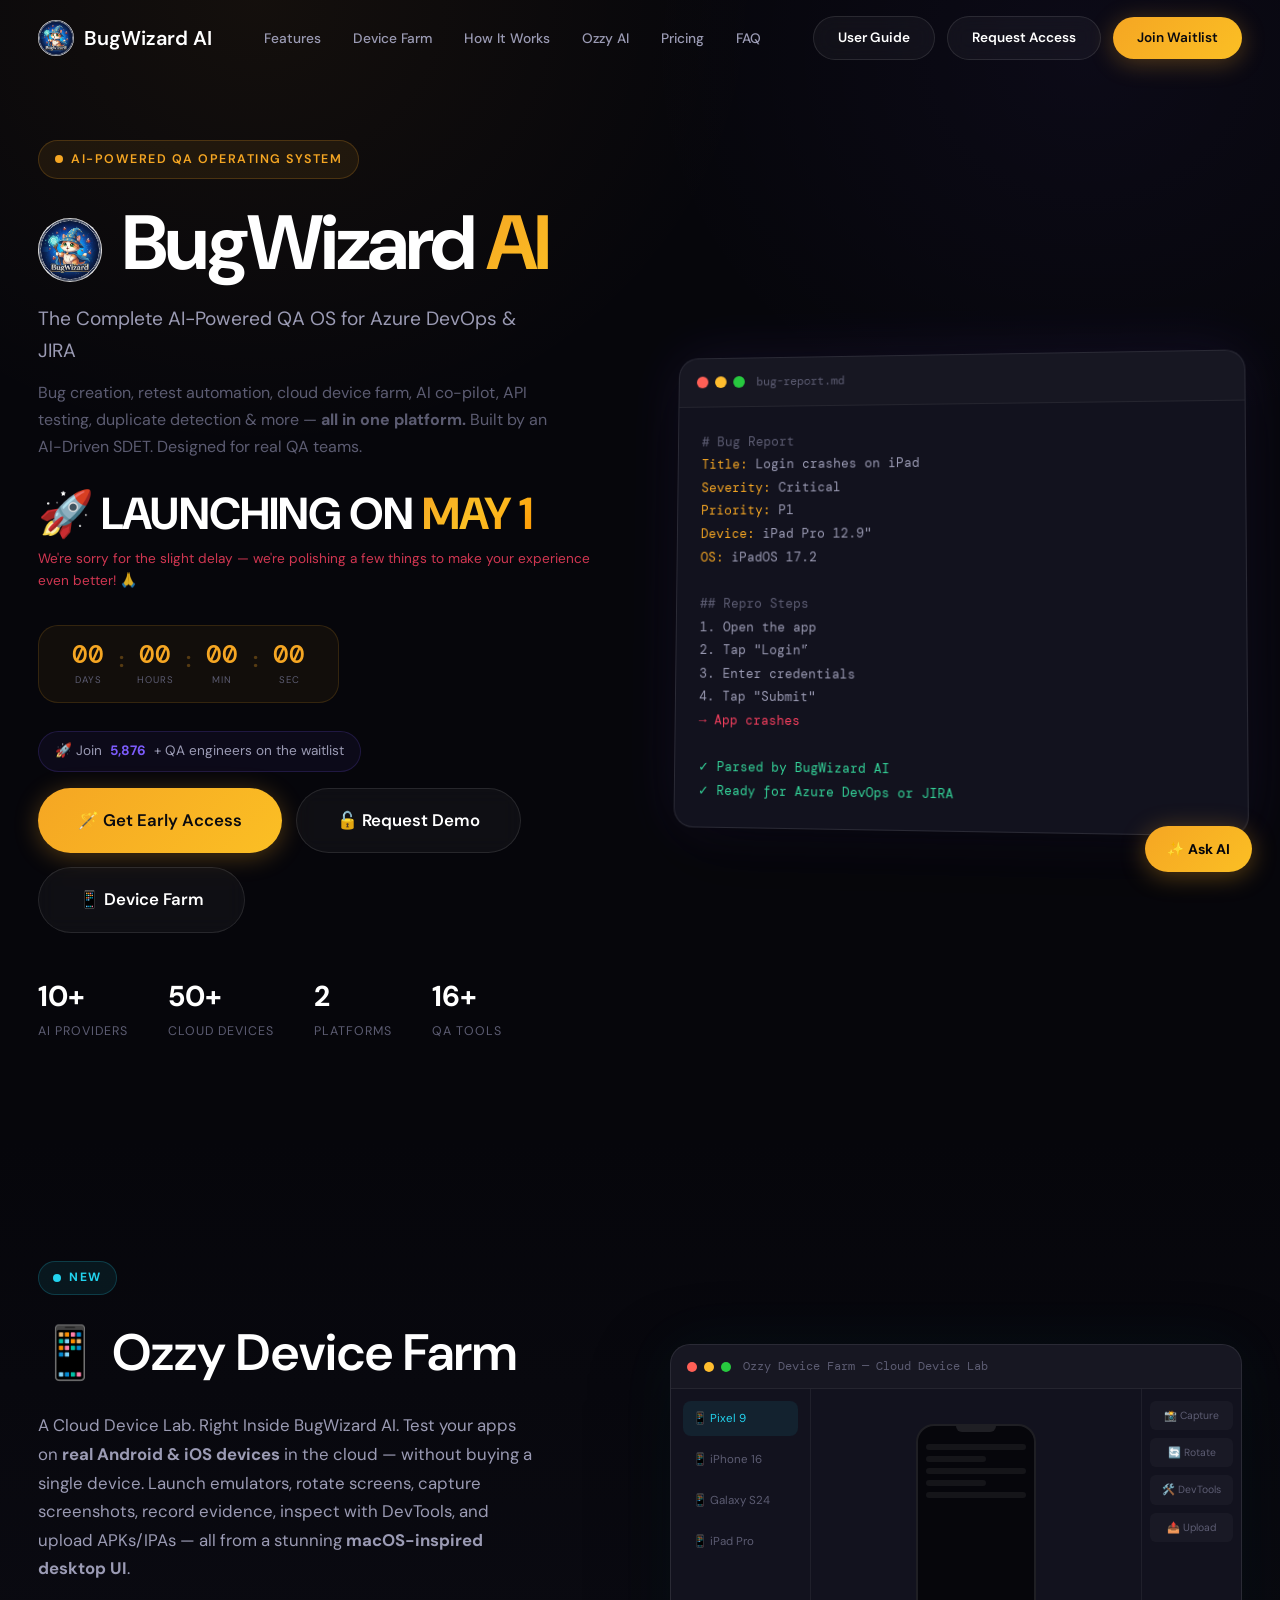
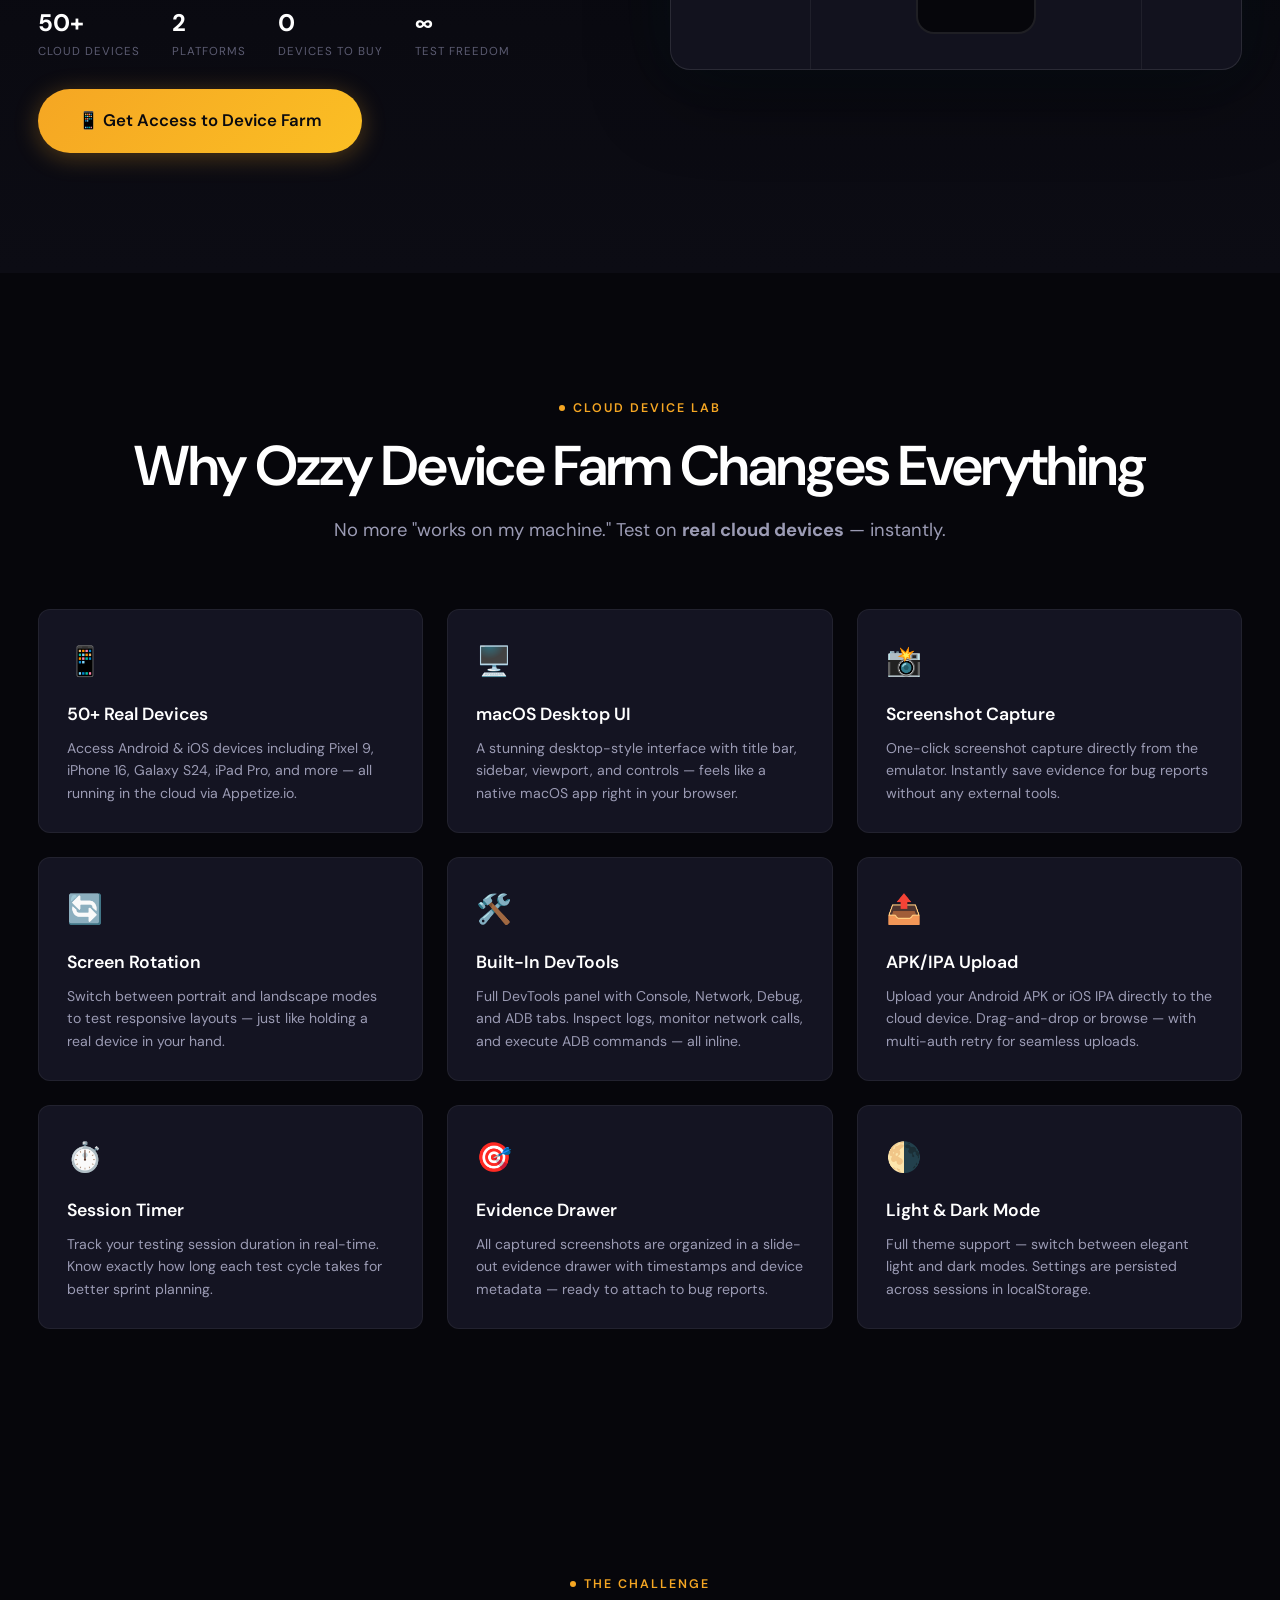
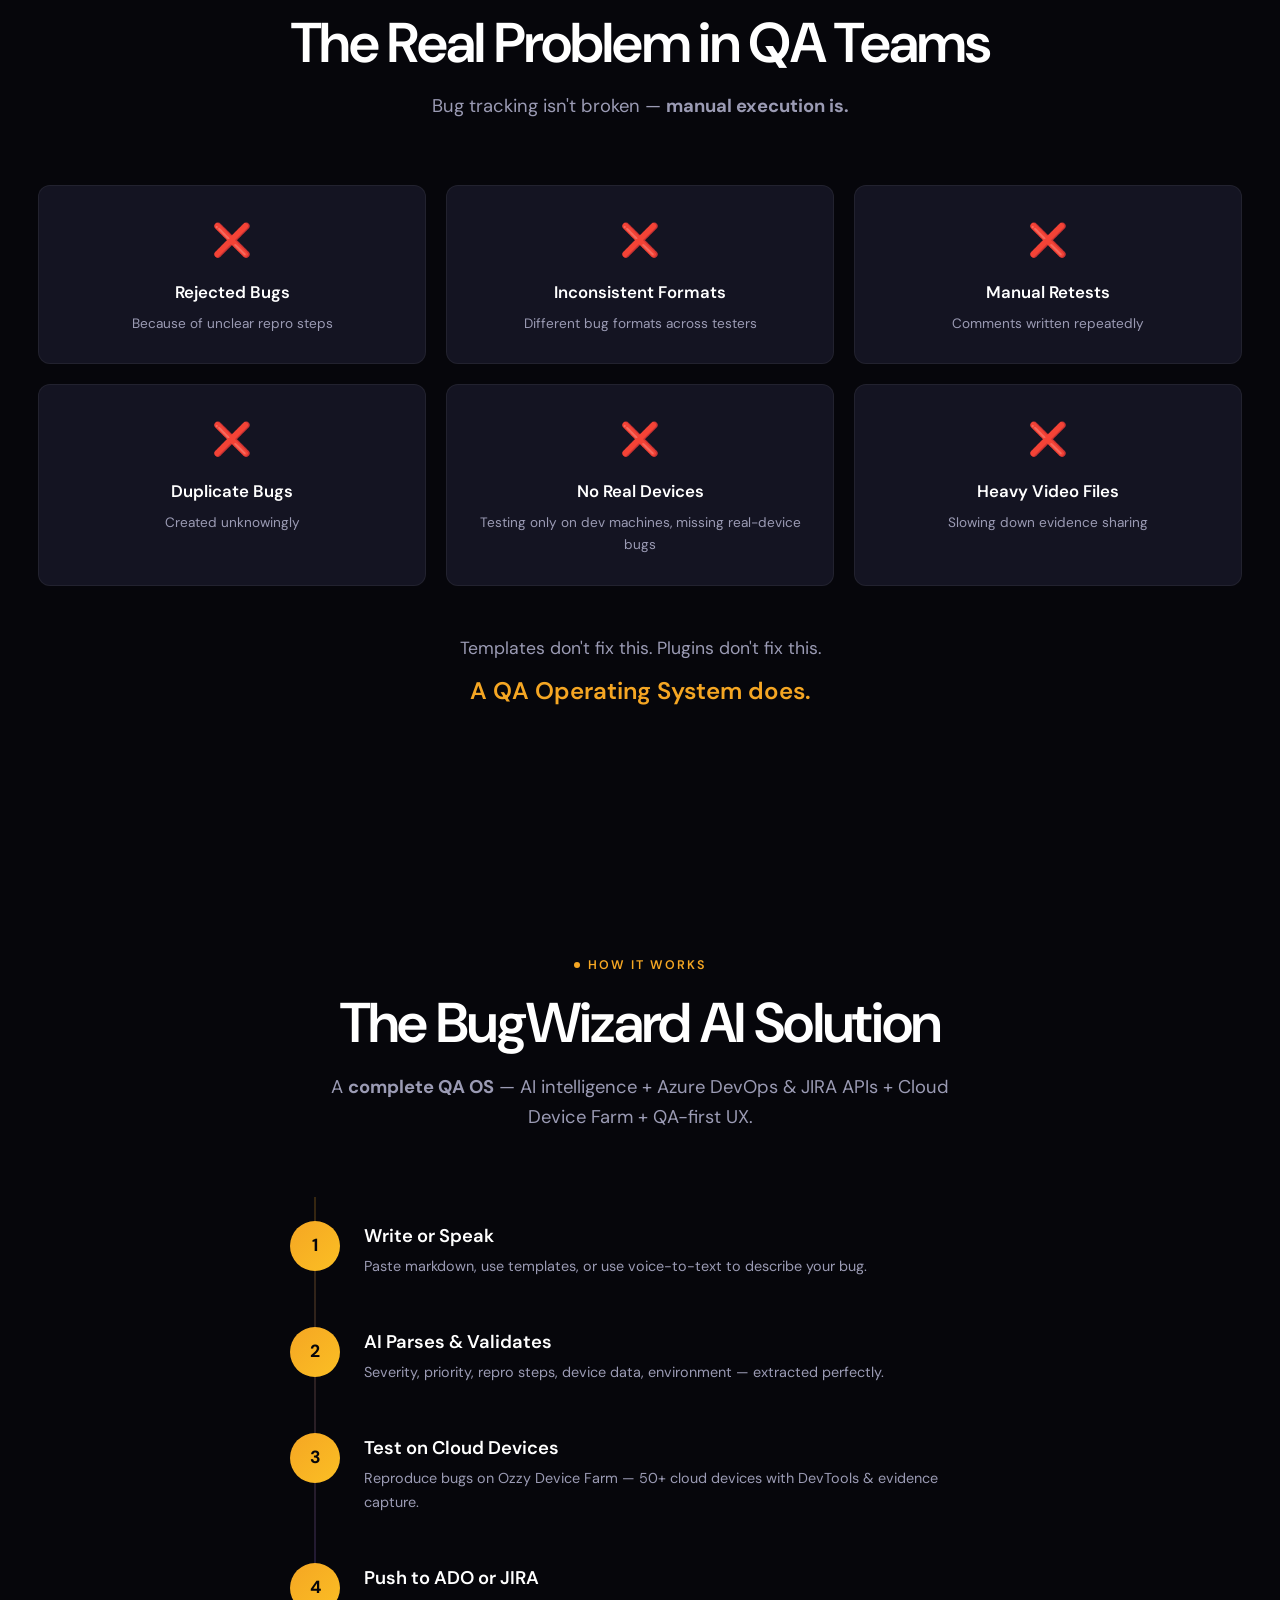
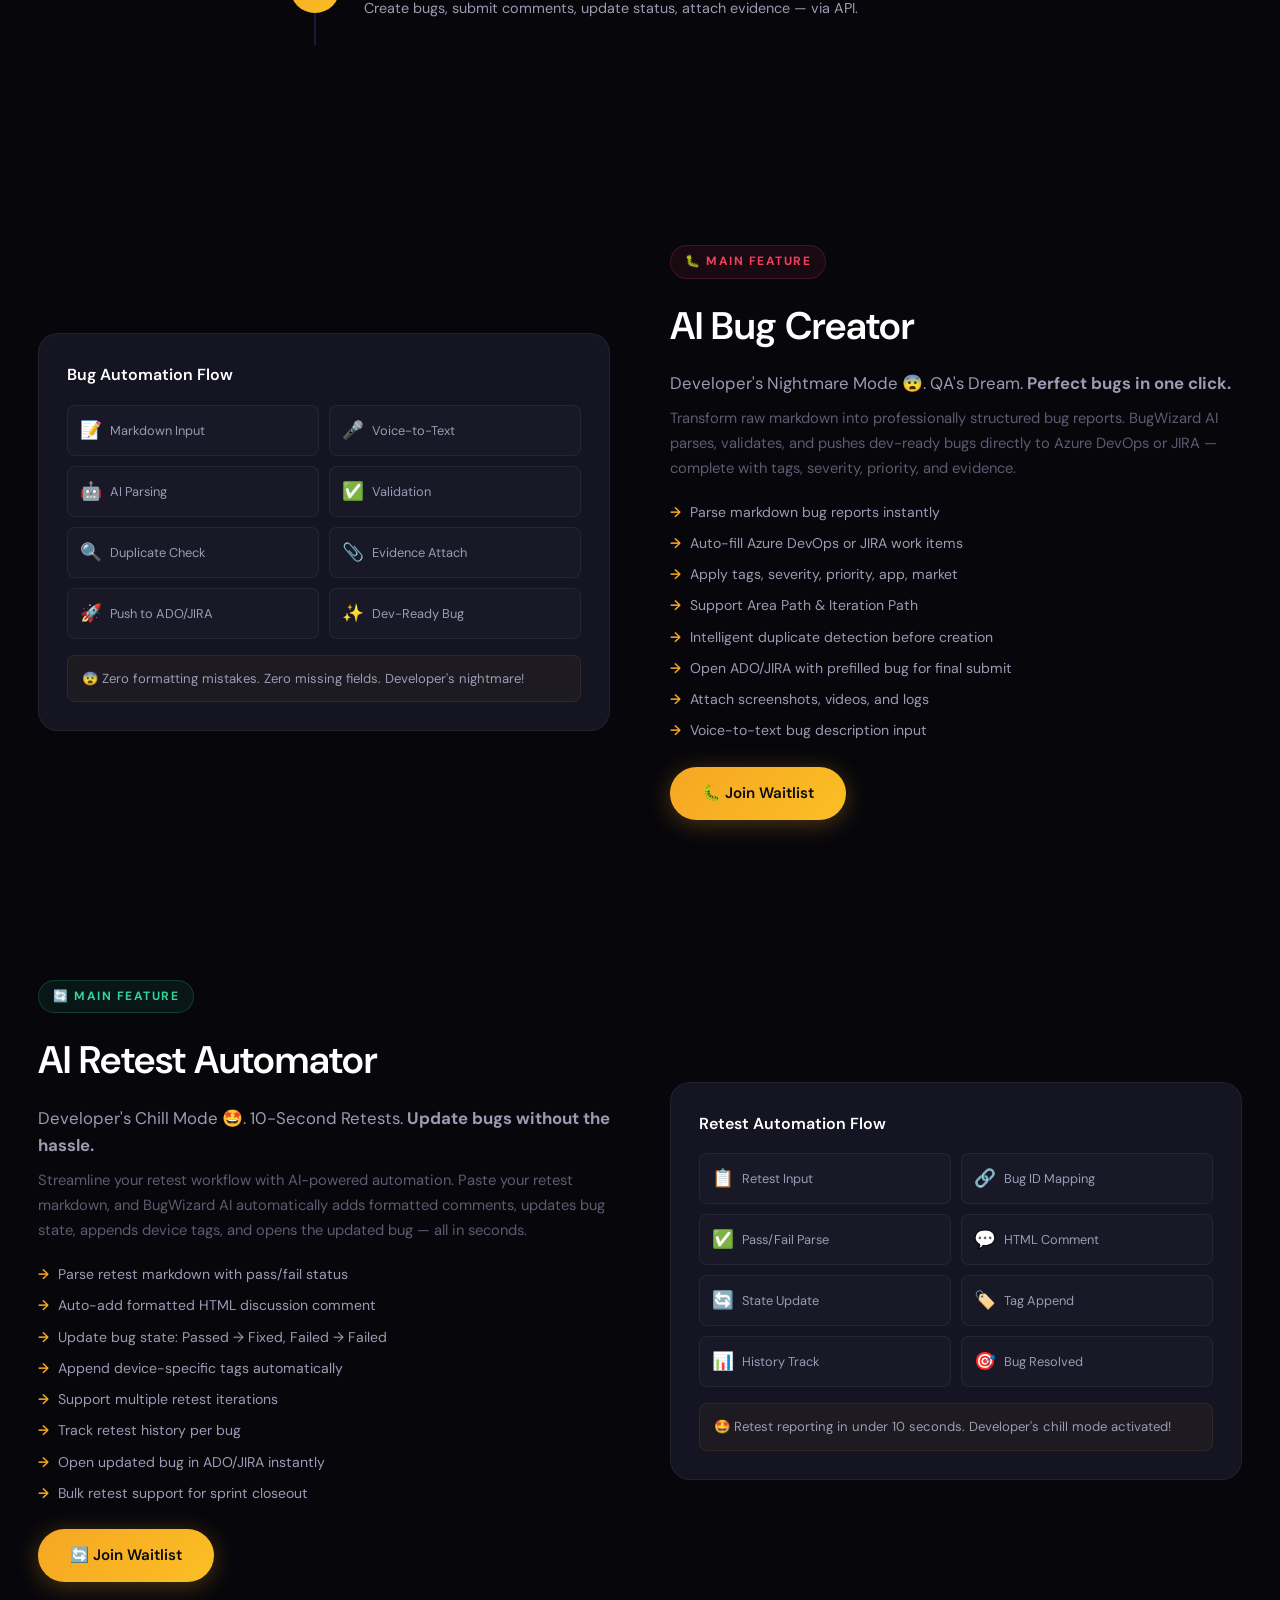
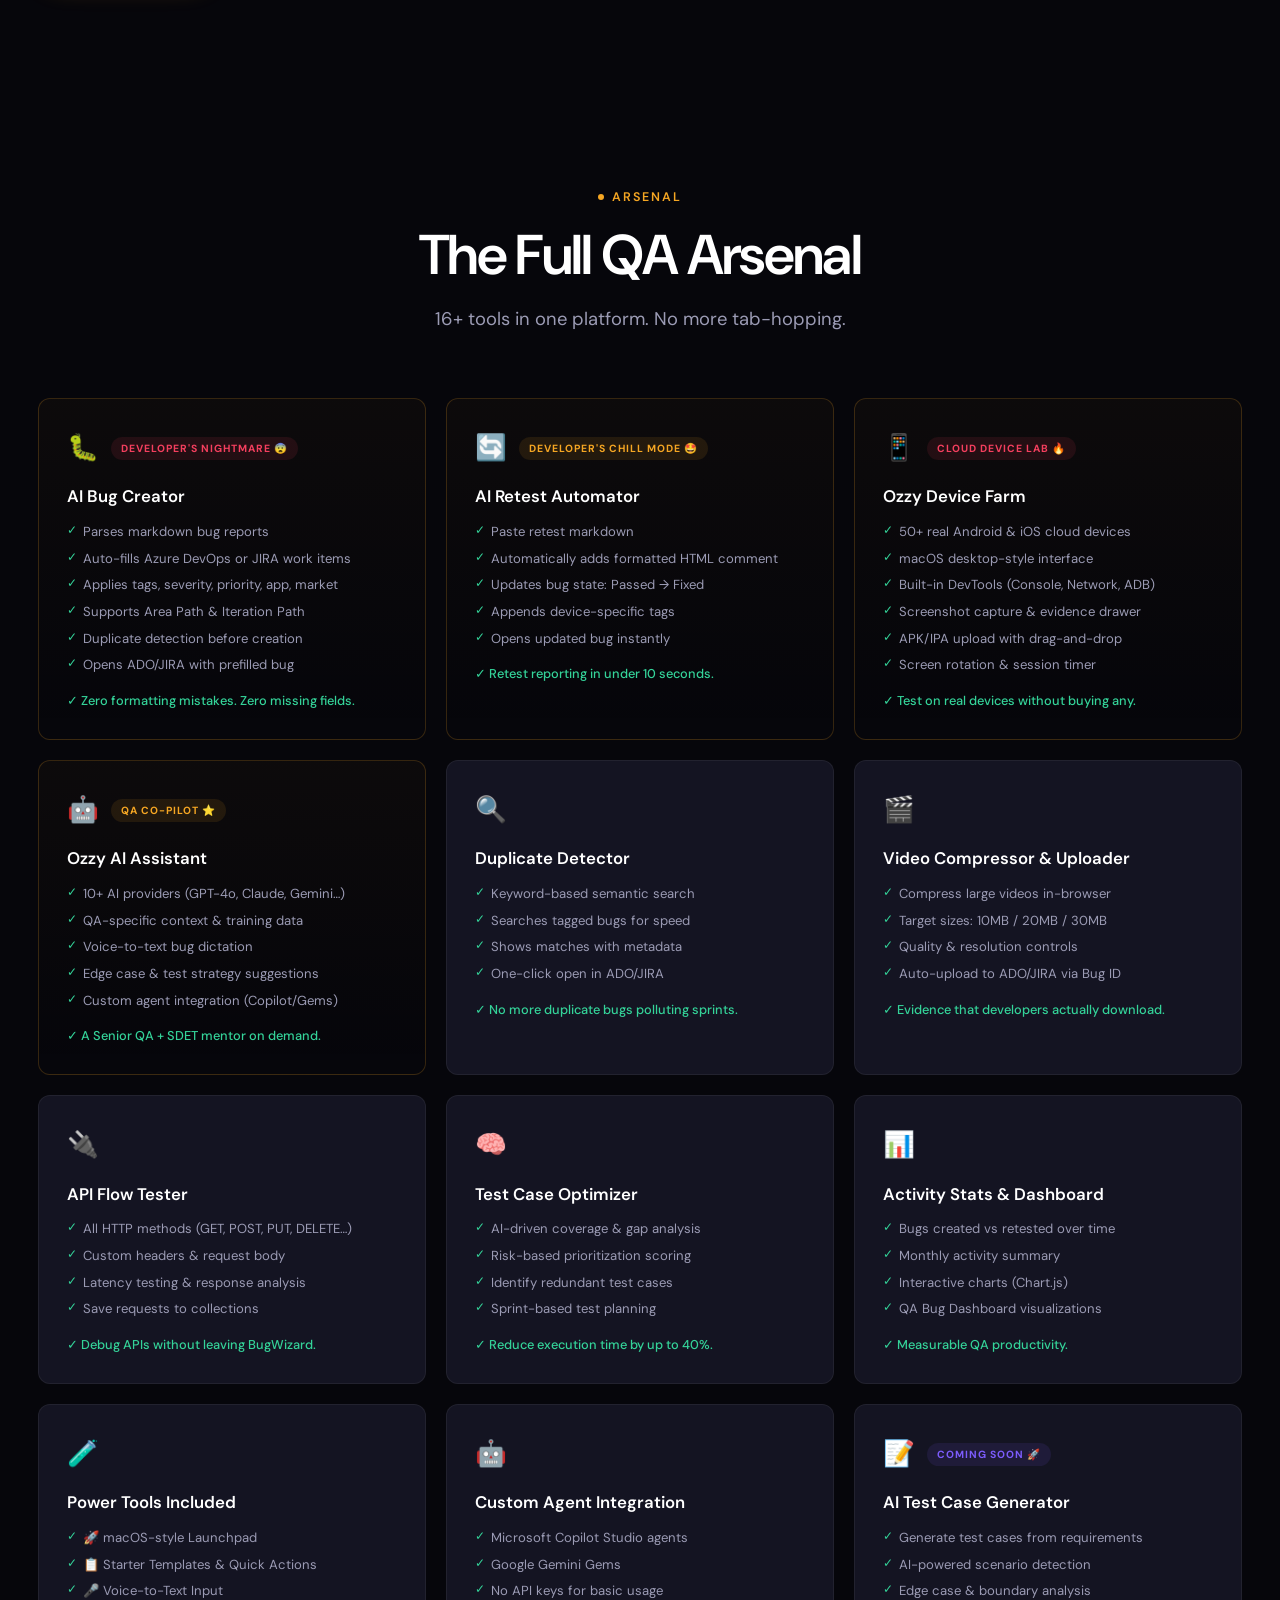
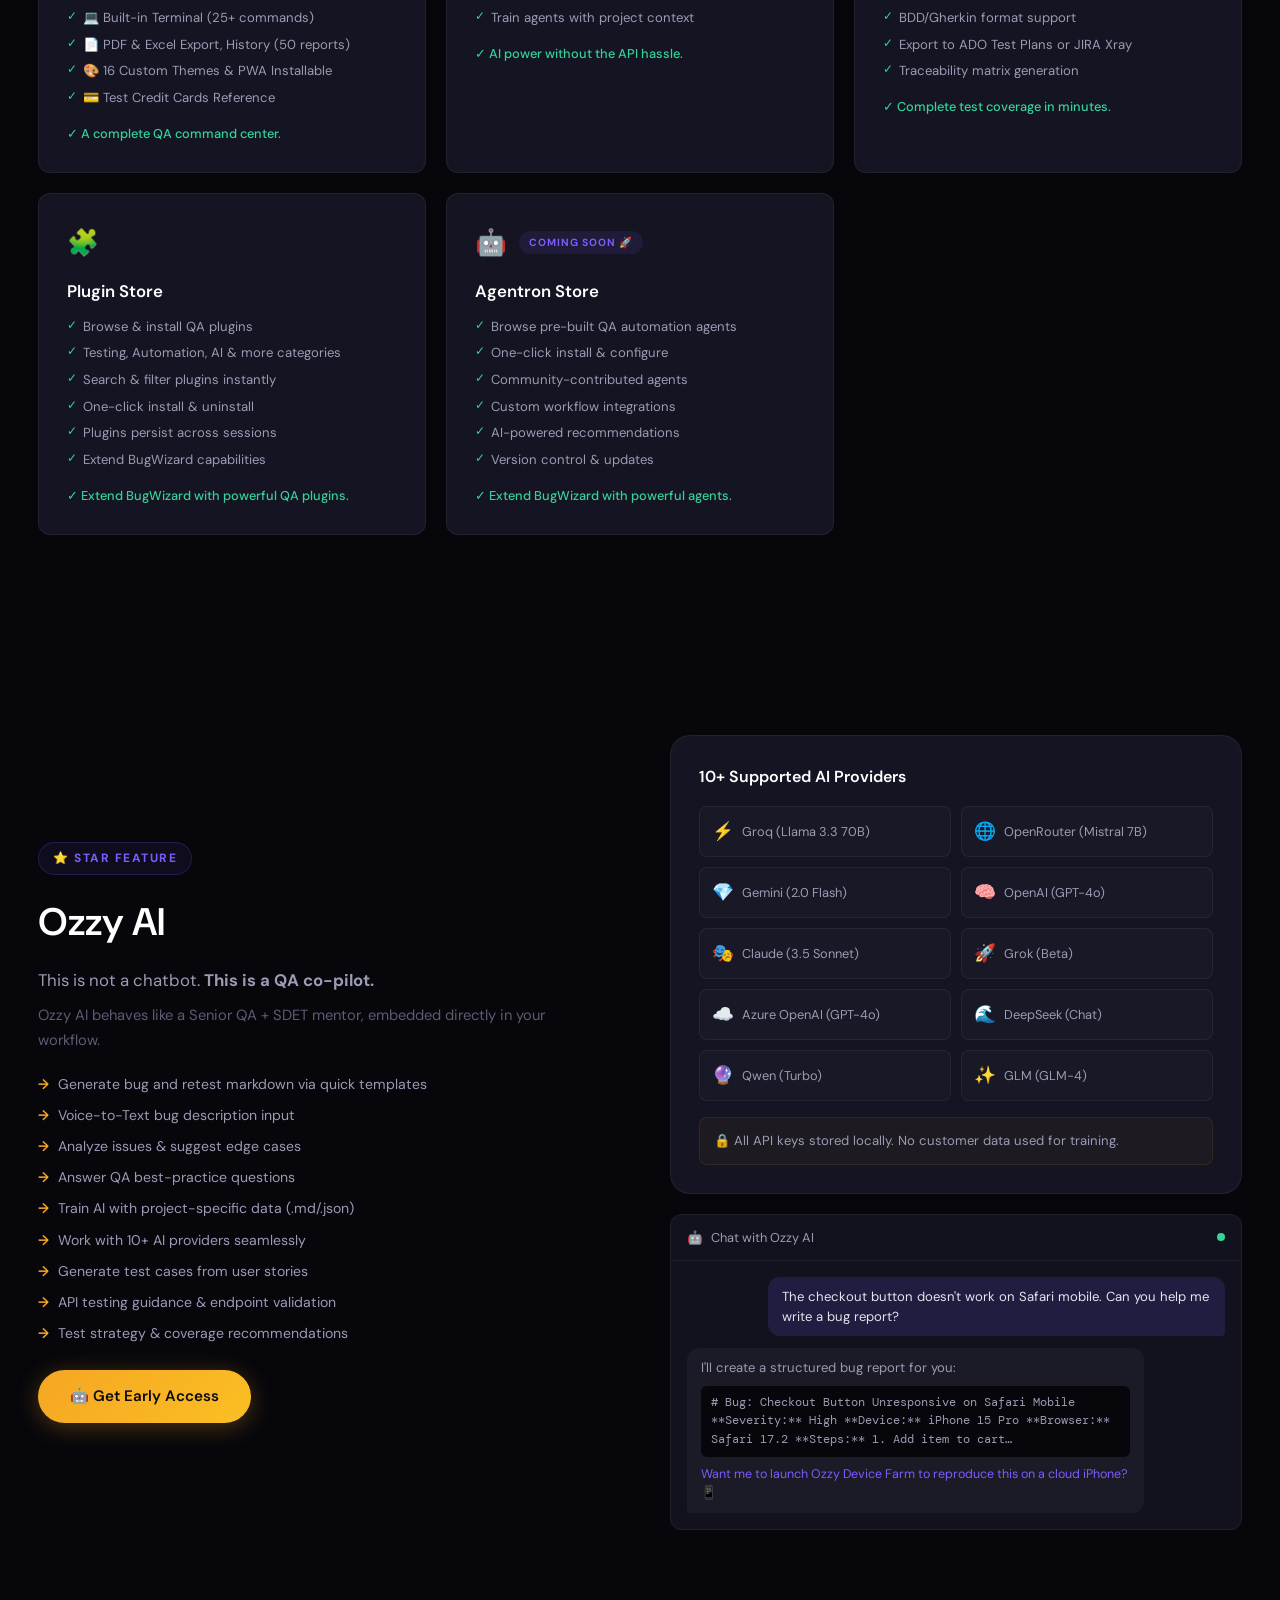
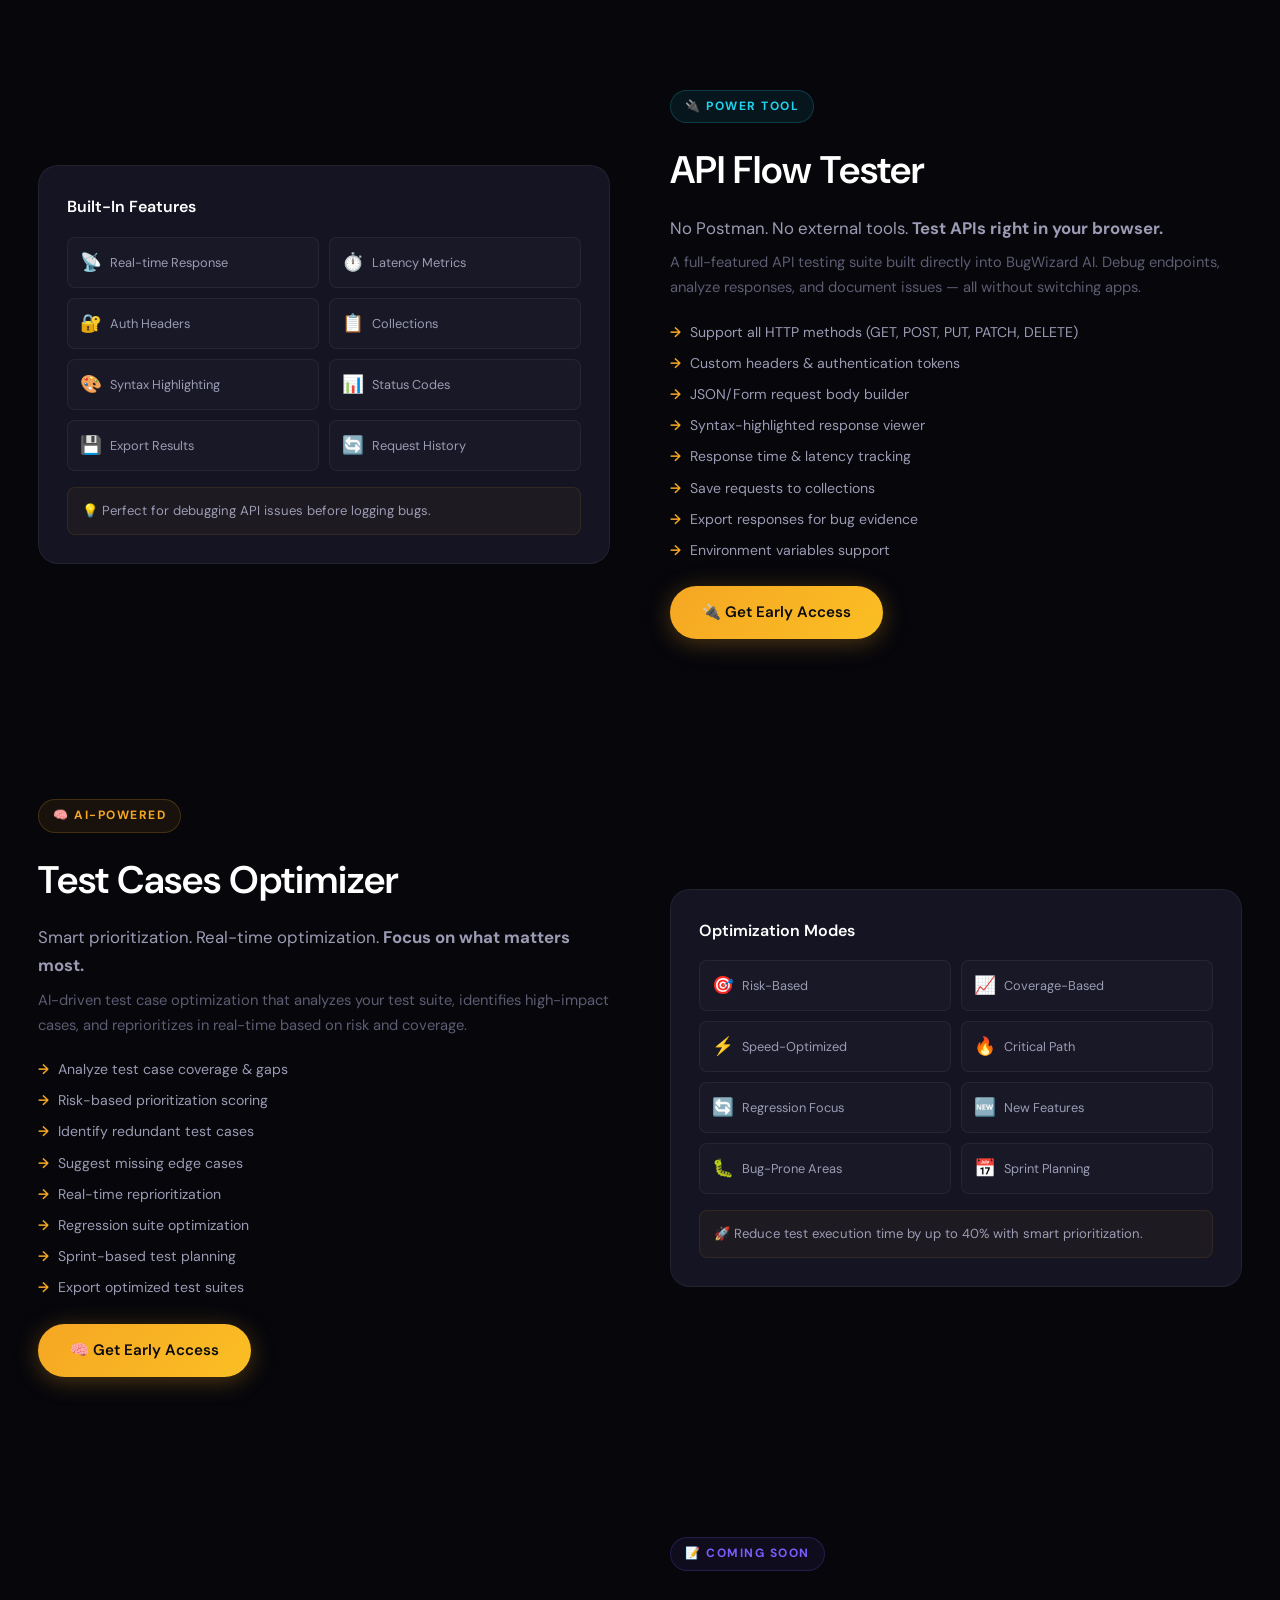
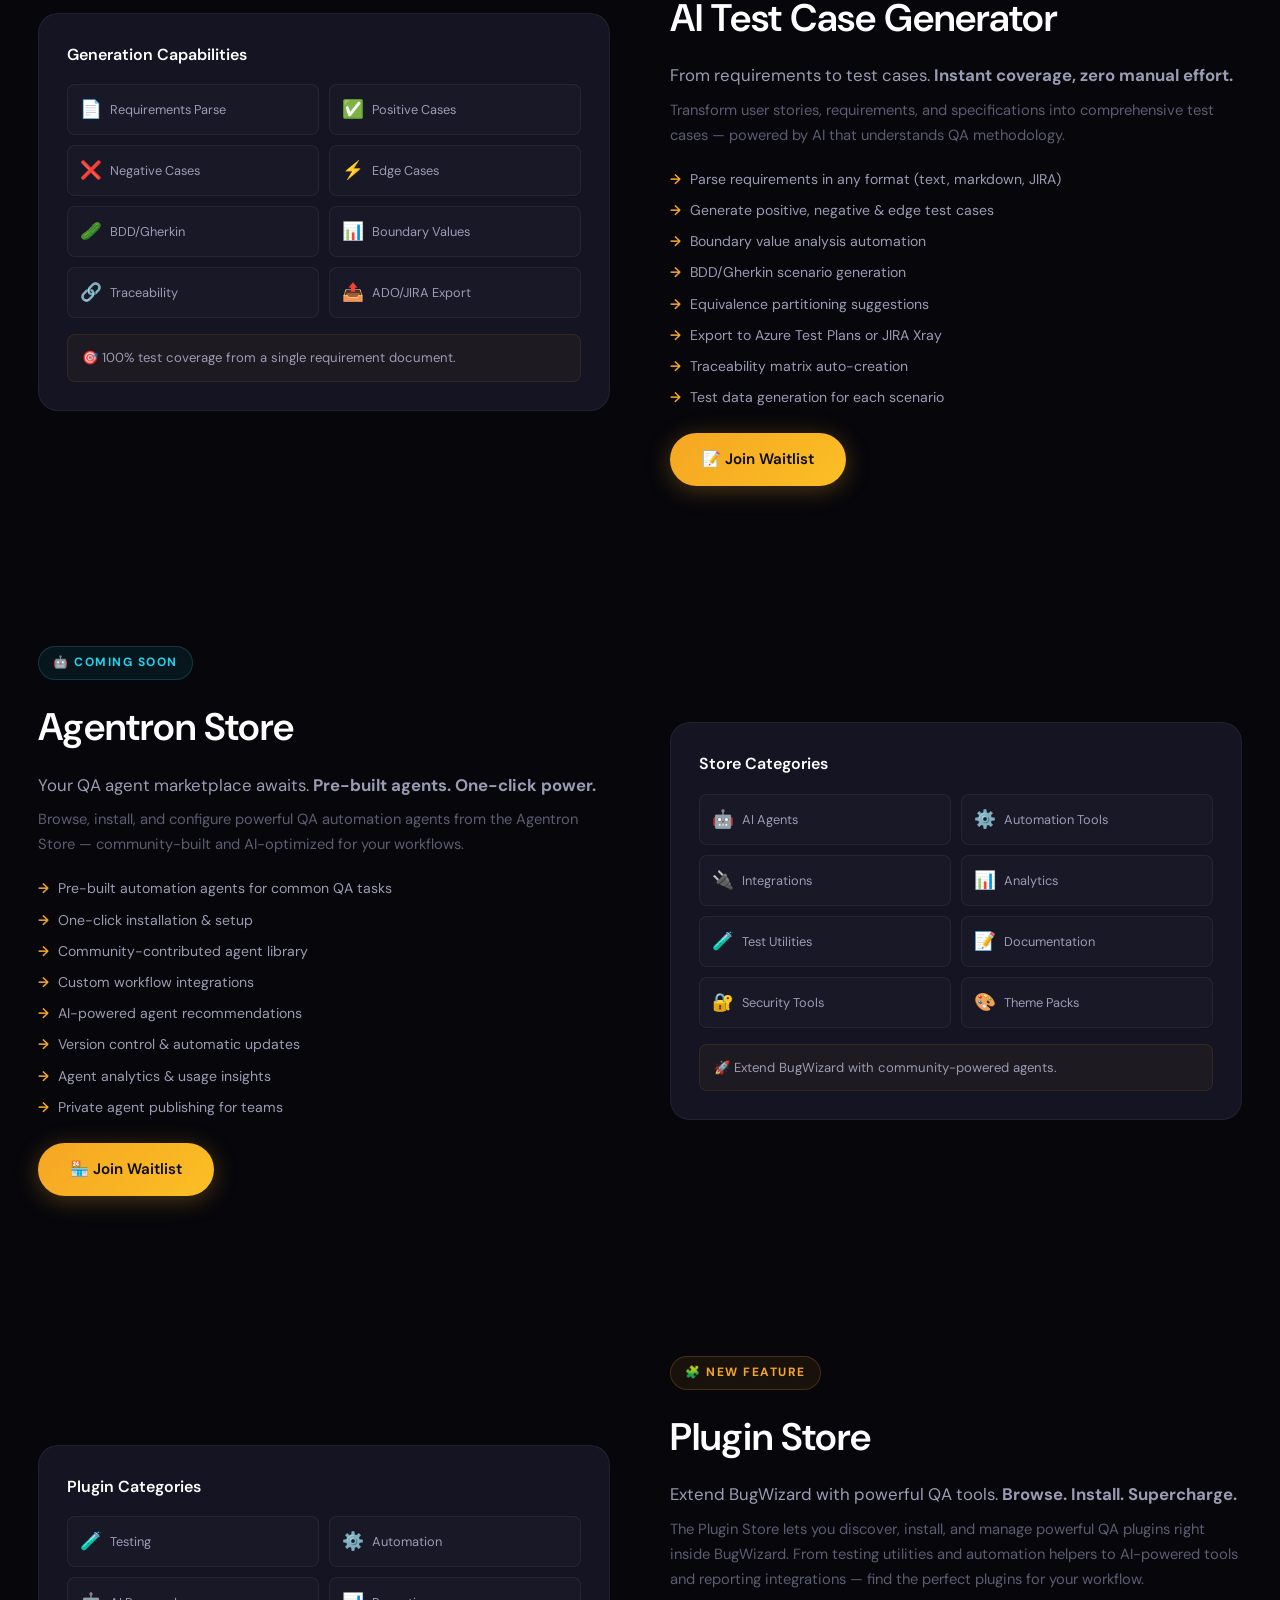
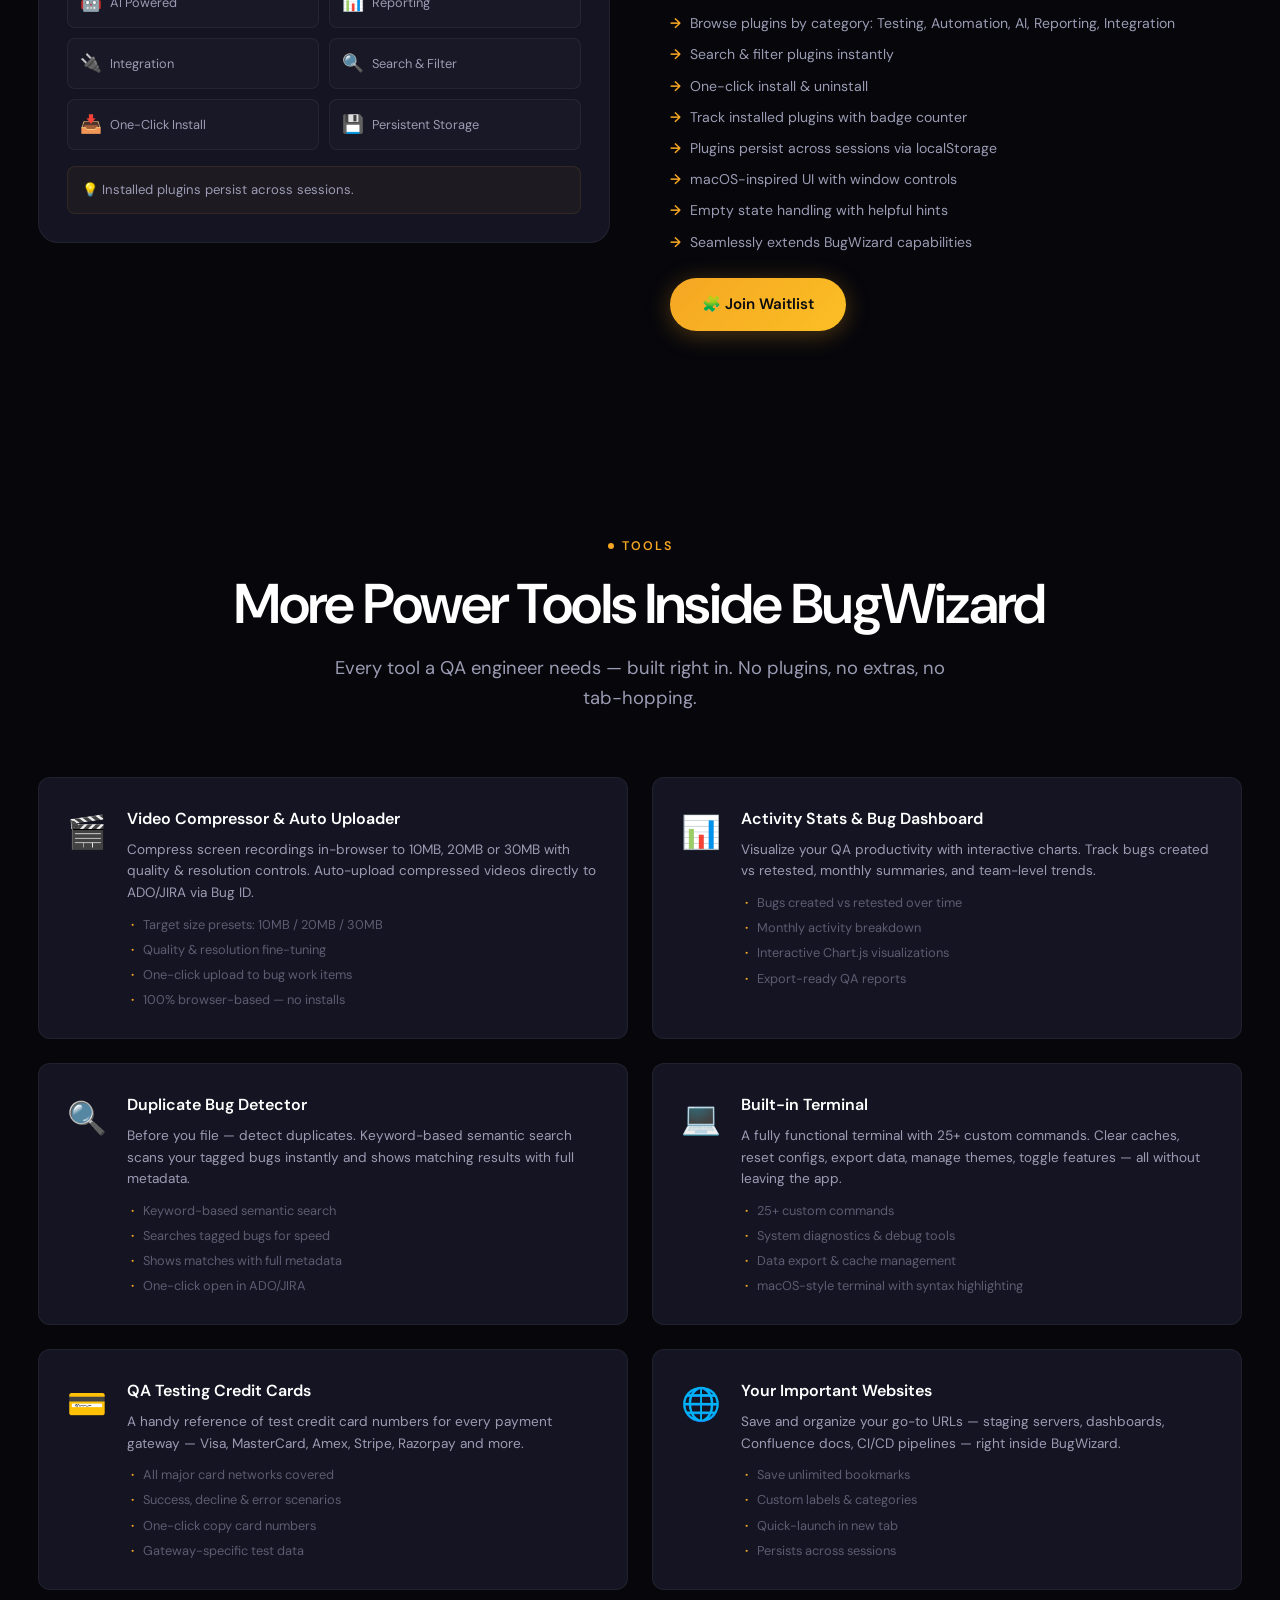
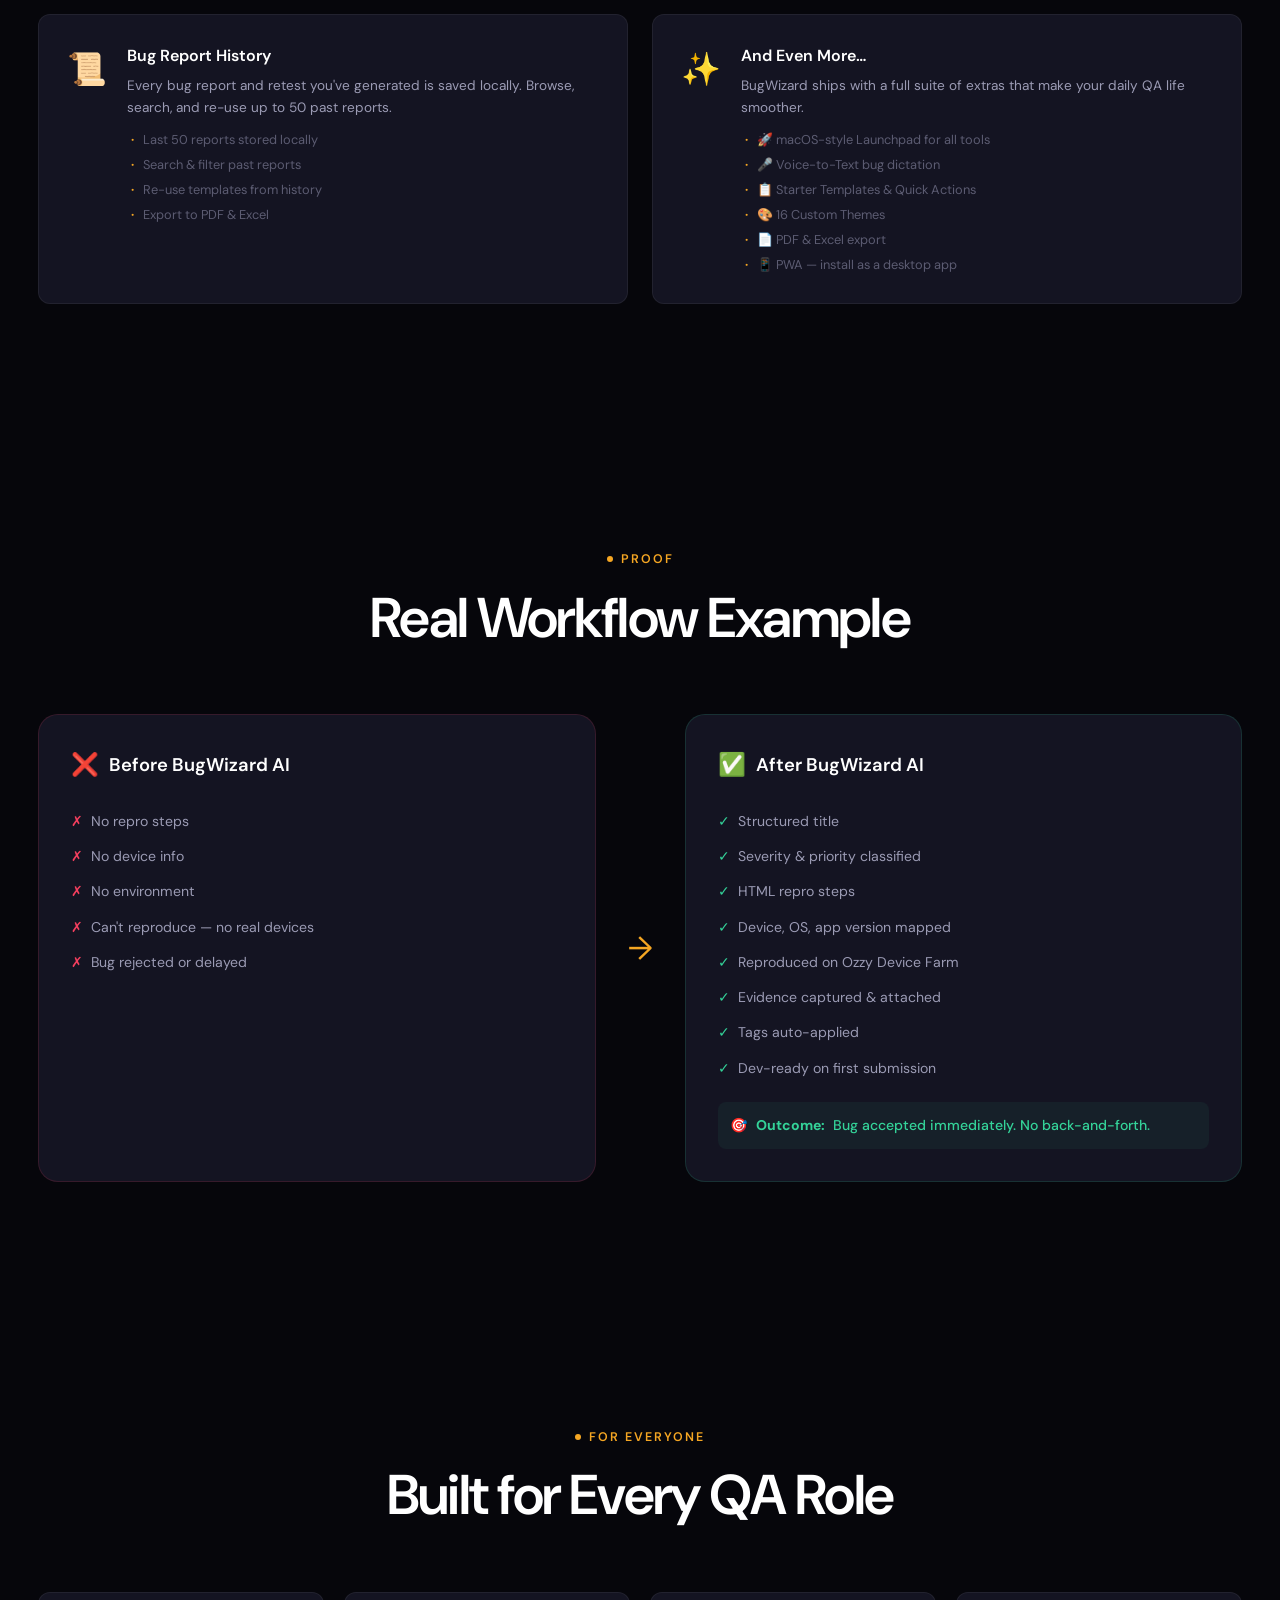
==== index.html @ 826ee20d "BugWizard - Landing Page - UI Changes BugWizard - Landing Page - UI Changes" ====
﻿<!DOCTYPE html>
<html lang="en">
<head>
    <meta charset="UTF-8">
    <meta name="viewport" content="width=device-width, initial-scale=1.0">
    <title>BugWizard AI - AI-Powered QA Operating System for Azure DevOps &amp; JIRA</title>
    <meta name="description" content="The ultimate AI-powered QA OS. Bug creation, retest automation, cloud device farm, duplicate detection, AI assistant, API testing &amp; more — all inside Azure DevOps &amp; JIRA.">
    <meta name="keywords" content="BugWizard, AI, Azure DevOps, JIRA, Bug Tracking, QA, Quality Assurance, Automation, Testing, Cloud Device Farm, Simulators, Emulators, Ozzy AI">
    <meta name="author" content="BugWizard AI">
    <meta property="og:title" content="BugWizard AI - AI-Powered QA Operating System">
    <meta property="og:description" content="The complete QA command center. Bug automation, cloud device farm, AI assistant, API tester &amp; more for Azure DevOps &amp; JIRA.">
    <meta property="og:type" content="website">
    <link rel="icon" type="image/png" href="favicon.png">
    <link rel="apple-touch-icon" href="favicon.png">
    <link rel="preconnect" href="https://fonts.googleapis.com">
    <link rel="preconnect" href="https://fonts.gstatic.com" crossorigin>
    <link rel="stylesheet" href="styles.css">
</head>
<body>
<!-- ═══════════ NAVBAR ═══════════ -->
<nav class="navbar" id="navbar">
    <div class="nav-inner">
        <a href="#" class="nav-brand">
            <img src="Logo.png" alt="BugWizard AI">
            <span>BugWizard AI</span>
        </a>
        <div class="nav-links">
            <a href="#features">Features</a>
            <a href="#device-farm">Device Farm</a>
            <a href="#how-it-works">How It Works</a>
            <a href="#ai-assistant">Ozzy AI</a>
            <a href="#pricing">Pricing</a>
            <a href="#faq">FAQ</a>
        </div>
        <div class="nav-cta">
            <a href="../USER_GUIDE_MANUAL.html" class="btn btn-ghost">User Guide</a>
            <a href="../request-access.html" class="btn btn-ghost">Request Access</a>
            <a href="#waitlist" class="btn btn-primary">Join Waitlist</a>
        </div>
        <div class="mobile-toggle" id="mobileToggle">
            <span></span><span></span><span></span>
        </div>
    </div>
</nav>

<!-- Mobile Menu -->
<div class="mobile-menu" id="mobileMenu">
    <a href="#features">Features</a>
    <a href="#device-farm">Device Farm</a>
    <a href="#how-it-works">How It Works</a>
    <a href="#ai-assistant">Ozzy AI</a>
    <a href="#pricing">Pricing</a>
    <a href="#faq">FAQ</a>
    <a href="../USER_GUIDE_MANUAL.html">User Guide</a>
    <a href="../request-access.html">Request Access</a>
    <a href="#waitlist" class="btn btn-primary">Join Waitlist</a>
</div>

<!-- ═══════════ HERO ═══════════ -->
<header class="hero" id="hero">
    <div class="container">
        <div class="hero-grid">
            <div class="hero-content">
                <div class="hero-eyebrow">
                    <span class="pulse"></span>
                    AI-Powered QA Operating System
                </div>

                <h1 class="hero-title">
                    <img src="Logo.png" alt="" class="logo-inline">
                    BugWizard <span class="highlight">AI</span>
                </h1>

                <p class="hero-sub">The Complete AI-Powered QA OS for Azure DevOps &amp; JIRA</p>
                <p class="hero-tagline">
                    Bug creation, retest automation, cloud device farm, AI co-pilot, API testing,
                    duplicate detection &amp; more — <strong>all in one platform.</strong>
                    Built by an AI-Driven SDET. Designed for real QA teams.
                </p>

                <!-- ★ LAUNCH BANNER ★ -->
                <div class="launch-banner">
                    <div class="launch-date-text">
                        🚀 LAUNCHING ON <span class="may1">MAY 1</span>
                    </div>
                    <p class="launch-apology">We're sorry for the slight delay — we're polishing a few things to make your experience even better! 🙏</p>
                </div>

                <!-- Countdown -->
                <div class="countdown" id="launch-countdown">
                    <div class="countdown-item">
                        <span class="countdown-val" id="lc-days">00</span>
                        <span class="countdown-label">Days</span>
                    </div>
                    <span class="countdown-sep">:</span>
                    <div class="countdown-item">
                        <span class="countdown-val" id="lc-hours">00</span>
                        <span class="countdown-label">Hours</span>
                    </div>
                    <span class="countdown-sep">:</span>
                    <div class="countdown-item">
                        <span class="countdown-val" id="lc-minutes">00</span>
                        <span class="countdown-label">Min</span>
                    </div>
                    <span class="countdown-sep">:</span>
                    <div class="countdown-item">
                        <span class="countdown-val" id="lc-seconds">00</span>
                        <span class="countdown-label">Sec</span>
                    </div>
                </div>

                <!-- Waitlist pill -->
                <div class="waitlist-pill">
                    🚀 Join <strong id="waitlist-count">4859</strong>+ QA engineers on the waitlist
                </div>

                <div class="hero-cta">
                    <a href="#waitlist" class="btn btn-primary btn-lg">🪄 Get Early Access</a>
                    <a href="../request-access.html" class="btn btn-ghost btn-lg">🔓 Request Demo</a>
                    <a href="#device-farm" class="btn btn-ghost btn-lg">📱 Device Farm</a>
                </div>

                <div class="hero-stats">
                    <div class="hero-stat">
                        <span class="hero-stat-val">10+</span>
                        <span class="hero-stat-label">AI Providers</span>
                    </div>
                    <div class="hero-stat">
                        <span class="hero-stat-val">50+</span>
                        <span class="hero-stat-label">Cloud Devices</span>
                    </div>
                    <div class="hero-stat">
                        <span class="hero-stat-val">2</span>
                        <span class="hero-stat-label">Platforms</span>
                    </div>
                    <div class="hero-stat">
                        <span class="hero-stat-val">16+</span>
                        <span class="hero-stat-label">QA Tools</span>
                    </div>
                </div>
            </div>

            <!-- Hero Visual -->
            <div class="hero-visual">
                <div class="code-window">
                    <div class="code-header">
                        <div class="code-dots">
                            <span class="red"></span>
                            <span class="yellow"></span>
                            <span class="green"></span>
                        </div>
                        <span class="code-title">bug-report.md</span>
                    </div>
                    <div class="code-body">
                        <span class="ck"># Bug Report</span><br>
                        <span class="cv">Title:</span> Login crashes on iPad<br>
                        <span class="cv">Severity:</span> Critical<br>
                        <span class="cv">Priority:</span> P1<br>
                        <span class="cv">Device:</span> iPad Pro 12.9"<br>
                        <span class="cv">OS:</span> iPadOS 17.2<br><br>
                        <span class="ck">## Repro Steps</span><br>
                        1. Open the app<br>
                        2. Tap "Login"<br>
                        3. Enter credentials<br>
                        4. Tap "Submit"<br>
                        <span class="ce">→ App crashes</span><br><br>
                        <span class="cs">✓ Parsed by BugWizard AI</span><br>
                        <span class="cs">✓ Ready for Azure DevOps or JIRA</span>
                    </div>
                </div>
            </div>
        </div>
    </div>
</header>

<!-- ═══════════ OZZY DEVICE FARM HERO ═══════════ -->
<section class="df-hero section" id="device-farm">
    <div class="container">
        <div class="df-hero-grid reveal">
            <div>
                <div class="df-new-badge"><span class="pulse"></span> NEW</div>
                <h2 class="df-title">📱 Ozzy Device Farm</h2>
                <p class="df-desc">
                    A Cloud Device Lab. Right Inside BugWizard AI.
                    Test your apps on <strong>real Android &amp; iOS devices</strong> in the cloud — without buying a single device.
                    Launch emulators, rotate screens, capture screenshots, record evidence, inspect with DevTools,
                    and upload APKs/IPAs — all from a stunning <strong>macOS-inspired desktop UI</strong>.
                </p>
                <div class="df-stats">
                    <div class="df-stat"><span class="df-stat-val">50+</span><span class="df-stat-label">Cloud Devices</span></div>
                    <div class="df-stat"><span class="df-stat-val">2</span><span class="df-stat-label">Platforms</span></div>
                    <div class="df-stat"><span class="df-stat-val">0</span><span class="df-stat-label">Devices to Buy</span></div>
                    <div class="df-stat"><span class="df-stat-val">∞</span><span class="df-stat-label">Test Freedom</span></div>
                </div>
                <a href="#waitlist" class="btn btn-primary btn-lg">📱 Get Access to Device Farm</a>
            </div>

            <!-- Preview -->
            <div class="df-preview">
                <div class="df-preview-bar">
                    <div class="code-dots"><span class="red"></span><span class="yellow"></span><span class="green"></span></div>
                    <span class="df-bar-title">Ozzy Device Farm — Cloud Device Lab</span>
                </div>
                <div class="df-preview-body">
                    <div class="df-sidebar">
                        <div class="df-sidebar-item active">📱 Pixel 9</div>
                        <div class="df-sidebar-item">📱 iPhone 16</div>
                        <div class="df-sidebar-item">📱 Galaxy S24</div>
                        <div class="df-sidebar-item">📱 iPad Pro</div>
                    </div>
                    <div class="df-viewport">
                        <div class="df-phone">
                            <div class="df-phone-notch"></div>
                            <div class="df-phone-body">
                                <div class="line"></div>
                                <div class="line short"></div>
                                <div class="line"></div>
                                <div class="line short"></div>
                                <div class="line"></div>
                            </div>
                        </div>
                    </div>
                    <div class="df-controls">
                        <div class="df-ctrl-btn">📸 Capture</div>
                        <div class="df-ctrl-btn">🔄 Rotate</div>
                        <div class="df-ctrl-btn">🛠️ DevTools</div>
                        <div class="df-ctrl-btn">📤 Upload</div>
                    </div>
                </div>
            </div>
        </div>
    </div>
</section>

<!-- ═══════════ DEVICE FARM FEATURES ═══════════ -->
<section class="section">
    <div class="container">
        <div class="section-header reveal">
            <div class="section-eyebrow"><span class="dot"></span> Cloud Device Lab</div>
            <h2 class="section-title">Why Ozzy Device Farm Changes Everything</h2>
            <p class="section-sub">No more "works on my machine." Test on <strong>real cloud devices</strong> — instantly.</p>
        </div>
        <div class="df-features-grid">
            <div class="df-fcard reveal"><div class="df-fcard-icon">📱</div><h3>50+ Real Devices</h3><p>Access Android &amp; iOS devices including Pixel 9, iPhone 16, Galaxy S24, iPad Pro, and more — all running in the cloud via Appetize.io.</p></div>
            <div class="df-fcard reveal"><div class="df-fcard-icon">🖥️</div><h3>macOS Desktop UI</h3><p>A stunning desktop-style interface with title bar, sidebar, viewport, and controls — feels like a native macOS app right in your browser.</p></div>
            <div class="df-fcard reveal"><div class="df-fcard-icon">📸</div><h3>Screenshot Capture</h3><p>One-click screenshot capture directly from the emulator. Instantly save evidence for bug reports without any external tools.</p></div>
            <div class="df-fcard reveal"><div class="df-fcard-icon">🔄</div><h3>Screen Rotation</h3><p>Switch between portrait and landscape modes to test responsive layouts — just like holding a real device in your hand.</p></div>
            <div class="df-fcard reveal"><div class="df-fcard-icon">🛠️</div><h3>Built-In DevTools</h3><p>Full DevTools panel with Console, Network, Debug, and ADB tabs. Inspect logs, monitor network calls, and execute ADB commands — all inline.</p></div>
            <div class="df-fcard reveal"><div class="df-fcard-icon">📤</div><h3>APK/IPA Upload</h3><p>Upload your Android APK or iOS IPA directly to the cloud device. Drag-and-drop or browse — with multi-auth retry for seamless uploads.</p></div>
            <div class="df-fcard reveal"><div class="df-fcard-icon">⏱️</div><h3>Session Timer</h3><p>Track your testing session duration in real-time. Know exactly how long each test cycle takes for better sprint planning.</p></div>
            <div class="df-fcard reveal"><div class="df-fcard-icon">🎯</div><h3>Evidence Drawer</h3><p>All captured screenshots are organized in a slide-out evidence drawer with timestamps and device metadata — ready to attach to bug reports.</p></div>
            <div class="df-fcard reveal"><div class="df-fcard-icon">🌗</div><h3>Light &amp; Dark Mode</h3><p>Full theme support — switch between elegant light and dark modes. Settings are persisted across sessions in localStorage.</p></div>
        </div>
    </div>
</section>

<!-- ═══════════ PROBLEM ═══════════ -->
<section class="section">
    <div class="container">
        <div class="section-header reveal">
            <div class="section-eyebrow"><span class="dot"></span> The Challenge</div>
            <h2 class="section-title">The Real Problem in QA Teams</h2>
            <p class="section-sub">Bug tracking isn't broken — <strong>manual execution is.</strong></p>
        </div>
        <div class="problem-grid">
            <div class="problem-card reveal"><div class="icon">❌</div><h3>Rejected Bugs</h3><p>Because of unclear repro steps</p></div>
            <div class="problem-card reveal"><div class="icon">❌</div><h3>Inconsistent Formats</h3><p>Different bug formats across testers</p></div>
            <div class="problem-card reveal"><div class="icon">❌</div><h3>Manual Retests</h3><p>Comments written repeatedly</p></div>
            <div class="problem-card reveal"><div class="icon">❌</div><h3>Duplicate Bugs</h3><p>Created unknowingly</p></div>
            <div class="problem-card reveal"><div class="icon">❌</div><h3>No Real Devices</h3><p>Testing only on dev machines, missing real-device bugs</p></div>
            <div class="problem-card reveal"><div class="icon">❌</div><h3>Heavy Video Files</h3><p>Slowing down evidence sharing</p></div>
        </div>
        <div class="problem-conclusion reveal">
            <p>Templates don't fix this. Plugins don't fix this.</p>
            <p class="highlight">A QA Operating System does.</p>
        </div>
    </div>
</section>

<!-- ═══════════ SOLUTION STEPS ═══════════ -->
<section class="section" id="how-it-works">
    <div class="container">
        <div class="section-header reveal">
            <div class="section-eyebrow"><span class="dot"></span> How It Works</div>
            <h2 class="section-title">The BugWizard AI Solution</h2>
            <p class="section-sub">A <strong>complete QA OS</strong> — AI intelligence + Azure DevOps &amp; JIRA APIs + Cloud Device Farm + QA-first UX.</p>
        </div>
        <div class="steps reveal">
            <div class="step">
                <div class="step-num">1</div>
                <div class="step-body"><h3>Write or Speak</h3><p>Paste markdown, use templates, or use voice-to-text to describe your bug.</p></div>
            </div>
            <div class="step">
                <div class="step-num">2</div>
                <div class="step-body"><h3>AI Parses &amp; Validates</h3><p>Severity, priority, repro steps, device data, environment — extracted perfectly.</p></div>
            </div>
            <div class="step">
                <div class="step-num">3</div>
                <div class="step-body"><h3>Test on Cloud Devices</h3><p>Reproduce bugs on Ozzy Device Farm — 50+ cloud devices with DevTools &amp; evidence capture.</p></div>
            </div>
            <div class="step">
                <div class="step-num">4</div>
                <div class="step-body"><h3>Push to ADO or JIRA</h3><p>Create bugs, submit comments, update status, attach evidence — via API.</p></div>
            </div>
        </div>
    </div>
</section>

<!-- ═══════════ BUG CREATOR ═══════════ -->
<div class="feat-section" id="bug-creation">
    <div class="container">
        <div class="feat-grid reveal">
            <div>
                <div class="feat-badge bug">🐛 Main Feature</div>
                <h2 class="feat-title">AI Bug Creator</h2>
                <p class="feat-intro">Developer's Nightmare Mode 😨. QA's Dream. <strong>Perfect bugs in one click.</strong></p>
                <p class="feat-desc">Transform raw markdown into professionally structured bug reports. BugWizard AI parses, validates, and pushes dev-ready bugs directly to Azure DevOps or JIRA — complete with tags, severity, priority, and evidence.</p>
                <ul class="feat-list">
                    <li>Parse markdown bug reports instantly</li>
                    <li>Auto-fill Azure DevOps or JIRA work items</li>
                    <li>Apply tags, severity, priority, app, market</li>
                    <li>Support Area Path &amp; Iteration Path</li>
                    <li>Intelligent duplicate detection before creation</li>
                    <li>Open ADO/JIRA with prefilled bug for final submit</li>
                    <li>Attach screenshots, videos, and logs</li>
                    <li>Voice-to-text bug description input</li>
                </ul>
                <a href="#waitlist" class="btn btn-primary">🐛 Join Waitlist</a>
            </div>
            <div class="feat-panel">
                <h4>Bug Automation Flow</h4>
                <div class="provider-grid">
                    <div class="provider-item"><span>📝</span> Markdown Input</div>
                    <div class="provider-item"><span>🎤</span> Voice-to-Text</div>
                    <div class="provider-item"><span>🤖</span> AI Parsing</div>
                    <div class="provider-item"><span>✅</span> Validation</div>
                    <div class="provider-item"><span>🔍</span> Duplicate Check</div>
                    <div class="provider-item"><span>📎</span> Evidence Attach</div>
                    <div class="provider-item"><span>🚀</span> Push to ADO/JIRA</div>
                    <div class="provider-item"><span>✨</span> Dev-Ready Bug</div>
                </div>
                <div class="feat-note">😨 Zero formatting mistakes. Zero missing fields. Developer's nightmare!</div>
            </div>
        </div>
    </div>
</div>

<!-- ═══════════ RETEST AUTOMATOR ═══════════ -->
<div class="feat-section" id="bug-retest">
    <div class="container">
        <div class="feat-grid reveal">
            <div>
                <div class="feat-badge retest">🔄 Main Feature</div>
                <h2 class="feat-title">AI Retest Automator</h2>
                <p class="feat-intro">Developer's Chill Mode 🤩. 10-Second Retests. <strong>Update bugs without the hassle.</strong></p>
                <p class="feat-desc">Streamline your retest workflow with AI-powered automation. Paste your retest markdown, and BugWizard AI automatically adds formatted comments, updates bug state, appends device tags, and opens the updated bug — all in seconds.</p>
                <ul class="feat-list">
                    <li>Parse retest markdown with pass/fail status</li>
                    <li>Auto-add formatted HTML discussion comment</li>
                    <li>Update bug state: Passed → Fixed, Failed → Failed</li>
                    <li>Append device-specific tags automatically</li>
                    <li>Support multiple retest iterations</li>
                    <li>Track retest history per bug</li>
                    <li>Open updated bug in ADO/JIRA instantly</li>
                    <li>Bulk retest support for sprint closeout</li>
                </ul>
                <a href="#waitlist" class="btn btn-primary">🔄 Join Waitlist</a>
            </div>
            <div class="feat-panel">
                <h4>Retest Automation Flow</h4>
                <div class="provider-grid">
                    <div class="provider-item"><span>📋</span> Retest Input</div>
                    <div class="provider-item"><span>🔗</span> Bug ID Mapping</div>
                    <div class="provider-item"><span>✅</span> Pass/Fail Parse</div>
                    <div class="provider-item"><span>💬</span> HTML Comment</div>
                    <div class="provider-item"><span>🔄</span> State Update</div>
                    <div class="provider-item"><span>🏷️</span> Tag Append</div>
                    <div class="provider-item"><span>📊</span> History Track</div>
                    <div class="provider-item"><span>🎯</span> Bug Resolved</div>
                </div>
                <div class="feat-note">🤩 Retest reporting in under 10 seconds. Developer's chill mode activated!</div>
            </div>
        </div>
    </div>
</div>

<!-- ═══════════ FULL QA ARSENAL ═══════════ -->
<section class="section" id="features">
    <div class="container">
        <div class="section-header reveal">
            <div class="section-eyebrow"><span class="dot"></span> Arsenal</div>
            <h2 class="section-title">The Full QA Arsenal</h2>
            <p class="section-sub">16+ tools in one platform. No more tab-hopping.</p>
        </div>
        <div class="arsenal-grid">
            <!-- Bug Creator -->
            <div class="arsenal-card featured reveal">
                <div class="arsenal-card-header"><span class="icon">🐛</span><span class="badge hot">Developer's Nightmare 😨</span></div>
                <h3>AI Bug Creator</h3>
                <ul>
                    <li>Parses markdown bug reports</li>
                    <li>Auto-fills Azure DevOps or JIRA work items</li>
                    <li>Applies tags, severity, priority, app, market</li>
                    <li>Supports Area Path &amp; Iteration Path</li>
                    <li>Duplicate detection before creation</li>
                    <li>Opens ADO/JIRA with prefilled bug</li>
                </ul>
                <div class="result">✓ Zero formatting mistakes. Zero missing fields.</div>
            </div>
            <!-- Retest Automator -->
            <div class="arsenal-card featured reveal">
                <div class="arsenal-card-header"><span class="icon">🔄</span><span class="badge new">Developer's Chill Mode 🤩</span></div>
                <h3>AI Retest Automator</h3>
                <ul>
                    <li>Paste retest markdown</li>
                    <li>Automatically adds formatted HTML comment</li>
                    <li>Updates bug state: Passed → Fixed</li>
                    <li>Appends device-specific tags</li>
                    <li>Opens updated bug instantly</li>
                </ul>
                <div class="result">✓ Retest reporting in under 10 seconds.</div>
            </div>
            <!-- Device Farm -->
            <div class="arsenal-card featured reveal">
                <div class="arsenal-card-header"><span class="icon">📱</span><span class="badge hot">Cloud Device Lab 🔥</span></div>
                <h3>Ozzy Device Farm</h3>
                <ul>
                    <li>50+ real Android &amp; iOS cloud devices</li>
                    <li>macOS desktop-style interface</li>
                    <li>Built-in DevTools (Console, Network, ADB)</li>
                    <li>Screenshot capture &amp; evidence drawer</li>
                    <li>APK/IPA upload with drag-and-drop</li>
                    <li>Screen rotation &amp; session timer</li>
                </ul>
                <div class="result">✓ Test on real devices without buying any.</div>
            </div>
            <!-- Ozzy AI -->
            <div class="arsenal-card featured reveal">
                <div class="arsenal-card-header"><span class="icon">🤖</span><span class="badge new">QA Co-Pilot ⭐</span></div>
                <h3>Ozzy AI Assistant</h3>
                <ul>
                    <li>10+ AI providers (GPT-4o, Claude, Gemini…)</li>
                    <li>QA-specific context &amp; training data</li>
                    <li>Voice-to-text bug dictation</li>
                    <li>Edge case &amp; test strategy suggestions</li>
                    <li>Custom agent integration (Copilot/Gems)</li>
                </ul>
                <div class="result">✓ A Senior QA + SDET mentor on demand.</div>
            </div>
            <!-- Duplicate Detector -->
            <div class="arsenal-card reveal">
                <div class="arsenal-card-header"><span class="icon">🔍</span></div>
                <h3>Duplicate Detector</h3>
                <ul>
                    <li>Keyword-based semantic search</li>
                    <li>Searches tagged bugs for speed</li>
                    <li>Shows matches with metadata</li>
                    <li>One-click open in ADO/JIRA</li>
                </ul>
                <div class="result">✓ No more duplicate bugs polluting sprints.</div>
            </div>
            <!-- Video Compressor -->
            <div class="arsenal-card reveal">
                <div class="arsenal-card-header"><span class="icon">🎬</span></div>
                <h3>Video Compressor &amp; Uploader</h3>
                <ul>
                    <li>Compress large videos in-browser</li>
                    <li>Target sizes: 10MB / 20MB / 30MB</li>
                    <li>Quality &amp; resolution controls</li>
                    <li>Auto-upload to ADO/JIRA via Bug ID</li>
                </ul>
                <div class="result">✓ Evidence that developers actually download.</div>
            </div>
            <!-- API Flow Tester -->
            <div class="arsenal-card reveal">
                <div class="arsenal-card-header"><span class="icon">🔌</span></div>
                <h3>API Flow Tester</h3>
                <ul>
                    <li>All HTTP methods (GET, POST, PUT, DELETE…)</li>
                    <li>Custom headers &amp; request body</li>
                    <li>Latency testing &amp; response analysis</li>
                    <li>Save requests to collections</li>
                </ul>
                <div class="result">✓ Debug APIs without leaving BugWizard.</div>
            </div>
            <!-- Test Case Optimizer -->
            <div class="arsenal-card reveal">
                <div class="arsenal-card-header"><span class="icon">🧠</span></div>
                <h3>Test Case Optimizer</h3>
                <ul>
                    <li>AI-driven coverage &amp; gap analysis</li>
                    <li>Risk-based prioritization scoring</li>
                    <li>Identify redundant test cases</li>
                    <li>Sprint-based test planning</li>
                </ul>
                <div class="result">✓ Reduce execution time by up to 40%.</div>
            </div>
            <!-- Activity Stats -->
            <div class="arsenal-card reveal">
                <div class="arsenal-card-header"><span class="icon">📊</span></div>
                <h3>Activity Stats &amp; Dashboard</h3>
                <ul>
                    <li>Bugs created vs retested over time</li>
                    <li>Monthly activity summary</li>
                    <li>Interactive charts (Chart.js)</li>
                    <li>QA Bug Dashboard visualizations</li>
                </ul>
                <div class="result">✓ Measurable QA productivity.</div>
            </div>
            <!-- Power Tools -->
            <div class="arsenal-card reveal">
                <div class="arsenal-card-header"><span class="icon">🧪</span></div>
                <h3>Power Tools Included</h3>
                <ul>
                    <li>🚀 macOS-style Launchpad</li>
                    <li>📋 Starter Templates &amp; Quick Actions</li>
                    <li>🎤 Voice-to-Text Input</li>
                    <li>💻 Built-in Terminal (25+ commands)</li>
                    <li>📄 PDF &amp; Excel Export, History (50 reports)</li>
                    <li>🎨 16 Custom Themes &amp; PWA Installable</li>
                    <li>💳 Test Credit Cards Reference</li>
                </ul>
                <div class="result">✓ A complete QA command center.</div>
            </div>
            <!-- Custom Agent -->
            <div class="arsenal-card reveal">
                <div class="arsenal-card-header"><span class="icon">🤖</span></div>
                <h3>Custom Agent Integration</h3>
                <ul>
                    <li>Microsoft Copilot Studio agents</li>
                    <li>Google Gemini Gems</li>
                    <li>No API keys for basic usage</li>
                    <li>Train agents with project context</li>
                </ul>
                <div class="result">✓ AI power without the API hassle.</div>
            </div>
            <!-- Test Case Generator -->
            <div class="arsenal-card reveal">
                <div class="arsenal-card-header"><span class="icon">📝</span><span class="badge soon">Coming Soon 🚀</span></div>
                <h3>AI Test Case Generator</h3>
                <ul>
                    <li>Generate test cases from requirements</li>
                    <li>AI-powered scenario detection</li>
                    <li>Edge case &amp; boundary analysis</li>
                    <li>BDD/Gherkin format support</li>
                    <li>Export to ADO Test Plans or JIRA Xray</li>
                    <li>Traceability matrix generation</li>
                </ul>
                <div class="result">✓ Complete test coverage in minutes.</div>
            </div>
            <!-- Plugin Store -->
            <div class="arsenal-card reveal">
                <div class="arsenal-card-header"><span class="icon">🧩</span></div>
                <h3>Plugin Store</h3>
                <ul>
                    <li>Browse &amp; install QA plugins</li>
                    <li>Testing, Automation, AI &amp; more categories</li>
                    <li>Search &amp; filter plugins instantly</li>
                    <li>One-click install &amp; uninstall</li>
                    <li>Plugins persist across sessions</li>
                    <li>Extend BugWizard capabilities</li>
                </ul>
                <div class="result">✓ Extend BugWizard with powerful QA plugins.</div>
            </div>
            <!-- Agentron Store -->
            <div class="arsenal-card reveal">
                <div class="arsenal-card-header"><span class="icon">🤖</span><span class="badge soon">Coming Soon 🚀</span></div>
                <h3>Agentron Store</h3>
                <ul>
                    <li>Browse pre-built QA automation agents</li>
                    <li>One-click install &amp; configure</li>
                    <li>Community-contributed agents</li>
                    <li>Custom workflow integrations</li>
                    <li>AI-powered recommendations</li>
                    <li>Version control &amp; updates</li>
                </ul>
                <div class="result">✓ Extend BugWizard with powerful agents.</div>
            </div>
        </div>
    </div>
</section>

<!-- ═══════════ OZZY AI ═══════════ -->
<div class="feat-section" id="ai-assistant">
    <div class="container">
        <div class="feat-grid reveal">
            <div>
                <div class="feat-badge ai">⭐ Star Feature</div>
                <h2 class="feat-title">Ozzy AI</h2>
                <p class="feat-intro">This is not a chatbot. <strong>This is a QA co-pilot.</strong></p>
                <p class="feat-desc">Ozzy AI behaves like a Senior QA + SDET mentor, embedded directly in your workflow.</p>
                <ul class="feat-list">
                    <li>Generate bug and retest markdown via quick templates</li>
                    <li>Voice-to-Text bug description input</li>
                    <li>Analyze issues &amp; suggest edge cases</li>
                    <li>Answer QA best-practice questions</li>
                    <li>Train AI with project-specific data (.md/.json)</li>
                    <li>Work with 10+ AI providers seamlessly</li>
                    <li>Generate test cases from user stories</li>
                    <li>API testing guidance &amp; endpoint validation</li>
                    <li>Test strategy &amp; coverage recommendations</li>
                </ul>
                <a href="#waitlist" class="btn btn-primary">🤖 Get Early Access</a>
            </div>
            <div>
                <div class="feat-panel">
                    <h4>10+ Supported AI Providers</h4>
                    <div class="provider-grid">
                        <div class="provider-item"><span>⚡</span> Groq (Llama 3.3 70B)</div>
                        <div class="provider-item"><span>🌐</span> OpenRouter (Mistral 7B)</div>
                        <div class="provider-item"><span>💎</span> Gemini (2.0 Flash)</div>
                        <div class="provider-item"><span>🧠</span> OpenAI (GPT-4o)</div>
                        <div class="provider-item"><span>🎭</span> Claude (3.5 Sonnet)</div>
                        <div class="provider-item"><span>🚀</span> Grok (Beta)</div>
                        <div class="provider-item"><span>☁️</span> Azure OpenAI (GPT-4o)</div>
                        <div class="provider-item"><span>🌊</span> DeepSeek (Chat)</div>
                        <div class="provider-item"><span>🔮</span> Qwen (Turbo)</div>
                        <div class="provider-item"><span>✨</span> GLM (GLM-4)</div>
                    </div>
                    <div class="feat-note">🔒 All API keys stored locally. No customer data used for training.</div>
                </div>
                <!-- Chat demo -->
                <div class="chat-demo">
                    <div class="chat-demo-header">
                        <span>🤖</span> Chat with Ozzy AI <span class="status"></span>
                    </div>
                    <div class="chat-msgs">
                        <div class="chat-msg user">
                            <div class="bubble">The checkout button doesn't work on Safari mobile. Can you help me write a bug report?</div>
                        </div>
                        <div class="chat-msg bot">
                            <div class="bubble">
                                I'll create a structured bug report for you:
                                <div class="code-block">
# Bug: Checkout Button Unresponsive on Safari Mobile
**Severity:** High
**Device:** iPhone 15 Pro
**Browser:** Safari 17.2
**Steps:** 1. Add item to cart…
                                </div>
                                <div class="followup">Want me to launch Ozzy Device Farm to reproduce this on a cloud iPhone? 📱</div>
                            </div>
                        </div>
                    </div>
                </div>
            </div>
        </div>
    </div>
</div>

<!-- ═══════════ API TESTER ═══════════ -->
<div class="feat-section" id="api-tester">
    <div class="container">
        <div class="feat-grid reveal">
            <div>
                <div class="feat-badge api">🔌 Power Tool</div>
                <h2 class="feat-title">API Flow Tester</h2>
                <p class="feat-intro">No Postman. No external tools. <strong>Test APIs right in your browser.</strong></p>
                <p class="feat-desc">A full-featured API testing suite built directly into BugWizard AI. Debug endpoints, analyze responses, and document issues — all without switching apps.</p>
                <ul class="feat-list">
                    <li>Support all HTTP methods (GET, POST, PUT, PATCH, DELETE)</li>
                    <li>Custom headers &amp; authentication tokens</li>
                    <li>JSON/Form request body builder</li>
                    <li>Syntax-highlighted response viewer</li>
                    <li>Response time &amp; latency tracking</li>
                    <li>Save requests to collections</li>
                    <li>Export responses for bug evidence</li>
                    <li>Environment variables support</li>
                </ul>
                <a href="#waitlist" class="btn btn-primary">🔌 Get Early Access</a>
            </div>
            <div class="feat-panel">
                <h4>Built-In Features</h4>
                <div class="provider-grid">
                    <div class="provider-item"><span>📡</span> Real-time Response</div>
                    <div class="provider-item"><span>⏱️</span> Latency Metrics</div>
                    <div class="provider-item"><span>🔐</span> Auth Headers</div>
                    <div class="provider-item"><span>📋</span> Collections</div>
                    <div class="provider-item"><span>🎨</span> Syntax Highlighting</div>
                    <div class="provider-item"><span>📊</span> Status Codes</div>
                    <div class="provider-item"><span>💾</span> Export Results</div>
                    <div class="provider-item"><span>🔄</span> Request History</div>
                </div>
                <div class="feat-note">💡 Perfect for debugging API issues before logging bugs.</div>
            </div>
        </div>
    </div>
</div>

<!-- ═══════════ TEST OPTIMIZER ═══════════ -->
<div class="feat-section" id="test-optimizer">
    <div class="container">
        <div class="feat-grid reveal">
            <div>
                <div class="feat-badge optimizer">🧠 AI-Powered</div>
                <h2 class="feat-title">Test Cases Optimizer</h2>
                <p class="feat-intro">Smart prioritization. Real-time optimization. <strong>Focus on what matters most.</strong></p>
                <p class="feat-desc">AI-driven test case optimization that analyzes your test suite, identifies high-impact cases, and reprioritizes in real-time based on risk and coverage.</p>
                <ul class="feat-list">
                    <li>Analyze test case coverage &amp; gaps</li>
                    <li>Risk-based prioritization scoring</li>
                    <li>Identify redundant test cases</li>
                    <li>Suggest missing edge cases</li>
                    <li>Real-time reprioritization</li>
                    <li>Regression suite optimization</li>
                    <li>Sprint-based test planning</li>
                    <li>Export optimized test suites</li>
                </ul>
                <a href="#waitlist" class="btn btn-primary">🧠 Get Early Access</a>
            </div>
            <div class="feat-panel">
                <h4>Optimization Modes</h4>
                <div class="provider-grid">
                    <div class="provider-item"><span>🎯</span> Risk-Based</div>
                    <div class="provider-item"><span>📈</span> Coverage-Based</div>
                    <div class="provider-item"><span>⚡</span> Speed-Optimized</div>
                    <div class="provider-item"><span>🔥</span> Critical Path</div>
                    <div class="provider-item"><span>🔄</span> Regression Focus</div>
                    <div class="provider-item"><span>🆕</span> New Features</div>
                    <div class="provider-item"><span>🐛</span> Bug-Prone Areas</div>
                    <div class="provider-item"><span>📅</span> Sprint Planning</div>
                </div>
                <div class="feat-note">🚀 Reduce test execution time by up to 40% with smart prioritization.</div>
            </div>
        </div>
    </div>
</div>

<!-- ═══════════ TEST CASE GENERATOR ═══════════ -->
<div class="feat-section" id="testcase-generator">
    <div class="container">
        <div class="feat-grid reveal">
            <div>
                <div class="feat-badge generator">📝 Coming Soon</div>
                <h2 class="feat-title">AI Test Case Generator</h2>
                <p class="feat-intro">From requirements to test cases. <strong>Instant coverage, zero manual effort.</strong></p>
                <p class="feat-desc">Transform user stories, requirements, and specifications into comprehensive test cases — powered by AI that understands QA methodology.</p>
                <ul class="feat-list">
                    <li>Parse requirements in any format (text, markdown, JIRA)</li>
                    <li>Generate positive, negative &amp; edge test cases</li>
                    <li>Boundary value analysis automation</li>
                    <li>BDD/Gherkin scenario generation</li>
                    <li>Equivalence partitioning suggestions</li>
                    <li>Export to Azure Test Plans or JIRA Xray</li>
                    <li>Traceability matrix auto-creation</li>
                    <li>Test data generation for each scenario</li>
                </ul>
                <a href="#waitlist" class="btn btn-primary">📝 Join Waitlist</a>
            </div>
            <div class="feat-panel">
                <h4>Generation Capabilities</h4>
                <div class="provider-grid">
                    <div class="provider-item"><span>📄</span> Requirements Parse</div>
                    <div class="provider-item"><span>✅</span> Positive Cases</div>
                    <div class="provider-item"><span>❌</span> Negative Cases</div>
                    <div class="provider-item"><span>⚡</span> Edge Cases</div>
                    <div class="provider-item"><span>🥒</span> BDD/Gherkin</div>
                    <div class="provider-item"><span>📊</span> Boundary Values</div>
                    <div class="provider-item"><span>🔗</span> Traceability</div>
                    <div class="provider-item"><span>📤</span> ADO/JIRA Export</div>
                </div>
                <div class="feat-note">🎯 100% test coverage from a single requirement document.</div>
            </div>
        </div>
    </div>
</div>

<!-- ═══════════ AGENTRON STORE ═══════════ -->
<div class="feat-section" id="agentron-store">
    <div class="container">
        <div class="feat-grid reveal">
            <div>
                <div class="feat-badge store">🤖 Coming Soon</div>
                <h2 class="feat-title">Agentron Store</h2>
                <p class="feat-intro">Your QA agent marketplace awaits. <strong>Pre-built agents. One-click power.</strong></p>
                <p class="feat-desc">Browse, install, and configure powerful QA automation agents from the Agentron Store — community-built and AI-optimized for your workflows.</p>
                <ul class="feat-list">
                    <li>Pre-built automation agents for common QA tasks</li>
                    <li>One-click installation &amp; setup</li>
                    <li>Community-contributed agent library</li>
                    <li>Custom workflow integrations</li>
                    <li>AI-powered agent recommendations</li>
                    <li>Version control &amp; automatic updates</li>
                    <li>Agent analytics &amp; usage insights</li>
                    <li>Private agent publishing for teams</li>
                </ul>
                <a href="#waitlist" class="btn btn-primary">🏪 Join Waitlist</a>
            </div>
            <div class="feat-panel">
                <h4>Store Categories</h4>
                <div class="provider-grid">
                    <div class="provider-item"><span>🤖</span> AI Agents</div>
                    <div class="provider-item"><span>⚙️</span> Automation Tools</div>
                    <div class="provider-item"><span>🔌</span> Integrations</div>
                    <div class="provider-item"><span>📊</span> Analytics</div>
                    <div class="provider-item"><span>🧪</span> Test Utilities</div>
                    <div class="provider-item"><span>📝</span> Documentation</div>
                    <div class="provider-item"><span>🔐</span> Security Tools</div>
                    <div class="provider-item"><span>🎨</span> Theme Packs</div>
                </div>
                <div class="feat-note">🚀 Extend BugWizard with community-powered agents.</div>
            </div>
        </div>
    </div>
</div>

<!-- ═══════════ PLUGIN STORE ═══════════ -->
<div class="feat-section" id="plugin-store">
    <div class="container">
        <div class="feat-grid reveal">
            <div>
                <div class="feat-badge plugin">🧩 New Feature</div>
                <h2 class="feat-title">Plugin Store</h2>
                <p class="feat-intro">Extend BugWizard with powerful QA tools. <strong>Browse. Install. Supercharge.</strong></p>
                <p class="feat-desc">The Plugin Store lets you discover, install, and manage powerful QA plugins right inside BugWizard. From testing utilities and automation helpers to AI-powered tools and reporting integrations — find the perfect plugins for your workflow.</p>
                <ul class="feat-list">
                    <li>Browse plugins by category: Testing, Automation, AI, Reporting, Integration</li>
                    <li>Search &amp; filter plugins instantly</li>
                    <li>One-click install &amp; uninstall</li>
                    <li>Track installed plugins with badge counter</li>
                    <li>Plugins persist across sessions via localStorage</li>
                    <li>macOS-inspired UI with window controls</li>
                    <li>Empty state handling with helpful hints</li>
                    <li>Seamlessly extends BugWizard capabilities</li>
                </ul>
                <a href="#waitlist" class="btn btn-primary">🧩 Join Waitlist</a>
            </div>
            <div class="feat-panel">
                <h4>Plugin Categories</h4>
                <div class="provider-grid">
                    <div class="provider-item"><span>🧪</span> Testing</div>
                    <div class="provider-item"><span>⚙️</span> Automation</div>
                    <div class="provider-item"><span>🤖</span> AI Powered</div>
                    <div class="provider-item"><span>📊</span> Reporting</div>
                    <div class="provider-item"><span>🔌</span> Integration</div>
                    <div class="provider-item"><span>🔍</span> Search &amp; Filter</div>
                    <div class="provider-item"><span>📥</span> One-Click Install</div>
                    <div class="provider-item"><span>💾</span> Persistent Storage</div>
                </div>
                <div class="feat-note">💡 Installed plugins persist across sessions.</div>
            </div>
        </div>
    </div>
</div>

<!-- ═══════════ POWER TOOLS ═══════════ -->
<section class="section" id="power-tools">
    <div class="container">
        <div class="section-header reveal">
            <div class="section-eyebrow"><span class="dot"></span> Tools</div>
            <h2 class="section-title">More Power Tools Inside BugWizard</h2>
            <p class="section-sub">Every tool a QA engineer needs — built right in. No plugins, no extras, no tab-hopping.</p>
        </div>
        <div class="power-grid">
            <div class="power-card reveal">
                <div class="p-icon">🎬</div>
                <div>
                    <h3>Video Compressor &amp; Auto Uploader</h3>
                    <p>Compress screen recordings in-browser to 10MB, 20MB or 30MB with quality &amp; resolution controls. Auto-upload compressed videos directly to ADO/JIRA via Bug ID.</p>
                    <ul><li>Target size presets: 10MB / 20MB / 30MB</li><li>Quality &amp; resolution fine-tuning</li><li>One-click upload to bug work items</li><li>100% browser-based — no installs</li></ul>
                </div>
            </div>
            <div class="power-card reveal">
                <div class="p-icon">📊</div>
                <div>
                    <h3>Activity Stats &amp; Bug Dashboard</h3>
                    <p>Visualize your QA productivity with interactive charts. Track bugs created vs retested, monthly summaries, and team-level trends.</p>
                    <ul><li>Bugs created vs retested over time</li><li>Monthly activity breakdown</li><li>Interactive Chart.js visualizations</li><li>Export-ready QA reports</li></ul>
                </div>
            </div>
            <div class="power-card reveal">
                <div class="p-icon">🔍</div>
                <div>
                    <h3>Duplicate Bug Detector</h3>
                    <p>Before you file — detect duplicates. Keyword-based semantic search scans your tagged bugs instantly and shows matching results with full metadata.</p>
                    <ul><li>Keyword-based semantic search</li><li>Searches tagged bugs for speed</li><li>Shows matches with full metadata</li><li>One-click open in ADO/JIRA</li></ul>
                </div>
            </div>
            <div class="power-card reveal">
                <div class="p-icon">💻</div>
                <div>
                    <h3>Built-in Terminal</h3>
                    <p>A fully functional terminal with 25+ custom commands. Clear caches, reset configs, export data, manage themes, toggle features — all without leaving the app.</p>
                    <ul><li>25+ custom commands</li><li>System diagnostics &amp; debug tools</li><li>Data export &amp; cache management</li><li>macOS-style terminal with syntax highlighting</li></ul>
                </div>
            </div>
            <div class="power-card reveal">
                <div class="p-icon">💳</div>
                <div>
                    <h3>QA Testing Credit Cards</h3>
                    <p>A handy reference of test credit card numbers for every payment gateway — Visa, MasterCard, Amex, Stripe, Razorpay and more.</p>
                    <ul><li>All major card networks covered</li><li>Success, decline &amp; error scenarios</li><li>One-click copy card numbers</li><li>Gateway-specific test data</li></ul>
                </div>
            </div>
            <div class="power-card reveal">
                <div class="p-icon">🌐</div>
                <div>
                    <h3>Your Important Websites</h3>
                    <p>Save and organize your go-to URLs — staging servers, dashboards, Confluence docs, CI/CD pipelines — right inside BugWizard.</p>
                    <ul><li>Save unlimited bookmarks</li><li>Custom labels &amp; categories</li><li>Quick-launch in new tab</li><li>Persists across sessions</li></ul>
                </div>
            </div>
            <div class="power-card reveal">
                <div class="p-icon">📜</div>
                <div>
                    <h3>Bug Report History</h3>
                    <p>Every bug report and retest you've generated is saved locally. Browse, search, and re-use up to 50 past reports.</p>
                    <ul><li>Last 50 reports stored locally</li><li>Search &amp; filter past reports</li><li>Re-use templates from history</li><li>Export to PDF &amp; Excel</li></ul>
                </div>
            </div>
            <div class="power-card reveal">
                <div class="p-icon">✨</div>
                <div>
                    <h3>And Even More…</h3>
                    <p>BugWizard ships with a full suite of extras that make your daily QA life smoother.</p>
                    <ul><li>🚀 macOS-style Launchpad for all tools</li><li>🎤 Voice-to-Text bug dictation</li><li>📋 Starter Templates &amp; Quick Actions</li><li>🎨 16 Custom Themes</li><li>📄 PDF &amp; Excel export</li><li>📱 PWA — install as a desktop app</li></ul>
                </div>
            </div>
        </div>
    </div>
</section>

<!-- ═══════════ BEFORE/AFTER ═══════════ -->
<section class="section">
    <div class="container">
        <div class="section-header reveal">
            <div class="section-eyebrow"><span class="dot"></span> Proof</div>
            <h2 class="section-title">Real Workflow Example</h2>
        </div>
        <div class="comparison reveal">
            <div class="comp-card before">
                <div class="comp-header"><span class="icon">❌</span><h3>Before BugWizard AI</h3></div>
                <ul class="comp-list fail">
                    <li>No repro steps</li>
                    <li>No device info</li>
                    <li>No environment</li>
                    <li>Can't reproduce — no real devices</li>
                    <li>Bug rejected or delayed</li>
                </ul>
            </div>
            <div class="comp-arrow">→</div>
            <div class="comp-card after">
                <div class="comp-header"><span class="icon">✅</span><h3>After BugWizard AI</h3></div>
                <ul class="comp-list pass">
                    <li>Structured title</li>
                    <li>Severity &amp; priority classified</li>
                    <li>HTML repro steps</li>
                    <li>Device, OS, app version mapped</li>
                    <li>Reproduced on Ozzy Device Farm</li>
                    <li>Evidence captured &amp; attached</li>
                    <li>Tags auto-applied</li>
                    <li>Dev-ready on first submission</li>
                </ul>
                <div class="comp-outcome">🎯 <strong>Outcome:</strong> Bug accepted immediately. No back-and-forth.</div>
            </div>
        </div>
    </div>
</section>

<!-- ═══════════ ROLES ═══════════ -->
<section class="section">
    <div class="container">
        <div class="section-header reveal">
            <div class="section-eyebrow"><span class="dot"></span> For Everyone</div>
            <h2 class="section-title">Built for Every QA Role</h2>
        </div>
        <div class="roles-grid">
            <div class="role-card reveal">
                <span class="r-icon">🧪</span>
                <h3>Manual Testers</h3>
                <ul><li>Write bugs like a senior</li><li>Test on Ozzy Device Farm</li><li>No formatting anxiety</li></ul>
            </div>
            <div class="role-card reveal">
                <span class="r-icon">🤖</span>
                <h3>Automation Engineers</h3>
                <ul><li>Clean, consistent bug data</li><li>API Flow Tester included</li><li>DevTools &amp; ADB on demand</li></ul>
            </div>
            <div class="role-card reveal">
                <span class="r-icon">🧠</span>
                <h3>QA Leads</h3>
                <ul><li>Standardized reporting</li><li>Fewer reviews &amp; rewrites</li><li>Activity dashboards</li></ul>
            </div>
            <div class="role-card reveal">
                <span class="r-icon">📦</span>
                <h3>Product &amp; Engineering</h3>
                <ul><li>Clear bugs in ADO/JIRA</li><li>Faster fixes</li><li>Less noise in your boards</li></ul>
            </div>
        </div>
    </div>
</section>

<!-- ═══════════ INTEGRATION ═══════════ -->
<section class="section">
    <div class="container">
        <div class="section-header reveal">
            <div class="section-eyebrow"><span class="dot"></span> Integration</div>
            <h2 class="section-title">Deep Azure DevOps &amp; JIRA Integration</h2>
        </div>
        <div class="integ-grid reveal">
            <div>
                <ul class="integ-list">
                    <li><span class="api-icon">📝</span> Create work items in ADO or JIRA</li>
                    <li><span class="api-icon">💬</span> Submit discussion comments</li>
                    <li><span class="api-icon">🔄</span> Update bug state</li>
                    <li><span class="api-icon">📎</span> Upload attachments &amp; evidence</li>
                    <li><span class="api-icon">🔍</span> Fetch duplicates</li>
                    <li><span class="api-icon">📊</span> Build QA dashboards</li>
                </ul>
                <div class="integ-badges">
                    <span>No plugins</span>
                    <span>No extensions</span>
                    <span>No vendor lock-in</span>
                    <span>Switch platforms anytime</span>
                </div>
            </div>
            <div class="integ-visual">
                <div class="integ-logo">
                    <svg viewBox="0 0 24 24" fill="currentColor"><path d="M0 8.877L2.247 5.91l8.405-3.416V.022l7.37 5.393L2.966 8.338v8.225L0 15.707zm24-4.45v14.651l-5.753 4.9-9.303-3.057v3.056l-5.978-7.416 15.057 1.798V5.415z"/></svg>
                    <span>Azure DevOps</span>
                </div>
                <div class="integ-ampersand">&amp;</div>
                <div class="integ-logo">
                    <svg viewBox="0 0 256 256" fill="#2684FF"><path d="M244.658 0H121.707a55.502 55.502 0 0 0 55.502 55.502h22.649V77.37c.02 30.625 24.841 55.447 55.466 55.502V10.666C255.324 4.777 250.55 0 244.658 0z"/><path d="M183.822 61.262H60.872c.019 30.625 24.84 55.447 55.466 55.502h22.649v21.868c.02 30.597 24.798 55.408 55.39 55.502V71.928c0-5.891-4.776-10.666-10.555-10.666z"/><path d="M122.951 122.489H0c0 30.653 24.85 55.502 55.502 55.502h22.72v21.868c.02 30.597 24.798 55.408 55.39 55.502V133.156c0-5.891-4.776-10.667-10.661-10.667z"/></svg>
                    <span>Atlassian JIRA</span>
                </div>
            </div>
        </div>
    </div>
</section>

<!-- ═══════════ SECURITY ═══════════ -->
<section class="section" id="security">
    <div class="container">
        <div class="section-header reveal">
            <div class="section-eyebrow"><span class="dot"></span> Security</div>
            <h2 class="section-title">Enterprise-Grade Security &amp; Control</h2>
            <p class="section-sub">Your data stays yours. Period.</p>
        </div>
        <div class="security-grid">
            <div class="sec-card reveal"><span class="s-icon">🔐</span><h4>SHA-256 Protected</h4><p>Access codes are hashed using SHA-256 before storage — never stored in plain text</p></div>
            <div class="sec-card reveal"><span class="s-icon">💻</span><h4>Local-Only Storage</h4><p>Your PAT, API keys, and bug data are stored exclusively in browser localStorage</p></div>
            <div class="sec-card reveal"><span class="s-icon">🔒</span><h4>Zero Server Calls</h4><p>BugWizard never sends your credentials to any server — all calls go directly to ADO/JIRA</p></div>
            <div class="sec-card reveal"><span class="s-icon">🛡️</span><h4>No Cloud Storage</h4><p>No database, no backend, no third-party storage — your bugs stay with you</p></div>
            <div class="sec-card reveal"><span class="s-icon">✅</span><h4>GDPR Compliant</h4><p>Cookie consent included. Easy data export &amp; deletion anytime</p></div>
        </div>
        <div class="security-detail reveal">
            <h4>How Authentication Works</h4>
            <p>When you enter your Azure DevOps PAT or JIRA API token, it's stored only in your browser's localStorage. API calls are made directly from your browser to Microsoft/Atlassian servers using HTTPS. BugWizard acts purely as a client-side interface — no middleware, no proxies, no data interception.</p>
        </div>
        <div class="security-note reveal">
            <span class="hl">Your data never leaves your browser.</span>
            <a href="../USER_GUIDE_MANUAL.html">Read the User Guide →</a>
        </div>
    </div>
</section>

<!-- ═══════════ TESTIMONIALS ═══════════ -->
<section class="section" id="testimonials">
    <div class="container">
        <div class="section-header reveal">
            <div class="section-eyebrow"><span class="dot"></span> Voices</div>
            <h2 class="section-title">What QA Engineers Say</h2>
            <p class="section-sub">Early feedback from beta testers around the world</p>
        </div>
        <div class="testimonials-wrap reveal">
            <button class="t-nav prev" id="testimonialPrev" aria-label="Previous">‹</button>
            <div class="testimonials-track" id="testimonialsTrack">
                <div class="t-card">
                    <div class="stars">★★★★★</div>
                    <p class="quote">BugWizard cut my bug creation time in half. The markdown parser is incredibly accurate — it understands QA terminology better than any tool I've used.</p>
                    <div class="author"><span class="author-avatar">👨‍💻</span><div><div class="author-name">Rahul M.</div><div class="author-role">Senior QA Engineer, FinTech Startup</div></div></div>
                </div>
                <div class="t-card">
                    <div class="stars">★★★★★</div>
                    <p class="quote">Ozzy Device Farm is insane. I tested our app on 5 different Android phones in one sitting — without owning any of them. The DevTools panel is a game-changer.</p>
                    <div class="author"><span class="author-avatar">👩‍💻</span><div><div class="author-name">Priya S.</div><div class="author-role">QA Lead, Enterprise SaaS</div></div></div>
                </div>
                <div class="t-card">
                    <div class="stars">★★★★★</div>
                    <p class="quote">Finally, a tool that understands the pain of manual testers. The duplicate detection alone has saved us from countless embarrassing moments in sprint reviews.</p>
                    <div class="author"><span class="author-avatar">👨‍🔬</span><div><div class="author-name">Amit K.</div><div class="author-role">SDET, Healthcare Tech</div></div></div>
                </div>
                <div class="t-card">
                    <div class="stars">★★★★★</div>
                    <p class="quote">The Vibe Mode feature is brilliant! I just describe the bug naturally, and BugWizard structures it perfectly for Azure DevOps. My team thinks I've become a documentation wizard.</p>
                    <div class="author"><span class="author-avatar">👩‍🔧</span><div><div class="author-name">Sarah L.</div><div class="author-role">Test Automation Lead, E-Commerce</div></div></div>
                </div>
                <div class="t-card">
                    <div class="stars">★★★★★</div>
                    <p class="quote">The API Flow Tester replaced Postman for our quick smoke tests. Being able to test APIs and log bugs from the same tool is exactly what QA needed.</p>
                    <div class="author"><span class="author-avatar">🧑‍💻</span><div><div class="author-name">James W.</div><div class="author-role">QA Architect, Banking Platform</div></div></div>
                </div>
                <div class="t-card">
                    <div class="stars">★★★★★</div>
                    <p class="quote">I retested 23 bugs in under 15 minutes using Developer's Chill Mode. Before BugWizard, that would've taken me half a day. Absolute productivity beast.</p>
                    <div class="author"><span class="author-avatar">👨‍💼</span><div><div class="author-name">Carlos R.</div><div class="author-role">QA Manager, Logistics SaaS</div></div></div>
                </div>
                <div class="t-card">
                    <div class="stars">★★★★★</div>
                    <p class="quote">Ozzy AI is like having a senior QA engineer on call 24/7. It suggested edge cases I never would've thought of. The voice-to-text input is cherry on top.</p>
                    <div class="author"><span class="author-avatar">👩‍🎓</span><div><div class="author-name">Fatima N.</div><div class="author-role">Junior QA Engineer, EdTech</div></div></div>
                </div>
                <div class="t-card">
                    <div class="stars">★★★★★</div>
                    <p class="quote">The Plugin Store is a game-changer. We installed 4 plugins that perfectly fit our workflow. It's like an app store but for QA — exactly what was missing in the industry.</p>
                    <div class="author"><span class="author-avatar">🧑‍🔬</span><div><div class="author-name">David K.</div><div class="author-role">Test Lead, Automotive Software</div></div></div>
                </div>
                <div class="t-card">
                    <div class="stars">★★★★★</div>
                    <p class="quote">We switched our entire QA team to BugWizard. The video compressor + auto-upload feature alone justified the switch. No more Slack threads full of screen recordings.</p>
                    <div class="author"><span class="author-avatar">👩‍💼</span><div><div class="author-name">Ananya P.</div><div class="author-role">Head of QA, Travel Tech</div></div></div>
                </div>
                <div class="t-card">
                    <div class="stars">★★★★★</div>
                    <p class="quote">The macOS-inspired UI makes this feel premium. The dock, launchpad, themes — it doesn't feel like a testing tool, it feels like an operating system. Absolutely love it.</p>
                    <div class="author"><span class="author-avatar">👨‍🎨</span><div><div class="author-name">Tomás G.</div><div class="author-role">UX-Focused QA, Design Agency</div></div></div>
                </div>
                <div class="t-card">
                    <div class="stars">★★★★★</div>
                    <p class="quote">Test Case Optimizer helped us reduce our regression suite by 35% while maintaining full coverage. The AI risk analysis is shockingly accurate.</p>
                    <div class="author"><span class="author-avatar">👩‍🏫</span><div><div class="author-name">Elena V.</div><div class="author-role">Senior SDET, Insurance Platform</div></div></div>
                </div>
                <div class="t-card">
                    <div class="stars">★★★★★</div>
                    <p class="quote">Being able to connect 10+ AI providers means I'm never locked in. I use Claude for bug reports, GPT for test cases, and Gemini for analysis — all in one place.</p>
                    <div class="author"><span class="author-avatar">🧑‍🚀</span><div><div class="author-name">Marcus T.</div><div class="author-role">Staff QA Engineer, AI Startup</div></div></div>
                </div>
            </div>
            <button class="t-nav next" id="testimonialNext" aria-label="Next">›</button>
        </div>
        <div class="t-dots" id="testimonialDots"></div>
        <p class="t-review-count">⭐ Based on feedback from 50+ early beta testers worldwide</p>
    </div>
</section>

<!-- ═══════════ FAQ ═══════════ -->
<section class="section" id="faq">
    <div class="container">
        <div class="section-header reveal">
            <div class="section-eyebrow"><span class="dot"></span> FAQ</div>
            <h2 class="section-title">Frequently Asked Questions</h2>
            <p class="section-sub">Everything you need to know</p>
        </div>
        <div class="faq-grid">
            <div class="faq-item reveal">
                <div class="faq-q"><span class="icon">📱</span><h4>What is Ozzy Device Farm?</h4><span class="chevron">▼</span></div>
                <div class="faq-a"><p>Ozzy Device Farm is a cloud device lab built into BugWizard AI. It lets you test your apps on 50+ real Android &amp; iOS devices in the cloud — with DevTools, screenshot capture, APK/IPA upload, and more. No physical devices needed.</p></div>
            </div>
            <div class="faq-item reveal">
                <div class="faq-q"><span class="icon">❓</span><h4>Does it work with self-hosted JIRA?</h4><span class="chevron">▼</span></div>
                <div class="faq-a"><p>Yes! BugWizard AI supports both JIRA Cloud and self-hosted JIRA Server/Data Center. Just enter your instance URL and API token in settings.</p></div>
            </div>
            <div class="faq-item reveal">
                <div class="faq-q"><span class="icon">🔐</span><h4>Is my PAT/API token safe?</h4><span class="chevron">▼</span></div>
                <div class="faq-a"><p>Absolutely. Your credentials are stored only in your browser's localStorage — never sent to any BugWizard server. All API calls go directly from your browser to Azure DevOps or JIRA.</p></div>
            </div>
            <div class="faq-item reveal">
                <div class="faq-q"><span class="icon">🔑</span><h4>Can I use my own AI API key?</h4><span class="chevron">▼</span></div>
                <div class="faq-a"><p>Yes! BugWizard supports 10+ AI providers. Bring your own OpenAI, Claude, Gemini, Groq, or any other supported API key. You can also use free tiers from providers like Groq and OpenRouter.</p></div>
            </div>
            <div class="faq-item reveal">
                <div class="faq-q"><span class="icon">💰</span><h4>What's included in the free trial?</h4><span class="chevron">▼</span></div>
                <div class="faq-a"><p>Everything. Full access to all features including AI Bug Creator, Retest Automator, Ozzy Device Farm, Ozzy AI, Video Compressor, API Tester, and all 10+ AI providers. No credit card required.</p></div>
            </div>
            <div class="faq-item reveal">
                <div class="faq-q"><span class="icon">🌐</span><h4>Does it work offline?</h4><span class="chevron">▼</span></div>
                <div class="faq-a"><p>Partially. BugWizard is a PWA that caches core functionality. You can draft bugs offline, but pushing to Azure DevOps/JIRA and using cloud devices requires an internet connection.</p></div>
            </div>
        </div>
    </div>
</section>

<!-- ═══════════ FOUNDER ═══════════ -->
<section class="section" id="founder">
    <div class="container">
        <div class="section-header reveal">
            <div class="section-eyebrow"><span class="dot"></span> Creator</div>
            <h2 class="section-title">Built by an AI-Driven SDET, for QA Engineers</h2>
        </div>
        <div class="founder-grid reveal">
            <div class="founder-avatar">👨‍💻</div>
            <div>
                <p class="founder-name">Syed Abdul Talib</p>
                <p class="founder-role">AI-Driven SDET &amp; Creator of BugWizard AI</p>
                <p class="founder-bio">After years of writing bugs manually, fighting with inconsistent formats, and watching junior testers struggle with ADO/JIRA, I built the tool I wished existed. BugWizard AI isn't just another side project — it's the culmination of real pain points from real QA workflows. From bug automation to Ozzy Device Farm — every feature exists because I needed it myself.</p>
                <div class="founder-social">
                    <a href="https://www.linkedin.com/in/abdultalib751/" target="_blank" rel="noopener noreferrer">💼 Connect on LinkedIn</a>
                </div>
            </div>
        </div>
    </div>
</section>

<!-- ═══════════ PRICING ═══════════ -->
<section class="section" id="pricing">
    <div class="container">
        <div class="section-header reveal">
            <div class="section-eyebrow"><span class="dot"></span> Pricing</div>
            <h2 class="section-title">Simple, Transparent Pricing</h2>
            <p class="section-sub">Choose the plan that works best for you</p>
            <div class="currency-toggle">
                <button class="currency-btn active" data-currency="inr">🇮🇳 INR</button>
                <button class="currency-btn" data-currency="usd">🇺🇸 USD</button>
            </div>
        </div>

        <!-- Free Trial Banner -->
        <div class="free-trial-banner reveal">
            <div class="free-trial-left">
                <span class="icon">🎁</span>
                <div>
                    <h3>Free Trial <span class="price" data-inr="₹0" data-usd="$0">₹0</span> / 7 days</h3>
                    <p>Try before you commit — full access to all features for 7 days, no credit card required.</p>
                </div>
            </div>
            <div class="free-trial-features">
                <span><span class="check">✓</span> AI Bug Creator &amp; Retest</span>
                <span><span class="check">✓</span> Ozzy Device Farm</span>
                <span><span class="check">✓</span> Ozzy AI Assistant</span>
                <span><span class="check">✓</span> API Tester &amp; Video Compressor</span>
            </div>
        </div>

        <div class="pricing-grid">
            <!-- Monthly -->
            <div class="pricing-card featured reveal">
                <div class="pricing-badge popular">Most Popular</div>
                <span class="pricing-icon">⚡</span>
                <h3>Monthly</h3>
                <p class="pricing-tagline">Perfect for individuals</p>
                <div><span class="pricing-amount" data-inr="₹849" data-usd="$9.99">₹849</span><span class="pricing-period">/ month</span></div>
                <ul>
                    <li><strong class="license-tip">1 Premium License<span class="tip">Each license allows 1 user to access BugWizard AI on unlimited devices</span></strong></li>
                    <li>Unlimited bug creation</li>
                    <li>Unlimited retest automation</li>
                    <li>Unlimited cloud device sessions</li>
                    <li>All 10+ AI providers</li>
                    <li>Ozzy AI Assistant</li>
                    <li>API Flow Tester</li>
                    <li>Video Compressor</li>
                    <li>Duplicate Bug Detector</li>
                    <li>Test Case Generator</li>
                    <li>Email support</li>
                </ul>
                <a href="#waitlist" class="btn btn-primary">Join Waitlist</a>
            </div>
            <!-- Yearly -->
            <div class="pricing-card reveal">
                <div class="pricing-badge save">Save 17%</div>
                <span class="pricing-icon">💎</span>
                <h3>Yearly</h3>
                <p class="pricing-tagline">Best value for teams</p>
                <div><span class="pricing-amount" data-inr="₹8,499" data-usd="$99.99">₹8,499</span><span class="pricing-period">/ year</span></div>
                <p class="pricing-equiv" data-inr="≈ ₹708/mo" data-usd="≈ $8.33/mo">≈ ₹708/mo</p>
                <ul>
                    <li>Everything in Monthly</li>
                    <li><strong class="license-tip">10 Premium Licenses<span class="tip">Each license allows 1 user to access BugWizard AI on unlimited devices</span></strong></li>
                    <li>Early access to new features</li>
                    <li>Priority support</li>
                    <li>Custom AI training data</li>
                    <li>Team onboarding session</li>
                    <li>Plugin Store access</li>
                    <li>Agentron Store access</li>
                    <li>Activity Stats &amp; Reports</li>
                </ul>
                <a href="#waitlist" class="btn btn-ghost">Join Waitlist</a>
            </div>
            <!-- Unlimited -->
            <div class="pricing-card reveal">
                <div class="pricing-badge save">Best Deal</div>
                <span class="pricing-icon">👑</span>
                <h3>Unlimited</h3>
                <p class="pricing-tagline">One-time payment, unlimited access</p>
                <div><span class="pricing-amount" data-inr="₹1,20,000" data-usd="$1,299.99">₹1,20,000</span><span class="pricing-period">one-time</span></div>
                <ul>
                    <li>Everything in Yearly</li>
                    <li><strong class="license-tip">Unlimited Licenses<span class="tip">No seat limit — your entire org gets access</span></strong></li>
                    <li>Lifetime updates &amp; new features</li>
                    <li>Priority support forever</li>
                    <li>Custom AI training data</li>
                    <li>Dedicated onboarding &amp; setup</li>
                    <li>White-label option available</li>
                    <li>Advanced analytics dashboard</li>
                </ul>
                <a href="#waitlist" class="btn btn-ghost">Join Waitlist</a>
            </div>
            <!-- Enterprise -->
            <div class="pricing-card reveal">
                <span class="pricing-icon">🏢</span>
                <h3>Enterprise</h3>
                <p class="pricing-tagline">Custom plans for large teams</p>
                <div><span class="pricing-amount">Custom</span><span class="pricing-period">contact us</span></div>
                <ul>
                    <li>Everything in Unlimited</li>
                    <li><strong class="license-tip">Custom license volume<span class="tip">Flexible seat count tailored to your organization's needs</span></strong></li>
                    <li>Dedicated account manager</li>
                    <li>SLA &amp; enterprise support</li>
                    <li>Custom integrations</li>
                    <li>Org-wide onboarding &amp; training</li>
                    <li>SSO &amp; role-based access control</li>
                    <li>On-premise deployment option</li>
                </ul>
                <a href="mailto:sales@bugwizard.in" class="btn btn-ghost">Contact Sales</a>
            </div>
        </div>
        <p class="pricing-note">🔒 Secure payments. Cancel anytime. No hidden fees.</p>
    </div>
</section>

<!-- ═══════════ WAITLIST ═══════════ -->
<section class="waitlist-section" id="waitlist">
    <div class="container">
        <div class="waitlist-content reveal">
            <h2>Join the Waitlist</h2>
            <p class="section-sub">Be among the first to experience BugWizard AI &amp; Ozzy Device Farm</p>
            <div class="waitlist-counter-large">
                <span class="num" id="waitlist-count-large">7500</span>
                <span class="lbl">QA engineers already waiting</span>
            </div>
            <form class="waitlist-form" id="waitlist-form">
                <div class="form-row">
                    <input type="email" id="waitlist-email" placeholder="Enter your work email" required>
                    <button type="submit" class="btn btn-primary">🚀 Get Early Access</button>
                </div>
                <p class="form-note">🔒 No spam, ever. Unsubscribe anytime.</p>
            </form>
            <div class="waitlist-success" id="waitlist-success">
                ✅ You're on the list! We'll notify you when BugWizard AI launches.
            </div>
        </div>
    </div>
</section>

<!-- ═══════════ REFERRAL ═══════════ -->
<section class="referral">
    <div class="container reveal">
        <h3>🎁 Know a QA friend who'd love this?</h3>
        <p>Refer them to BugWizard AI and you'll both get 1 month free when we launch!</p>
        <button class="btn btn-ghost" onclick="shareWaitlist()">📤 Share the Waitlist</button>
    </div>
</section>

<!-- ═══════════ FINAL CTA ═══════════ -->
<section class="final-cta">
    <div class="container reveal">
        <h2>Stop wasting time writing bugs.</h2>
        <p class="sub">Start shipping better software faster — with a complete QA OS.</p>
        <div class="cta-btns">
            <a href="../request-access.html" class="btn btn-ghost btn-lg">🔓 Request Demo Access</a>
            <a href="#waitlist" class="btn btn-primary btn-xl">🪄 Get Early Access</a>
        </div>
        <p class="tagline">Create perfect ADO/JIRA bugs. Retest in seconds. Test on 50+ cloud devices. Think like a senior QA.</p>
    </div>
</section>

<!-- ═══════════ FOOTER ═══════════ -->
<footer class="footer">
    <div class="container">
        <div class="footer-inner">
            <div class="footer-brand">
                <img src="Logo.png" alt="BugWizard AI">
                <span>BugWizard AI</span>
            </div>
            <div class="footer-links">
                <a href="../USER_GUIDE_MANUAL.html">User Guide</a>
                <a href="#features">Features</a>
                <a href="#device-farm">Device Farm</a>
                <a href="#faq">FAQ</a>
                <a href="#security">Security</a>
                <a href="#waitlist">Join Waitlist</a>
            </div>
            <div class="footer-legal">
                <a href="privacy-policy.html">Privacy Policy</a>
                <a href="terms.html">Terms of Service</a>
            </div>
            <p class="footer-copy">
                &copy; 2026 BugWizard AI. Built with ❤️ for QA teams by <a href="https://www.linkedin.com/in/abdultalib751/" target="_blank" rel="noopener noreferrer">Syed Abdul Talib</a>.
            </p>
        </div>
    </div>
</footer>

<!-- ═══════════ ASK AI WIDGET ═══════════ -->
<button class="ask-ai-fab" id="askAIBtn" title="Ask AI about BugWizard">
    ✨ Ask AI
</button>

<div class="ask-ai-panel hidden" id="askAIChatPanel">
    <div class="ask-ai-header">
        <div class="ask-ai-header-left">
            <button class="mac-close-btn" id="askAIChatClose" title="Close"></button>
            <button class="ask-ai-clear-btn" id="askAIChatClear" title="Clear chat">🗑️</button>
        </div>
        <div class="title">✨ BugWizard AI Guide</div>
    </div>
    <div class="ask-ai-messages" id="askAIChatMessages">
        <div class="ask-ai-msg bot">
            <div class="ask-ai-msg-avatar">🧙‍♂️</div>
            <div class="ask-ai-msg-bubble">Hi! I'm the BugWizard Guide. Ask me anything about BugWizard — features, pricing, device farm, setup, and more!</div>
        </div>
    </div>
    <div class="ask-ai-suggestions" id="askAIChatSuggestions">
        <button class="ask-ai-suggestion" data-q="What is BugWizard AI?">🪄 What is BugWizard?</button>
        <button class="ask-ai-suggestion" data-q="What features does BugWizard have?">🚀 Features</button>
        <button class="ask-ai-suggestion" data-q="How does Ozzy Device Farm work?">📱 Device Farm</button>
        <button class="ask-ai-suggestion" data-q="What are the pricing plans?">💰 Pricing</button>
    </div>
    <div class="ask-ai-input-area">
        <input type="text" id="askAIChatInput" class="ask-ai-input" placeholder="Ask anything about BugWizard..." autocomplete="off">
        <button id="askAIChatSend" class="ask-ai-send" title="Send">➤</button>
    </div>
</div>

<!-- ═══════════ EXIT POPUP ═══════════ -->
<div class="exit-popup" id="exit-popup">
    <div class="exit-popup-box">
        <button class="exit-popup-close" onclick="closeExitPopup()">&times;</button>
        <img src="Logo.png" alt="BugWizard AI" class="logo-img">
        <h3>Wait! Don't leave empty-handed</h3>
        <p>Join 7500+ QA engineers on the waitlist and get exclusive early access to BugWizard AI + Ozzy Device Farm.</p>
        <form id="exit-popup-form">
            <input type="email" id="exit-email" placeholder="Your email" required>
            <button type="submit" class="btn btn-primary">Get Early Access</button>
        </form>
        <p class="note">No spam. Unsubscribe anytime.</p>
    </div>
</div>

<!-- ═══════════ SOCIAL PROOF NOTIFIER ═══════════ -->
<div class="sp-notifier" id="sp-notifier">
    <div class="sp-notifier-inner">
        <div class="sp-notifier-close" id="sp-notifier-close">&times;</div>
        <div class="sp-notifier-icon">🎉</div>
        <div>
            <span class="sp-notifier-msg" id="sp-notifier-msg">Someone from <strong>India</strong> just joined the waitlist</span>
            <span class="sp-notifier-time" id="sp-notifier-time">2 minutes ago</span>
        </div>
    </div>
</div>

<!-- Offline Banner -->
<div class="offline-banner" id="offline-banner">You are currently offline. Some features may be unavailable.</div>

<script src="script.js"></script>
</body>
</html>
---- styles.css ----
/* ================================================
   BugWizard AI — Landing Page (Redesign April 2026)
   Aesthetic: Cinematic Dark · Warm Gold · Editorial
   Fonts: Clash Display + DM Sans
   ================================================ */
@import url('https://fonts.googleapis.com/css2?family=DM+Sans:ital,opsz,wght@0,9..40,300;0,9..40,400;0,9..40,500;0,9..40,600;0,9..40,700;1,9..40,400&family=DM+Mono:wght@400;500&display=swap');
@import url('https://api.fontshare.com/v2/css?f[]=clash-display@400,500,600,700&display=swap');

:root {
    --font-display: 'Clash Display', 'DM Sans', sans-serif;
    --font-body: 'DM Sans', sans-serif;
    --font-mono: 'DM Mono', monospace;
    --gold: #f5a623; --gold-bright: #fbbf24; --gold-dim: #b87a10;
    --violet: #7c5cfc; --violet-dim: #5b3fd4;
    --cyan: #22d3ee; --red: #f43f5e; --green: #34d399;
    --bg-0: #06060b; --bg-1: #0c0c14; --bg-2: #12121e;
    --bg-card: #141422; --bg-card-hover: #1a1a30;
    --bg-glass: rgba(12,12,20,0.85);
    --text-0: #fff; --text-1: #e4e4ed; --text-2: #9b9bb4; --text-3: #5c5c72;
    --border: rgba(255,255,255,0.06); --border-light: rgba(255,255,255,0.1);
    --glow-gold: 0 0 60px rgba(245,166,35,0.12);
    --glow-violet: 0 0 60px rgba(124,92,252,0.12);
    --radius: 12px; --radius-lg: 20px; --radius-xl: 28px;
    --max-w: 1260px; --section-py: 120px;
    --ease: cubic-bezier(0.16,1,0.3,1);
}

*,*::before,*::after{box-sizing:border-box;margin:0;padding:0}
html{scroll-behavior:smooth;scroll-padding-top:80px;overflow-x:hidden;-webkit-font-smoothing:antialiased}
body{font-family:var(--font-body);background:var(--bg-0);color:var(--text-1);line-height:1.65;overflow-x:hidden}
img{max-width:100%;display:block;height:auto}a{color:inherit;text-decoration:none}ul,ol{list-style:none}
button{font-family:inherit;cursor:pointer;border:none;background:none}

.container{max-width:var(--max-w);margin:0 auto;padding:0 28px}
.section{padding:var(--section-py) 0;position:relative}

/* ── Section Header ── */
.section-header{text-align:center;margin-bottom:64px}
.section-eyebrow{display:inline-flex;align-items:center;gap:8px;font-size:.78rem;font-weight:600;text-transform:uppercase;letter-spacing:2px;color:var(--gold);margin-bottom:16px}
.section-eyebrow .dot{width:6px;height:6px;border-radius:50%;background:var(--gold);animation:pulse-dot 2s ease infinite}
.section-title{font-family:var(--font-display);font-size:clamp(2rem,4.5vw,3.5rem);font-weight:600;color:var(--text-0);letter-spacing:-.03em;line-height:1.15;margin-bottom:16px}
.section-sub{font-size:1.15rem;color:var(--text-2);max-width:620px;margin:0 auto}

/* ── Buttons ── */
.btn{display:inline-flex;align-items:center;justify-content:center;gap:10px;padding:14px 32px;font-size:.95rem;font-weight:600;border-radius:50px;transition:all .35s var(--ease);position:relative;overflow:hidden}
.btn-primary{background:linear-gradient(135deg,var(--gold),var(--gold-bright));color:#0a0a0f;box-shadow:0 4px 24px rgba(245,166,35,.3)}
.btn-primary:hover{transform:translateY(-2px);box-shadow:0 8px 40px rgba(245,166,35,.45)}
.btn-ghost{background:rgba(255,255,255,.04);color:var(--text-0);border:1px solid var(--border-light);backdrop-filter:blur(10px);-webkit-backdrop-filter:blur(10px)}
.btn-ghost:hover{background:rgba(255,255,255,.08);border-color:rgba(255,255,255,.2)}
.btn-lg{padding:18px 40px;font-size:1.05rem}
.btn-xl{padding:22px 48px;font-size:1.15rem}

/* ── Navbar ── */
.navbar{position:fixed;top:0;left:0;right:0;z-index:1000;padding:16px 0;transition:all .4s var(--ease)}
.navbar.scrolled{background:rgba(6,6,11,.92);backdrop-filter:blur(20px);-webkit-backdrop-filter:blur(20px);border-bottom:1px solid var(--border);padding:10px 0}
.nav-inner{display:flex;align-items:center;justify-content:space-between;max-width:var(--max-w);margin:0 auto;padding:0 28px}
.nav-brand{display:flex;align-items:center;gap:10px;font-family:var(--font-display);font-size:1.25rem;font-weight:600;color:var(--text-0)}
.nav-brand img{width:36px;height:36px;min-width:36px;max-width:36px;max-height:36px;object-fit:contain;display:inline-block !important;border-radius:50%}
.nav-links{display:flex;align-items:center;gap:32px}
.nav-links a{font-size:.86rem;font-weight:500;color:var(--text-2);transition:color .2s}
.nav-links a:hover{color:var(--text-0)}
.nav-cta{display:flex;align-items:center;gap:12px}
.nav-cta .btn{padding:10px 24px;font-size:.85rem}

.mobile-toggle{display:none;width:28px;height:20px;flex-direction:column;justify-content:space-between;cursor:pointer}
.mobile-toggle span{display:block;height:2px;background:var(--text-0);border-radius:2px;transition:all .3s}
.mobile-toggle.active span:nth-child(1){transform:translateY(9px) rotate(45deg)}
.mobile-toggle.active span:nth-child(2){opacity:0}
.mobile-toggle.active span:nth-child(3){transform:translateY(-9px) rotate(-45deg)}
.mobile-menu{position:fixed;inset:0;background:rgba(6,6,11,.97);backdrop-filter:blur(30px);-webkit-backdrop-filter:blur(30px);z-index:999;display:flex;flex-direction:column;align-items:center;justify-content:center;gap:28px;opacity:0;pointer-events:none;transition:opacity .4s}
.mobile-menu.active{opacity:1;pointer-events:auto}
.mobile-menu a{font-family:var(--font-display);font-size:1.5rem;font-weight:500;color:var(--text-1)}
.mobile-menu a:hover{color:var(--gold)}

/* ── Hero ── */
.hero{min-height:100vh;display:flex;align-items:center;position:relative;padding:140px 0 100px;overflow:hidden}
.hero::before{content:'';position:absolute;top:-40%;left:-20%;width:80%;height:80%;background:radial-gradient(ellipse,rgba(245,166,35,.06) 0%,transparent 70%);pointer-events:none}
.hero::after{content:'';position:absolute;top:-30%;right:-20%;width:70%;height:70%;background:radial-gradient(ellipse,rgba(124,92,252,.05) 0%,transparent 70%);pointer-events:none}
.hero .container{position:relative;z-index:2}
.hero-grid{display:grid;grid-template-columns:1fr 1fr;gap:60px;align-items:center}

.hero-eyebrow{display:inline-flex;align-items:center;gap:8px;padding:8px 16px;background:rgba(245,166,35,.08);border:1px solid rgba(245,166,35,.2);border-radius:50px;font-size:.78rem;font-weight:600;color:var(--gold);margin-bottom:24px;text-transform:uppercase;letter-spacing:1.5px}
.hero-eyebrow .pulse{width:8px;height:8px;border-radius:50%;background:var(--gold);animation:pulse-dot 2s ease infinite}
.hero-title{font-family:var(--font-display);font-size:clamp(3rem,6vw,5rem);font-weight:700;line-height:1.05;letter-spacing:-.04em;color:var(--text-0);margin-bottom:20px}
.hero-title .logo-inline{width:64px;height:64px;min-width:64px;max-width:64px;max-height:64px;vertical-align:middle;display:inline-block !important;margin-right:8px;object-fit:contain;border-radius:50%}
.hero-title .highlight{background:linear-gradient(135deg,var(--gold),var(--gold-bright));-webkit-background-clip:text;-webkit-text-fill-color:transparent;background-clip:text}
.hero-sub{font-size:1.2rem;color:var(--text-2);margin-bottom:12px;max-width:520px}
.hero-tagline{font-size:1rem;color:var(--text-3);margin-bottom:28px;max-width:520px;line-height:1.7}
.hero-cta{display:flex;flex-wrap:wrap;gap:14px;margin-bottom:40px}

/* Launch Banner */
.launch-banner{margin-bottom:32px}
.launch-date-text{font-family:var(--font-display);font-size:clamp(1.8rem,3.5vw,2.8rem);font-weight:700;color:var(--text-0);letter-spacing:-.02em;line-height:1.2}
.launch-date-text .may1{background:linear-gradient(135deg,var(--gold),var(--gold-bright),#ff9500);-webkit-background-clip:text;-webkit-text-fill-color:transparent;background-clip:text}
.launch-apology{font-size:.85rem;color:var(--red);opacity:.85;margin-top:6px}

/* Countdown */
.countdown{display:inline-flex;align-items:center;gap:6px;padding:14px 24px;background:rgba(245,166,35,.05);border:1px solid rgba(245,166,35,.15);border-radius:var(--radius-lg);margin-bottom:28px}
.countdown-item{display:flex;flex-direction:column;align-items:center;min-width:50px}
.countdown-val{font-family:var(--font-mono);font-size:1.6rem;font-weight:500;color:var(--gold);line-height:1.2}
.countdown-label{font-size:.6rem;color:var(--text-3);text-transform:uppercase;letter-spacing:1px;margin-top:2px}
.countdown-sep{font-size:1.3rem;font-weight:700;color:rgba(245,166,35,.3);margin-top:-8px}

/* Waitlist pill */
.waitlist-pill{display:inline-flex;align-items:center;gap:8px;padding:8px 16px;background:rgba(124,92,252,.06);border:1px solid rgba(124,92,252,.18);border-radius:50px;font-size:.85rem;color:var(--text-2);margin-bottom:16px}
.waitlist-pill strong{color:var(--violet)}

/* Stats Row */
.hero-stats{display:flex;gap:40px}
.hero-stat{display:flex;flex-direction:column}
.hero-stat-val{font-family:var(--font-display);font-size:1.8rem;font-weight:700;color:var(--text-0)}
.hero-stat-label{font-size:.78rem;color:var(--text-3);text-transform:uppercase;letter-spacing:1px}

/* Hero Visual — Code Window */
.hero-visual{position:relative}
.code-window{background:var(--bg-2);border:1px solid var(--border-light);border-radius:var(--radius-lg);overflow:hidden;box-shadow:0 24px 80px rgba(0,0,0,.5),var(--glow-violet);transform:perspective(1000px) rotateY(-4deg) rotateX(2deg);transition:transform .5s var(--ease)}
.code-window:hover{transform:perspective(1000px) rotateY(0) rotateX(0)}
.code-header{display:flex;align-items:center;gap:12px;padding:14px 18px;background:rgba(255,255,255,.02);border-bottom:1px solid var(--border)}
.code-dots{display:flex;gap:7px}
.code-dots span{width:12px;height:12px;border-radius:50%}
.code-dots .red{background:#ff5f56}.code-dots .yellow{background:#ffbd2e}.code-dots .green{background:#27c93f}
.code-title{font-size:.78rem;color:var(--text-3);font-family:var(--font-mono)}
.code-body{padding:24px;font-family:var(--font-mono);font-size:.82rem;line-height:1.8;color:var(--text-2)}
.code-body .ck{color:var(--text-3)}.code-body .cv{color:var(--gold)}.code-body .ce{color:var(--red)}.code-body .cs{color:var(--green)}.code-body .ch{color:var(--violet);font-weight:600}

/* ── Device Farm Hero ── */
.df-hero{padding:var(--section-py) 0;background:linear-gradient(180deg,var(--bg-0),var(--bg-1))}
.df-hero-grid{display:grid;grid-template-columns:1fr 1fr;gap:60px;align-items:center}
.df-new-badge{display:inline-flex;align-items:center;gap:8px;padding:6px 14px;background:rgba(34,211,238,.08);border:1px solid rgba(34,211,238,.2);border-radius:50px;font-size:.75rem;font-weight:700;color:var(--cyan);text-transform:uppercase;letter-spacing:1.5px;margin-bottom:16px}
.df-new-badge .pulse{width:8px;height:8px;border-radius:50%;background:var(--cyan);animation:pulse-dot 2s ease infinite}
.df-title{font-family:var(--font-display);font-size:clamp(2rem,4vw,3.2rem);font-weight:600;color:var(--text-0);margin-bottom:16px}
.df-desc{font-size:1.05rem;color:var(--text-2);margin-bottom:20px;max-width:500px;line-height:1.7}
.df-stats{display:flex;gap:32px;margin-bottom:28px}
.df-stat{display:flex;flex-direction:column}
.df-stat-val{font-family:var(--font-display);font-size:1.5rem;font-weight:700;color:var(--text-0)}
.df-stat-label{font-size:.72rem;color:var(--text-3);text-transform:uppercase;letter-spacing:1px}

/* Device Farm Preview */
.df-preview{background:var(--bg-2);border:1px solid var(--border-light);border-radius:var(--radius-lg);overflow:hidden;box-shadow:0 24px 80px rgba(0,0,0,.4),0 0 60px rgba(34,211,238,.05)}
.df-preview-bar{display:flex;align-items:center;gap:12px;padding:12px 16px;background:rgba(255,255,255,.02);border-bottom:1px solid var(--border)}
.df-preview-bar .code-dots span{width:10px;height:10px}
.df-bar-title{font-size:.72rem;color:var(--text-3);font-family:var(--font-mono)}
.df-preview-body{display:flex;min-height:280px}
.df-sidebar{width:140px;border-right:1px solid var(--border);padding:12px;display:flex;flex-direction:column;gap:6px}
.df-sidebar-item{display:flex;align-items:center;gap:6px;padding:8px 10px;border-radius:8px;font-size:.72rem;color:var(--text-3);cursor:default;transition:background .2s}
.df-sidebar-item.active{background:rgba(34,211,238,.08);color:var(--cyan)}
.df-viewport{flex:1;display:flex;align-items:center;justify-content:center;padding:20px}
.df-phone{width:120px;height:210px;background:var(--bg-0);border:2px solid var(--border-light);border-radius:18px;overflow:hidden}
.df-phone-notch{width:40px;height:6px;background:var(--border-light);border-radius:0 0 6px 6px;margin:0 auto}
.df-phone-body{padding:12px 8px;display:flex;flex-direction:column;gap:6px}
.df-phone-body .line{height:6px;border-radius:3px;background:rgba(255,255,255,.06)}
.df-phone-body .line.short{width:60%}
.df-controls{width:100px;border-left:1px solid var(--border);padding:12px 8px;display:flex;flex-direction:column;gap:8px}
.df-ctrl-btn{font-size:.65rem;color:var(--text-3);padding:6px 8px;background:rgba(255,255,255,.03);border-radius:6px;text-align:center}

/* ── DF Features Grid ── */
.df-features-grid{display:grid;grid-template-columns:repeat(3,1fr);gap:24px}
.df-fcard{background:var(--bg-card);border:1px solid var(--border);border-radius:var(--radius);padding:28px;transition:all .35s var(--ease)}
.df-fcard:hover{background:var(--bg-card-hover);border-color:rgba(34,211,238,.15);transform:translateY(-4px)}
.df-fcard-icon{font-size:1.8rem;margin-bottom:14px}
.df-fcard h3{font-family:var(--font-display);font-size:1.1rem;font-weight:600;color:var(--text-0);margin-bottom:8px}
.df-fcard p{font-size:.88rem;color:var(--text-2);line-height:1.6}

/* ── Problem ── */
.problem-grid{display:grid;grid-template-columns:repeat(3,1fr);gap:20px;margin-bottom:48px}
.problem-card{background:var(--bg-card);border:1px solid var(--border);border-radius:var(--radius);padding:28px;text-align:center;transition:all .35s var(--ease)}
.problem-card:hover{border-color:rgba(244,63,94,.2);background:var(--bg-card-hover)}
.problem-card .icon{font-size:2rem;margin-bottom:12px}
.problem-card h3{font-family:var(--font-display);font-size:1.05rem;font-weight:600;color:var(--text-0);margin-bottom:6px}
.problem-card p{font-size:.85rem;color:var(--text-2)}
.problem-conclusion{text-align:center}
.problem-conclusion p{color:var(--text-2);font-size:1.1rem}
.problem-conclusion .highlight{font-family:var(--font-display);font-size:1.5rem;font-weight:600;color:var(--gold);margin-top:8px}

/* ── Steps ── */
.steps{display:flex;flex-direction:column;max-width:700px;margin:0 auto;position:relative}
.steps::before{content:'';position:absolute;left:24px;top:0;bottom:0;width:2px;background:linear-gradient(180deg,var(--gold),var(--violet));opacity:.2}
.step{display:flex;gap:24px;padding:24px 0;position:relative}
.step-num{width:50px;height:50px;border-radius:50%;background:linear-gradient(135deg,var(--gold),var(--gold-bright));color:var(--bg-0);font-family:var(--font-display);font-weight:700;font-size:1.1rem;display:flex;align-items:center;justify-content:center;flex-shrink:0;z-index:1}
.step-body h3{font-family:var(--font-display);font-size:1.15rem;font-weight:600;color:var(--text-0);margin-bottom:4px}
.step-body p{font-size:.9rem;color:var(--text-2)}

/* ── Feature Sections ── */
.feat-section{padding:80px 0}
.feat-section:nth-child(even) .feat-grid{direction:rtl}
.feat-section:nth-child(even) .feat-grid>*{direction:ltr}
.feat-grid{display:grid;grid-template-columns:1fr 1fr;gap:60px;align-items:center}
.feat-badge{display:inline-flex;align-items:center;gap:8px;padding:6px 14px;border-radius:50px;font-size:.75rem;font-weight:700;text-transform:uppercase;letter-spacing:1.5px;margin-bottom:16px}
.feat-badge.bug{background:rgba(244,63,94,.08);border:1px solid rgba(244,63,94,.2);color:var(--red)}
.feat-badge.retest{background:rgba(52,211,153,.08);border:1px solid rgba(52,211,153,.2);color:var(--green)}
.feat-badge.ai{background:rgba(124,92,252,.08);border:1px solid rgba(124,92,252,.2);color:var(--violet)}
.feat-badge.api{background:rgba(34,211,238,.08);border:1px solid rgba(34,211,238,.2);color:var(--cyan)}
.feat-badge.optimizer{background:rgba(245,166,35,.08);border:1px solid rgba(245,166,35,.2);color:var(--gold)}
.feat-badge.generator{background:rgba(124,92,252,.08);border:1px solid rgba(124,92,252,.2);color:var(--violet)}
.feat-badge.store{background:rgba(34,211,238,.08);border:1px solid rgba(34,211,238,.2);color:var(--cyan)}
.feat-badge.plugin{background:rgba(245,166,35,.08);border:1px solid rgba(245,166,35,.2);color:var(--gold)}
.feat-title{font-family:var(--font-display);font-size:clamp(1.8rem,3vw,2.5rem);font-weight:600;color:var(--text-0);margin-bottom:12px}
.feat-intro{font-size:1.05rem;color:var(--text-2);margin-bottom:8px}
.feat-desc{font-size:.92rem;color:var(--text-3);margin-bottom:20px;line-height:1.7}
.feat-list{display:flex;flex-direction:column;gap:8px;margin-bottom:24px}
.feat-list li{font-size:.88rem;color:var(--text-2);padding-left:20px;position:relative}
.feat-list li::before{content:'→';position:absolute;left:0;color:var(--gold);font-weight:600}

.feat-panel{background:var(--bg-card);border:1px solid var(--border);border-radius:var(--radius-lg);padding:28px}
.feat-panel h4{font-family:var(--font-display);font-size:1rem;font-weight:600;color:var(--text-0);margin-bottom:16px}
.provider-grid{display:grid;grid-template-columns:1fr 1fr;gap:10px;margin-bottom:16px}
.provider-item{display:flex;align-items:center;gap:8px;padding:10px 12px;background:rgba(255,255,255,.02);border:1px solid var(--border);border-radius:8px;font-size:.8rem;color:var(--text-2)}
.provider-item span:first-child{font-size:1.1rem}
.feat-note{display:flex;align-items:center;gap:8px;padding:12px 14px;background:rgba(245,166,35,.04);border:1px solid rgba(245,166,35,.1);border-radius:8px;font-size:.82rem;color:var(--text-2)}

/* Chat demo */
.chat-demo{margin-top:20px;background:var(--bg-2);border:1px solid var(--border);border-radius:var(--radius);overflow:hidden}
.chat-demo-header{display:flex;align-items:center;gap:8px;padding:12px 16px;border-bottom:1px solid var(--border);font-size:.8rem;color:var(--text-2)}
.chat-demo-header .status{width:8px;height:8px;border-radius:50%;background:var(--green);margin-left:auto}
.chat-msgs{padding:16px;display:flex;flex-direction:column;gap:12px}
.chat-msg{max-width:85%}
.chat-msg.user{align-self:flex-end}
.chat-msg .bubble{padding:10px 14px;border-radius:12px;font-size:.82rem;line-height:1.5}
.chat-msg.user .bubble{background:rgba(124,92,252,.15);color:var(--text-1);border-bottom-right-radius:4px}
.chat-msg.bot .bubble{background:rgba(255,255,255,.04);color:var(--text-2);border-bottom-left-radius:4px}
.chat-msg .code-block{background:var(--bg-0);border-radius:6px;padding:8px 10px;margin:8px 0;font-family:var(--font-mono);font-size:.72rem;color:var(--text-2);line-height:1.6}
.chat-msg .followup{font-size:.78rem;color:var(--violet);margin-top:4px}

/* ── Arsenal Grid ── */
.arsenal-grid{display:grid;grid-template-columns:repeat(auto-fill,minmax(300px,1fr));gap:20px}
.arsenal-card{background:var(--bg-card);border:1px solid var(--border);border-radius:var(--radius);padding:28px;transition:all .35s var(--ease)}
.arsenal-card:hover{background:var(--bg-card-hover);border-color:rgba(245,166,35,.15);transform:translateY(-4px)}
.arsenal-card.featured{border-color:rgba(245,166,35,.2);background:linear-gradient(180deg,rgba(245,166,35,.03),transparent)}
.arsenal-card-header{display:flex;align-items:center;gap:12px;margin-bottom:14px}
.arsenal-card-header .icon{font-size:1.6rem}
.arsenal-card-header .badge{font-size:.65rem;font-weight:700;padding:3px 10px;border-radius:50px;text-transform:uppercase;letter-spacing:1px}
.arsenal-card-header .badge.hot{background:rgba(244,63,94,.1);color:var(--red)}
.arsenal-card-header .badge.new{background:rgba(245,166,35,.1);color:var(--gold)}
.arsenal-card-header .badge.soon{background:rgba(124,92,252,.1);color:var(--violet)}
.arsenal-card h3{font-family:var(--font-display);font-size:1.05rem;font-weight:600;color:var(--text-0);margin-bottom:10px}
.arsenal-card ul{display:flex;flex-direction:column;gap:5px;margin-bottom:14px}
.arsenal-card li{font-size:.82rem;color:var(--text-2);padding-left:16px;position:relative}
.arsenal-card li::before{content:'✓';position:absolute;left:0;color:var(--green);font-size:.75rem}
.arsenal-card .result{display:flex;align-items:center;gap:6px;font-size:.8rem;color:var(--green);font-weight:500}

/* ── Power Tools ── */
.power-grid{display:grid;grid-template-columns:repeat(2,1fr);gap:24px}
.power-card{display:flex;gap:20px;background:var(--bg-card);border:1px solid var(--border);border-radius:var(--radius);padding:28px;transition:all .35s var(--ease)}
.power-card:hover{background:var(--bg-card-hover);border-color:rgba(245,166,35,.12)}
.power-card .p-icon{font-size:2rem;flex-shrink:0}
.power-card h3{font-family:var(--font-display);font-size:1rem;font-weight:600;color:var(--text-0);margin-bottom:6px}
.power-card p{font-size:.85rem;color:var(--text-2);line-height:1.6;margin-bottom:10px}
.power-card ul{display:flex;flex-direction:column;gap:4px}
.power-card li{font-size:.8rem;color:var(--text-3);padding-left:16px;position:relative}
.power-card li::before{content:'·';position:absolute;left:4px;color:var(--gold);font-weight:bold}

/* ── Comparison ── */
.comparison{display:grid;grid-template-columns:1fr auto 1fr;gap:32px;align-items:stretch}
.comp-card{background:var(--bg-card);border:1px solid var(--border);border-radius:var(--radius-lg);padding:32px}
.comp-card.before{border-color:rgba(244,63,94,.15)}
.comp-card.after{border-color:rgba(52,211,153,.15)}
.comp-header{display:flex;align-items:center;gap:10px;margin-bottom:20px}
.comp-header .icon{font-size:1.4rem}
.comp-header h3{font-family:var(--font-display);font-size:1.15rem;font-weight:600;color:var(--text-0)}
.comp-list li{font-size:.88rem;padding:6px 0;padding-left:20px;position:relative}
.comp-list.fail li{color:var(--text-2)}
.comp-list.fail li::before{content:'✗';position:absolute;left:0;color:var(--red)}
.comp-list.pass li{color:var(--text-2)}
.comp-list.pass li::before{content:'✓';position:absolute;left:0;color:var(--green)}
.comp-arrow{display:flex;align-items:center;font-size:2rem;color:var(--gold)}
.comp-outcome{display:flex;align-items:center;gap:8px;margin-top:16px;padding:12px;background:rgba(52,211,153,.06);border-radius:8px;font-size:.88rem;color:var(--green);font-weight:500}

/* ── Roles ── */
.roles-grid{display:grid;grid-template-columns:repeat(4,1fr);gap:20px}
.role-card{background:var(--bg-card);border:1px solid var(--border);border-radius:var(--radius);padding:28px;text-align:center;transition:all .35s var(--ease)}
.role-card:hover{border-color:rgba(245,166,35,.15);transform:translateY(-4px)}
.role-card .r-icon{font-size:2.5rem;margin-bottom:14px;display:block}
.role-card h3{font-family:var(--font-display);font-size:1rem;font-weight:600;color:var(--text-0);margin-bottom:10px}
.role-card li{font-size:.82rem;color:var(--text-2);padding:3px 0}

/* ── Integration ── */
.integ-grid{display:grid;grid-template-columns:1fr 1fr;gap:60px;align-items:center}
.integ-list li{display:flex;align-items:center;gap:10px;font-size:.92rem;color:var(--text-2);padding:8px 0}
.integ-badges{display:flex;flex-wrap:wrap;gap:10px;margin-top:20px}
.integ-badges span{padding:6px 14px;background:rgba(245,166,35,.06);border:1px solid rgba(245,166,35,.15);border-radius:50px;font-size:.75rem;color:var(--gold);font-weight:500}
.integ-visual{display:flex;align-items:center;justify-content:center;gap:40px}
.integ-logo{display:flex;flex-direction:column;align-items:center;gap:8px}
.integ-logo svg{width:64px;height:64px;color:var(--text-1)}
.integ-logo span{font-size:.85rem;color:var(--text-2)}
.integ-ampersand{font-family:var(--font-display);font-size:2rem;color:var(--gold);font-weight:600}

/* ── Security ── */
.security-grid{display:grid;grid-template-columns:repeat(auto-fit,minmax(220px,1fr));gap:20px;margin-bottom:40px}
.sec-card{background:var(--bg-card);border:1px solid var(--border);border-radius:var(--radius);padding:24px;text-align:center;transition:all .35s var(--ease)}
.sec-card:hover{border-color:rgba(245,166,35,.12)}
.sec-card .s-icon{font-size:2rem;margin-bottom:10px;display:block}
.sec-card h4{font-family:var(--font-display);font-size:.95rem;font-weight:600;color:var(--text-0);margin-bottom:6px}
.sec-card p{font-size:.82rem;color:var(--text-2);line-height:1.6}
.security-detail{background:var(--bg-card);border:1px solid var(--border);border-radius:var(--radius);padding:28px;margin-bottom:20px}
.security-detail h4{font-family:var(--font-display);font-size:1rem;font-weight:600;color:var(--text-0);margin-bottom:8px}
.security-detail p{font-size:.88rem;color:var(--text-2);line-height:1.7}
.security-note{text-align:center;font-size:.9rem}
.security-note .hl{color:var(--gold);font-weight:600}
.security-note a{color:var(--violet);margin-left:8px}

/* ── Testimonials ── */
.testimonials-wrap{position:relative;overflow:hidden}
.testimonials-track{display:flex;transition:transform .5s var(--ease)}
.t-card{flex-shrink:0;background:var(--bg-card);border:1px solid var(--border);border-radius:var(--radius);padding:28px;margin:0 12px}
.t-card .stars{color:var(--gold);font-size:.9rem;margin-bottom:12px;letter-spacing:2px}
.t-card .quote{font-size:.9rem;color:var(--text-2);line-height:1.7;margin-bottom:16px;font-style:italic}
.t-card .author{display:flex;align-items:center;gap:10px}
.t-card .author-avatar{font-size:1.6rem}
.t-card .author-name{font-size:.85rem;font-weight:600;color:var(--text-0)}
.t-card .author-role{font-size:.75rem;color:var(--text-3)}
.t-nav{position:absolute;top:50%;transform:translateY(-50%);width:40px;height:40px;border-radius:50%;background:rgba(255,255,255,.06);border:1px solid var(--border);color:var(--text-1);font-size:1.2rem;display:flex;align-items:center;justify-content:center;cursor:pointer;transition:all .2s;z-index:5}
.t-nav:hover{background:rgba(255,255,255,.1)}
.t-nav.prev{left:0}.t-nav.next{right:0}
.t-dots{display:flex;justify-content:center;gap:8px;margin-top:24px}
.t-dot{width:8px;height:8px;border-radius:50%;background:var(--border-light);cursor:pointer;transition:all .2s}
.t-dot.active{background:var(--gold);width:24px;border-radius:4px}
.t-review-count{text-align:center;margin-top:16px;font-size:.82rem;color:var(--text-3)}

/* ── FAQ ── */
.faq-grid{max-width:760px;margin:0 auto;display:flex;flex-direction:column;gap:12px}
.faq-item{background:var(--bg-card);border:1px solid var(--border);border-radius:var(--radius);overflow:hidden;transition:border-color .3s}
.faq-item:hover{border-color:rgba(245,166,35,.12)}
.faq-q{display:flex;align-items:center;gap:12px;padding:20px 24px;cursor:pointer}
.faq-q .icon{font-size:1.3rem}
.faq-q h4{font-family:var(--font-display);font-size:1rem;font-weight:600;color:var(--text-0);flex:1}
.faq-q .chevron{font-size:.9rem;color:var(--text-3);transition:transform .3s}
.faq-item.open .faq-q .chevron{transform:rotate(180deg)}
.faq-a{padding:0 24px;max-height:0;overflow:hidden;transition:max-height .4s var(--ease),padding .4s}
.faq-item.open .faq-a{max-height:300px;padding:0 24px 20px}
.faq-a p{font-size:.88rem;color:var(--text-2);line-height:1.7}

/* ── Founder ── */
.founder-grid{display:grid;grid-template-columns:auto 1fr;gap:48px;align-items:center}
.founder-avatar{width:140px;height:140px;border-radius:50%;background:linear-gradient(135deg,var(--gold),var(--violet));display:flex;align-items:center;justify-content:center;font-size:3.5rem;box-shadow:var(--glow-gold)}
.founder-name{font-family:var(--font-display);font-size:1.1rem;font-weight:600;color:var(--gold);margin-bottom:4px}
.founder-role{font-size:.88rem;color:var(--text-2);margin-bottom:16px}
.founder-bio{font-size:.92rem;color:var(--text-2);line-height:1.7;margin-bottom:16px}
.founder-social a{display:inline-flex;align-items:center;gap:8px;color:var(--violet);font-size:.88rem;font-weight:500}

/* ── Pricing ── */
.currency-toggle{display:flex;gap:8px;justify-content:center;margin-top:16px}
.currency-btn{padding:8px 18px;border-radius:50px;font-size:.82rem;font-weight:600;color:var(--text-2);background:rgba(255,255,255,.04);border:1px solid var(--border);transition:all .2s}
.currency-btn.active{background:var(--gold);color:var(--bg-0);border-color:var(--gold)}

.free-trial-banner{display:flex;align-items:center;justify-content:space-between;gap:28px;background:linear-gradient(135deg,rgba(245,166,35,.04),rgba(124,92,252,.04));border:1px solid rgba(245,166,35,.12);border-radius:var(--radius-lg);padding:24px 32px;margin-bottom:32px;flex-wrap:wrap}
.free-trial-left{display:flex;align-items:center;gap:16px}
.free-trial-left .icon{font-size:2rem}
.free-trial-left h3{font-family:var(--font-display);font-size:1.15rem;font-weight:600;color:var(--text-0)}
.free-trial-left h3 .price{color:var(--gold)}
.free-trial-left p{font-size:.85rem;color:var(--text-2)}
.free-trial-features{display:flex;flex-wrap:wrap;gap:16px;font-size:.82rem;color:var(--text-2)}
.free-trial-features .check{color:var(--green);margin-right:4px}

.pricing-grid{display:grid;grid-template-columns:repeat(4,1fr);gap:20px;margin-bottom:24px}
.pricing-card{background:var(--bg-card);border:1px solid var(--border);border-radius:var(--radius-lg);padding:32px 24px;position:relative;transition:all .35s var(--ease);display:flex;flex-direction:column}
.pricing-card:hover{border-color:rgba(245,166,35,.15);transform:translateY(-4px)}
.pricing-card.featured{border-color:rgba(245,166,35,.3);background:linear-gradient(180deg,rgba(245,166,35,.04),transparent)}
.pricing-badge{position:absolute;top:-12px;left:50%;transform:translateX(-50%);padding:4px 16px;border-radius:50px;font-size:.68rem;font-weight:700;text-transform:uppercase;letter-spacing:1px;white-space:nowrap}
.pricing-badge.popular{background:var(--gold);color:var(--bg-0)}
.pricing-badge.save{background:rgba(52,211,153,.15);color:var(--green);border:1px solid rgba(52,211,153,.2)}
.pricing-icon{font-size:1.8rem;margin-bottom:10px;display:block}
.pricing-card h3{font-family:var(--font-display);font-size:1.2rem;font-weight:600;color:var(--text-0);margin-bottom:4px}
.pricing-tagline{font-size:.78rem;color:var(--text-3);margin-bottom:16px}
.pricing-amount{font-family:var(--font-display);font-size:2rem;font-weight:700;color:var(--text-0)}
.pricing-period{font-size:.82rem;color:var(--text-3);margin-left:4px}
.pricing-equiv{font-size:.78rem;color:var(--text-3);margin-top:4px}
.pricing-card ul{margin:20px 0;display:flex;flex-direction:column;gap:8px;flex:1}
.pricing-card li{font-size:.82rem;color:var(--text-2);padding-left:18px;position:relative}
.pricing-card li::before{content:'✓';position:absolute;left:0;color:var(--green);font-size:.75rem}
.pricing-card .btn{width:100%;margin-top:auto}
.pricing-note{text-align:center;font-size:.82rem;color:var(--text-3);display:flex;align-items:center;justify-content:center;gap:6px}
.license-tip{position:relative;border-bottom:1px dashed var(--text-3);cursor:help}
.license-tip .tip{display:none;position:absolute;bottom:100%;left:50%;transform:translateX(-50%);background:var(--bg-2);border:1px solid var(--border-light);border-radius:8px;padding:8px 12px;font-size:.72rem;color:var(--text-2);white-space:nowrap;z-index:10;font-weight:400}
.license-tip:hover .tip{display:block}

/* ── Waitlist ── */
.waitlist-section{padding:var(--section-py) 0;background:linear-gradient(180deg,var(--bg-0),var(--bg-1))}
.waitlist-content{text-align:center;max-width:600px;margin:0 auto}
.waitlist-content h2{font-family:var(--font-display);font-size:clamp(2rem,4vw,3rem);font-weight:600;color:var(--text-0);margin-bottom:12px}
.waitlist-counter-large{margin:20px 0}
.waitlist-counter-large .num{font-family:var(--font-display);font-size:2.5rem;font-weight:700;color:var(--gold)}
.waitlist-counter-large .lbl{display:block;font-size:.85rem;color:var(--text-3)}
.waitlist-form{margin-top:28px}
.waitlist-form .form-row{display:flex;gap:10px;max-width:480px;margin:0 auto}
.waitlist-form input[type="email"]{flex:1;padding:14px 20px;background:rgba(255,255,255,.04);border:1px solid var(--border-light);border-radius:50px;color:var(--text-0);font-size:.92rem;outline:none;transition:border-color .2s}
.waitlist-form input[type="email"]:focus{border-color:var(--gold)}
.waitlist-form input[type="email"]::placeholder{color:var(--text-3)}
.waitlist-form .form-note{font-size:.78rem;color:var(--text-3);margin-top:10px}
.waitlist-success{display:none;align-items:center;justify-content:center;gap:8px;padding:14px;background:rgba(52,211,153,.08);border:1px solid rgba(52,211,153,.2);border-radius:var(--radius);margin-top:14px;font-size:.88rem;color:var(--green)}
.waitlist-success.active{display:flex}

/* ── Referral ── */
.referral{text-align:center;padding:60px 0}
.referral h3{font-family:var(--font-display);font-size:1.3rem;font-weight:600;color:var(--text-0);margin-bottom:8px}
.referral p{font-size:.92rem;color:var(--text-2);margin-bottom:20px}

/* ── Final CTA ── */
.final-cta{padding:var(--section-py) 0;text-align:center;position:relative}
.final-cta::before{content:'';position:absolute;top:0;left:50%;transform:translateX(-50%);width:600px;height:400px;background:radial-gradient(ellipse,rgba(245,166,35,.06) 0%,transparent 70%);pointer-events:none}
.final-cta h2{font-family:var(--font-display);font-size:clamp(2rem,4.5vw,3.5rem);font-weight:600;color:var(--text-0);margin-bottom:12px;position:relative;z-index:2}
.final-cta .sub{font-size:1.1rem;color:var(--text-2);margin-bottom:28px;position:relative;z-index:2}
.final-cta .cta-btns{display:flex;justify-content:center;gap:14px;flex-wrap:wrap;position:relative;z-index:2;margin-bottom:20px}
.final-cta .tagline{font-size:.88rem;color:var(--text-3);position:relative;z-index:2;max-width:600px;margin:0 auto}

/* ── Footer ── */
.footer{padding:48px 0;border-top:1px solid var(--border)}
.footer-inner{display:flex;flex-direction:column;align-items:center;gap:20px}
.footer-brand{display:flex;align-items:center;gap:10px;font-family:var(--font-display);font-size:1.1rem;font-weight:600;color:var(--text-0)}
.footer-brand img{width:28px;height:28px}
.footer-links{display:flex;flex-wrap:wrap;gap:24px;justify-content:center}
.footer-links a{font-size:.82rem;color:var(--text-2);transition:color .2s}
.footer-links a:hover{color:var(--text-0)}
.footer-legal{display:flex;gap:16px;font-size:.78rem;color:var(--text-3)}
.footer-copy{font-size:.78rem;color:var(--text-3);text-align:center}
.footer-copy a{color:var(--violet)}

/* ── Exit Popup ── */
.exit-popup{position:fixed;inset:0;z-index:100001;background:rgba(0,0,0,.7);display:flex;align-items:center;justify-content:center;opacity:0;pointer-events:none;transition:opacity .3s}
.exit-popup.active{opacity:1;pointer-events:auto}
.exit-popup-box{background:var(--bg-2);border:1px solid var(--border-light);border-radius:var(--radius-xl);padding:40px;text-align:center;max-width:420px;width:90%;position:relative}
.exit-popup-close{position:absolute;top:14px;right:14px;font-size:1.3rem;color:var(--text-3);cursor:pointer;background:none;border:none}
.exit-popup-box .logo-img{width:60px;height:60px;margin:0 auto 16px}
.exit-popup-box h3{font-family:var(--font-display);font-size:1.3rem;font-weight:600;color:var(--text-0);margin-bottom:8px}
.exit-popup-box>p{font-size:.88rem;color:var(--text-2);margin-bottom:20px}
.exit-popup-box form{display:flex;gap:8px}
.exit-popup-box input{flex:1;padding:12px 16px;background:rgba(255,255,255,.04);border:1px solid var(--border-light);border-radius:50px;color:var(--text-0);font-size:.88rem;outline:none}
.exit-popup-box .note{font-size:.72rem;color:var(--text-3);margin-top:10px}

/* ── Social Proof Notifier ── */
.sp-notifier{position:fixed;bottom:24px;left:24px;z-index:99998;opacity:0;transform:translateX(-120%);transition:all .5s var(--ease);pointer-events:none}
.sp-notifier.sp-show{opacity:1;transform:translateX(0);pointer-events:auto}
.sp-notifier-inner{display:flex;align-items:center;gap:12px;background:var(--bg-glass);border:1px solid var(--border-light);backdrop-filter:blur(20px);-webkit-backdrop-filter:blur(20px);border-radius:14px;padding:14px 18px;box-shadow:0 8px 32px rgba(0,0,0,.3);max-width:340px;position:relative}
.sp-notifier-close{position:absolute;top:6px;right:10px;color:var(--text-3);cursor:pointer;font-size:14px}
.sp-notifier-icon{font-size:28px;flex-shrink:0}
.sp-notifier-msg{color:var(--text-1);font-size:.82rem;font-weight:500}
.sp-notifier-msg strong{color:var(--gold)}
.sp-notifier-time{color:var(--text-3);font-size:.7rem;display:block;margin-top:2px}

/* ── Ask AI Widget ── */
.ask-ai-fab{position:fixed;bottom:28px;right:28px;z-index:99999;display:flex;align-items:center;gap:8px;background:linear-gradient(135deg,var(--gold),var(--gold-bright));color:var(--bg-0);border:none;border-radius:50px;padding:14px 22px;font-size:.88rem;font-weight:700;box-shadow:0 4px 24px rgba(245,166,35,.35);transition:all .3s var(--ease);animation:fab-pulse 2.5s ease infinite;cursor:pointer}
.ask-ai-fab:hover{transform:translateY(-2px) scale(1.05);box-shadow:0 6px 32px rgba(245,166,35,.5)}
@keyframes fab-pulse{0%,100%{box-shadow:0 4px 24px rgba(245,166,35,.35)}50%{box-shadow:0 4px 40px rgba(245,166,35,.55)}}

.ask-ai-panel{position:fixed;bottom:90px;right:28px;width:380px;max-height:500px;background:var(--bg-glass);border:1px solid var(--border-light);border-radius:var(--radius-xl);z-index:100000;display:flex;flex-direction:column;box-shadow:0 12px 48px rgba(0,0,0,.5);backdrop-filter:blur(20px);-webkit-backdrop-filter:blur(20px);overflow:hidden;transition:opacity .3s,transform .3s}
.ask-ai-panel.hidden{opacity:0;transform:translateY(20px) scale(.95);pointer-events:none;visibility:hidden}
.ask-ai-header{display:flex;align-items:center;justify-content:space-between;padding:14px 16px;border-bottom:1px solid var(--border);background:rgba(245,166,35,.04)}
.ask-ai-header-left{display:flex;align-items:center;gap:8px}
.ask-ai-header .title{font-size:.85rem;font-weight:600;color:var(--text-0);display:flex;align-items:center;gap:6px}
.mac-close-btn{width:12px;height:12px;border-radius:50%;background:#ff5f56;border:none;cursor:pointer}
.ask-ai-clear-btn{background:none;border:none;font-size:.9rem;cursor:pointer;color:var(--text-3)}
.ask-ai-messages{flex:1;overflow-y:auto;padding:16px;display:flex;flex-direction:column;gap:12px}
.ask-ai-msg{max-width:85%}
.ask-ai-msg.bot{align-self:flex-start}
.ask-ai-msg.user{align-self:flex-end}
.ask-ai-msg-bubble{padding:10px 14px;border-radius:12px;font-size:.82rem;line-height:1.5}
.ask-ai-msg.bot .ask-ai-msg-bubble{background:rgba(255,255,255,.04);color:var(--text-2)}
.ask-ai-msg.user .ask-ai-msg-bubble{background:rgba(245,166,35,.12);color:var(--text-1)}
.ask-ai-msg-avatar{font-size:1.2rem;margin-bottom:4px}
.ask-ai-suggestions{display:flex;flex-wrap:wrap;gap:6px;padding:8px 16px;border-top:1px solid var(--border)}
.ask-ai-suggestion{padding:6px 12px;background:rgba(255,255,255,.03);border:1px solid var(--border);border-radius:50px;font-size:.72rem;color:var(--text-2);cursor:pointer;transition:all .2s}
.ask-ai-suggestion:hover{background:rgba(245,166,35,.06);border-color:rgba(245,166,35,.2)}
.ask-ai-input-area{display:flex;gap:8px;padding:12px 16px;border-top:1px solid var(--border)}
.ask-ai-input{flex:1;padding:10px 14px;background:rgba(255,255,255,.04);border:1px solid var(--border);border-radius:50px;color:var(--text-0);font-size:.82rem;outline:none}
.ask-ai-input:focus{border-color:var(--gold)}
.ask-ai-send{width:36px;height:36px;border-radius:50%;background:var(--gold);color:var(--bg-0);display:flex;align-items:center;justify-content:center;font-size:.9rem;border:none;cursor:pointer;transition:all .2s}
.ask-ai-send:hover{background:var(--gold-bright)}

/* ── Animations ── */
@keyframes pulse-dot{0%,100%{opacity:1;transform:scale(1)}50%{opacity:.5;transform:scale(1.5)}}
.reveal{opacity:0;transform:translateY(40px);transition:opacity .7s var(--ease),transform .7s var(--ease)}
.reveal.visible{opacity:1;transform:translateY(0)}
.offline-banner{display:none;position:fixed;bottom:0;left:0;right:0;z-index:9999;background:var(--red);color:#fff;text-align:center;padding:10px 16px;font-size:.82rem;font-weight:600}

/* ── Responsive ── */
@media(max-width:1024px){
    .hero-grid,.df-hero-grid,.feat-grid,.integ-grid{grid-template-columns:1fr;gap:40px}
    .feat-section:nth-child(even) .feat-grid{direction:ltr}
    .pricing-grid{grid-template-columns:repeat(2,1fr)}
    .comparison{grid-template-columns:1fr}.comp-arrow{justify-content:center;transform:rotate(90deg)}
    .roles-grid{grid-template-columns:repeat(2,1fr)}
    .power-grid{grid-template-columns:1fr}
    .founder-grid{grid-template-columns:1fr;text-align:center;justify-items:center}
    .nav-links,.nav-cta{display:none}.mobile-toggle{display:flex}
}
@media(max-width:768px){
    :root{--section-py:80px}
    .hero{padding:120px 0 60px}
    .hero-stats{flex-wrap:wrap;gap:24px}.df-stats{flex-wrap:wrap;gap:20px}
    .df-features-grid,.problem-grid,.pricing-grid,.arsenal-grid,.roles-grid{grid-template-columns:1fr}
    .free-trial-banner{flex-direction:column;align-items:flex-start}.free-trial-features{flex-direction:column}
    .hero-visual,.df-preview{display:none}
    .ask-ai-panel{width:calc(100% - 32px);right:16px;bottom:80px}
}
@media(max-width:480px){
    .countdown{padding:10px 16px;gap:4px}.countdown-val{font-size:1.3rem}.countdown-item{min-width:40px}
    .hero-title{font-size:2.2rem}.launch-date-text{font-size:1.5rem}
}
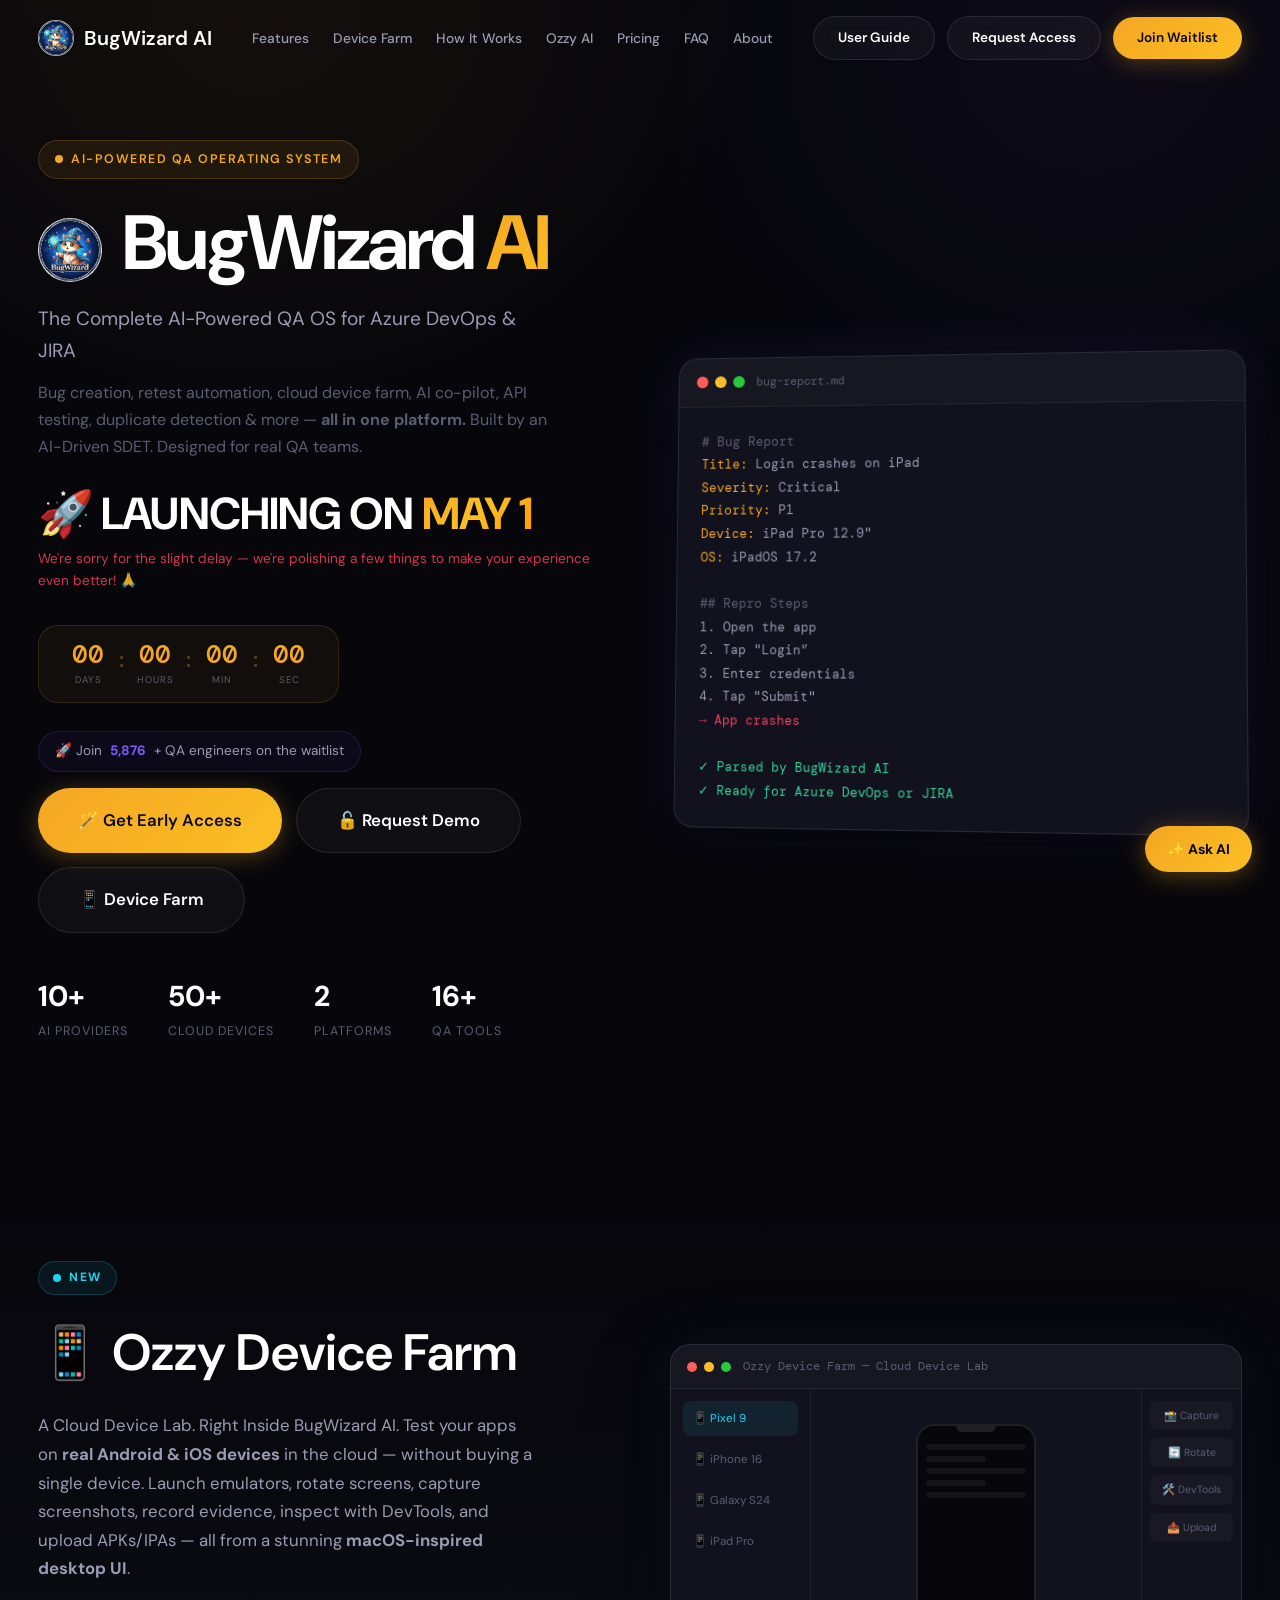
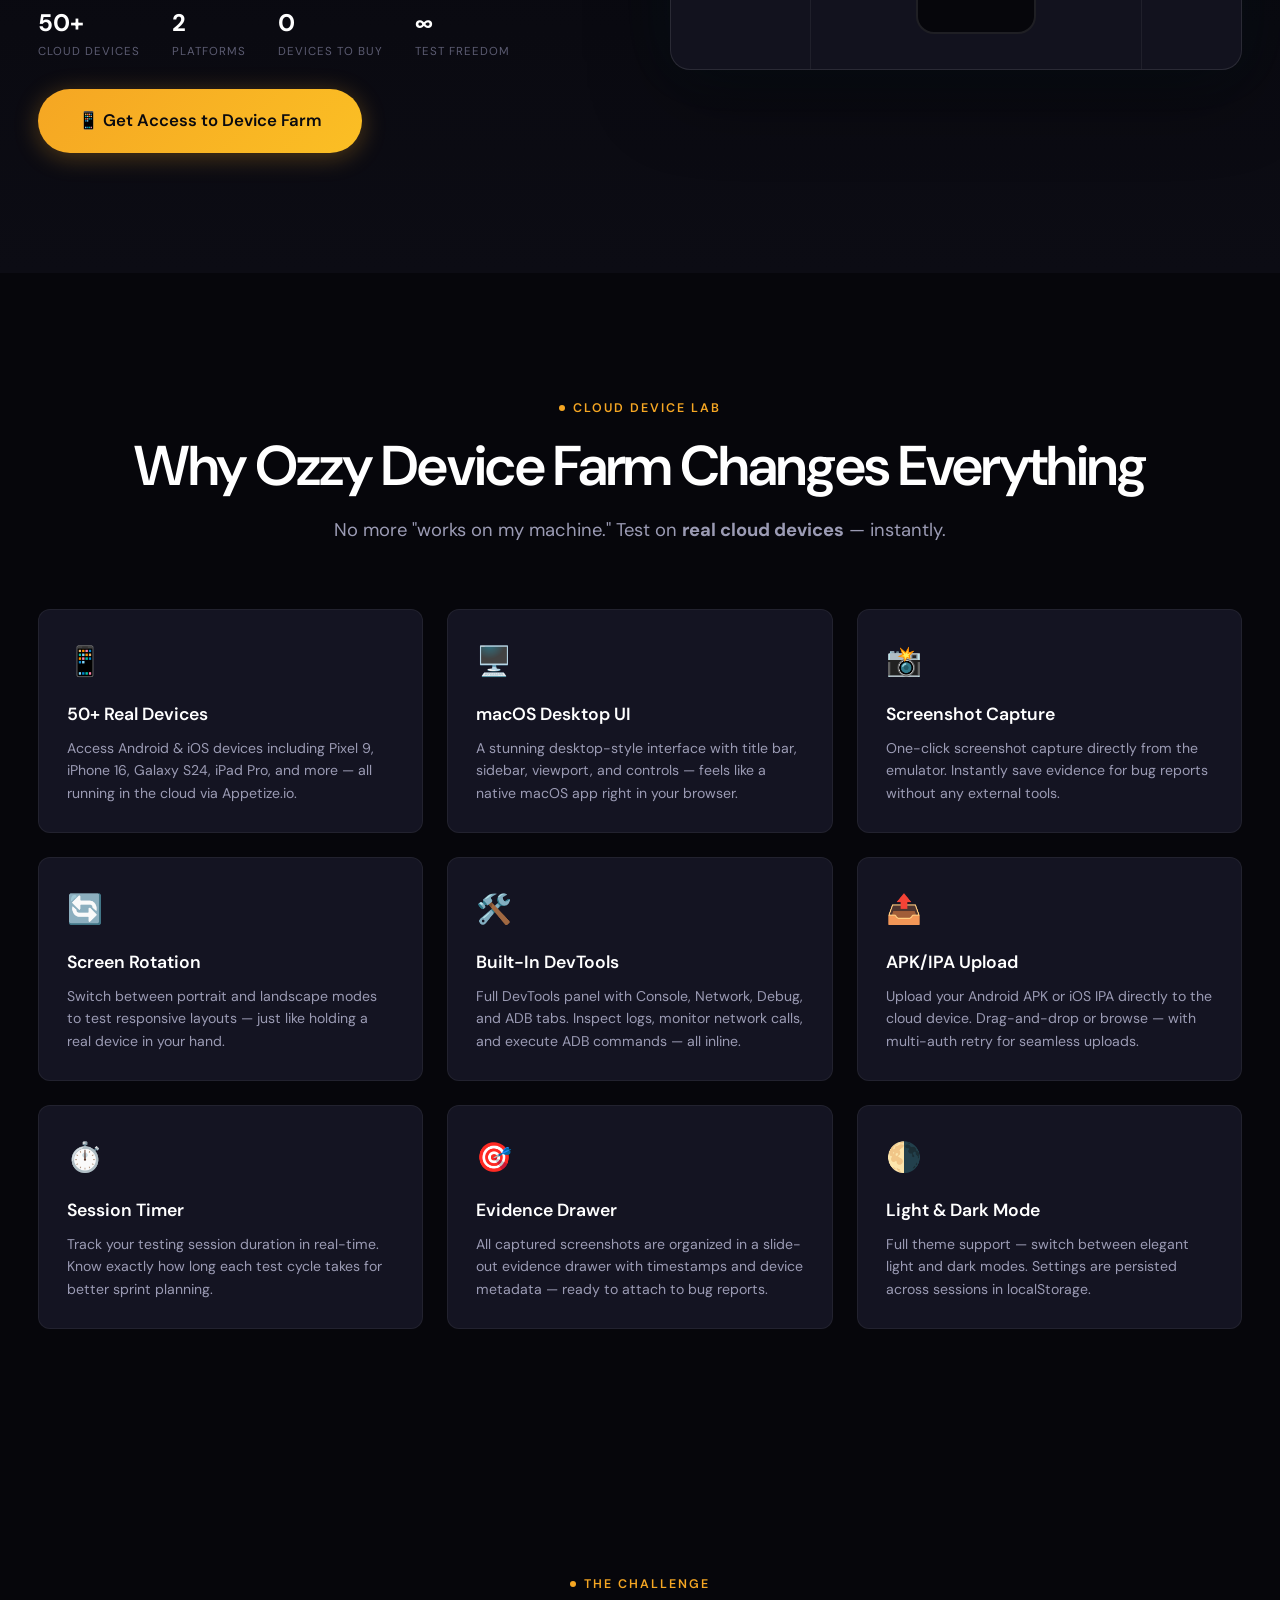
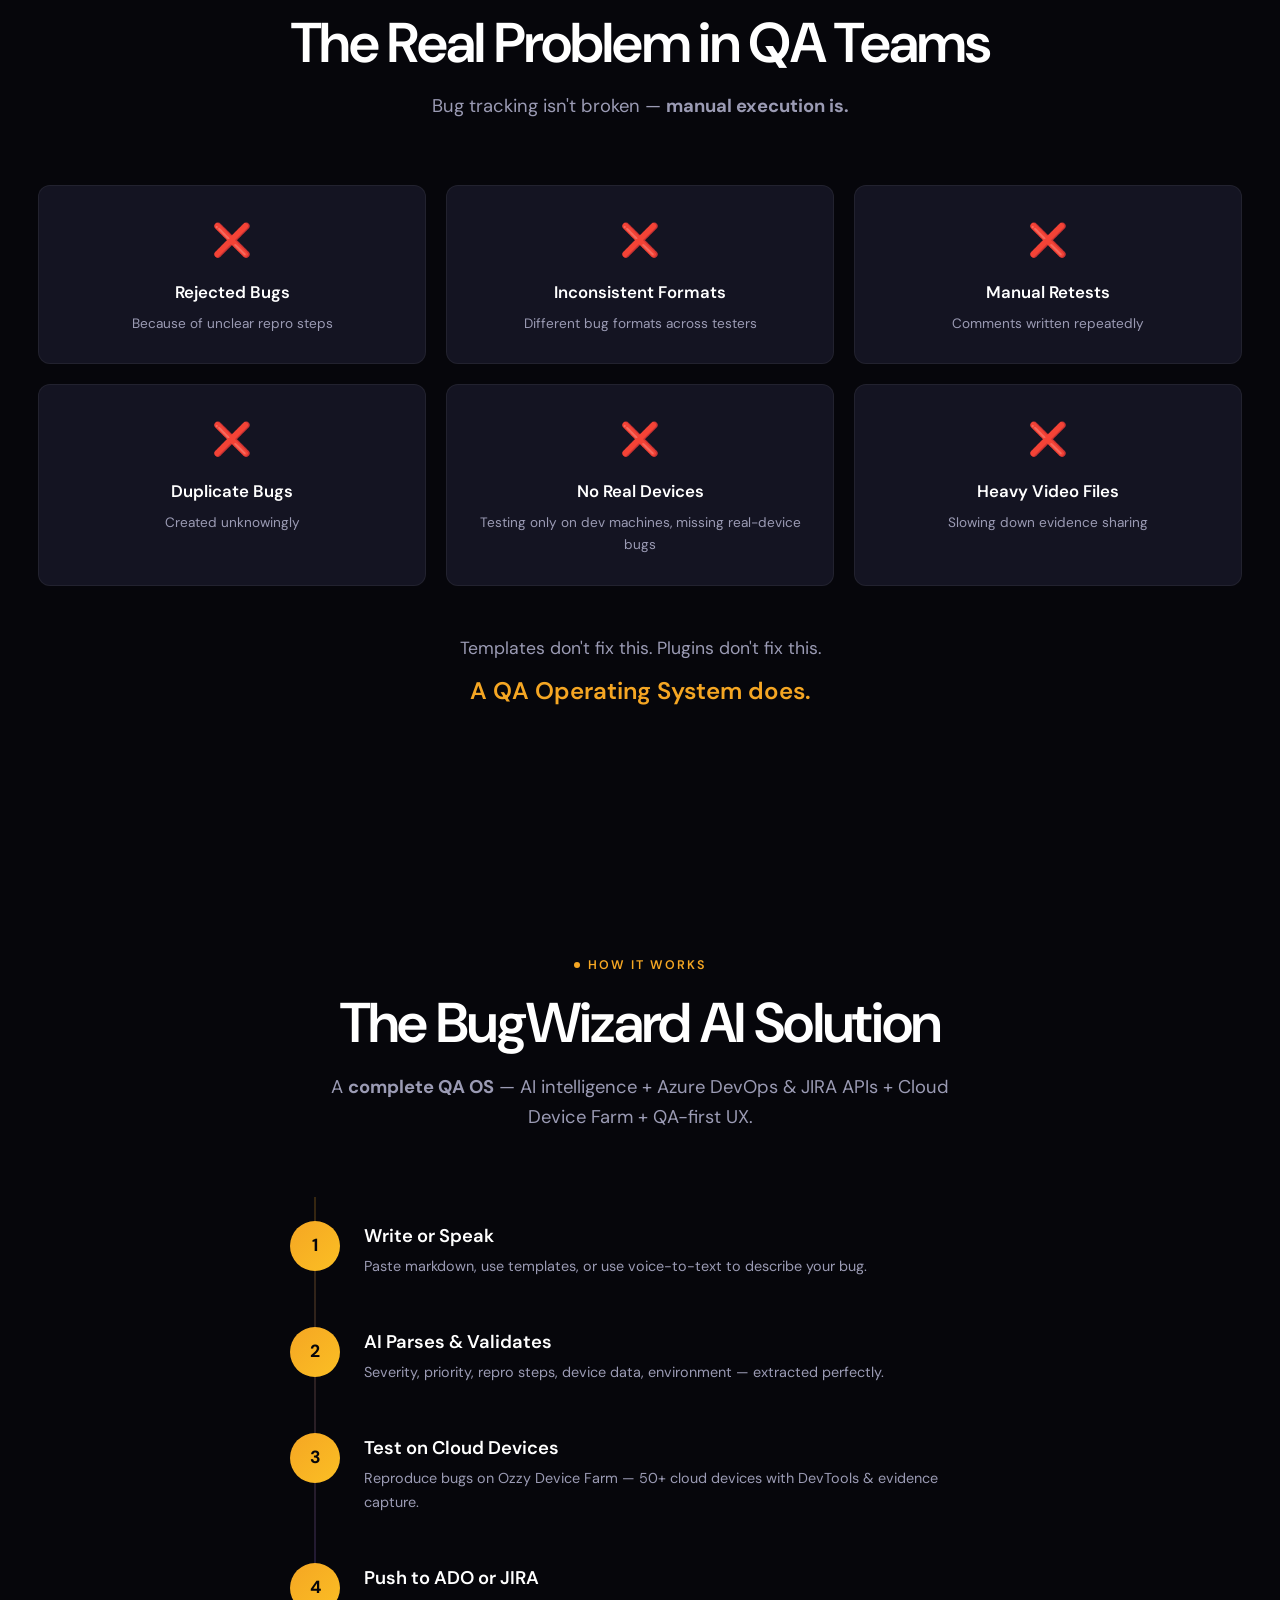
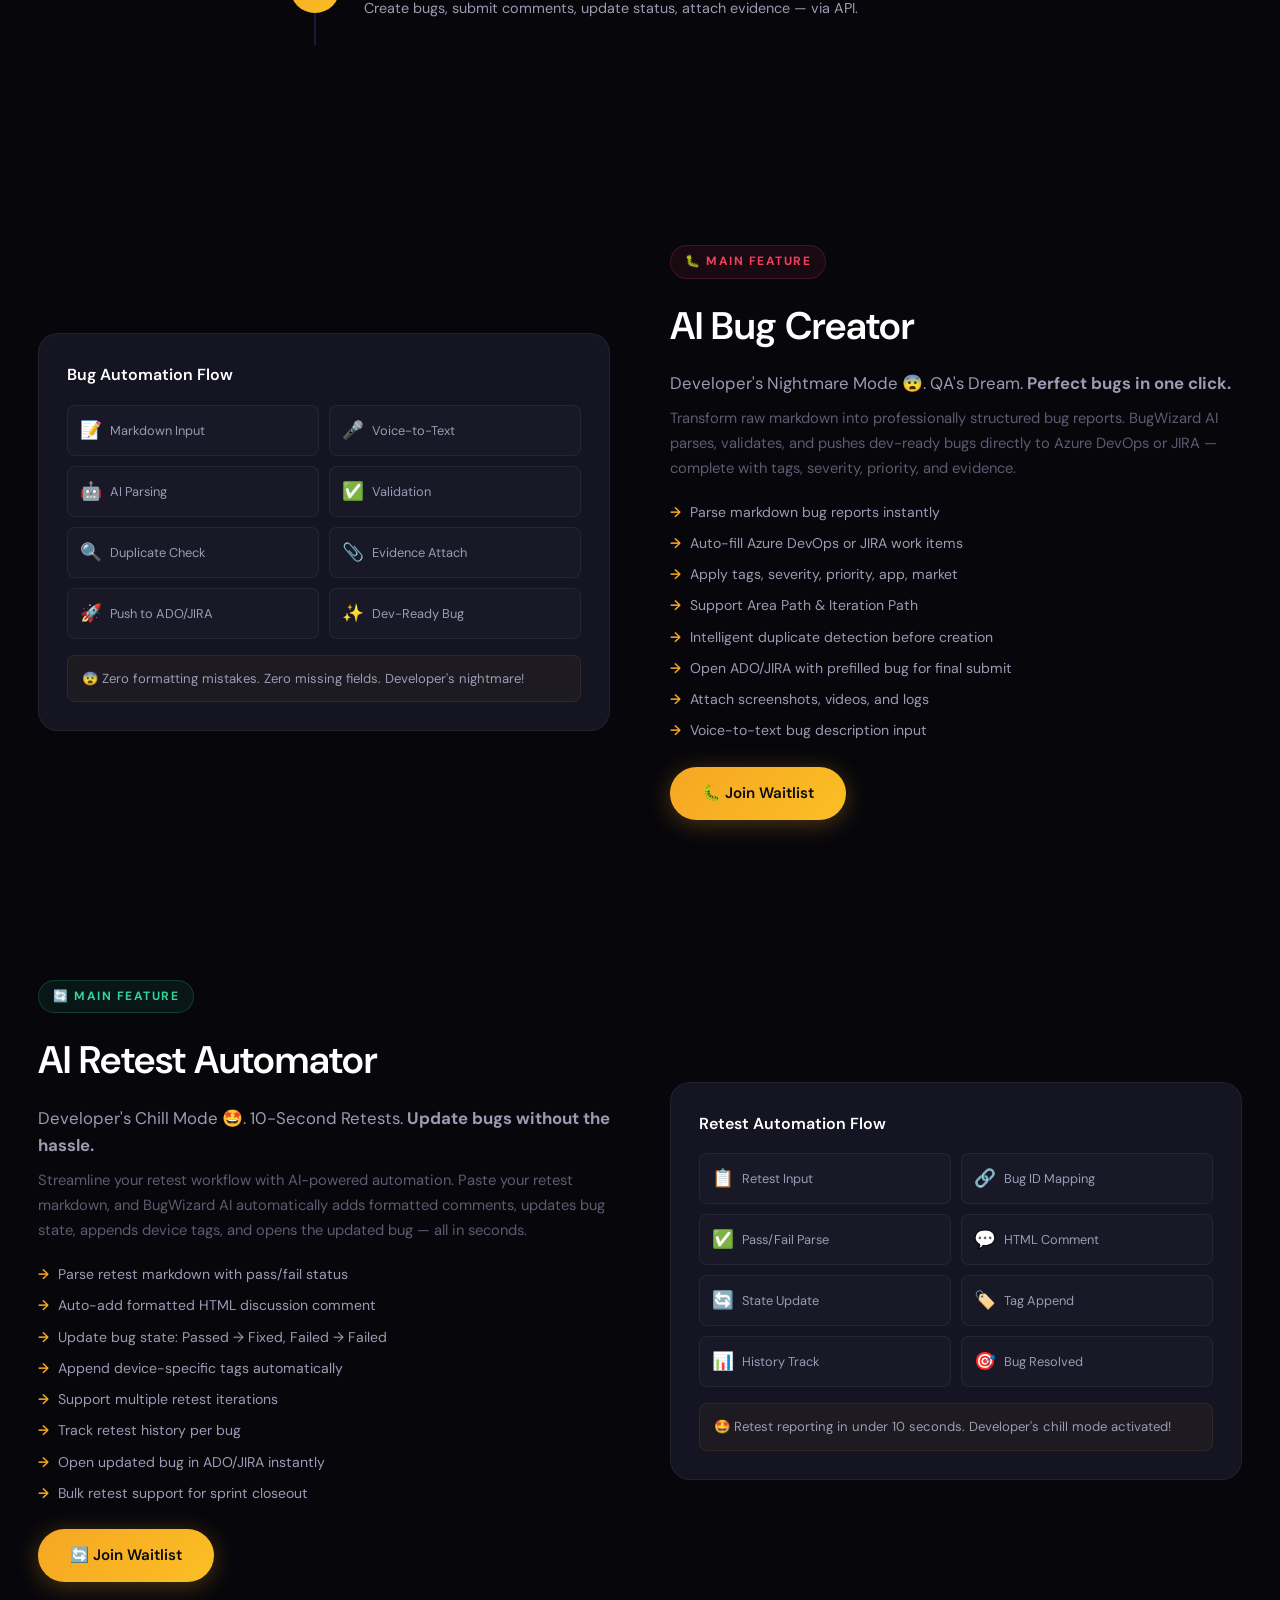
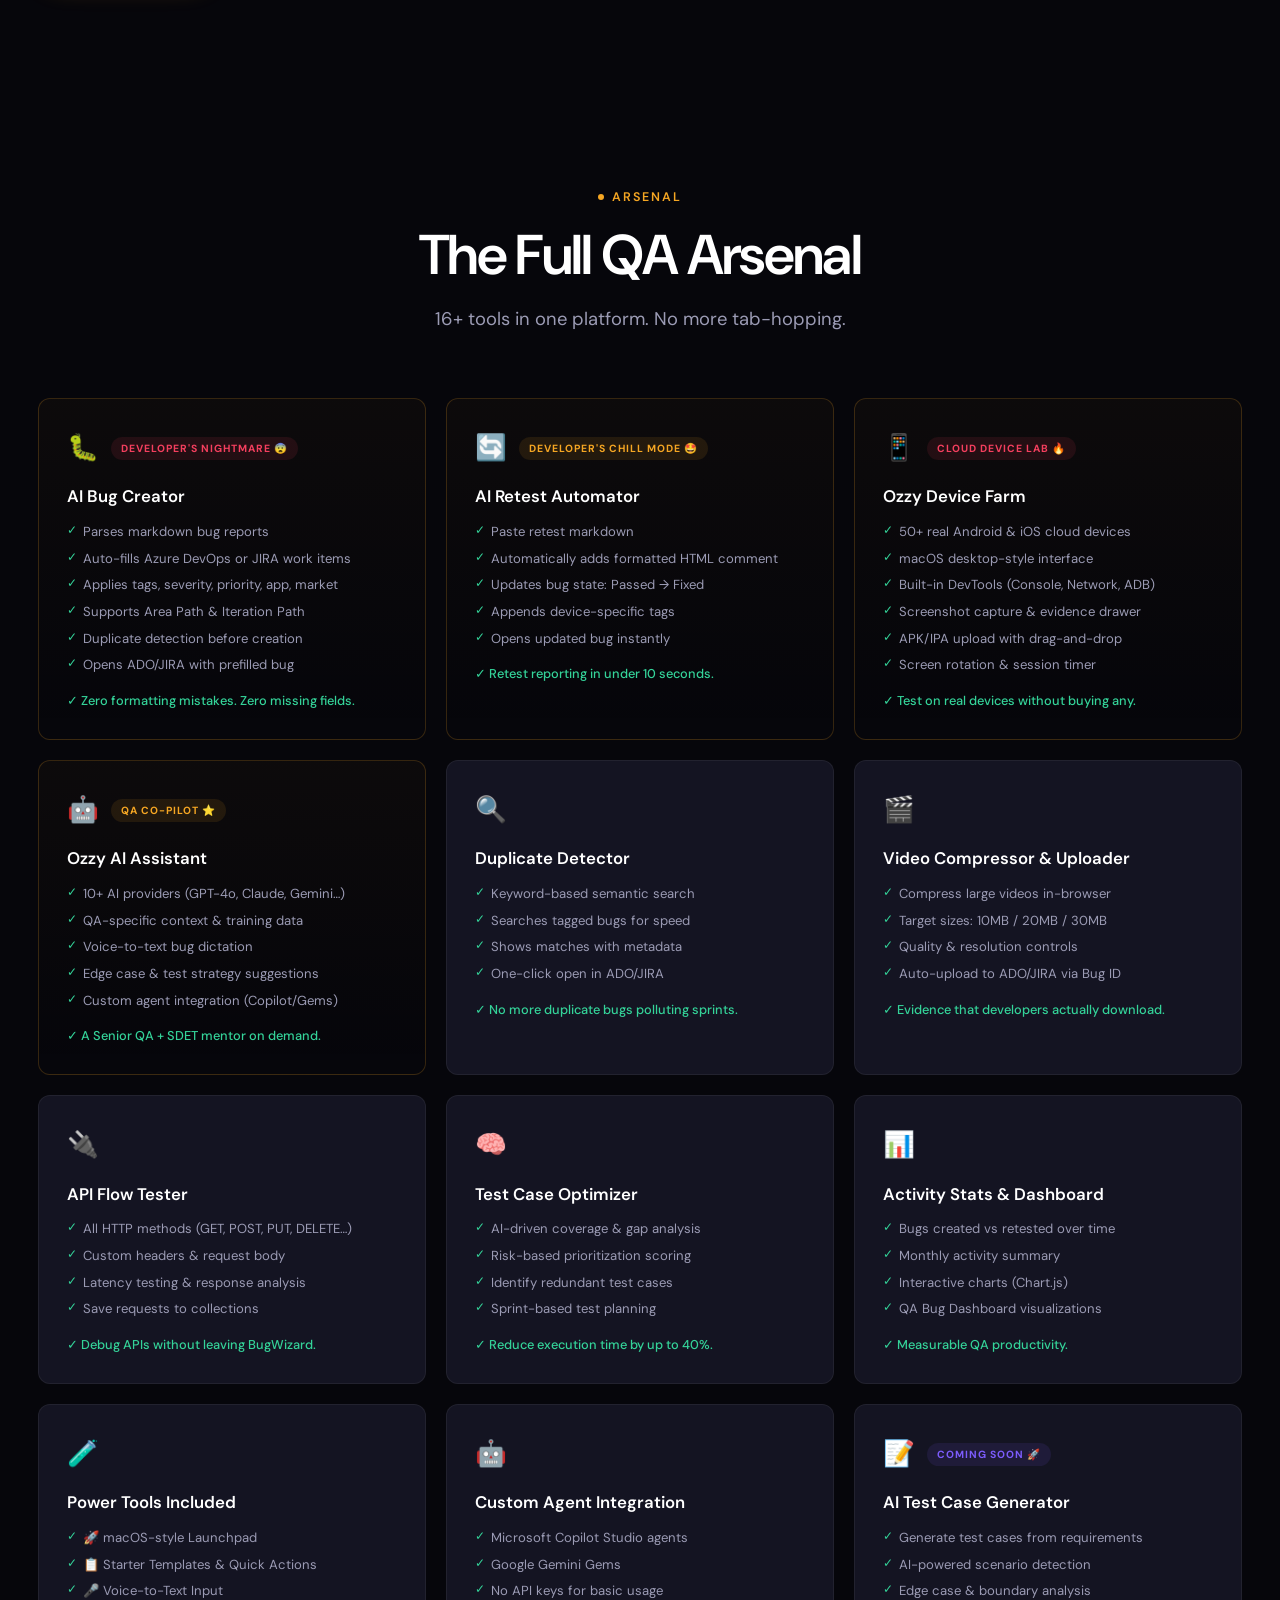
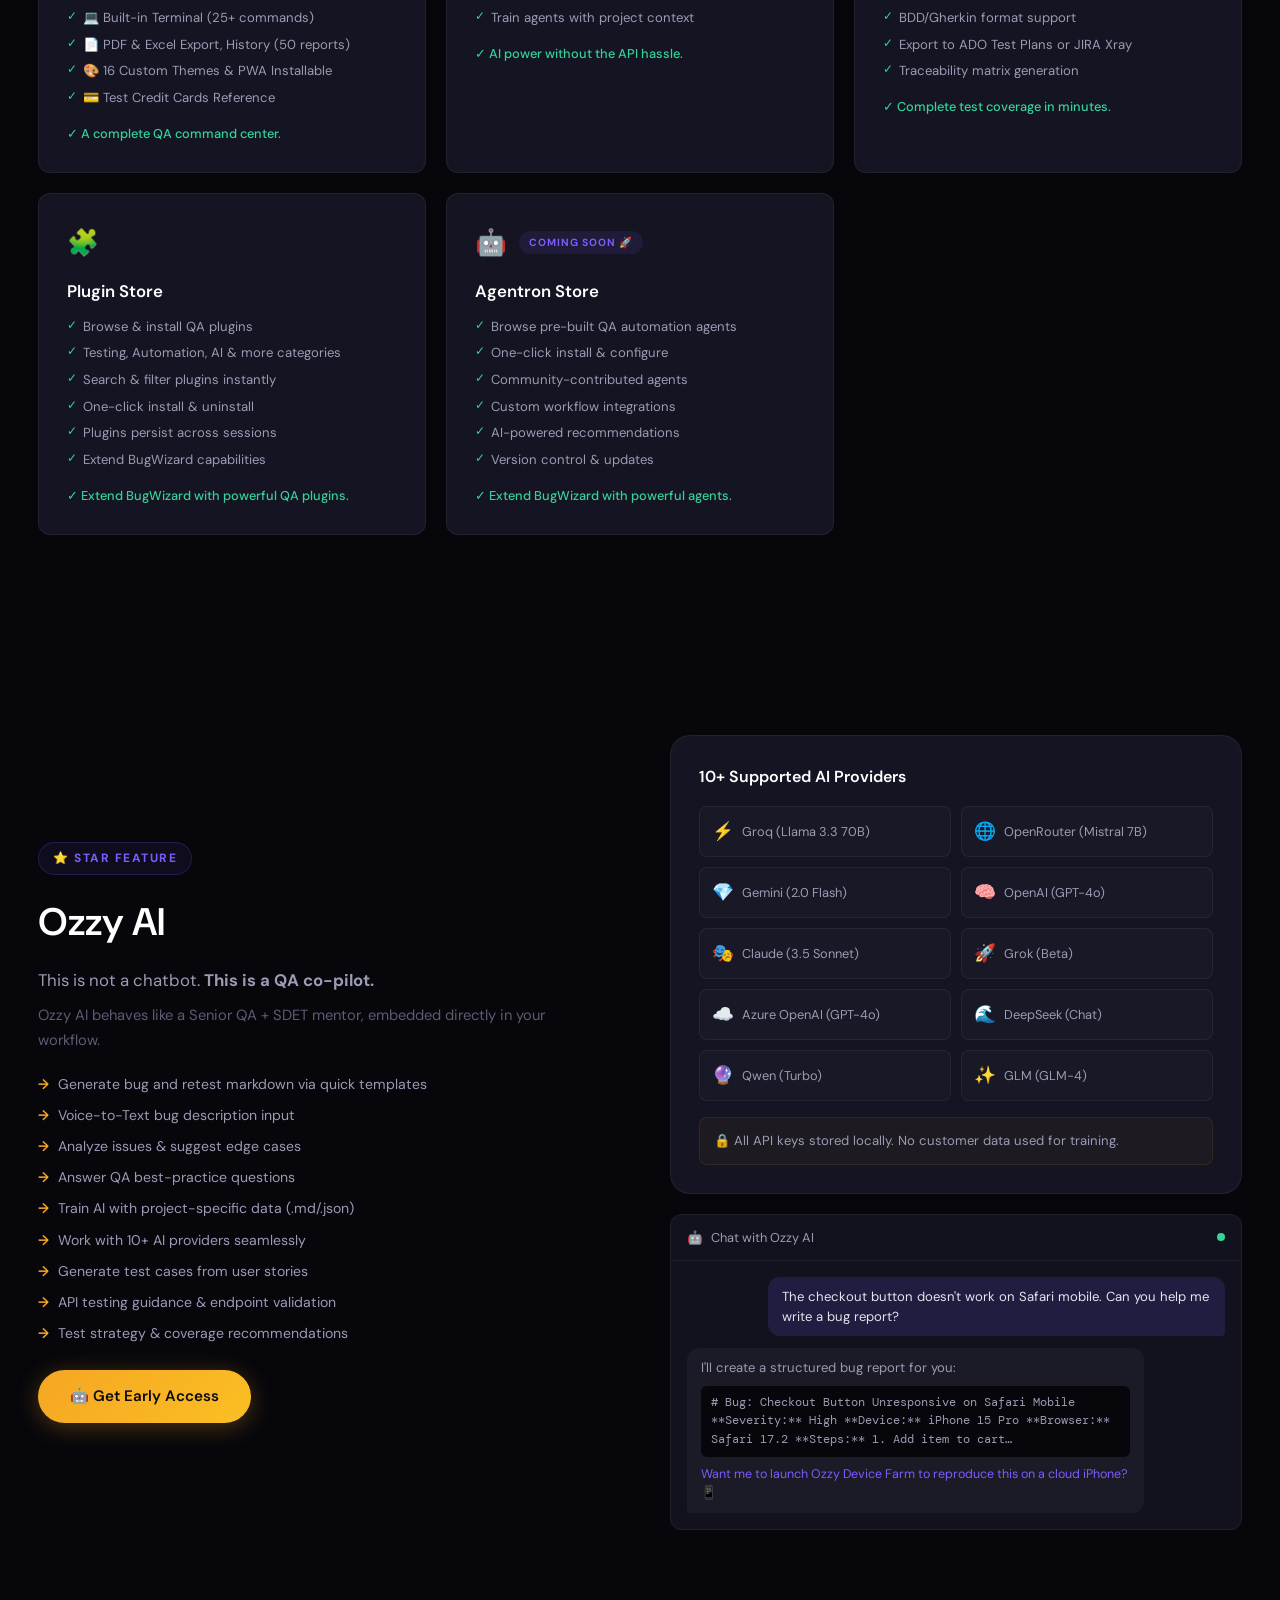
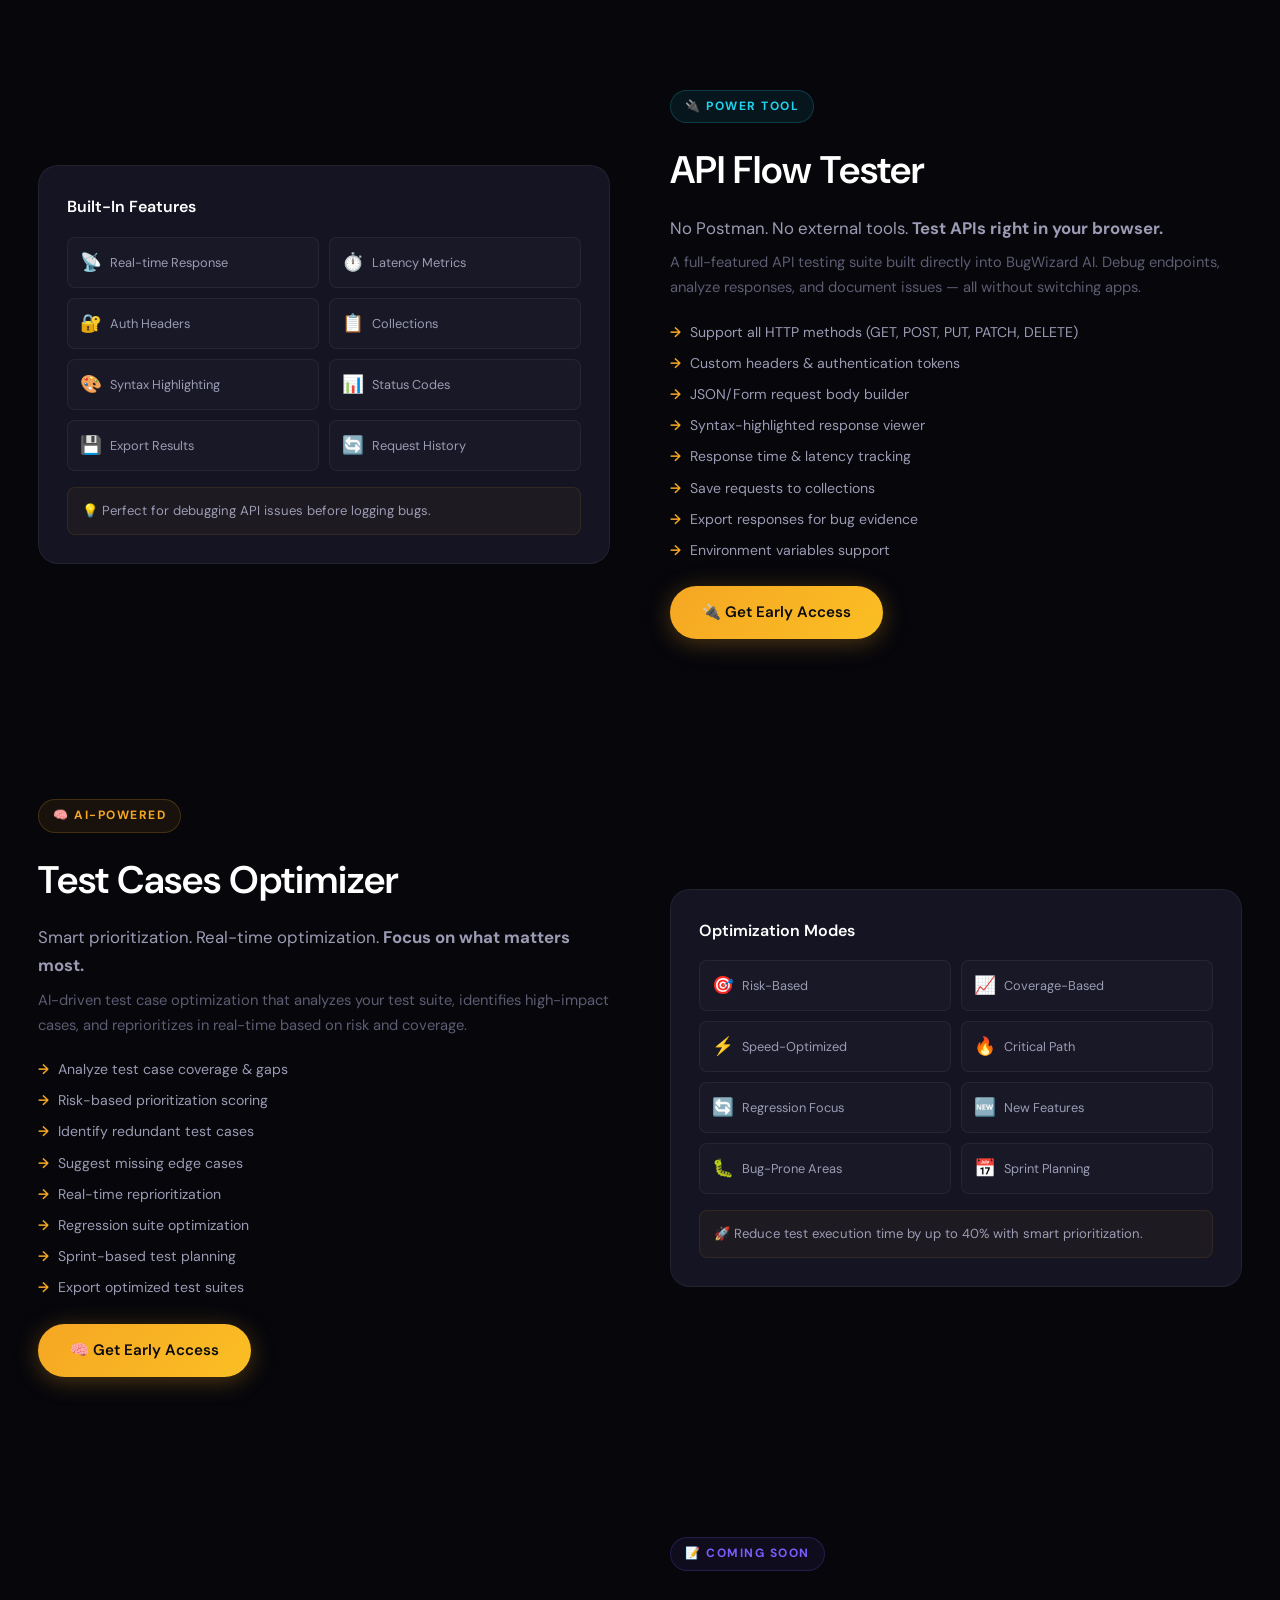
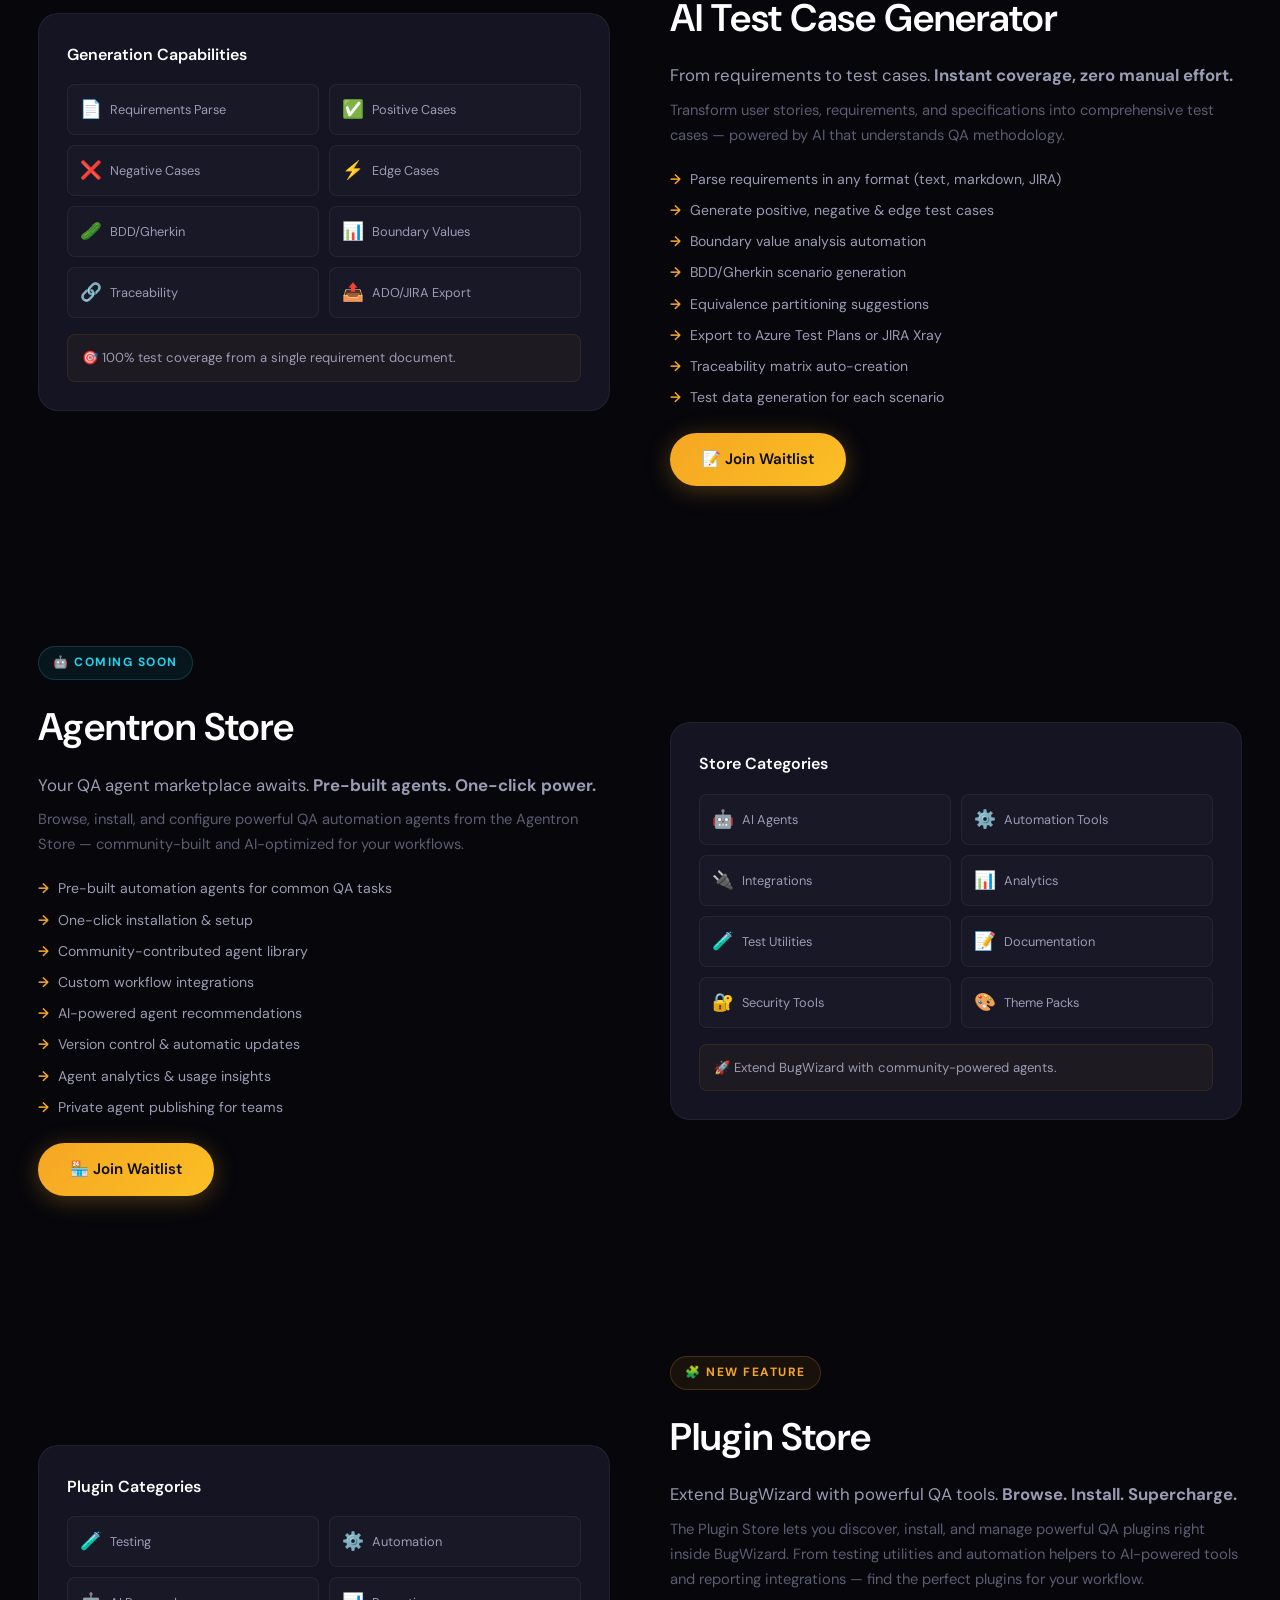
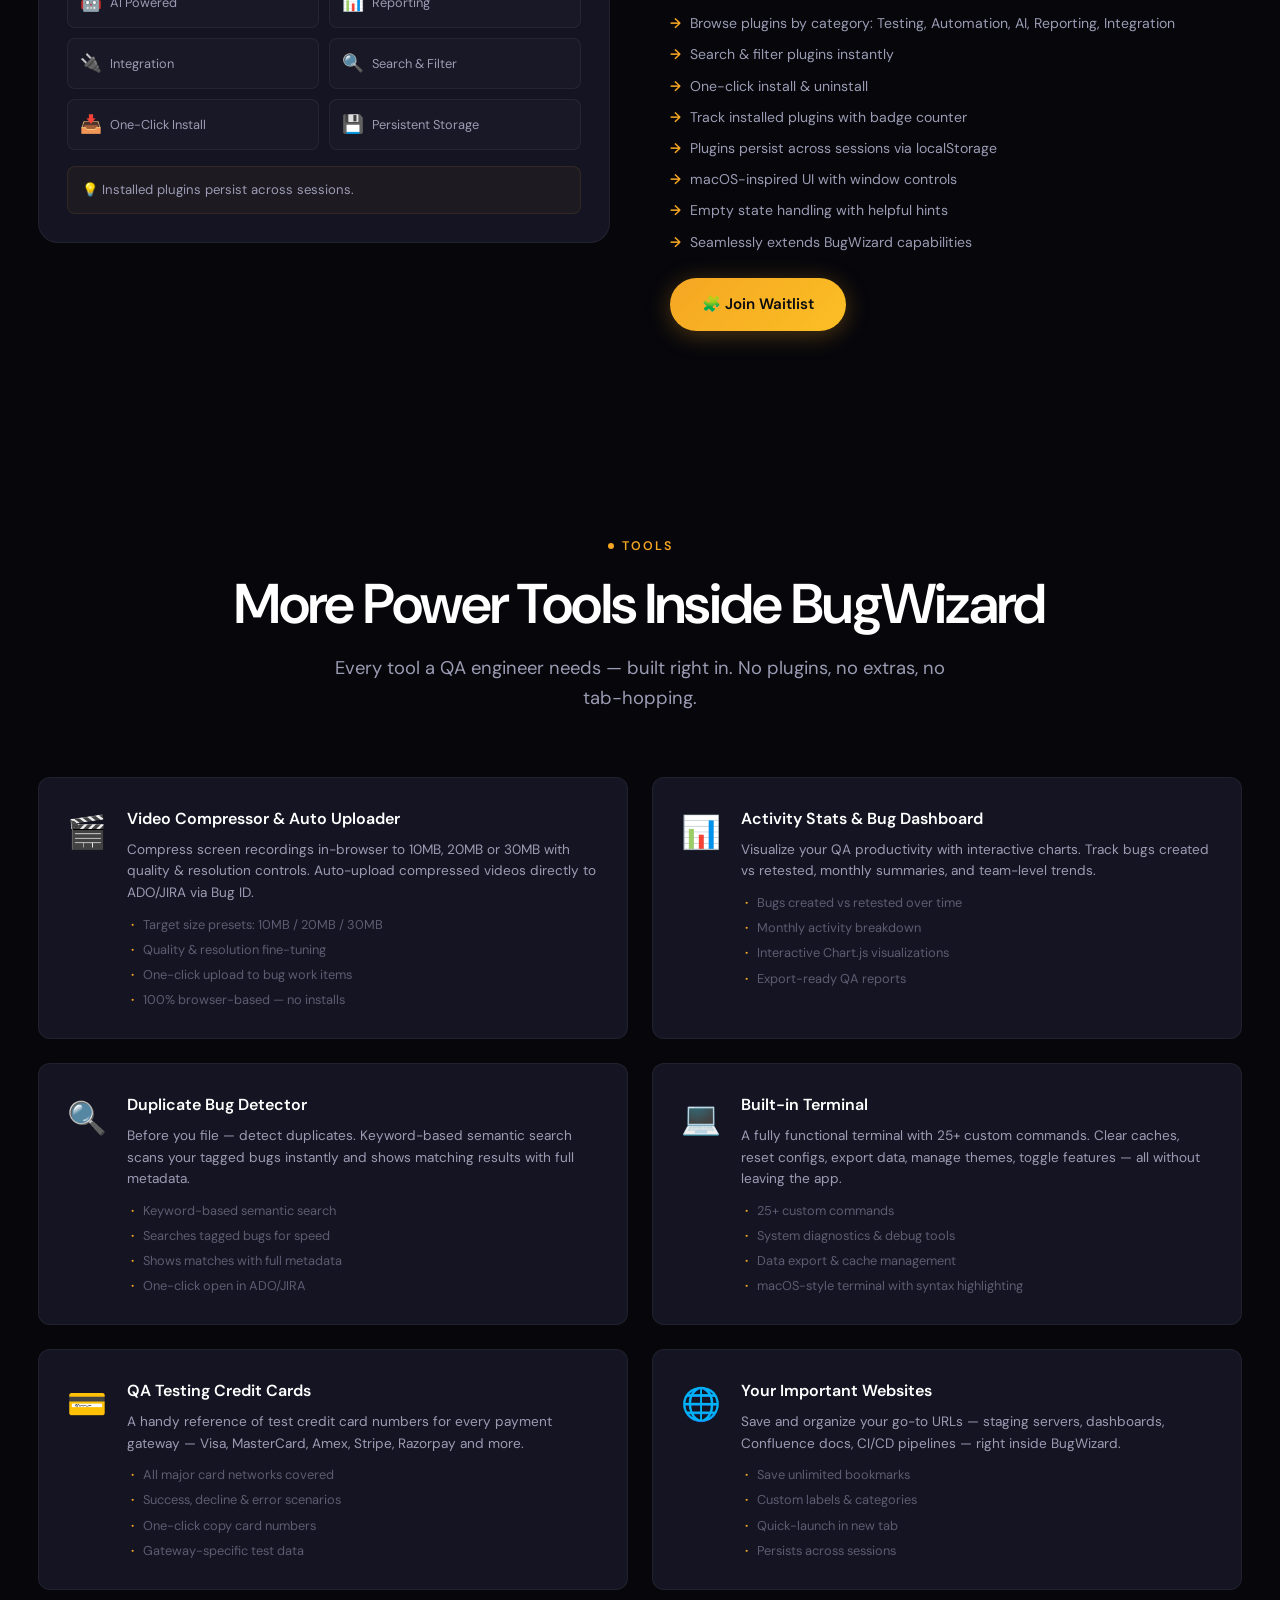
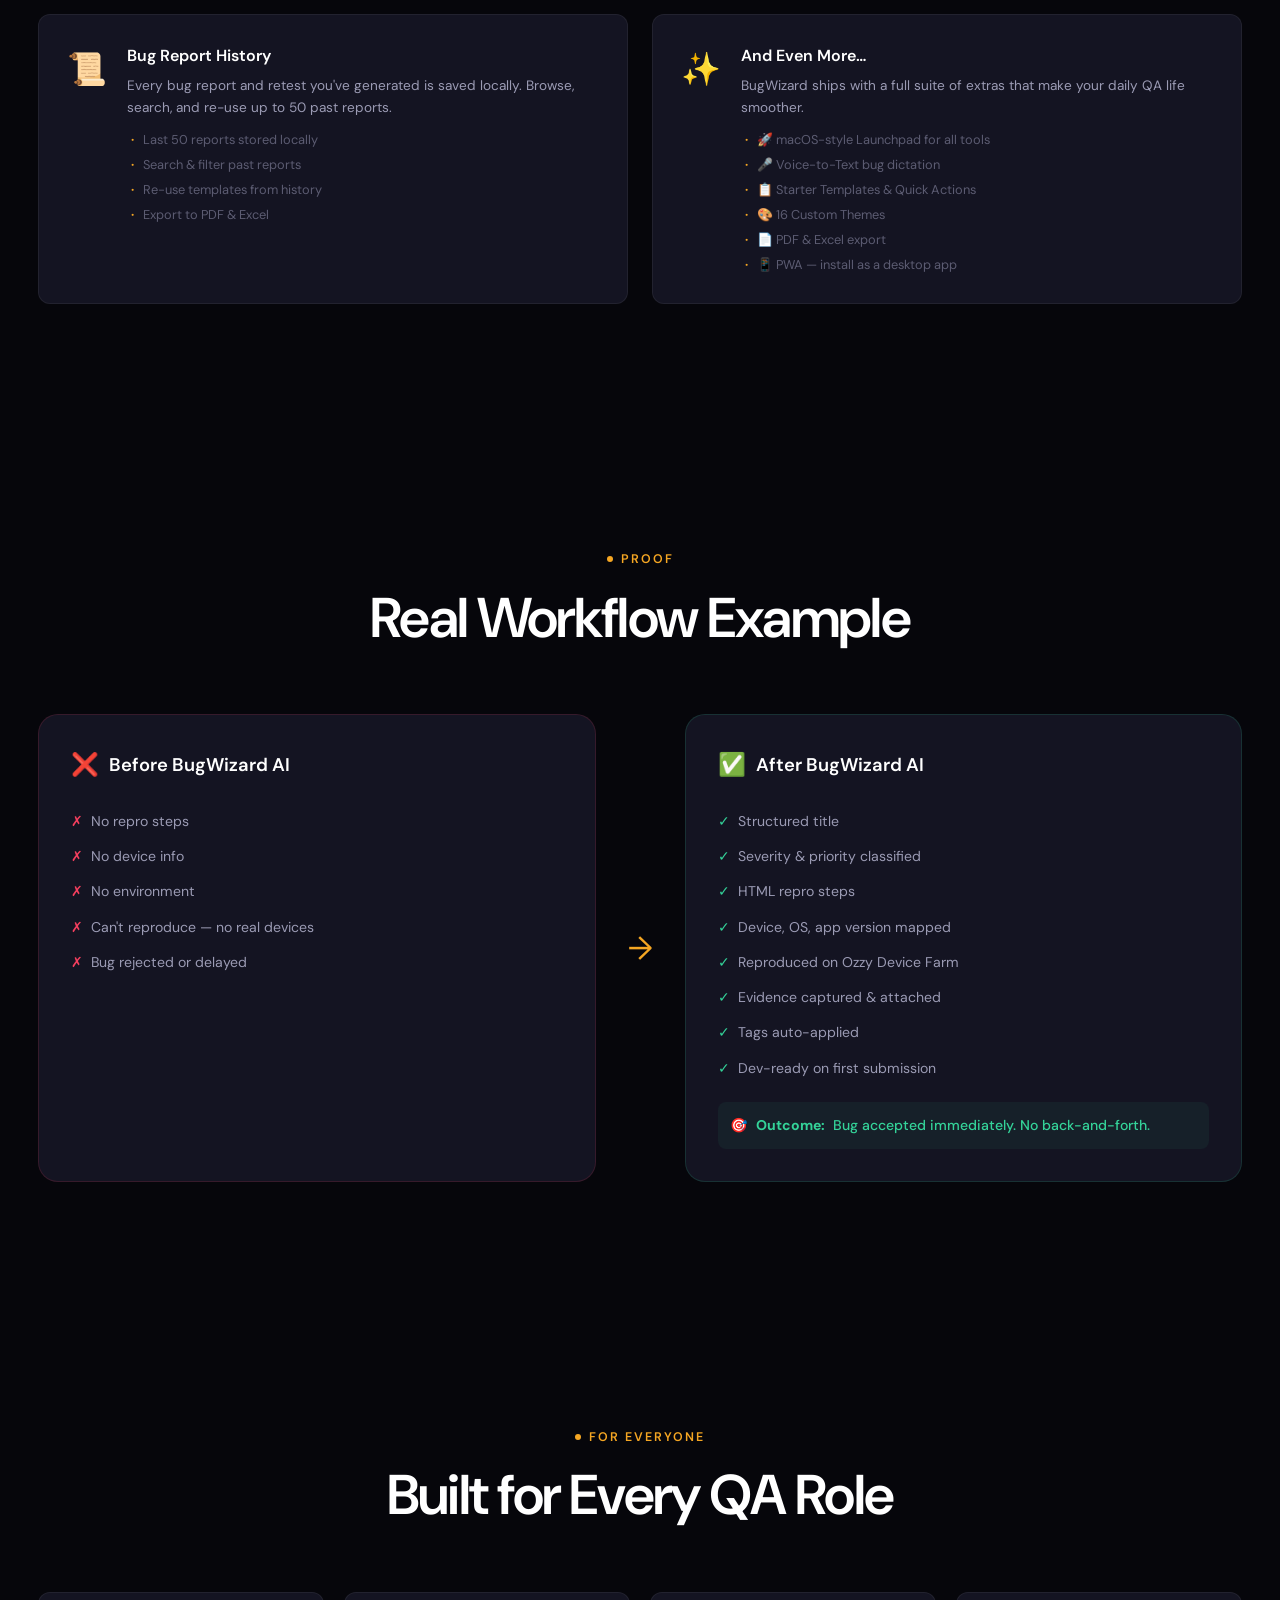
==== commit 86c1bfef: "LandingPage-Updated- aboutus.html" ====
--- a/index.html
+++ b/index.html
@@ -4,6 +4,16 @@
     <meta charset="UTF-8">
     <meta name="viewport" content="width=device-width, initial-scale=1.0">
     <title>BugWizard AI - AI-Powered QA Operating System for Azure DevOps &amp; JIRA</title>
+
+    <!-- Google tag (gtag.js) -->
+    <script async src="https://www.googletagmanager.com/gtag/js?id=G-EWHE7KC6EQ"></script>
+    <script>
+        window.dataLayer = window.dataLayer || [];
+        function gtag(){dataLayer.push(arguments);}
+        gtag('js', new Date());
+        gtag('config', 'G-EWHE7KC6EQ');
+    </script>
+
     <meta name="description" content="The ultimate AI-powered QA OS. Bug creation, retest automation, cloud device farm, duplicate detection, AI assistant, API testing &amp; more — all inside Azure DevOps &amp; JIRA.">
     <meta name="keywords" content="BugWizard, AI, Azure DevOps, JIRA, Bug Tracking, QA, Quality Assurance, Automation, Testing, Cloud Device Farm, Simulators, Emulators, Ozzy AI">
     <meta name="author" content="BugWizard AI">
@@ -31,6 +41,7 @@
             <a href="#ai-assistant">Ozzy AI</a>
             <a href="#pricing">Pricing</a>
             <a href="#faq">FAQ</a>
+            <a href="about.html">About</a>
         </div>
         <div class="nav-cta">
             <a href="../USER_GUIDE_MANUAL.html" class="btn btn-ghost">User Guide</a>
@@ -51,6 +62,7 @@
     <a href="#ai-assistant">Ozzy AI</a>
     <a href="#pricing">Pricing</a>
     <a href="#faq">FAQ</a>
+    <a href="about.html">About</a>
     <a href="../USER_GUIDE_MANUAL.html">User Guide</a>
     <a href="../request-access.html">Request Access</a>
     <a href="#waitlist" class="btn btn-primary">Join Waitlist</a>
@@ -1367,7 +1379,22 @@
                 <a href="#device-farm">Device Farm</a>
                 <a href="#faq">FAQ</a>
                 <a href="#security">Security</a>
+                <a href="about.html">About</a>
                 <a href="#waitlist">Join Waitlist</a>
+            </div>
+            <div class="footer-social">
+                <a href="https://www.instagram.com/bugwizardai/" target="_blank" rel="noopener noreferrer" title="Instagram" class="social-icon">
+                    <svg viewBox="0 0 24 24" width="20" height="20" fill="currentColor"><path d="M7.8 2h8.4C19.4 2 22 4.6 22 7.8v8.4a5.8 5.8 0 0 1-5.8 5.8H7.8C4.6 22 2 19.4 2 16.2V7.8A5.8 5.8 0 0 1 7.8 2m-.2 2A3.6 3.6 0 0 0 4 7.6v8.8C4 18.39 5.61 20 7.6 20h8.8a3.6 3.6 0 0 0 3.6-3.6V7.6C20 5.61 18.39 4 16.4 4H7.6m9.65 1.5a1.25 1.25 0 1 1 0 2.5 1.25 1.25 0 0 1 0-2.5M12 7a5 5 0 1 1 0 10 5 5 0 0 1 0-10m0 2a3 3 0 1 0 0 6 3 3 0 0 0 0-6z"/></svg>
+                </a>
+                <a href="https://x.com/bugwizardai" target="_blank" rel="noopener noreferrer" title="X (Twitter)" class="social-icon">
+                    <svg viewBox="0 0 24 24" width="18" height="18" fill="currentColor"><path d="M18.244 2.25h3.308l-7.227 8.26 8.502 11.24H16.17l-5.214-6.817L4.99 21.75H1.68l7.73-8.835L1.254 2.25H8.08l4.713 6.231zm-1.161 17.52h1.833L7.084 4.126H5.117z"/></svg>
+                </a>
+                <a href="https://www.producthunt.com/@bugwizardai" target="_blank" rel="noopener noreferrer" title="Product Hunt" class="social-icon">
+                    <svg viewBox="0 0 24 24" width="20" height="20" fill="currentColor"><path d="M13.604 8.4h-3.405V12h3.405a1.8 1.8 0 0 0 0-3.6zM12 2C6.477 2 2 6.477 2 12s4.477 10 10 10 10-4.477 10-10S17.523 2 12 2zm1.604 12h-3.405v3.6H8.2V6.4h5.404a3.8 3.8 0 0 1 0 7.6z"/></svg>
+                </a>
+                <a href="https://www.linkedin.com/company/bugwizard-ai/" target="_blank" rel="noopener noreferrer" title="LinkedIn" class="social-icon">
+                    <svg viewBox="0 0 24 24" width="20" height="20" fill="currentColor"><path d="M20.447 20.452h-3.554v-5.569c0-1.328-.027-3.037-1.852-3.037-1.853 0-2.136 1.445-2.136 2.939v5.667H9.351V9h3.414v1.561h.046c.477-.9 1.637-1.85 3.37-1.85 3.601 0 4.267 2.37 4.267 5.455v6.286zM5.337 7.433a2.062 2.062 0 1 1 0-4.124 2.062 2.062 0 0 1 0 4.124zM6.89 20.452H3.58V9h3.31v11.452z"/></svg>
+                </a>
             </div>
             <div class="footer-legal">
                 <a href="privacy-policy.html">Privacy Policy</a>
--- a/styles.css
+++ b/styles.css
@@ -56,7 +56,7 @@
 .nav-inner{display:flex;align-items:center;justify-content:space-between;max-width:var(--max-w);margin:0 auto;padding:0 28px}
 .nav-brand{display:flex;align-items:center;gap:10px;font-family:var(--font-display);font-size:1.25rem;font-weight:600;color:var(--text-0)}
 .nav-brand img{width:36px;height:36px;min-width:36px;max-width:36px;max-height:36px;object-fit:contain;display:inline-block !important;border-radius:50%}
-.nav-links{display:flex;align-items:center;gap:32px}
+.nav-links{display:flex;align-items:center;gap:24px}
 .nav-links a{font-size:.86rem;font-weight:500;color:var(--text-2);transition:color .2s}
 .nav-links a:hover{color:var(--text-0)}
 .nav-cta{display:flex;align-items:center;gap:12px}
@@ -410,6 +410,9 @@
 .footer-links{display:flex;flex-wrap:wrap;gap:24px;justify-content:center}
 .footer-links a{font-size:.82rem;color:var(--text-2);transition:color .2s}
 .footer-links a:hover{color:var(--text-0)}
+.footer-social{display:flex;gap:16px;align-items:center}
+.social-icon{display:flex;align-items:center;justify-content:center;width:36px;height:36px;border-radius:50%;border:1px solid var(--border-light);color:var(--text-2);transition:all .25s var(--ease)}
+.social-icon:hover{color:var(--gold);border-color:var(--gold);background:rgba(245,166,35,.08);transform:translateY(-2px)}
 .footer-legal{display:flex;gap:16px;font-size:.78rem;color:var(--text-3)}
 .footer-copy{font-size:.78rem;color:var(--text-3);text-align:center}
 .footer-copy a{color:var(--violet)}
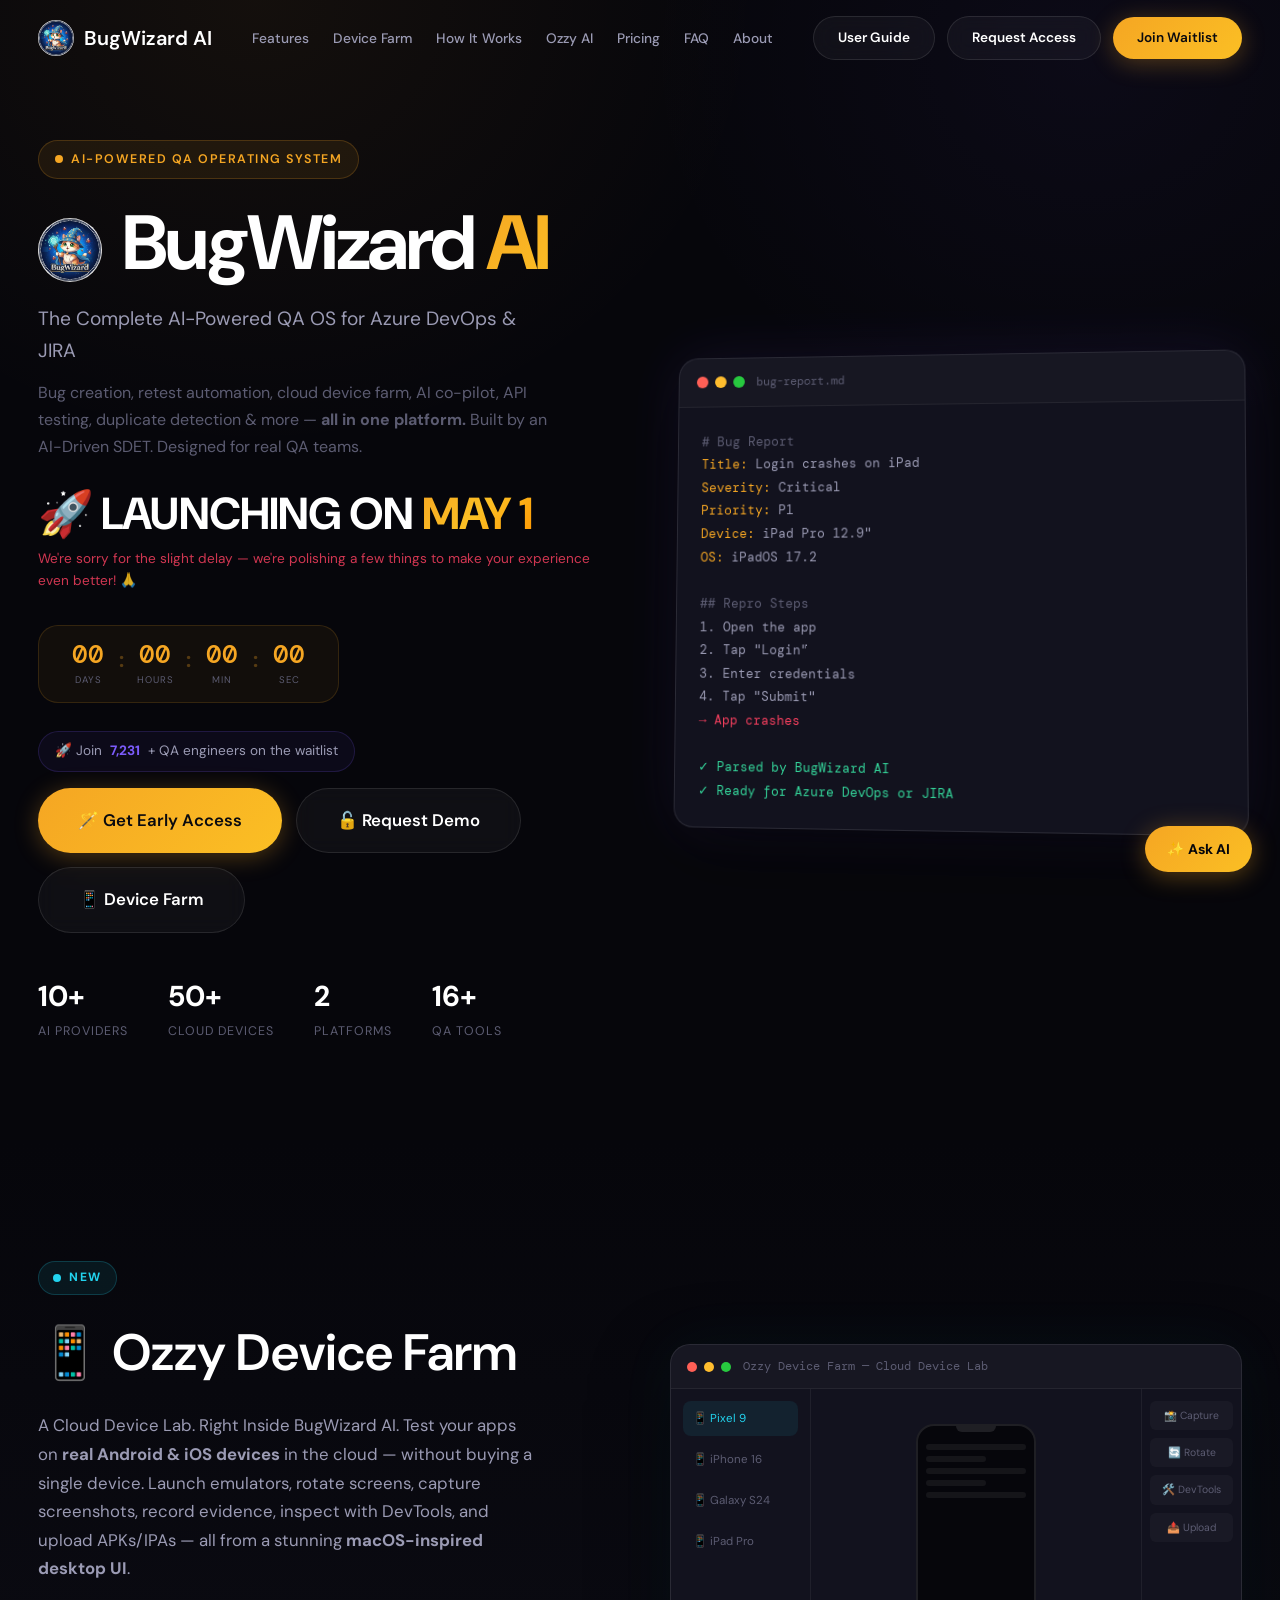
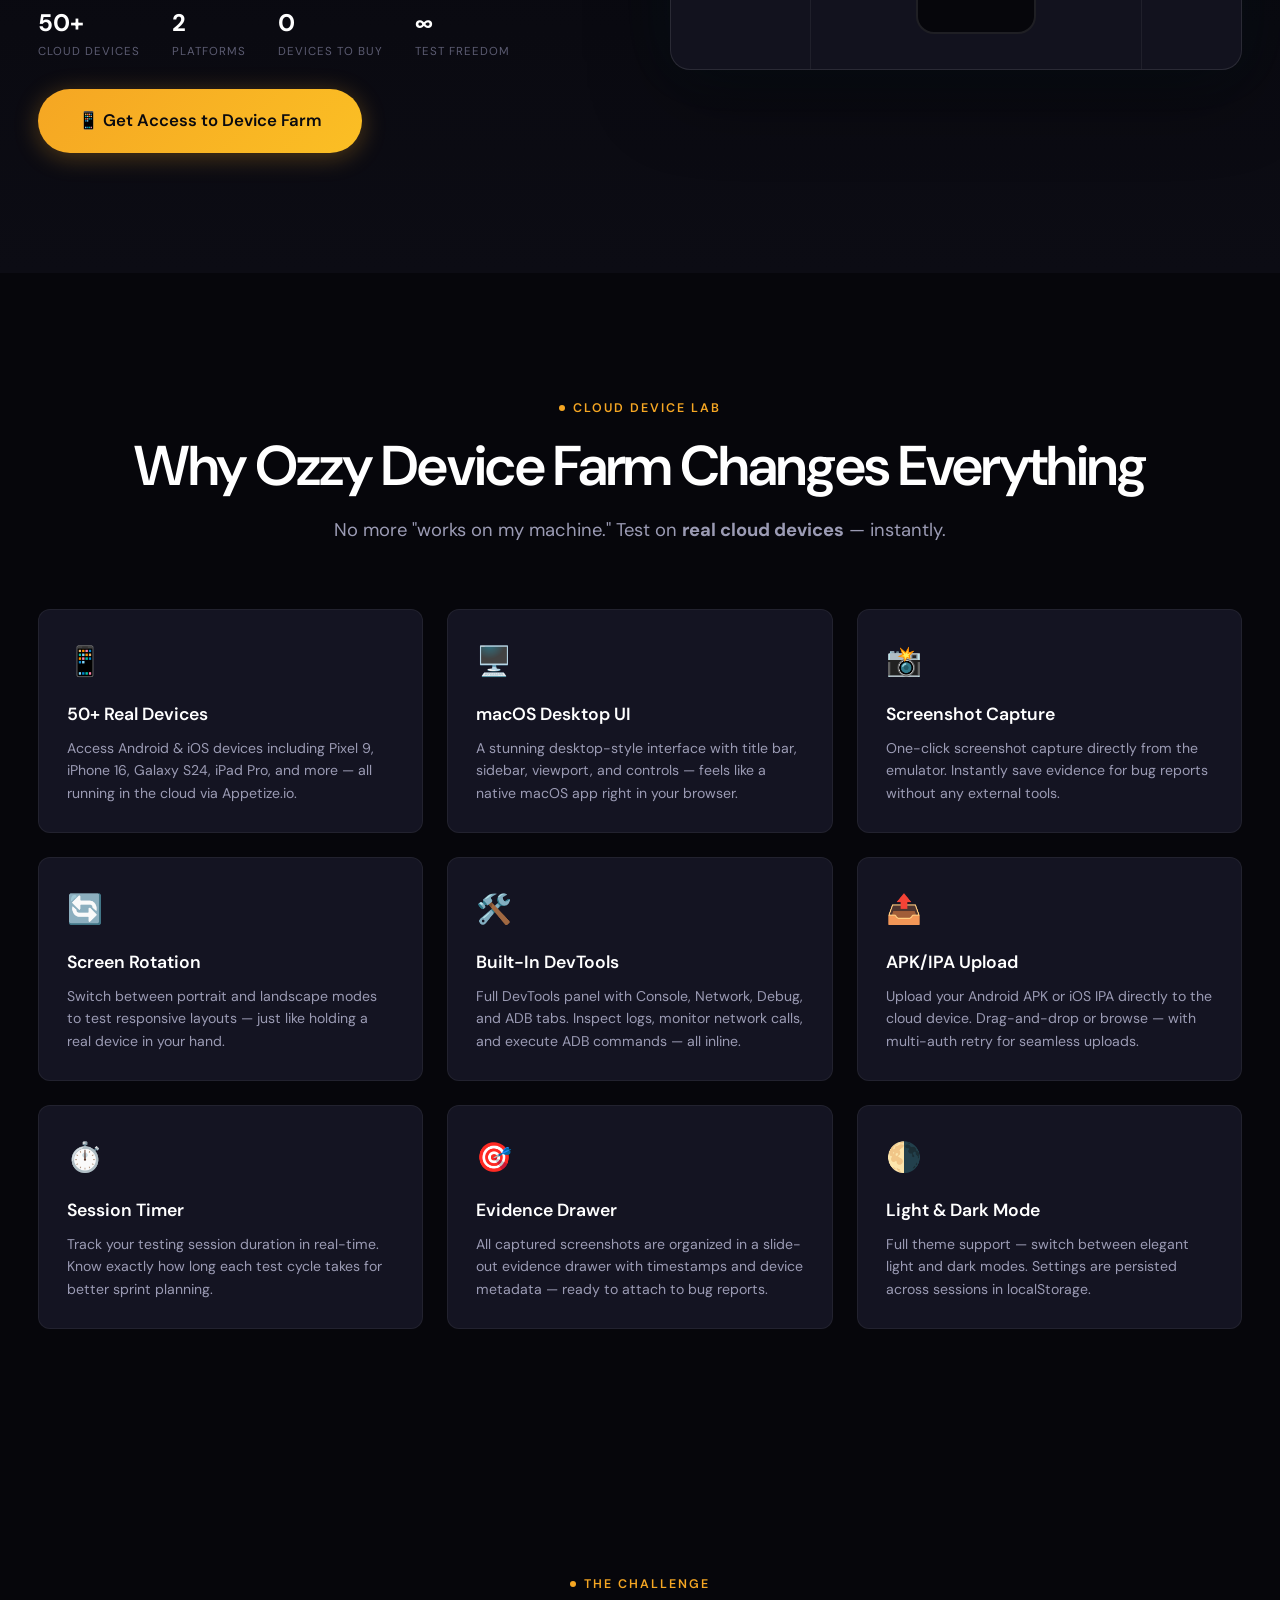
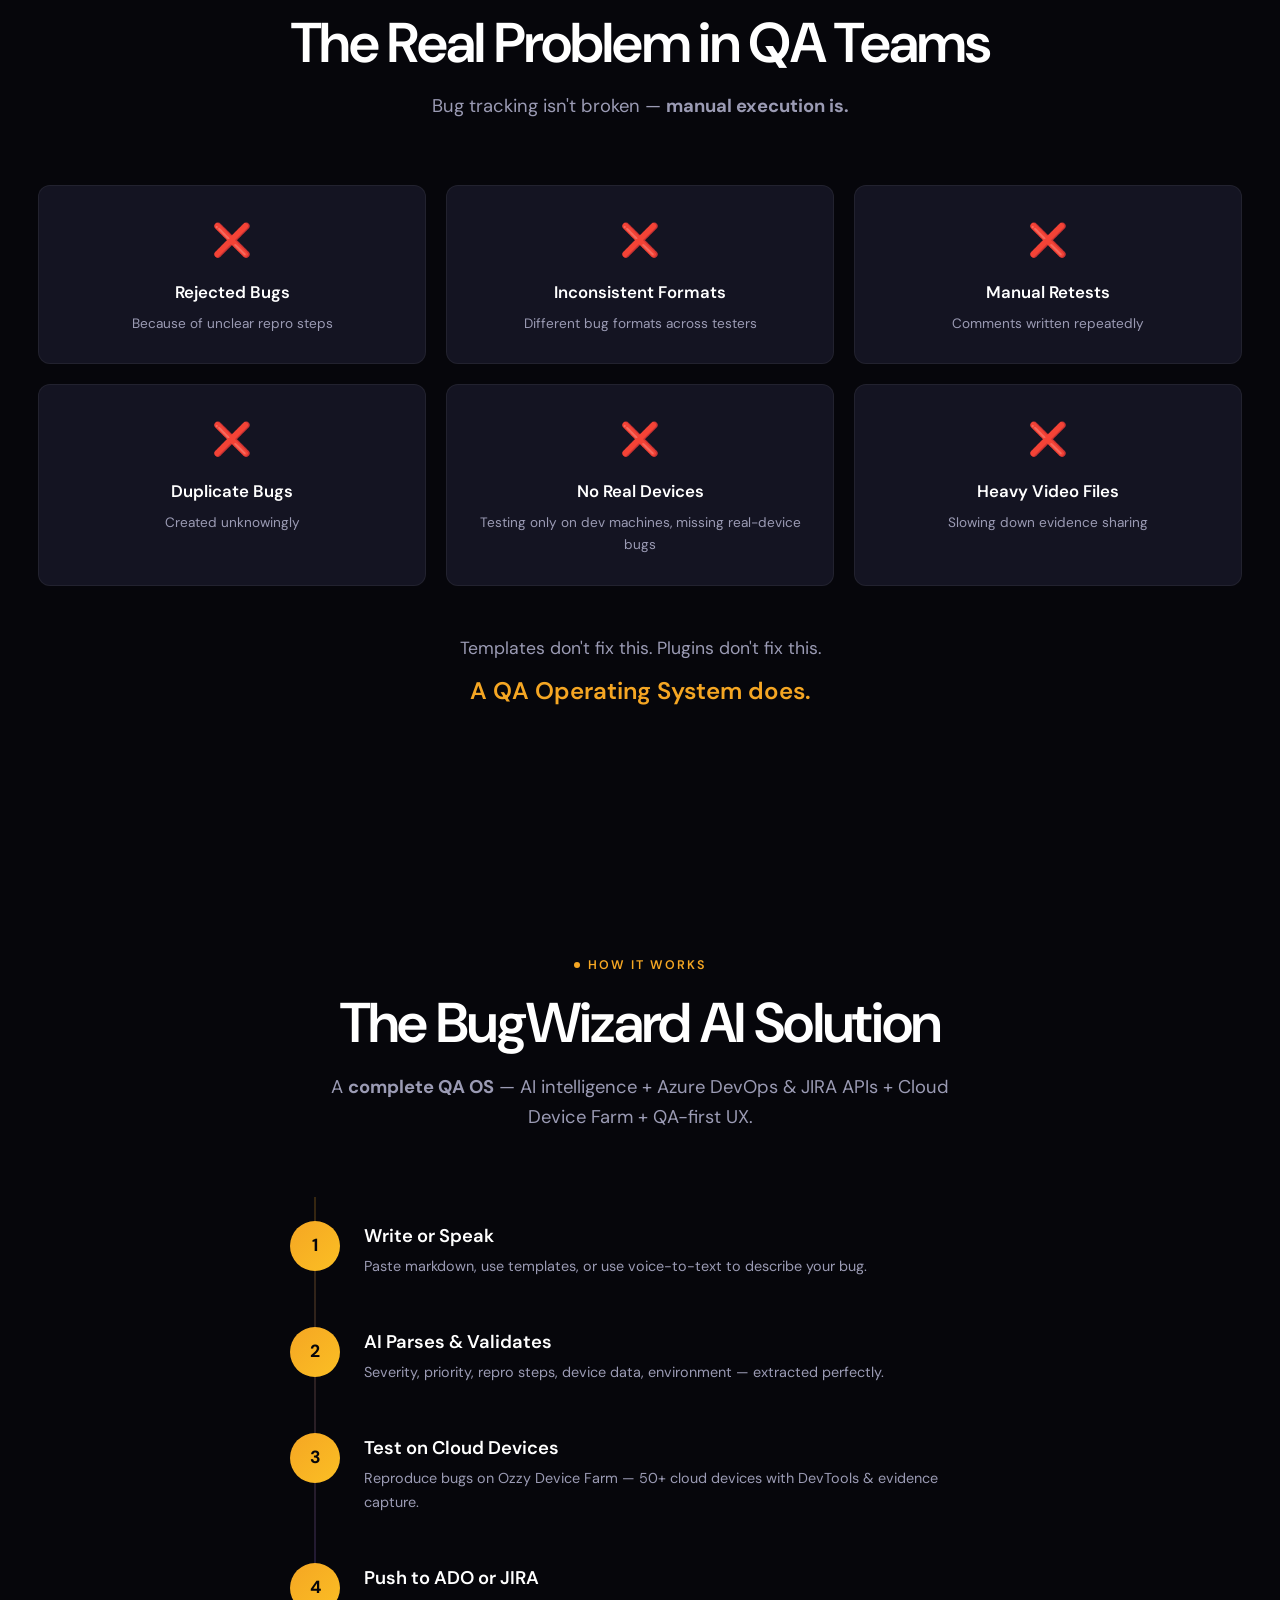
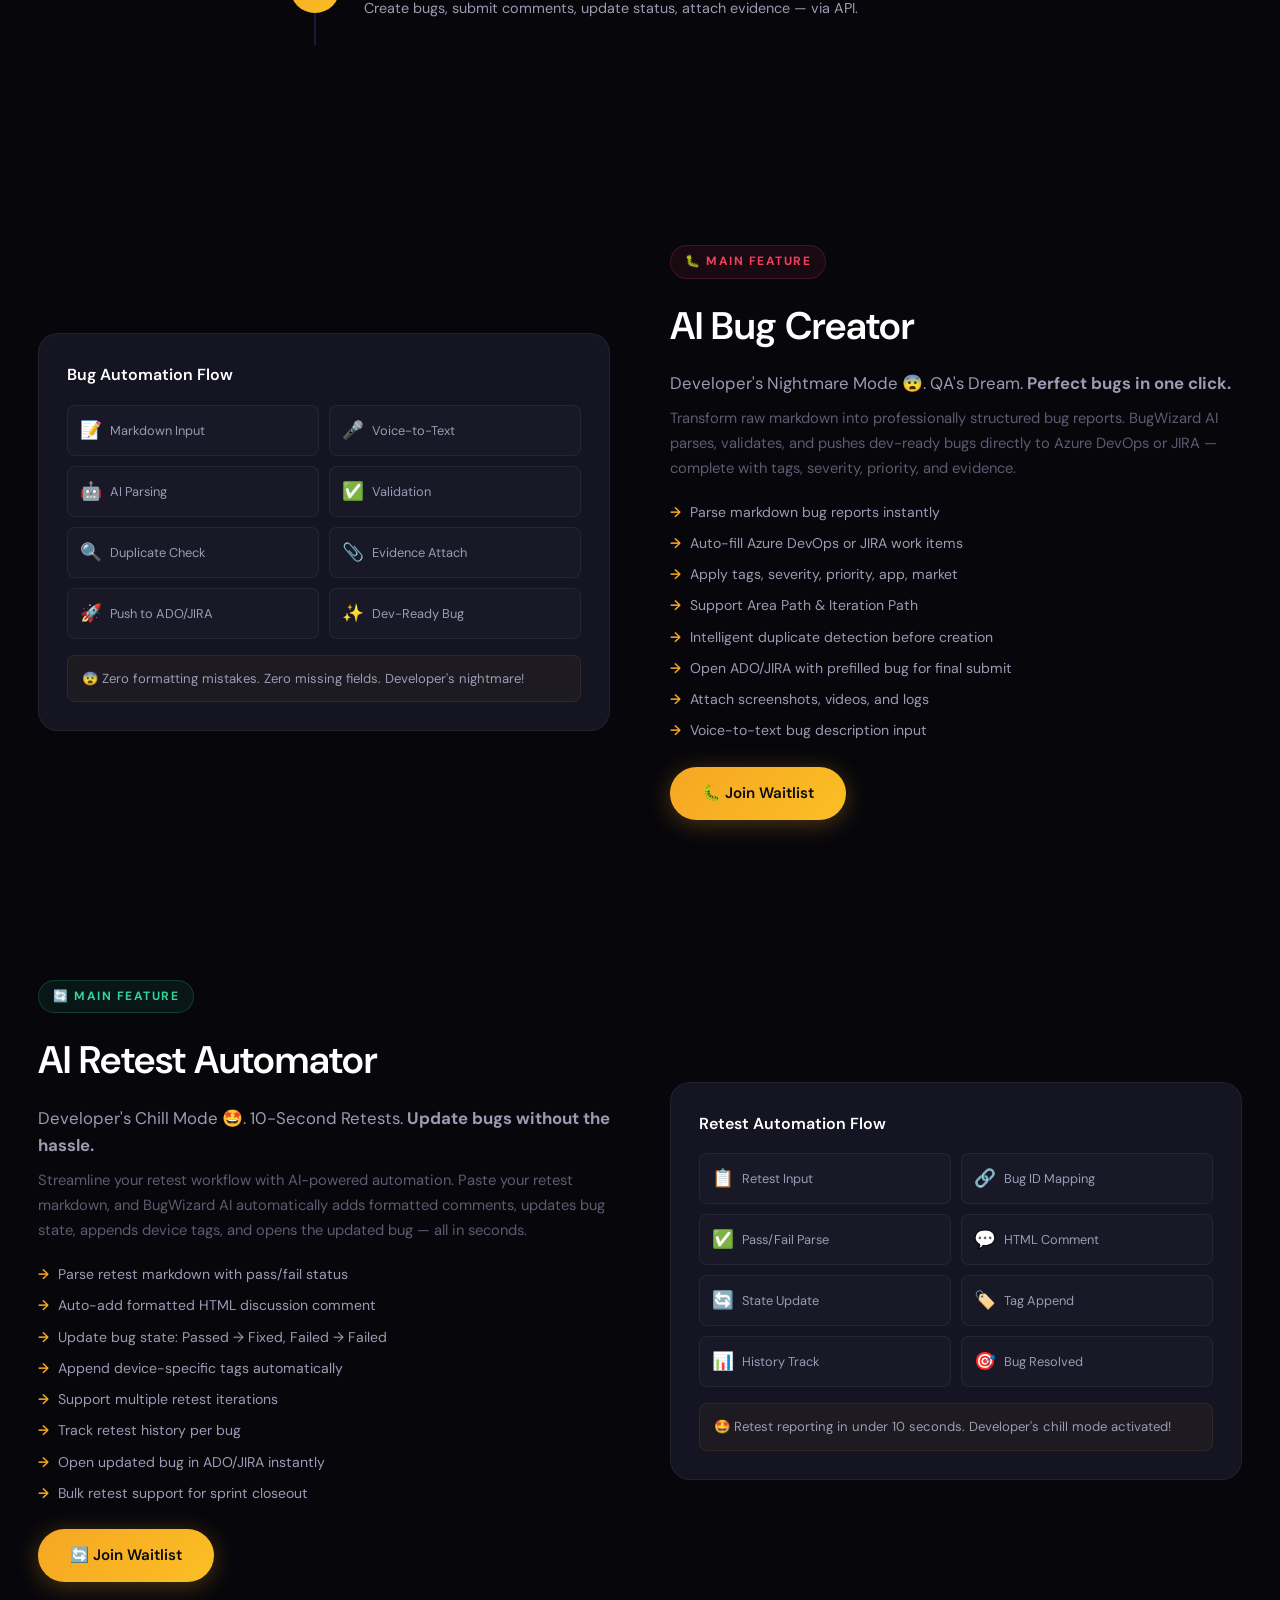
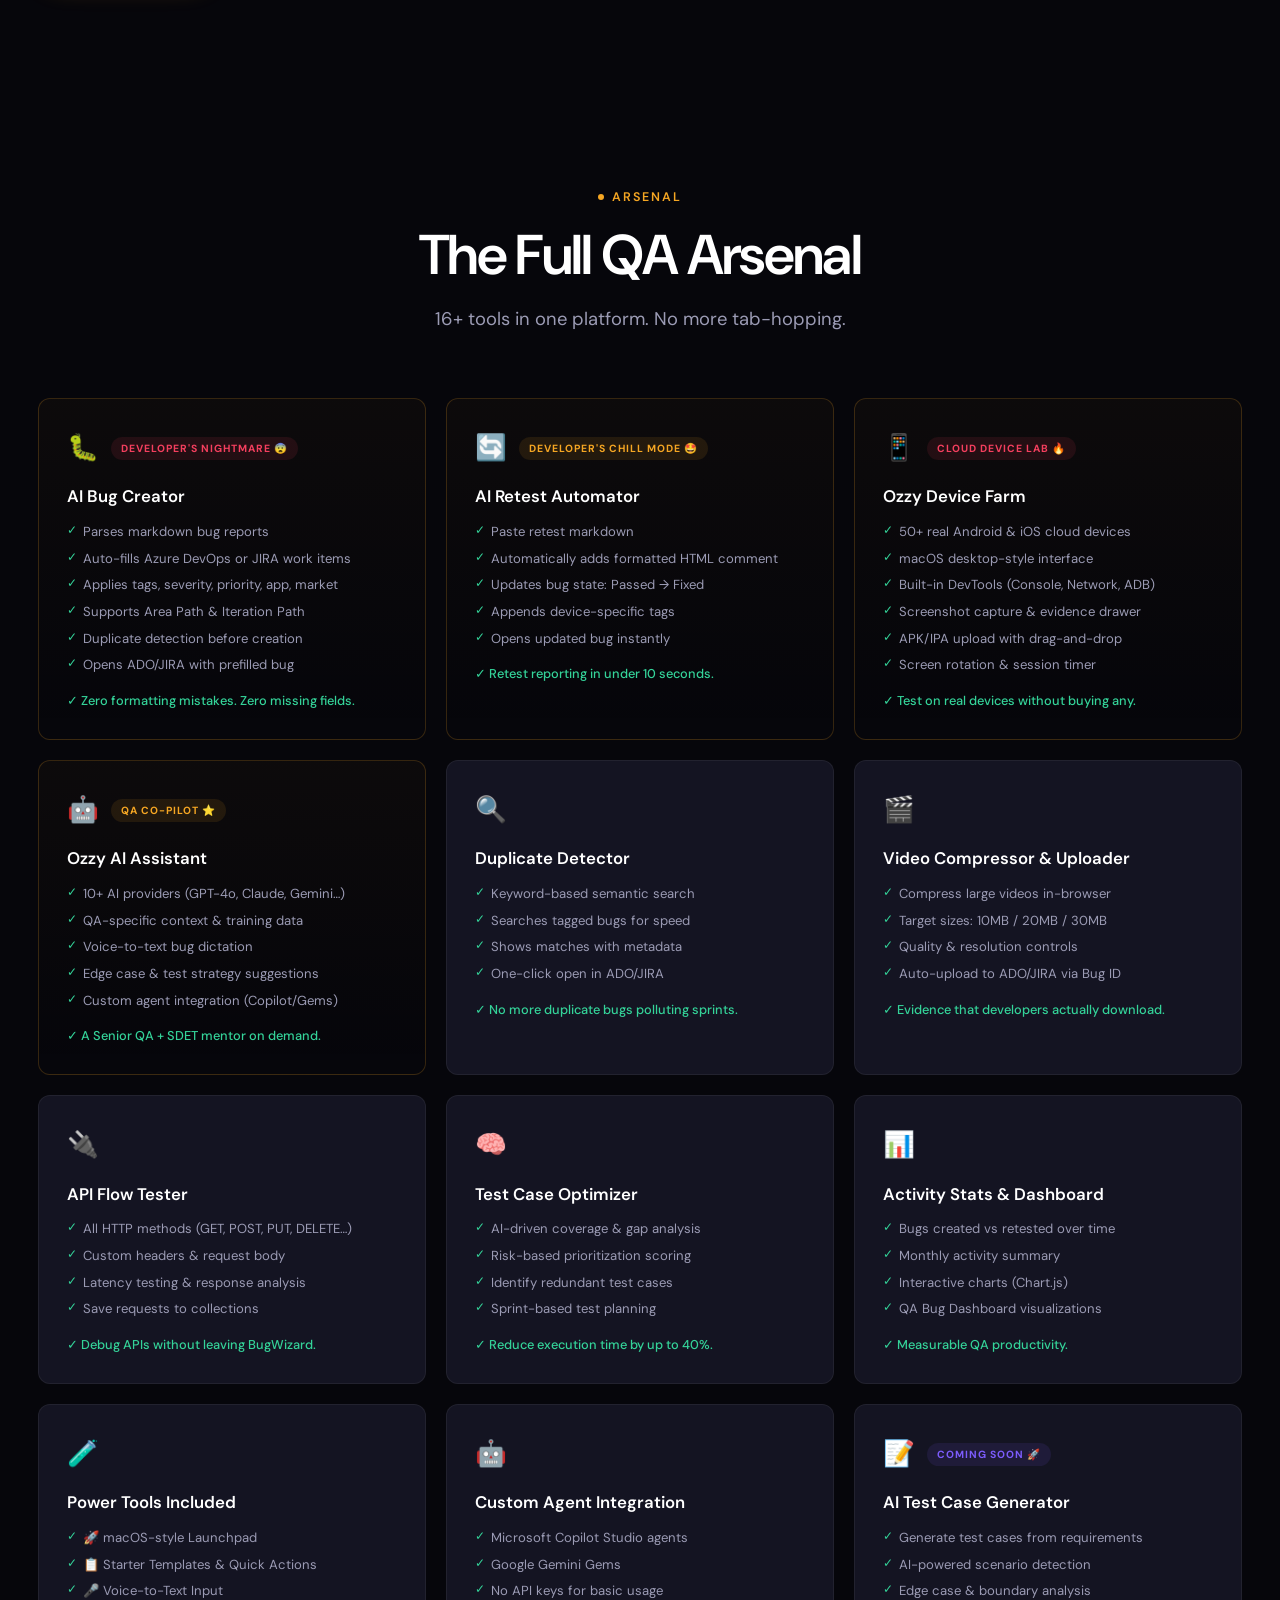
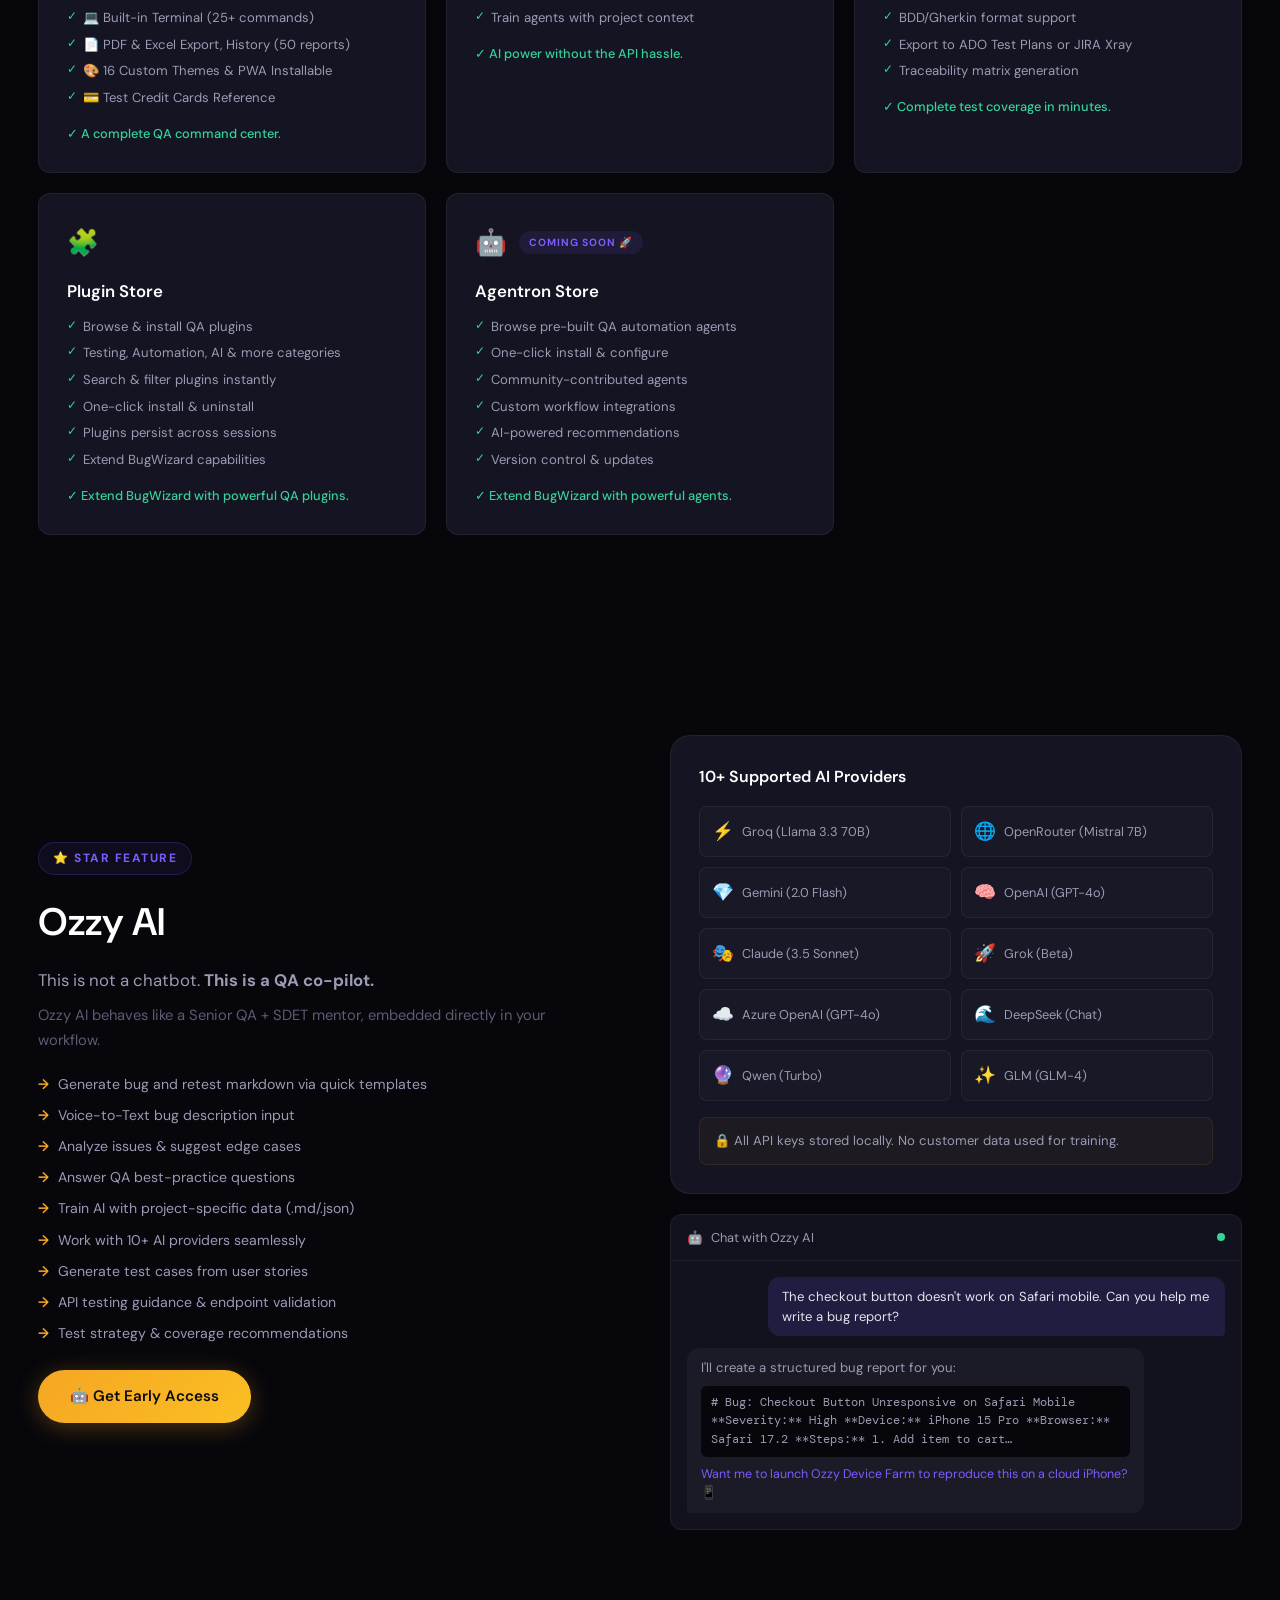
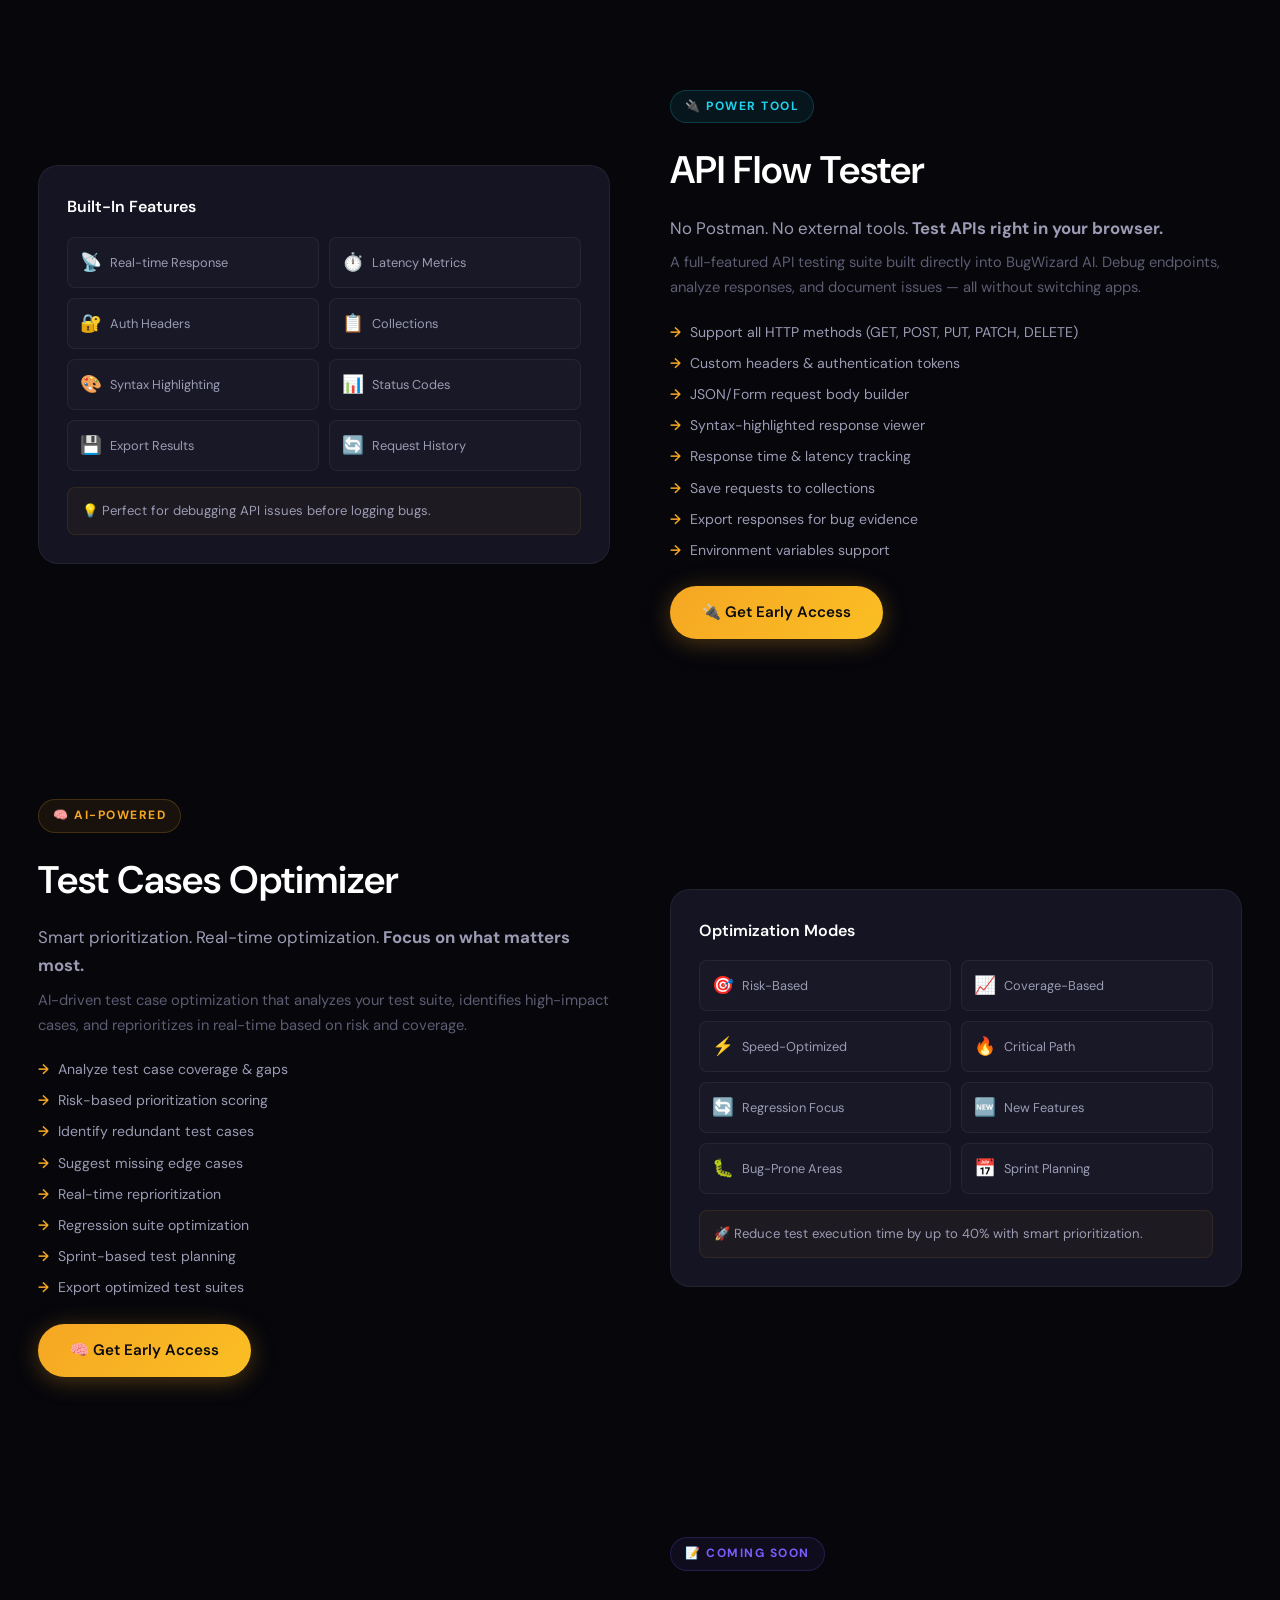
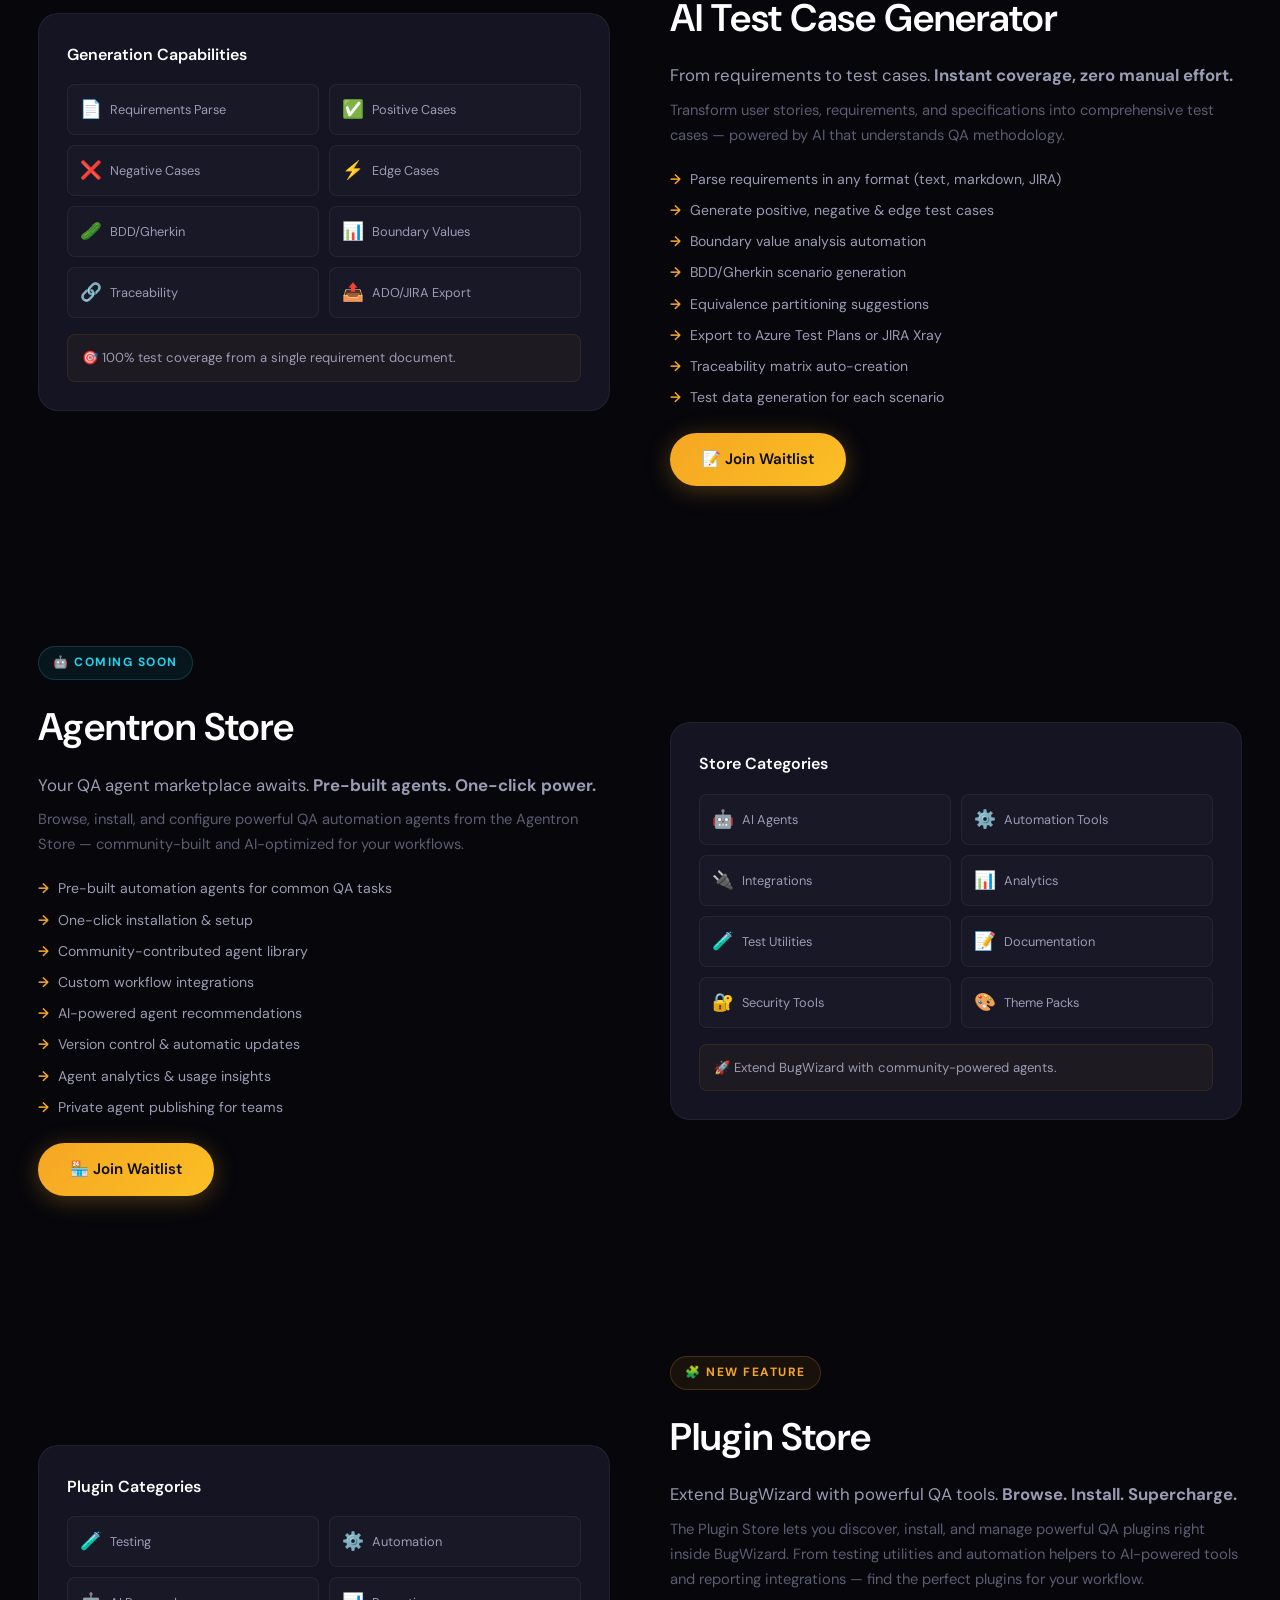
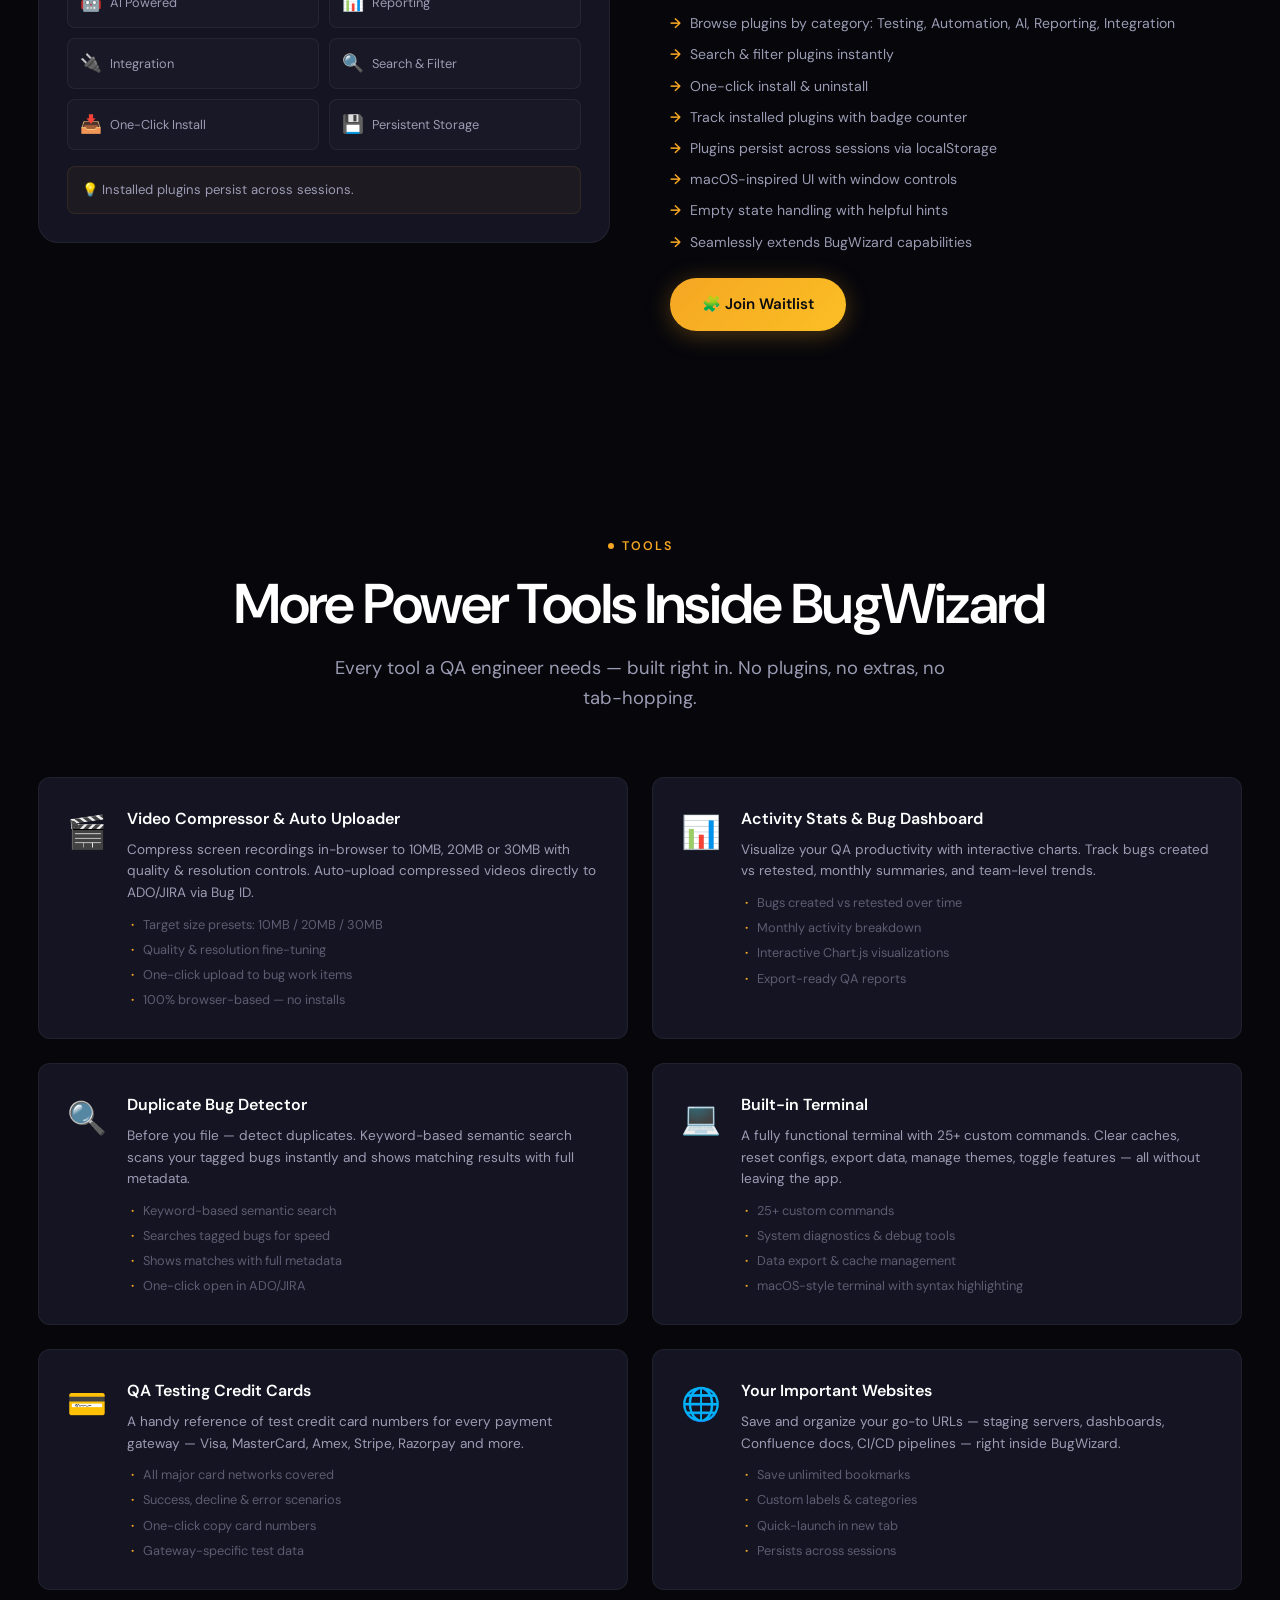
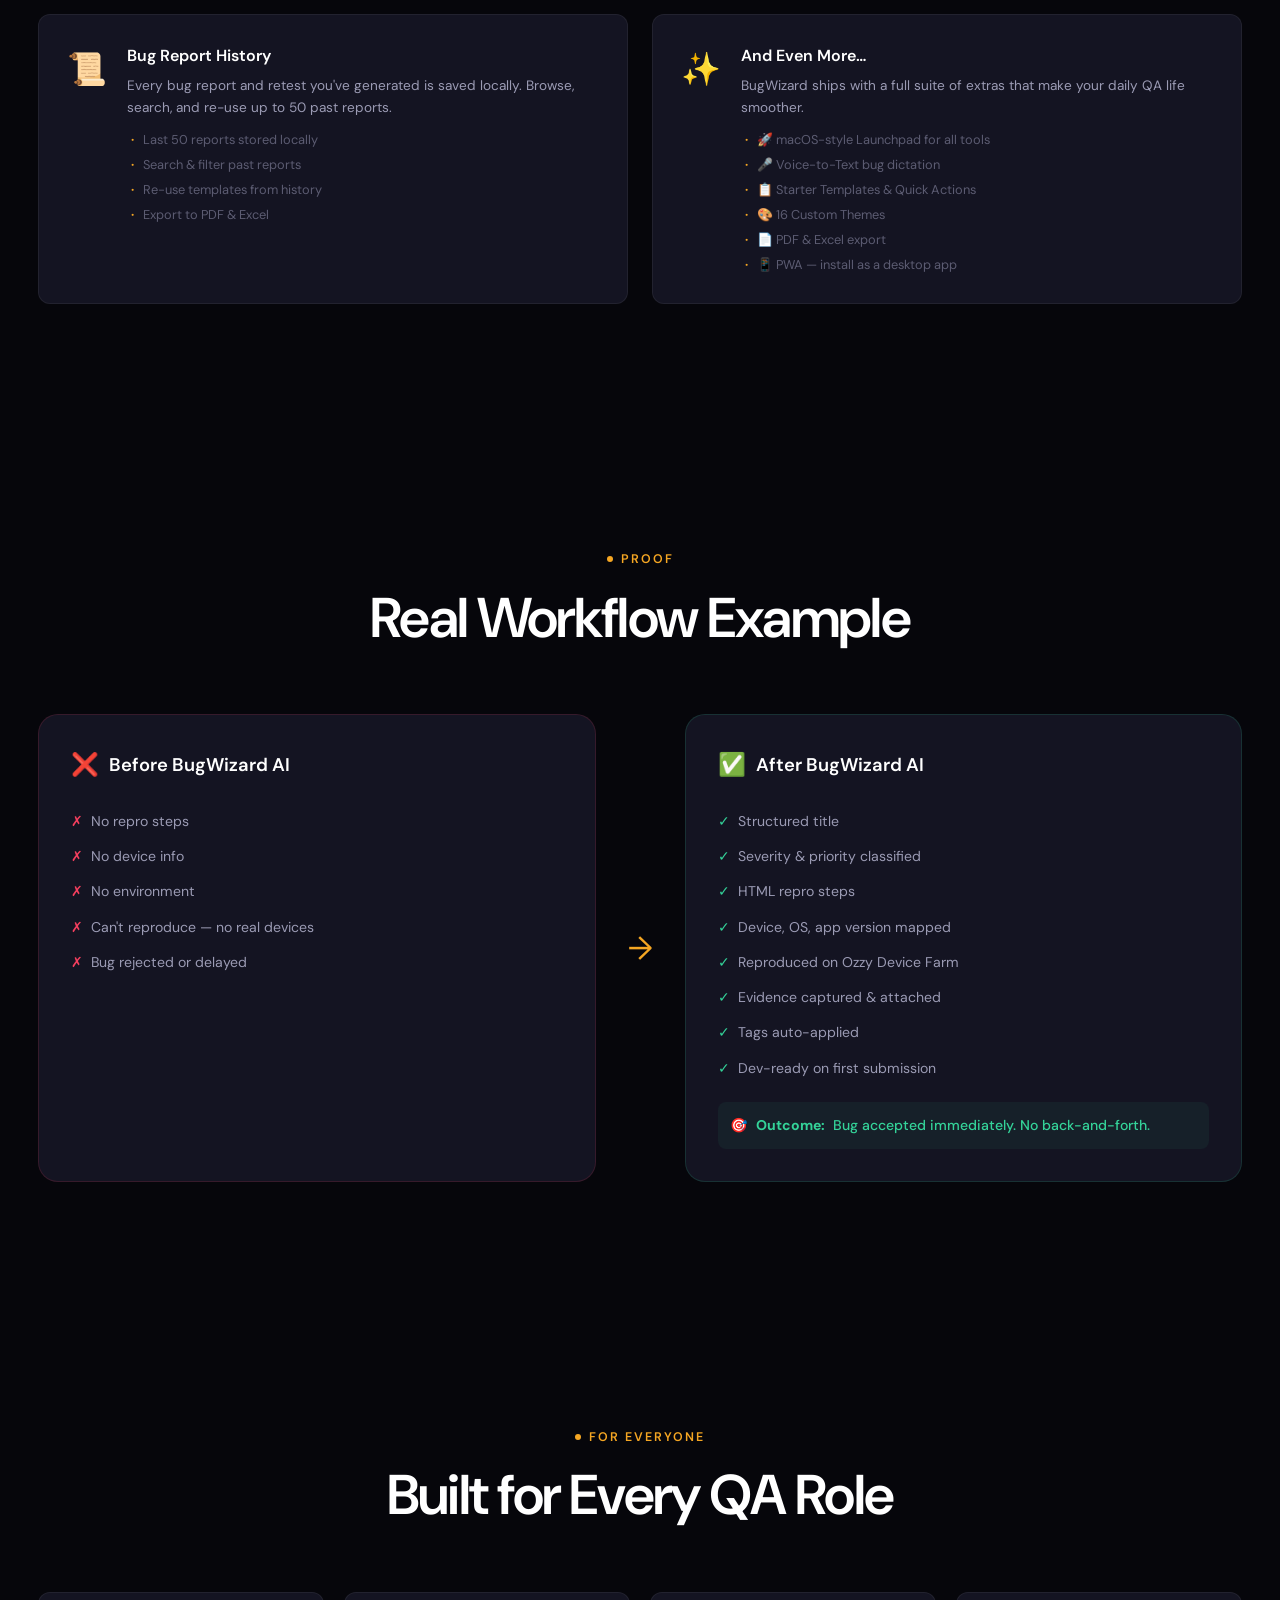
==== commit 16674ad2: "Landing-Page-Changes" ====
--- a/index.html
+++ b/index.html
@@ -44,7 +44,7 @@
             <a href="about.html">About</a>
         </div>
         <div class="nav-cta">
-            <a href="../USER_GUIDE_MANUAL.html" class="btn btn-ghost">User Guide</a>
+            <a href="../Manual and Guides/USER_GUIDE_MANUAL.html" class="btn btn-ghost">User Guide</a>
             <a href="../request-access.html" class="btn btn-ghost">Request Access</a>
             <a href="#waitlist" class="btn btn-primary">Join Waitlist</a>
         </div>
@@ -63,7 +63,7 @@
     <a href="#pricing">Pricing</a>
     <a href="#faq">FAQ</a>
     <a href="about.html">About</a>
-    <a href="../USER_GUIDE_MANUAL.html">User Guide</a>
+    <a href="../Manual and Guides/USER_GUIDE_MANUAL.html">User Guide</a>
     <a href="../request-access.html">Request Access</a>
     <a href="#waitlist" class="btn btn-primary">Join Waitlist</a>
 </div>
@@ -123,7 +123,7 @@
 
                 <!-- Waitlist pill -->
                 <div class="waitlist-pill">
-                    🚀 Join <strong id="waitlist-count">4859</strong>+ QA engineers on the waitlist
+                    🚀 Join <strong id="waitlist-count">6,214</strong>+ QA engineers on the waitlist
                 </div>
 
                 <div class="hero-cta">
@@ -1061,7 +1061,7 @@
         </div>
         <div class="security-note reveal">
             <span class="hl">Your data never leaves your browser.</span>
-            <a href="../USER_GUIDE_MANUAL.html">Read the User Guide →</a>
+            <a href="../Manual and Guides/USER_GUIDE_MANUAL.html">Read the User Guide →</a>
         </div>
     </div>
 </section>
@@ -1254,7 +1254,7 @@
                     <li>Test Case Generator</li>
                     <li>Email support</li>
                 </ul>
-                <a href="#waitlist" class="btn btn-primary">Join Waitlist</a>
+                <a href="buy-plan.html?plan=monthly" class="btn btn-primary">Buy this Plan</a>
             </div>
             <!-- Yearly -->
             <div class="pricing-card reveal">
@@ -1275,7 +1275,7 @@
                     <li>Agentron Store access</li>
                     <li>Activity Stats &amp; Reports</li>
                 </ul>
-                <a href="#waitlist" class="btn btn-ghost">Join Waitlist</a>
+                <a href="buy-plan.html?plan=yearly" class="btn btn-primary">Buy this Plan</a>
             </div>
             <!-- Unlimited -->
             <div class="pricing-card reveal">
@@ -1294,7 +1294,7 @@
                     <li>White-label option available</li>
                     <li>Advanced analytics dashboard</li>
                 </ul>
-                <a href="#waitlist" class="btn btn-ghost">Join Waitlist</a>
+                <a href="buy-plan.html?plan=unlimited" class="btn btn-primary">Buy this Plan</a>
             </div>
             <!-- Enterprise -->
             <div class="pricing-card reveal">
@@ -1374,7 +1374,7 @@
                 <span>BugWizard AI</span>
             </div>
             <div class="footer-links">
-                <a href="../USER_GUIDE_MANUAL.html">User Guide</a>
+                <a href="../Manual and Guides/USER_GUIDE_MANUAL.html">User Guide</a>
                 <a href="#features">Features</a>
                 <a href="#device-farm">Device Farm</a>
                 <a href="#faq">FAQ</a>
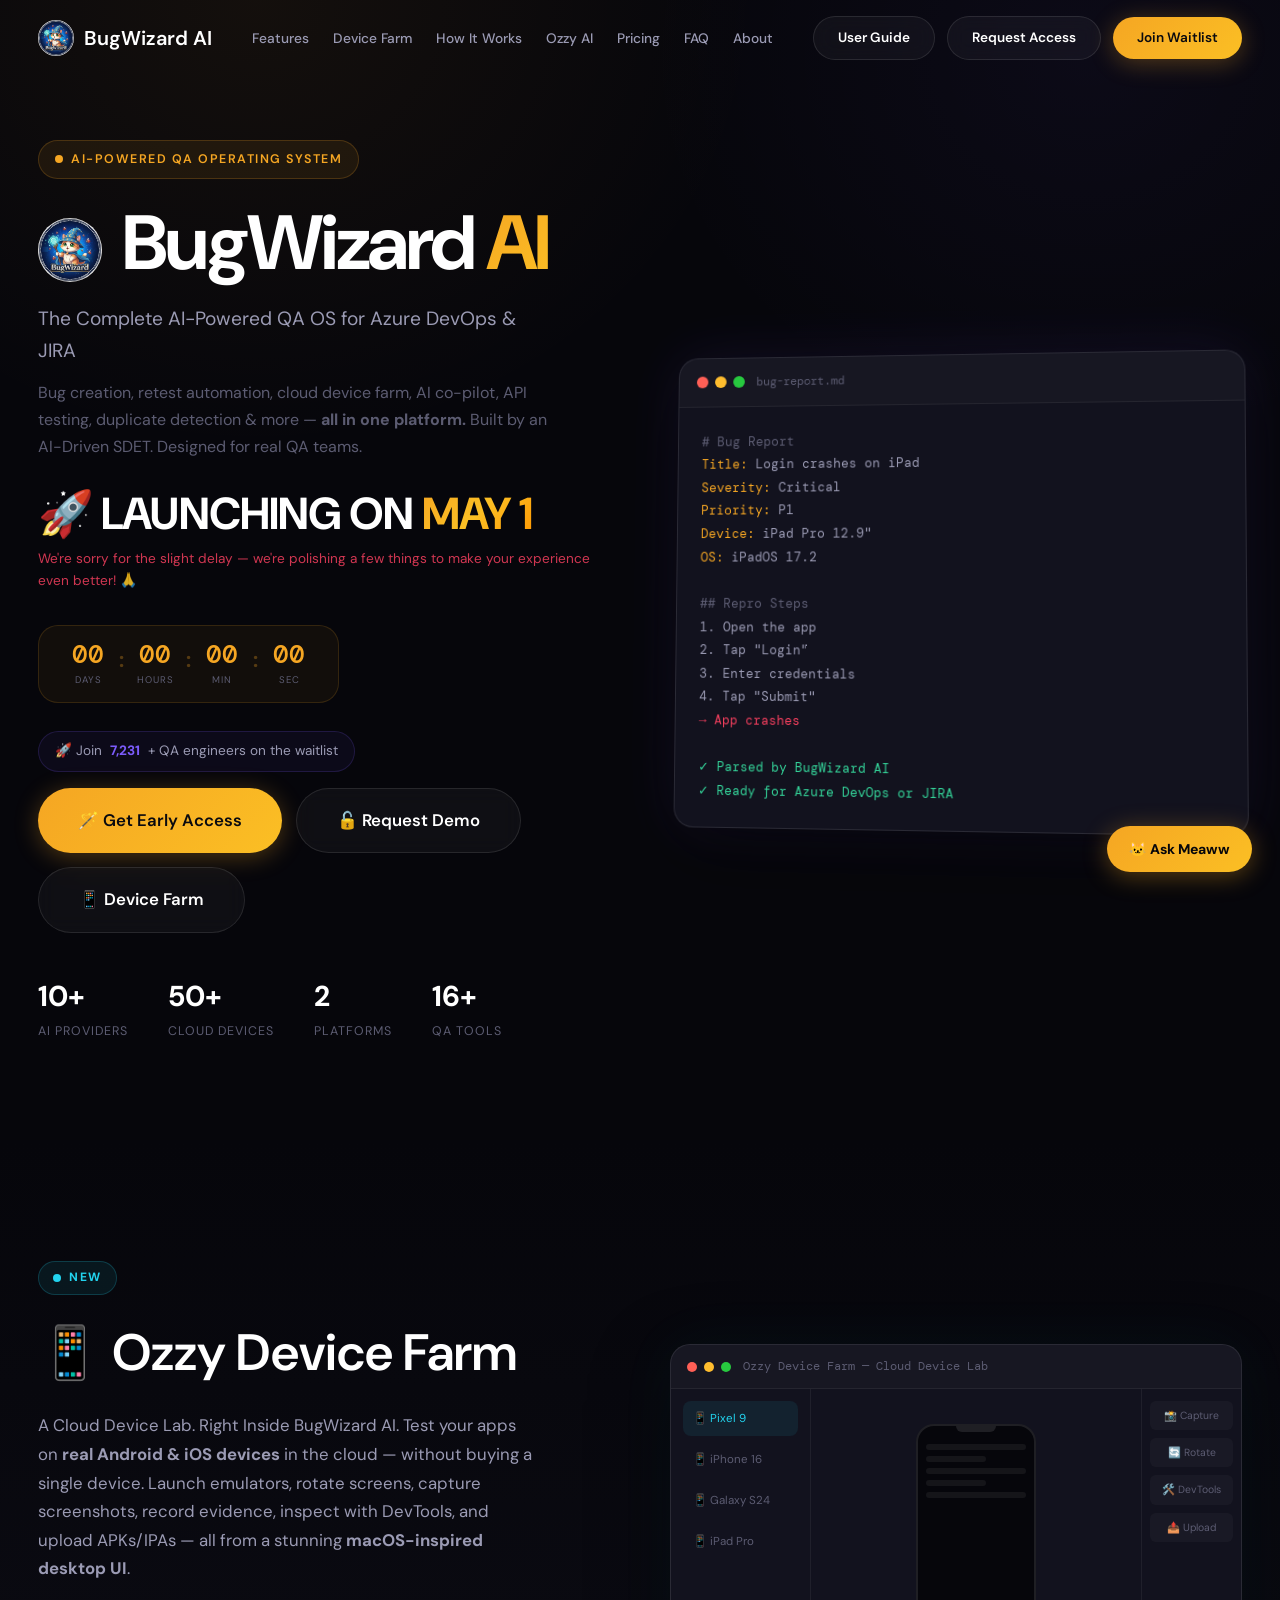
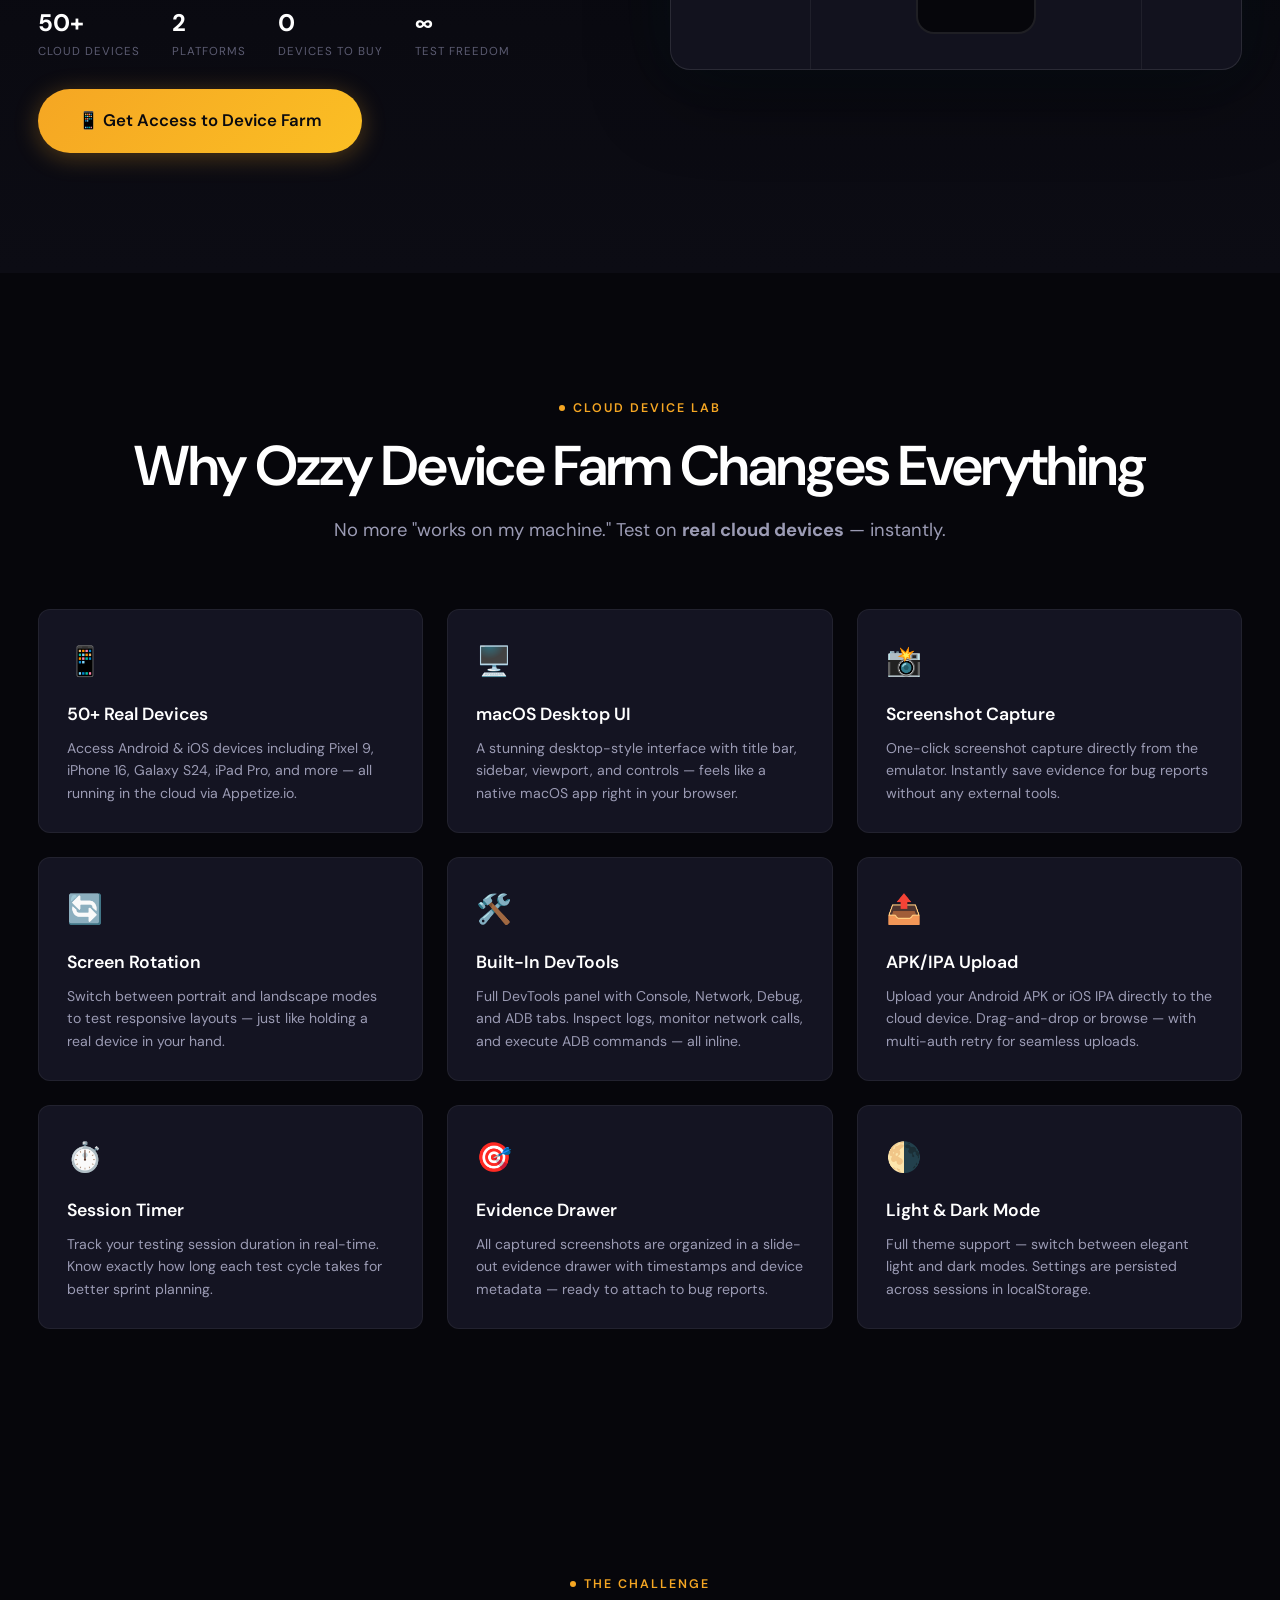
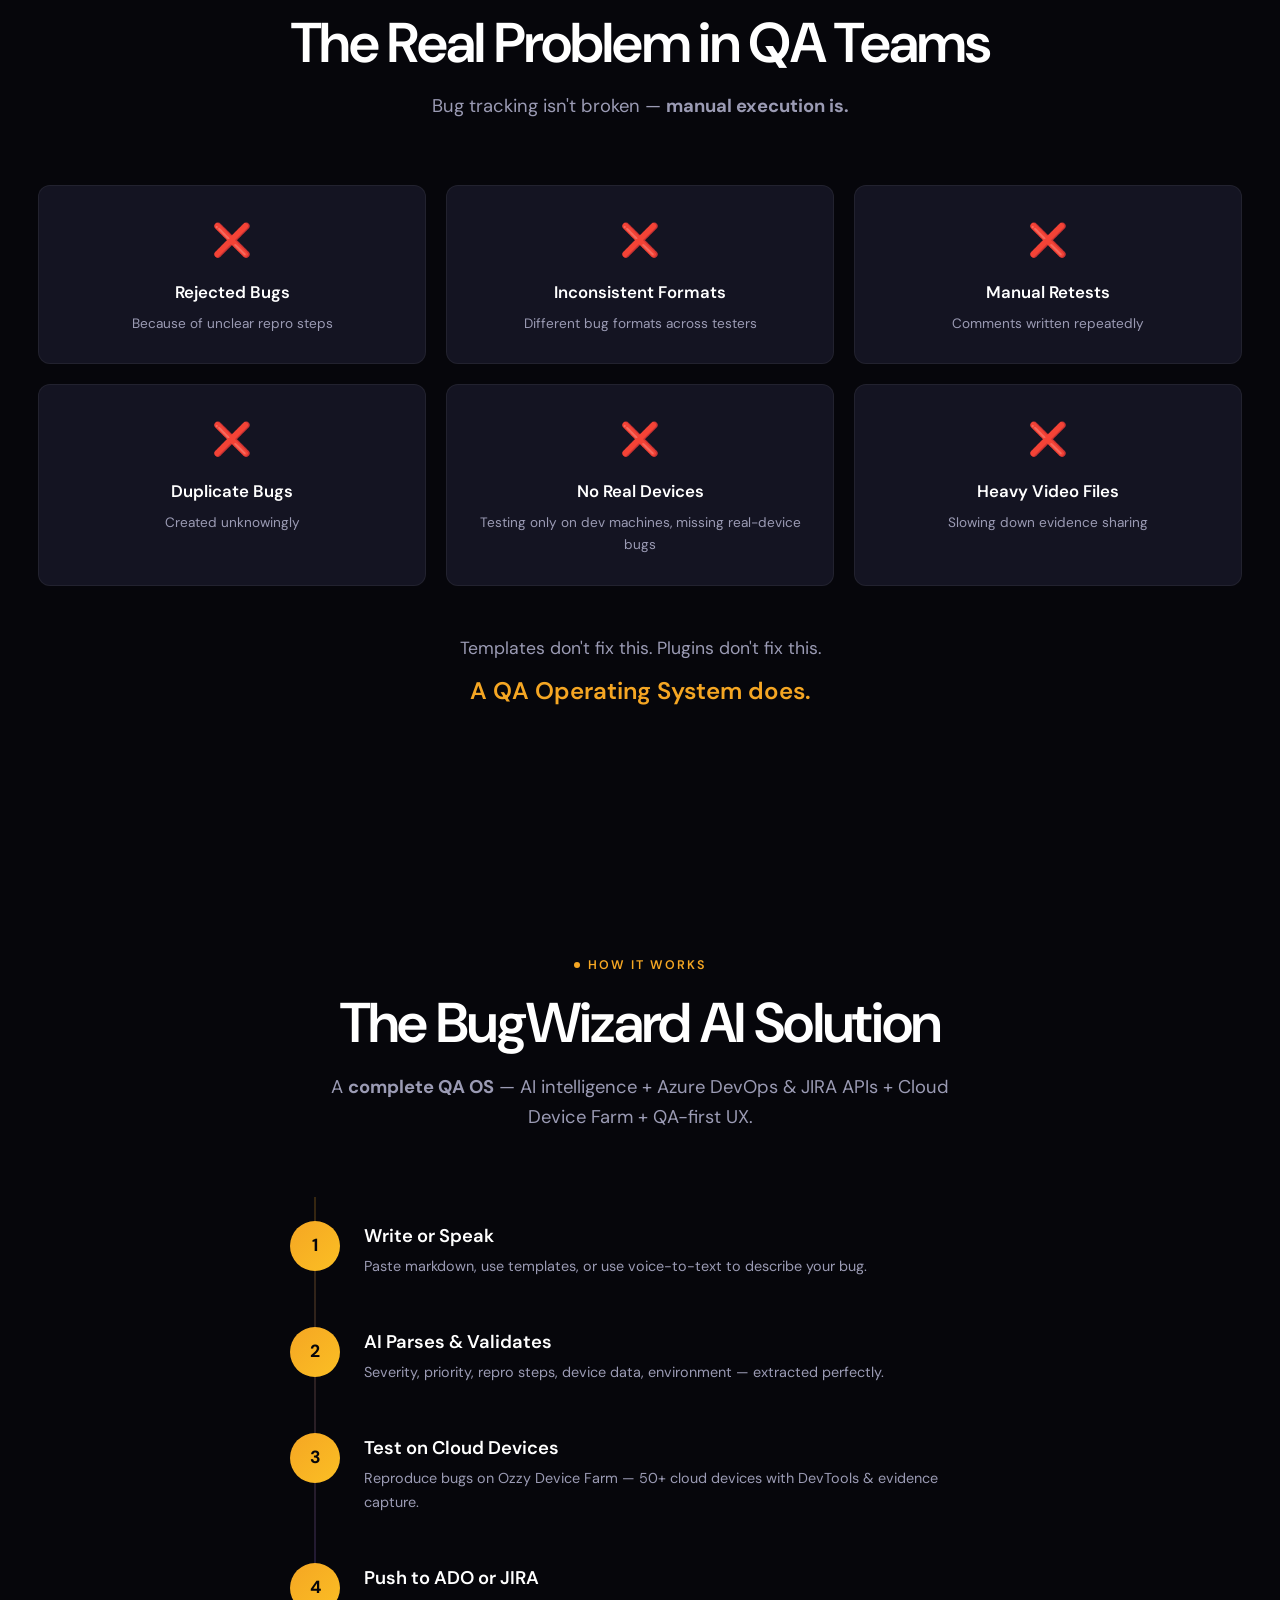
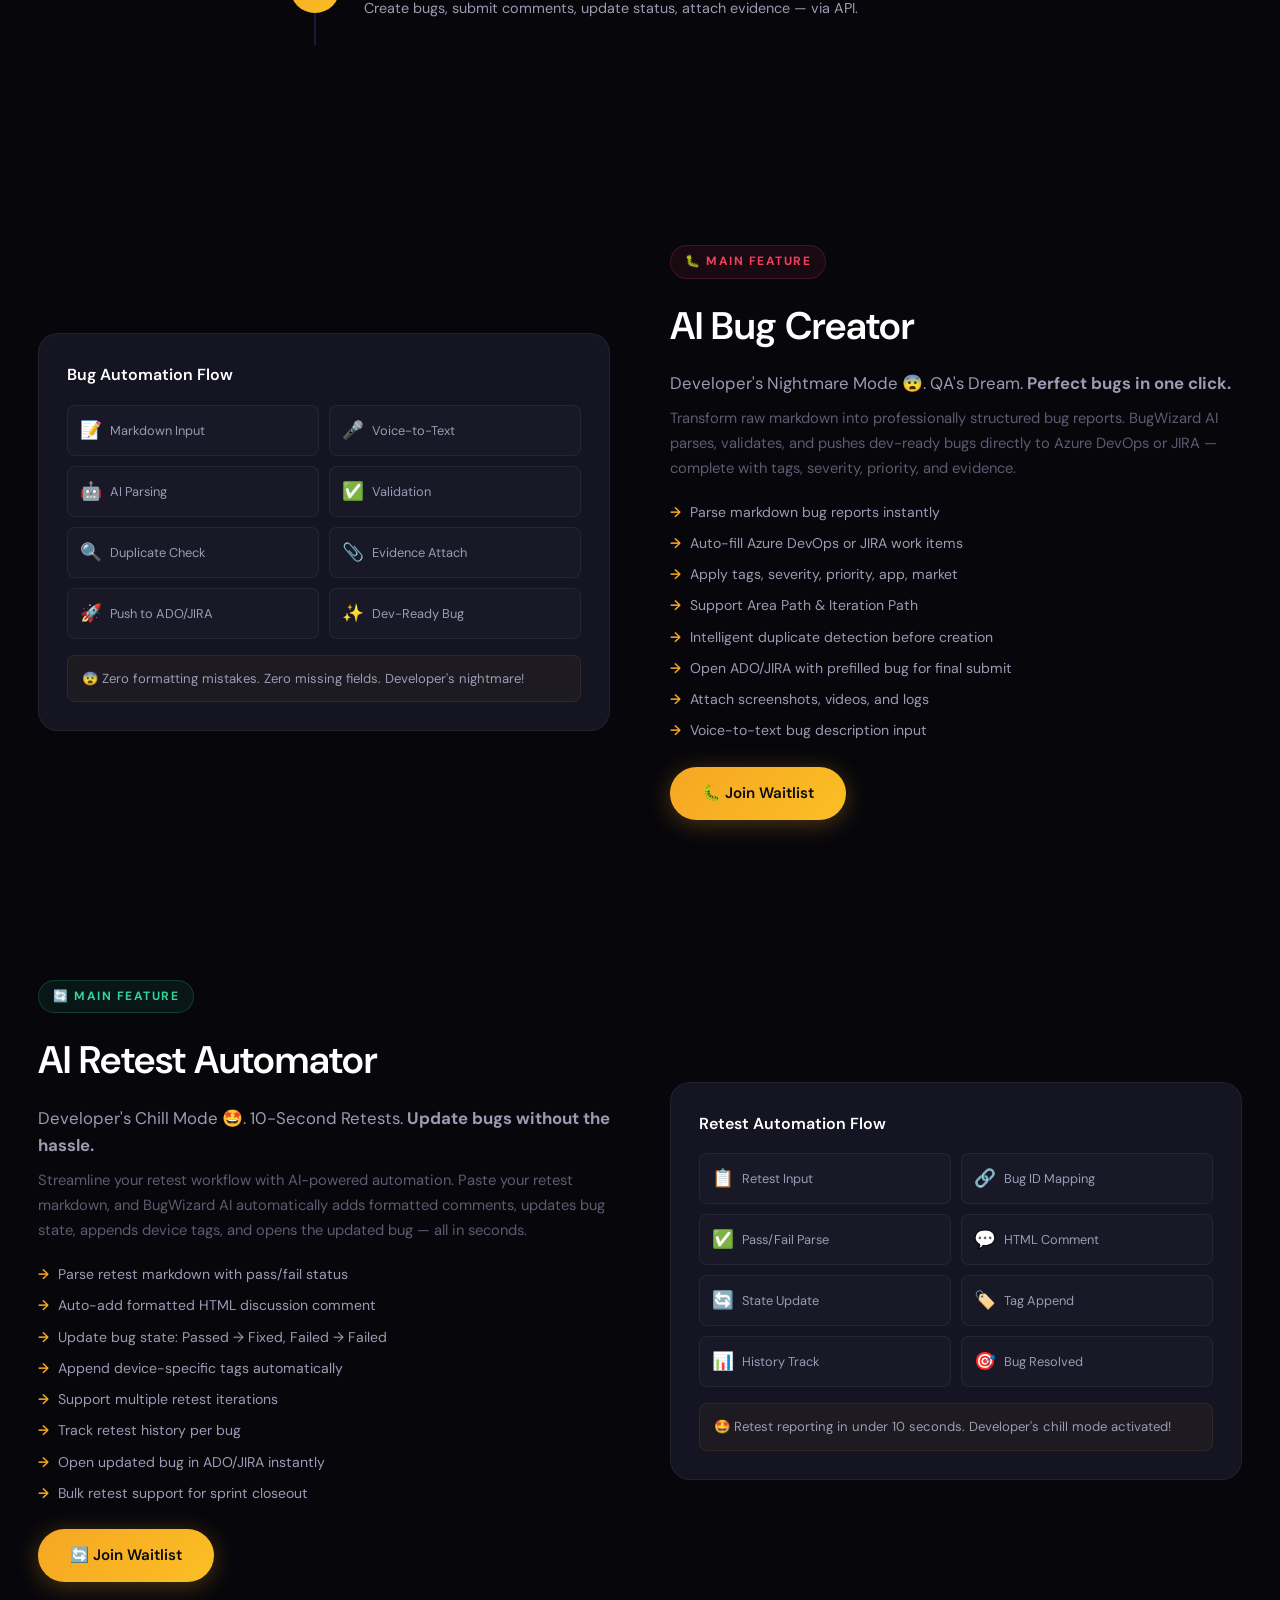
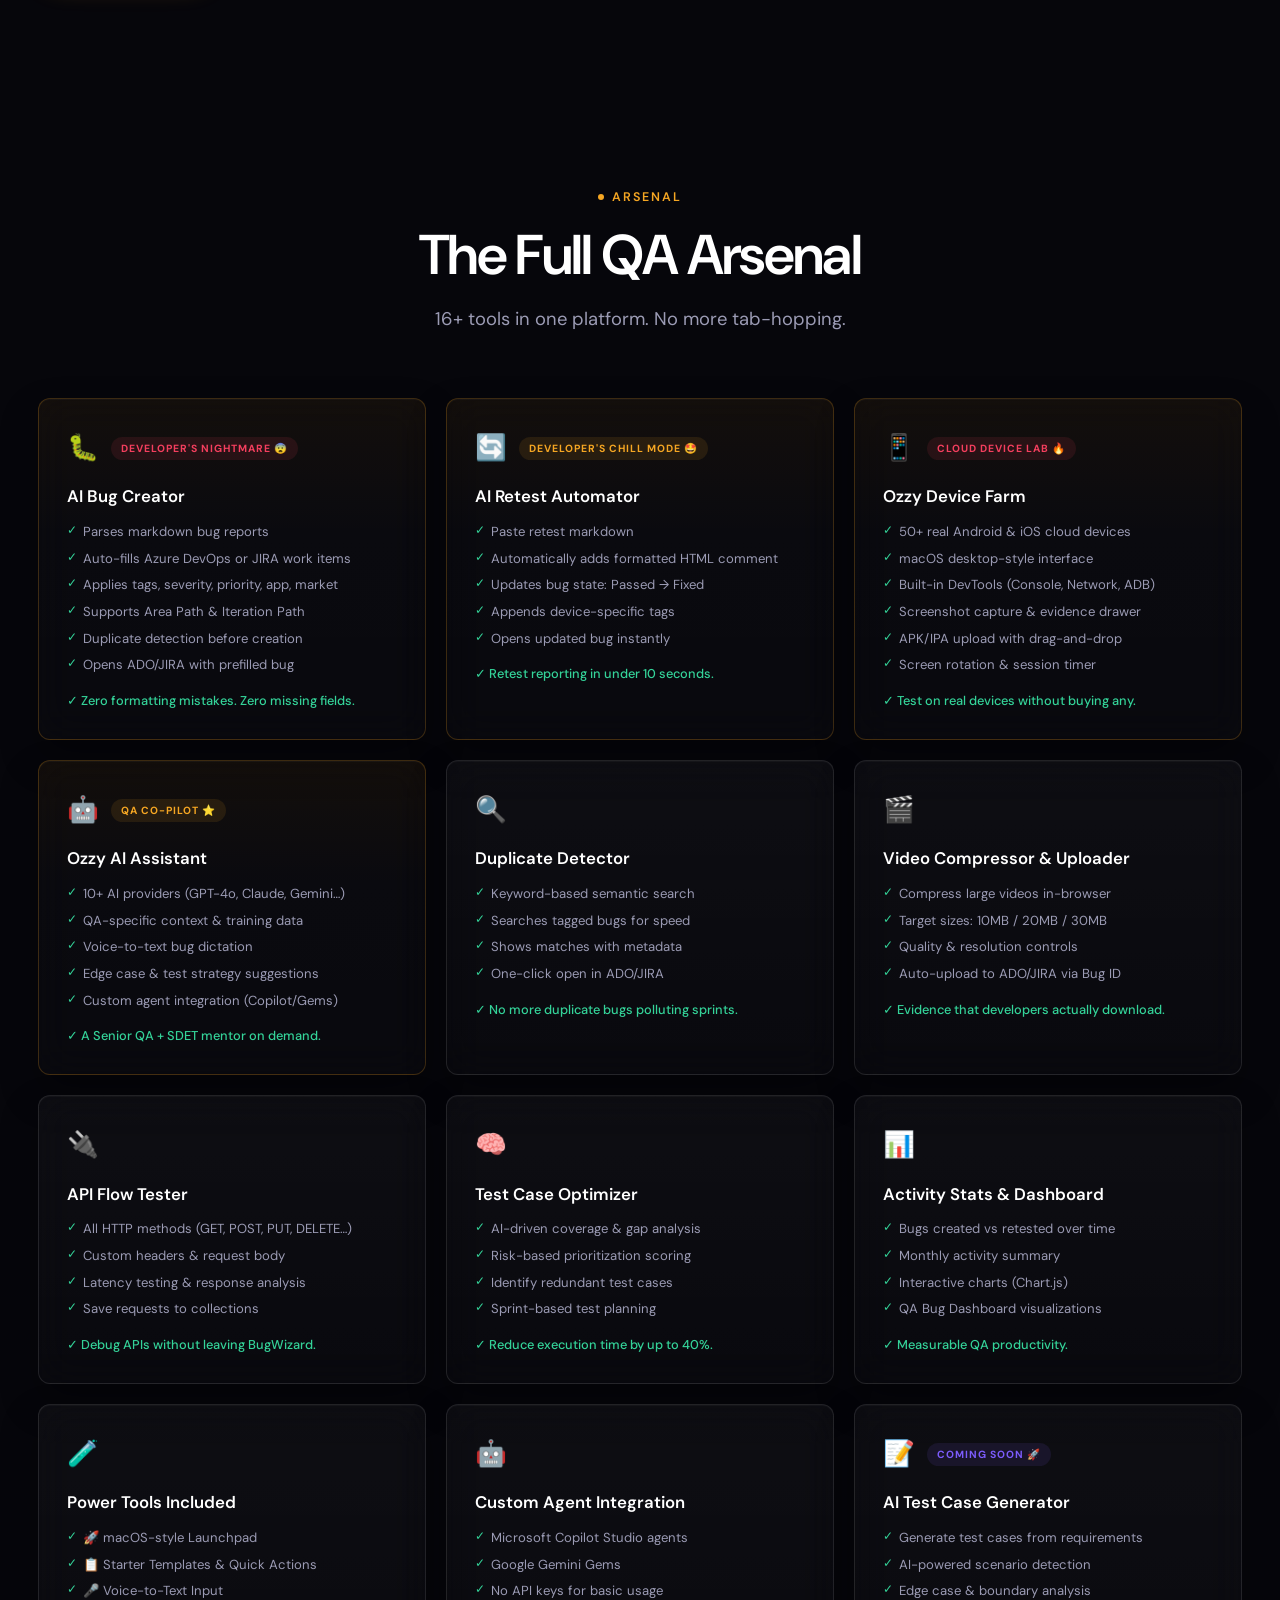
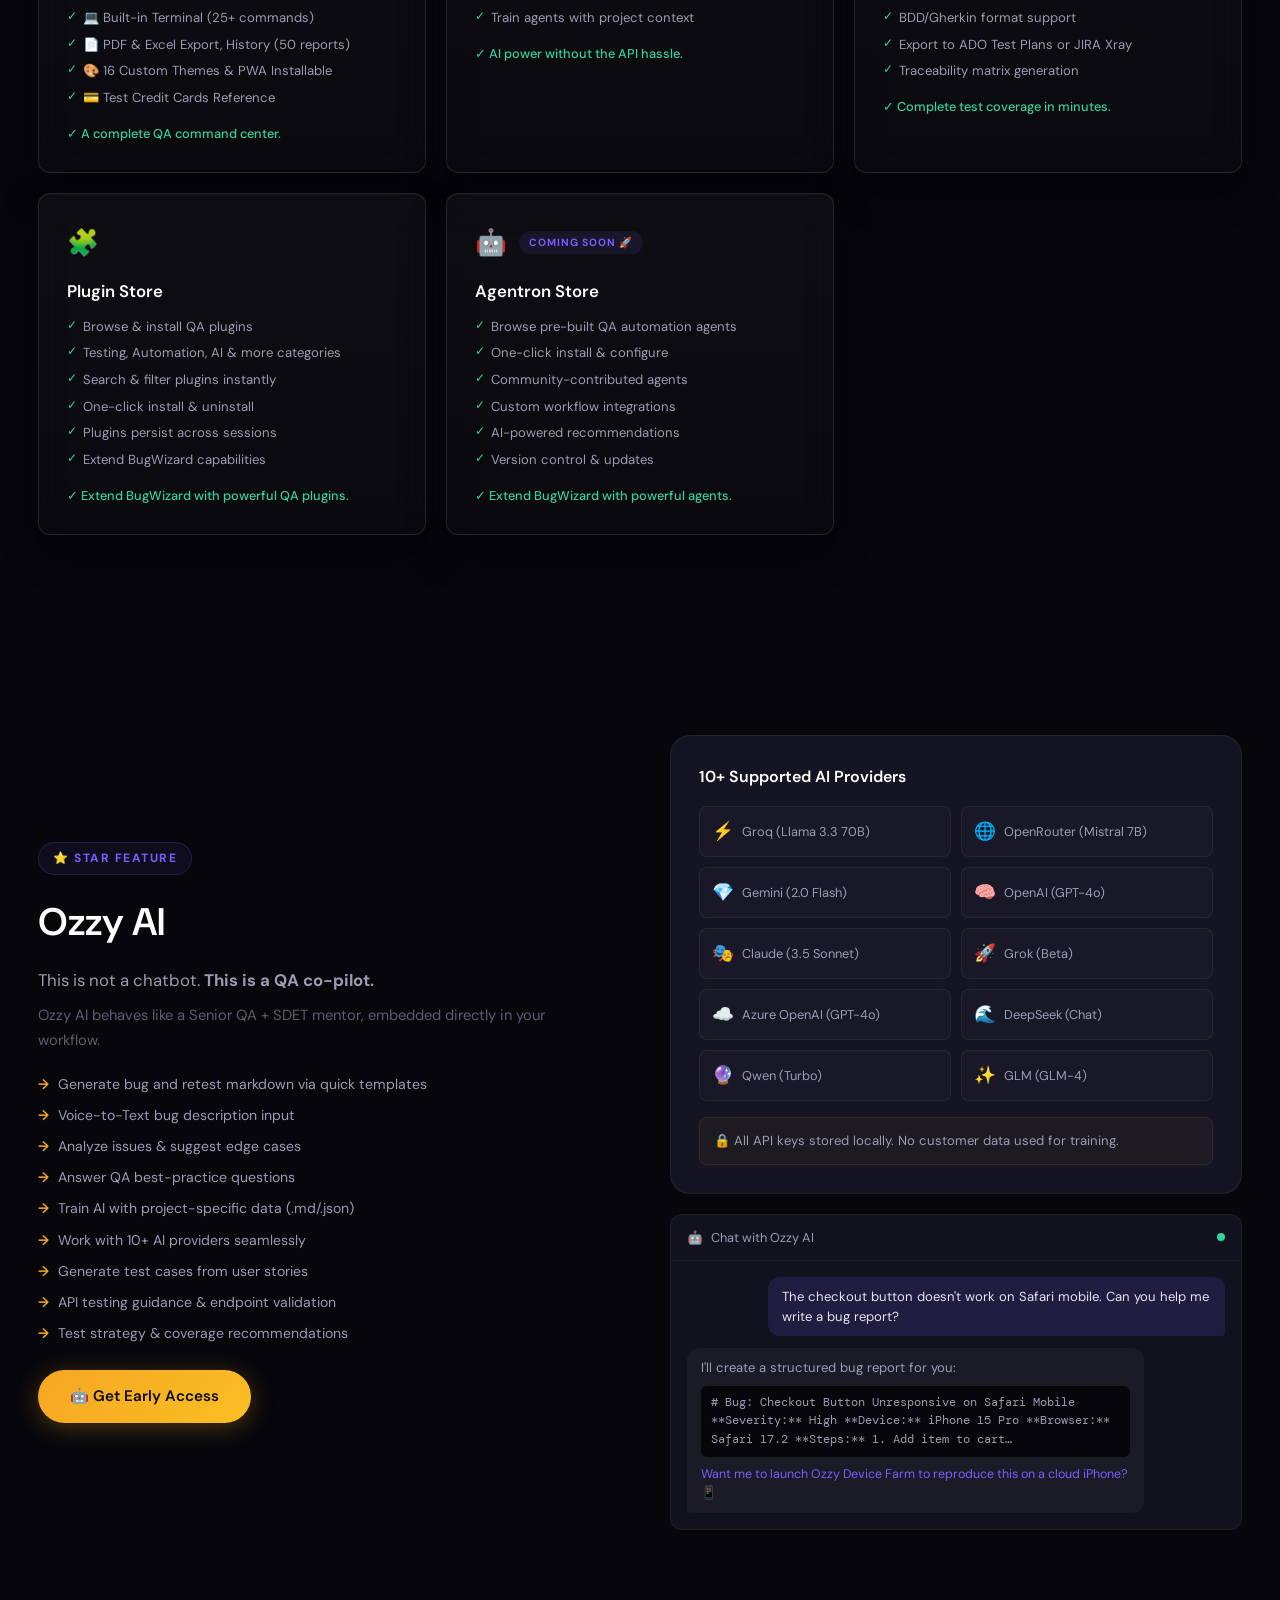
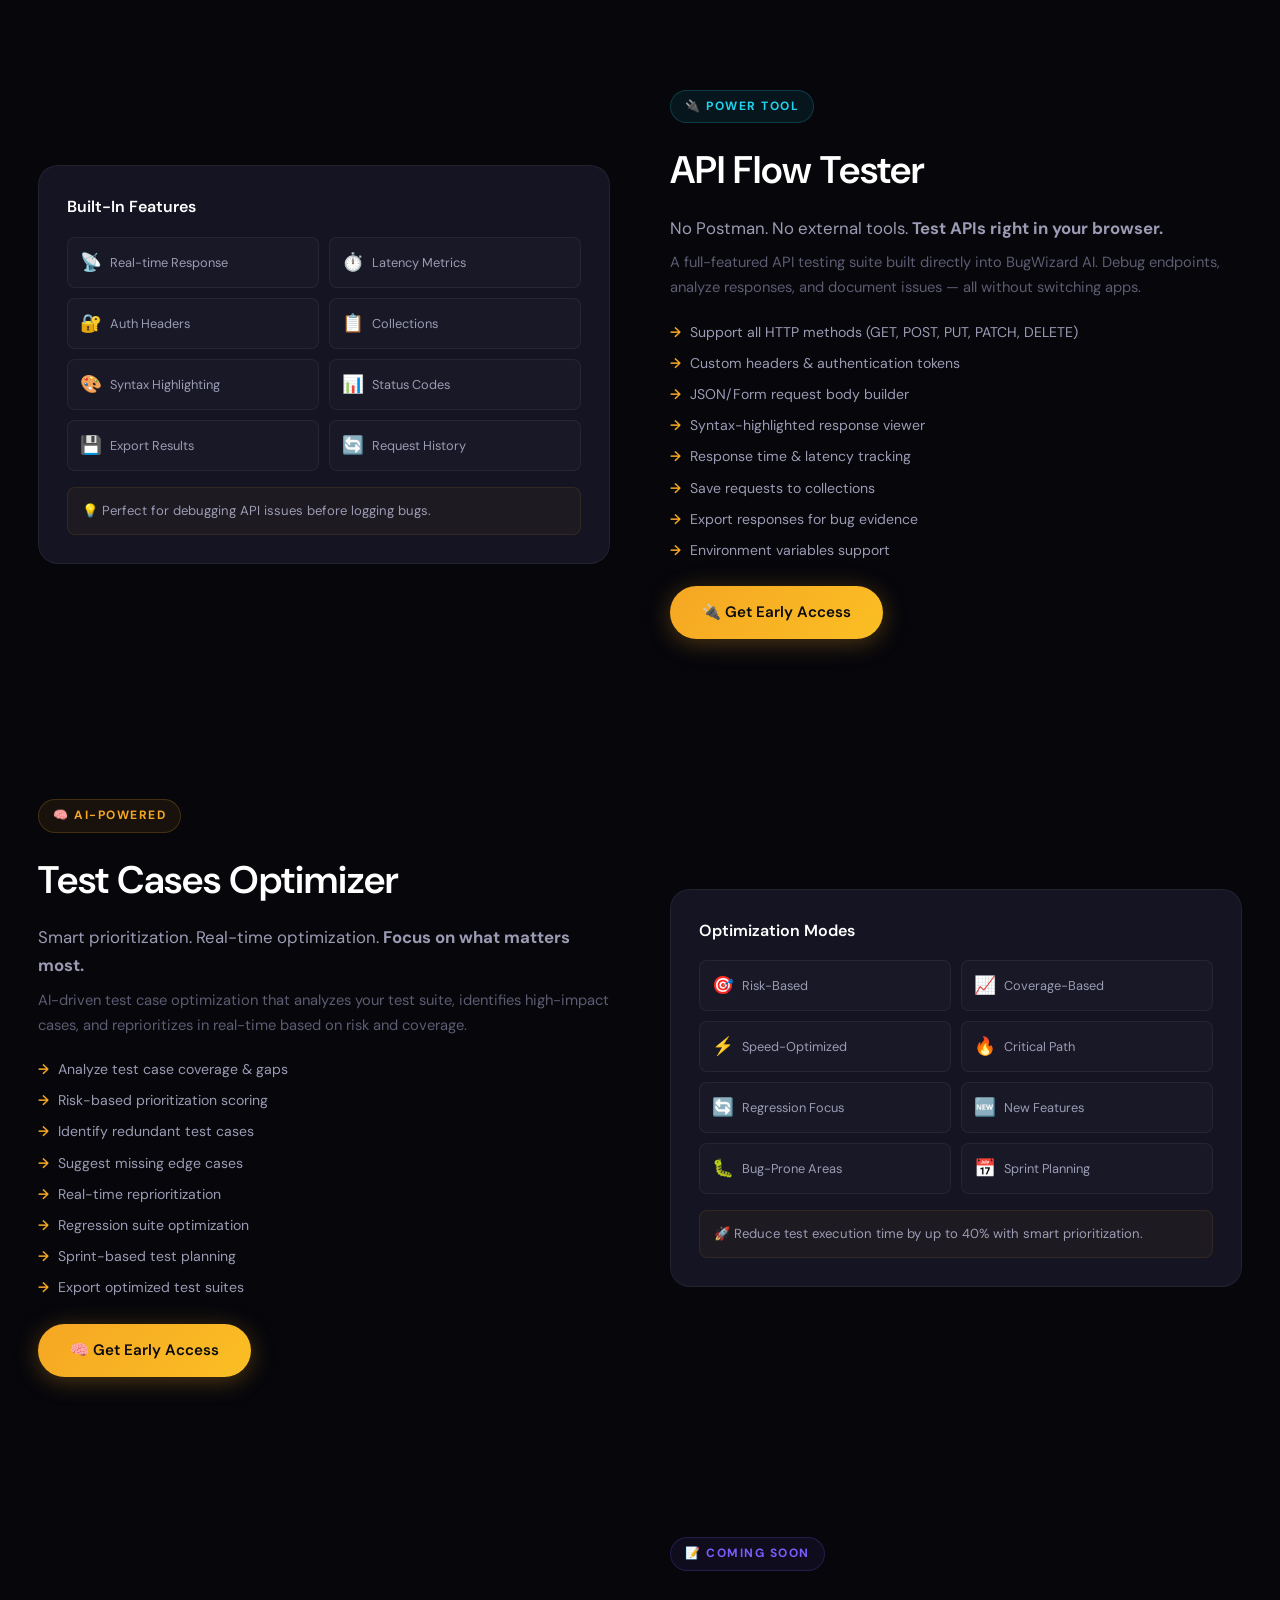
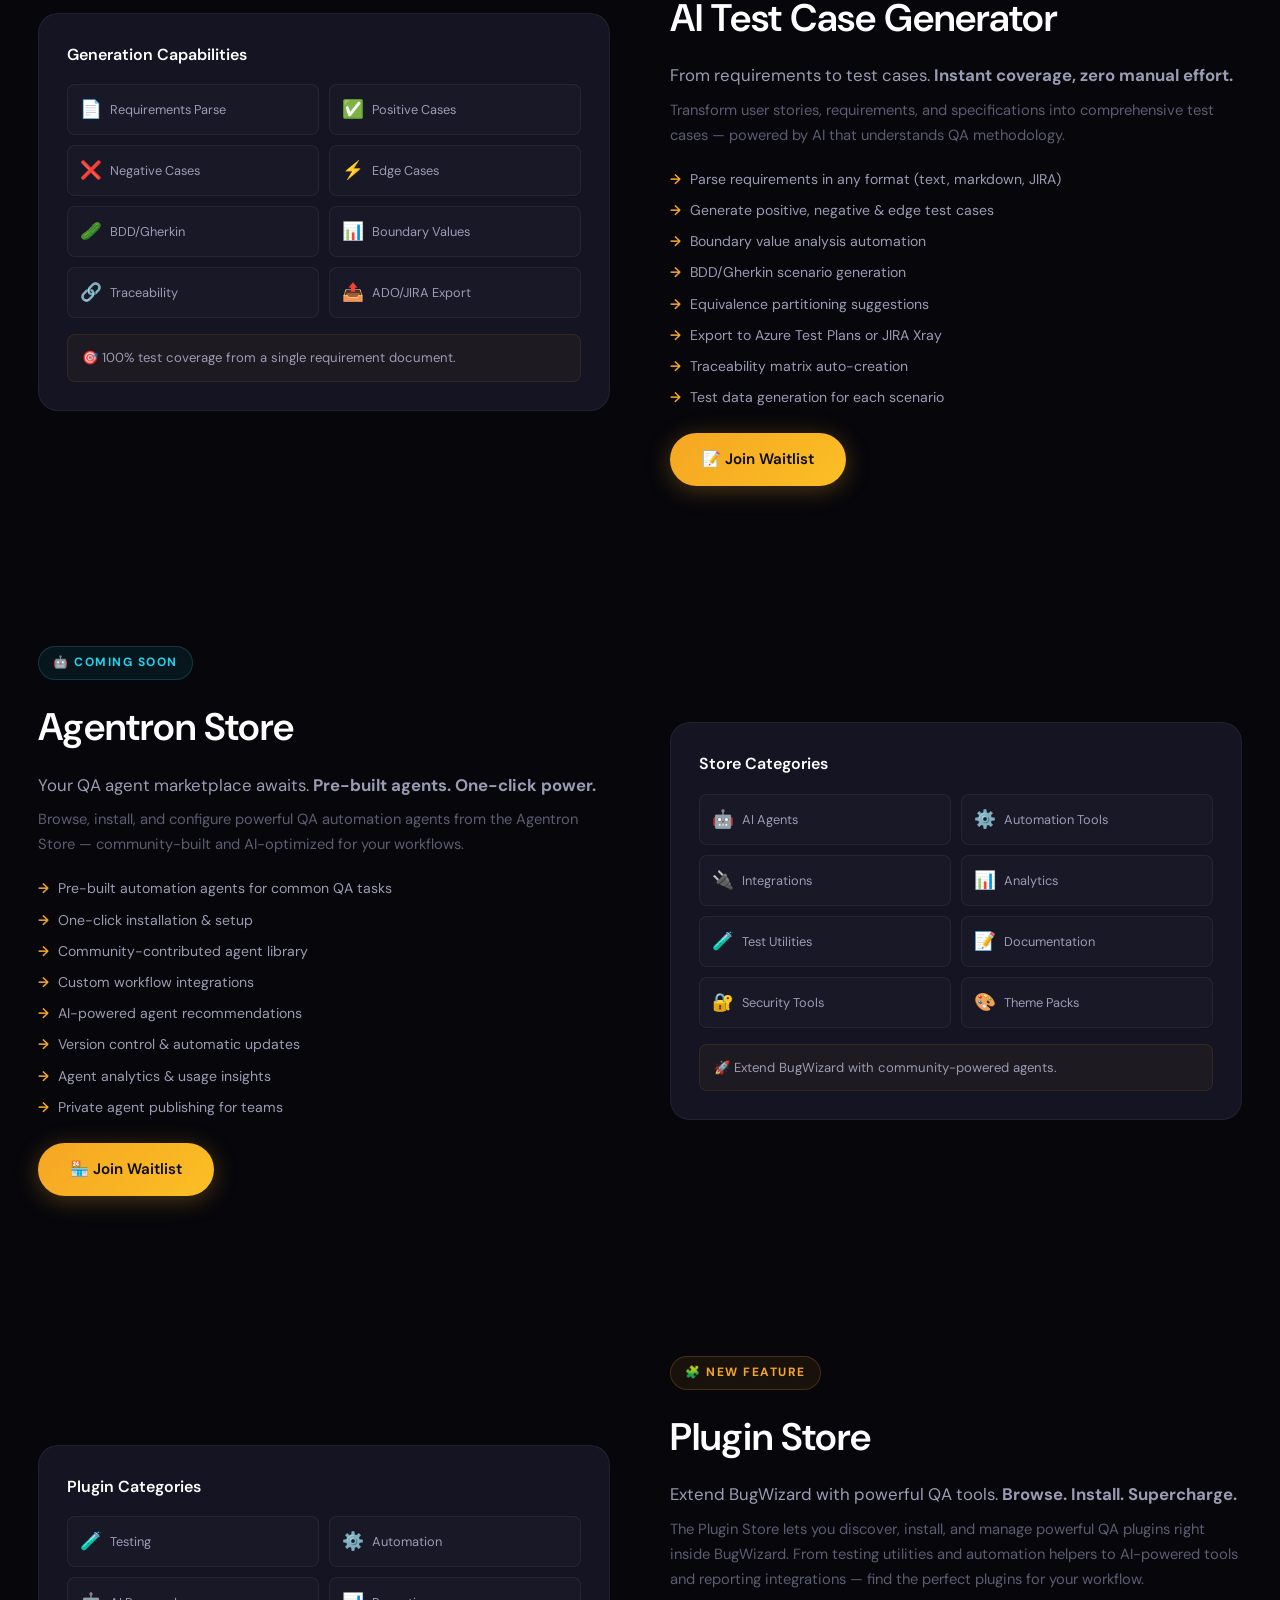
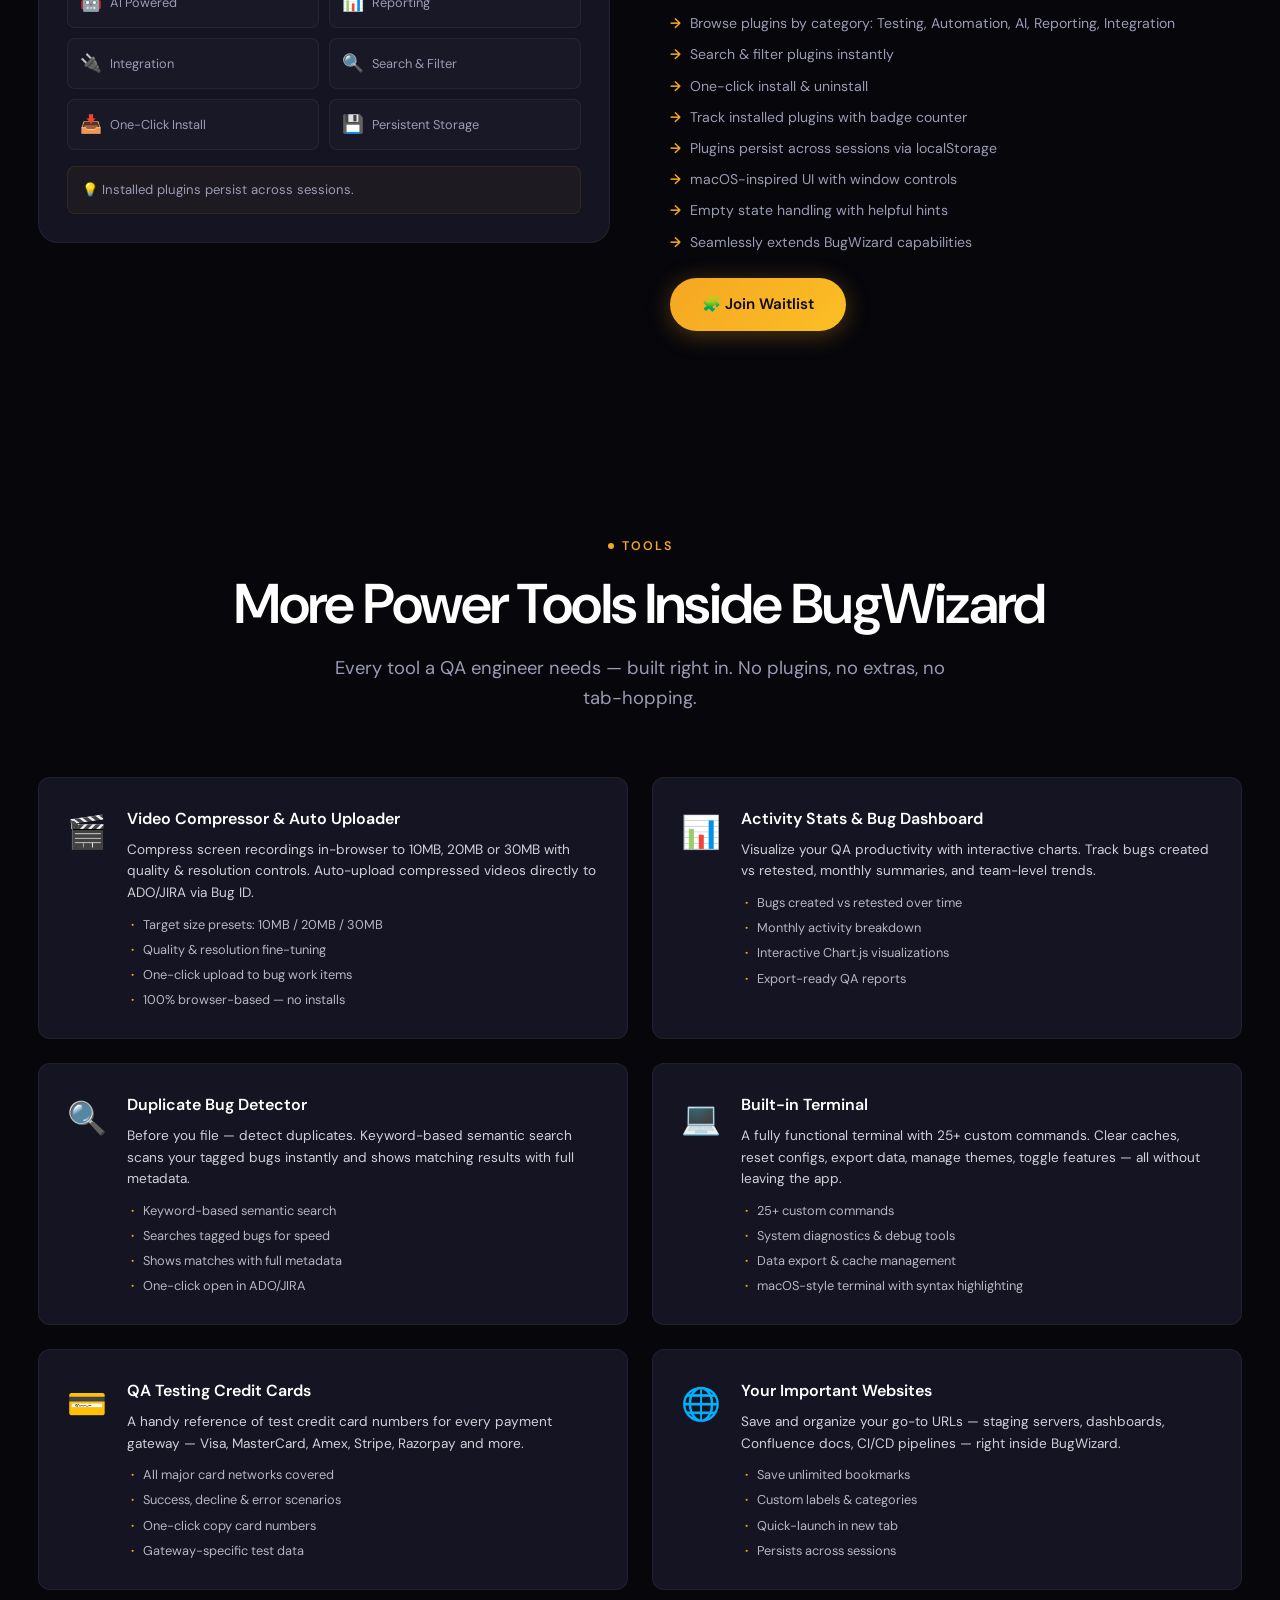
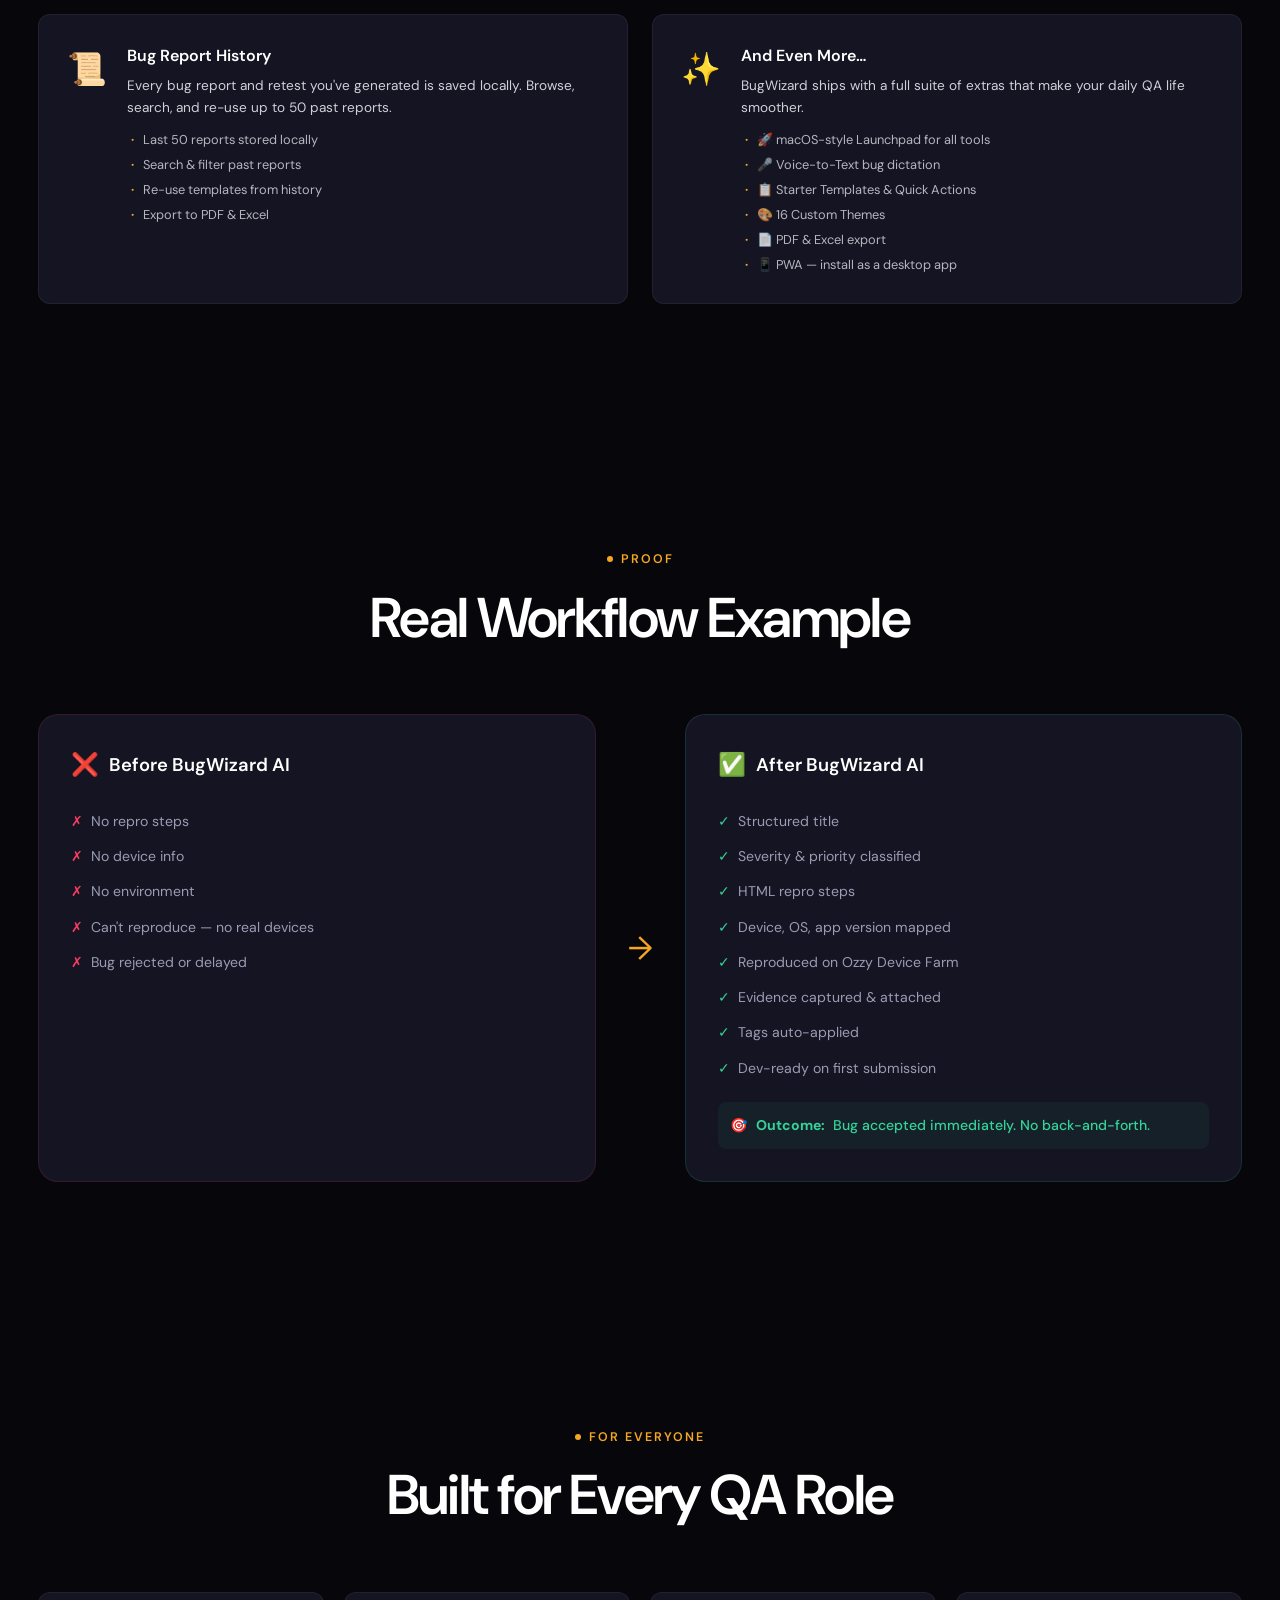
==== commit a1cb11f9: "Updates-UI UI Changes" ====
--- a/index.html
+++ b/index.html
@@ -1408,8 +1408,8 @@
 </footer>
 
 <!-- ═══════════ ASK AI WIDGET ═══════════ -->
-<button class="ask-ai-fab" id="askAIBtn" title="Ask AI about BugWizard">
-    ✨ Ask AI
+<button class="ask-ai-fab" id="askAIBtn" title="Ask Meaww AI about BugWizard">
+    🐱 Ask Meaww
 </button>
 
 <div class="ask-ai-panel hidden" id="askAIChatPanel">
@@ -1418,12 +1418,12 @@
             <button class="mac-close-btn" id="askAIChatClose" title="Close"></button>
             <button class="ask-ai-clear-btn" id="askAIChatClear" title="Clear chat">🗑️</button>
         </div>
-        <div class="title">✨ BugWizard AI Guide</div>
+        <div class="title">✨ BugWizard Meaww AI</div>
     </div>
     <div class="ask-ai-messages" id="askAIChatMessages">
         <div class="ask-ai-msg bot">
-            <div class="ask-ai-msg-avatar">🧙‍♂️</div>
-            <div class="ask-ai-msg-bubble">Hi! I'm the BugWizard Guide. Ask me anything about BugWizard — features, pricing, device farm, setup, and more!</div>
+            <div class="ask-ai-msg-avatar">😻</div>
+            <div class="ask-ai-msg-bubble">Hi! I'm the BugWizard Meaww AI. Ask me anything about BugWizard — features, pricing, device farm, setup, and more!</div>
         </div>
     </div>
     <div class="ask-ai-suggestions" id="askAIChatSuggestions">
--- a/styles.css
+++ b/styles.css
@@ -223,9 +223,9 @@
 
 /* ── Arsenal Grid ── */
 .arsenal-grid{display:grid;grid-template-columns:repeat(auto-fill,minmax(300px,1fr));gap:20px}
-.arsenal-card{background:var(--bg-card);border:1px solid var(--border);border-radius:var(--radius);padding:28px;transition:all .35s var(--ease)}
-.arsenal-card:hover{background:var(--bg-card-hover);border-color:rgba(245,166,35,.15);transform:translateY(-4px)}
-.arsenal-card.featured{border-color:rgba(245,166,35,.2);background:linear-gradient(180deg,rgba(245,166,35,.03),transparent)}
+.arsenal-card{background:linear-gradient(180deg,rgba(255,255,255,.035),rgba(255,255,255,.015));border:1px solid var(--border-light);border-radius:var(--radius);padding:28px;transition:all .35s var(--ease);backdrop-filter:blur(18px);-webkit-backdrop-filter:blur(18px);box-shadow:0 18px 38px rgba(0,0,0,.28),inset 0 1px 0 rgba(255,255,255,.03)}
+.arsenal-card:hover{background:linear-gradient(180deg,rgba(255,255,255,.05),rgba(255,255,255,.02));border-color:rgba(245,166,35,.18);transform:translateY(-4px);box-shadow:0 24px 48px rgba(0,0,0,.34),0 0 0 1px rgba(245,166,35,.05),inset 0 1px 0 rgba(255,255,255,.05)}
+.arsenal-card.featured{border-color:rgba(245,166,35,.22);background:linear-gradient(180deg,rgba(245,166,35,.06),rgba(255,255,255,.02) 40%,rgba(255,255,255,.015))}
 .arsenal-card-header{display:flex;align-items:center;gap:12px;margin-bottom:14px}
 .arsenal-card-header .icon{font-size:1.6rem}
 .arsenal-card-header .badge{font-size:.65rem;font-weight:700;padding:3px 10px;border-radius:50px;text-transform:uppercase;letter-spacing:1px}
@@ -244,9 +244,9 @@
 .power-card:hover{background:var(--bg-card-hover);border-color:rgba(245,166,35,.12)}
 .power-card .p-icon{font-size:2rem;flex-shrink:0}
 .power-card h3{font-family:var(--font-display);font-size:1rem;font-weight:600;color:var(--text-0);margin-bottom:6px}
-.power-card p{font-size:.85rem;color:var(--text-2);line-height:1.6;margin-bottom:10px}
+.power-card p{font-size:.85rem;color:rgba(228,228,237,.9);line-height:1.6;margin-bottom:10px}
 .power-card ul{display:flex;flex-direction:column;gap:4px}
-.power-card li{font-size:.8rem;color:var(--text-3);padding-left:16px;position:relative}
+.power-card li{font-size:.8rem;color:rgba(228,228,237,.78);padding-left:16px;position:relative}
 .power-card li::before{content:'·';position:absolute;left:4px;color:var(--gold);font-weight:bold}
 
 /* ── Comparison ── */
@@ -418,16 +418,23 @@
 .footer-copy a{color:var(--violet)}
 
 /* ── Exit Popup ── */
-.exit-popup{position:fixed;inset:0;z-index:100001;background:rgba(0,0,0,.7);display:flex;align-items:center;justify-content:center;opacity:0;pointer-events:none;transition:opacity .3s}
+.exit-popup{position:fixed;inset:0;z-index:100001;display:flex;align-items:center;justify-content:center;padding:24px;background:radial-gradient(circle at 50% 12%,rgba(124,92,252,.08),transparent 30%),rgba(2,2,8,.76);backdrop-filter:blur(10px);-webkit-backdrop-filter:blur(10px);opacity:0;pointer-events:none;transition:opacity .35s var(--ease)}
 .exit-popup.active{opacity:1;pointer-events:auto}
-.exit-popup-box{background:var(--bg-2);border:1px solid var(--border-light);border-radius:var(--radius-xl);padding:40px;text-align:center;max-width:420px;width:90%;position:relative}
-.exit-popup-close{position:absolute;top:14px;right:14px;font-size:1.3rem;color:var(--text-3);cursor:pointer;background:none;border:none}
-.exit-popup-box .logo-img{width:60px;height:60px;margin:0 auto 16px}
-.exit-popup-box h3{font-family:var(--font-display);font-size:1.3rem;font-weight:600;color:var(--text-0);margin-bottom:8px}
-.exit-popup-box>p{font-size:.88rem;color:var(--text-2);margin-bottom:20px}
-.exit-popup-box form{display:flex;gap:8px}
-.exit-popup-box input{flex:1;padding:12px 16px;background:rgba(255,255,255,.04);border:1px solid var(--border-light);border-radius:50px;color:var(--text-0);font-size:.88rem;outline:none}
-.exit-popup-box .note{font-size:.72rem;color:var(--text-3);margin-top:10px}
+.exit-popup-box{position:relative;width:min(100%,540px);padding:40px 34px 30px;text-align:center;border-radius:34px;background:linear-gradient(180deg,rgba(255,255,255,.028),rgba(255,255,255,.012)),#141422;border:1px solid rgba(255,255,255,.08);box-shadow:0 32px 100px rgba(0,0,0,.58),0 0 0 1px rgba(255,255,255,.02),0 0 90px rgba(245,166,35,.05);overflow:hidden;transform:translateY(18px) scale(.965);opacity:0;transition:transform .45s var(--ease),opacity .45s var(--ease),box-shadow .35s var(--ease)}
+.exit-popup-box::before{content:'';position:absolute;inset:0;pointer-events:none;background:radial-gradient(circle at top,rgba(255,255,255,.035),transparent 38%)}
+.exit-popup.active .exit-popup-box{transform:translateY(0) scale(1);opacity:1}
+.exit-popup-close{position:absolute;top:16px;right:16px;width:30px;height:30px;display:grid;place-items:center;border-radius:50%;background:transparent;border:none;color:rgba(155,155,180,.9);font-size:1.45rem;line-height:1;cursor:pointer;transition:color .2s var(--ease),transform .2s var(--ease),background .2s var(--ease);z-index:2}
+.exit-popup-close:hover{color:var(--text-0);background:rgba(255,255,255,.04);transform:scale(1.05)}
+.exit-popup-box .logo-img{width:78px;height:78px;object-fit:contain;margin:0 auto 22px;position:relative;z-index:1}
+.exit-popup-box h3{font-family:var(--font-display);font-size:clamp(1.78rem,2.7vw,2.18rem);font-weight:600;line-height:1.08;letter-spacing:-.035em;color:var(--text-0);margin:0 auto 16px;max-width:460px;position:relative;z-index:1;text-wrap:balance}
+.exit-popup-box>p{font-size:1rem;line-height:1.6;color:rgba(228,228,237,.82);max-width:410px;margin:0 auto 28px;position:relative;z-index:1}
+.exit-popup-box form{display:grid;grid-template-columns:minmax(0,1fr) 158px;gap:10px;align-items:stretch;position:relative;z-index:1}
+.exit-popup-box input{width:100%;min-height:108px;padding:0 26px;background:rgba(255,255,255,.03);border:1px solid rgba(255,255,255,.1);border-radius:999px;color:var(--text-0);font-size:1rem;outline:none;transition:border-color .2s var(--ease),background .2s var(--ease),box-shadow .2s var(--ease)}
+.exit-popup-box input::placeholder{color:rgba(155,155,180,.72)}
+.exit-popup-box input:focus{border-color:rgba(245,166,35,.35);background:rgba(255,255,255,.045);box-shadow:0 0 0 4px rgba(245,166,35,.08)}
+.exit-popup-box .btn-primary{min-height:108px;padding:0 18px;border-radius:999px;font-size:1.02rem;font-weight:700;line-height:1.22;white-space:normal;text-align:center;box-shadow:0 14px 40px rgba(245,166,35,.28),0 0 34px rgba(245,166,35,.24)}
+.exit-popup-box .btn-primary:hover{transform:translateY(-2px) scale(1.01);box-shadow:0 18px 48px rgba(245,166,35,.38),0 0 42px rgba(245,166,35,.28)}
+.exit-popup-box .note{font-size:.88rem;line-height:1.45;color:rgba(155,155,180,.72);margin-top:16px;position:relative;z-index:1}
 
 /* ── Social Proof Notifier ── */
 .sp-notifier{position:fixed;bottom:24px;left:24px;z-index:99998;opacity:0;transform:translateX(-120%);transition:all .5s var(--ease);pointer-events:none}
@@ -475,26 +482,87 @@
 .offline-banner{display:none;position:fixed;bottom:0;left:0;right:0;z-index:9999;background:var(--red);color:#fff;text-align:center;padding:10px 16px;font-size:.82rem;font-weight:600}
 
 /* ── Responsive ── */
+@media(max-width:1200px){
+    .container,.nav-inner{padding:0 24px}
+    .df-features-grid,.problem-grid{grid-template-columns:repeat(2,minmax(0,1fr))}
+    .arsenal-grid,.pricing-grid{grid-template-columns:repeat(2,minmax(0,1fr))}
+}
 @media(max-width:1024px){
+    .hero{min-height:auto}
     .hero-grid,.df-hero-grid,.feat-grid,.integ-grid{grid-template-columns:1fr;gap:40px}
     .feat-section:nth-child(even) .feat-grid{direction:ltr}
-    .pricing-grid{grid-template-columns:repeat(2,1fr)}
     .comparison{grid-template-columns:1fr}.comp-arrow{justify-content:center;transform:rotate(90deg)}
-    .roles-grid{grid-template-columns:repeat(2,1fr)}
+    .roles-grid{grid-template-columns:repeat(2,minmax(0,1fr))}
     .power-grid{grid-template-columns:1fr}
     .founder-grid{grid-template-columns:1fr;text-align:center;justify-items:center}
+    .free-trial-banner{padding:24px}
+    .free-trial-left{align-items:flex-start}
     .nav-links,.nav-cta{display:none}.mobile-toggle{display:flex}
 }
 @media(max-width:768px){
     :root{--section-py:80px}
-    .hero{padding:120px 0 60px}
-    .hero-stats{flex-wrap:wrap;gap:24px}.df-stats{flex-wrap:wrap;gap:20px}
+    .container,.nav-inner{padding:0 20px}
+    .section-header{margin-bottom:44px}
+    .section-sub{font-size:1rem}
+    .btn{padding:14px 24px}
+    .btn-lg{padding:16px 24px;font-size:1rem}
+    .btn-xl{padding:18px 28px;font-size:1.05rem}
+    .mobile-menu{padding:96px 20px 32px;justify-content:flex-start;overflow-y:auto}
+    .mobile-menu a{font-size:1.2rem;text-align:center}
+    .hero{padding:120px 0 72px}
+    .hero-sub,.hero-tagline{max-width:none}
+    .hero-cta{display:grid;grid-template-columns:1fr;gap:12px;margin-bottom:32px}
+    .hero-cta .btn,.final-cta .cta-btns .btn,.waitlist-form .btn{width:100%}
+    .hero-stats,.df-stats{display:grid;grid-template-columns:repeat(2,minmax(0,1fr));gap:16px}
+    .countdown{flex-wrap:wrap;justify-content:center}
     .df-features-grid,.problem-grid,.pricing-grid,.arsenal-grid,.roles-grid{grid-template-columns:1fr}
-    .free-trial-banner{flex-direction:column;align-items:flex-start}.free-trial-features{flex-direction:column}
+    .free-trial-banner{flex-direction:column;align-items:stretch;padding:22px 20px}
+    .free-trial-left{align-items:flex-start}
+    .free-trial-features{flex-direction:column;gap:10px}
+    .feat-panel,.comp-card,.security-detail,.pricing-card,.arsenal-card,.power-card,.df-fcard,.problem-card,.t-card{padding:22px}
+    .provider-grid{grid-template-columns:1fr}
+    .power-card{flex-direction:column;gap:14px}
+    .waitlist-form .form-row{flex-direction:column;max-width:none}
+    .final-cta .cta-btns{flex-direction:column;align-items:stretch}
+    .security-note a{display:block;margin:10px 0 0}
+    .footer-links,.footer-legal{gap:12px;justify-content:center}
     .hero-visual,.df-preview{display:none}
-    .ask-ai-panel{width:calc(100% - 32px);right:16px;bottom:80px}
+    .ask-ai-panel{width:calc(100% - 32px);right:16px;bottom:84px;max-height:min(70vh,500px)}
+    .ask-ai-fab{right:16px;bottom:16px;padding:13px 18px}
+    .sp-notifier{left:16px;right:16px;bottom:16px}
+    .sp-notifier-inner{width:100%;max-width:none;padding:14px 36px 14px 16px}
+    .exit-popup{padding:18px}
+    .exit-popup-box{width:min(100%,460px);padding:36px 24px 24px;border-radius:28px}
+    .exit-popup-box form{grid-template-columns:1fr}
+    .exit-popup-box input,.exit-popup-box .btn-primary{min-height:64px}
 }
 @media(max-width:480px){
-    .countdown{padding:10px 16px;gap:4px}.countdown-val{font-size:1.3rem}.countdown-item{min-width:40px}
-    .hero-title{font-size:2.2rem}.launch-date-text{font-size:1.5rem}
+    .container,.nav-inner{padding:0 16px}
+    .navbar{padding:12px 0}
+    .nav-brand{font-size:1.05rem}
+    .nav-brand img{width:32px;height:32px;min-width:32px;max-width:32px;max-height:32px}
+    .hero{padding:108px 0 64px}
+    .hero-title{font-size:2.15rem}
+    .hero-title .logo-inline{width:42px;height:42px;min-width:42px;max-width:42px;max-height:42px}
+    .launch-date-text{font-size:1.35rem}
+    .countdown{padding:10px 12px;gap:6px}.countdown-val{font-size:1.3rem}.countdown-item{min-width:40px}
+    .problem-conclusion p{font-size:1rem}
+    .problem-conclusion .highlight{font-size:1.25rem}
+    .step{gap:16px}
+    .step-num{width:42px;height:42px;font-size:1rem}
+    .faq-q{padding:18px 18px}
+    .faq-item.open .faq-a{padding:0 18px 18px}
+    .t-card{margin:0 8px;padding:20px 18px}
+    .t-nav{width:36px;height:36px}
+    .currency-toggle{flex-wrap:wrap}
+    .waitlist-counter-large .num{font-size:2.1rem}
+    .final-cta::before{width:360px;height:280px}
+    .footer-links{gap:10px 16px}
+    .footer-copy{font-size:.74rem}
+    .ask-ai-panel{width:calc(100% - 24px);right:12px;bottom:76px}
+    .ask-ai-fab{right:12px;bottom:12px;max-width:calc(100% - 24px);padding:12px 16px}
+    .exit-popup-box{padding:32px 18px 20px;border-radius:24px}
+    .exit-popup-box .logo-img{width:64px;height:64px;margin-bottom:18px}
+    .exit-popup-box h3{font-size:1.62rem}
+    .exit-popup-box>p{font-size:.94rem;margin-bottom:20px}
 }
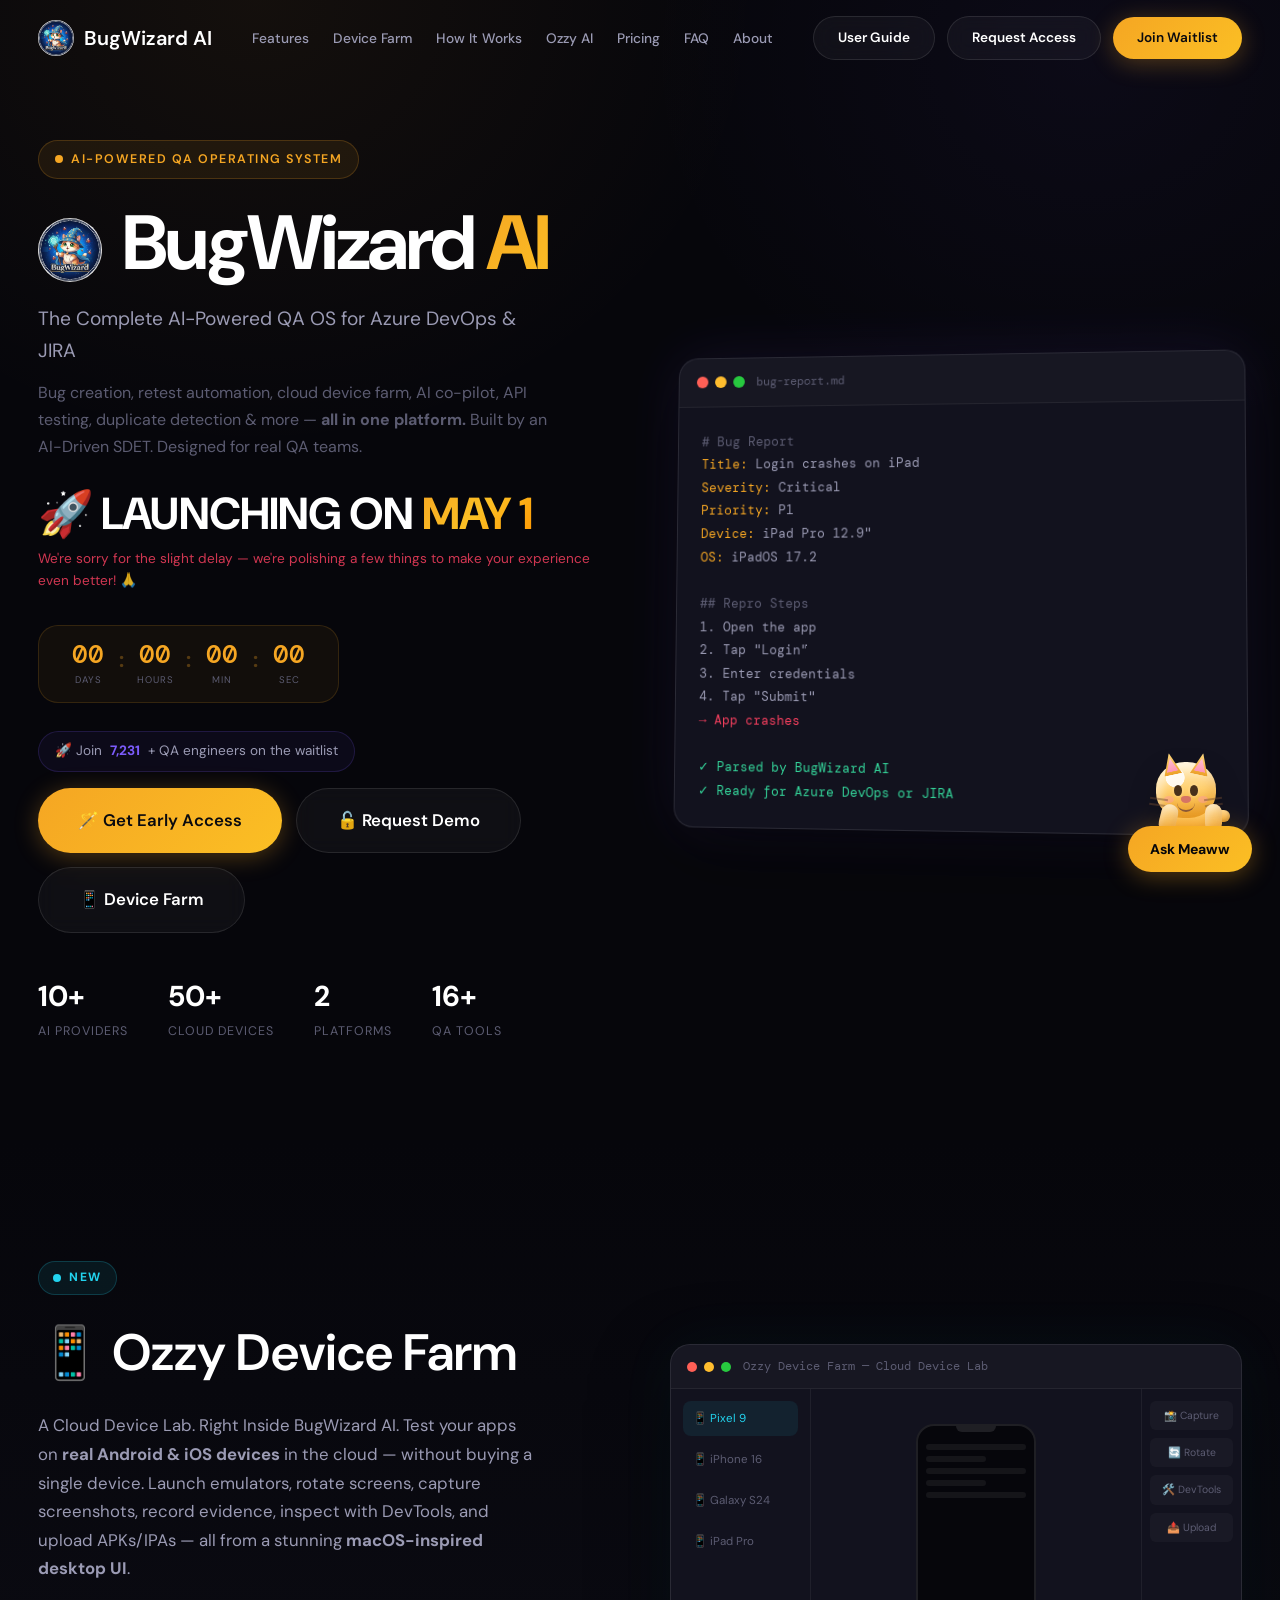
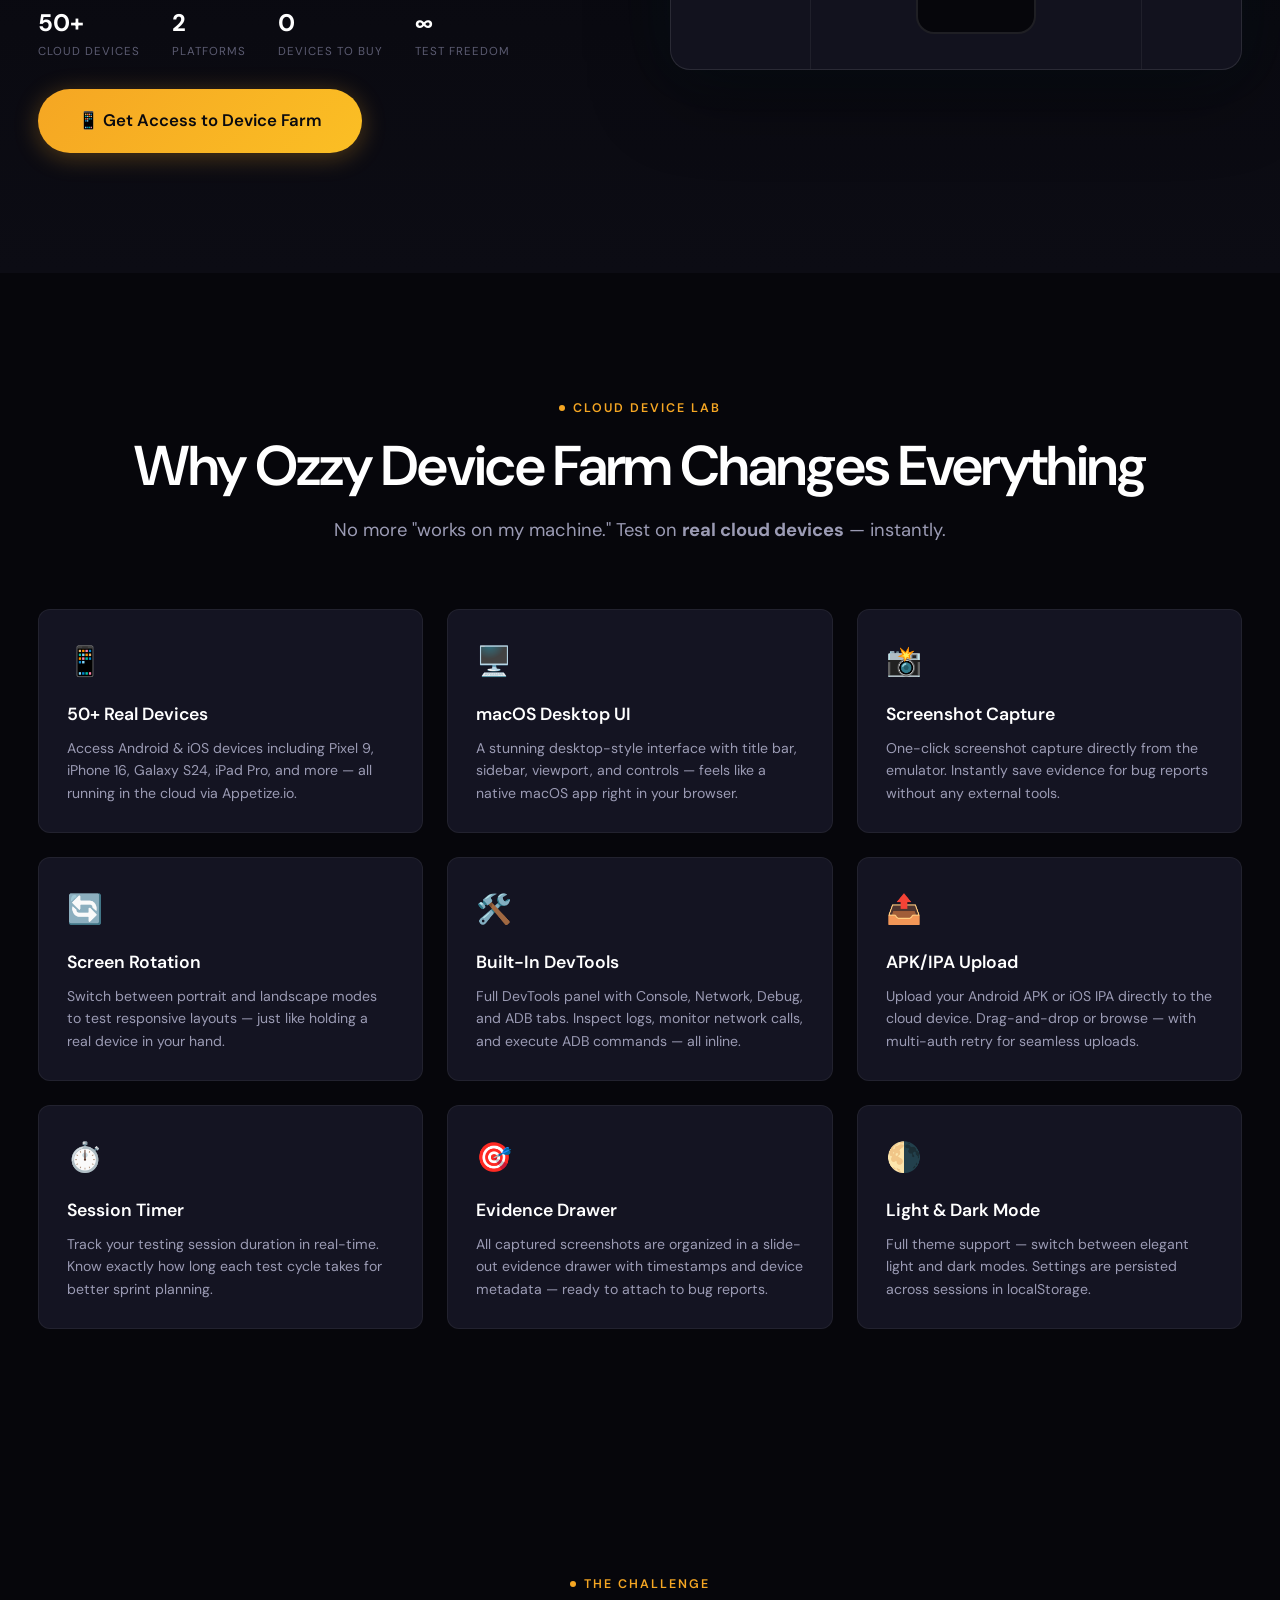
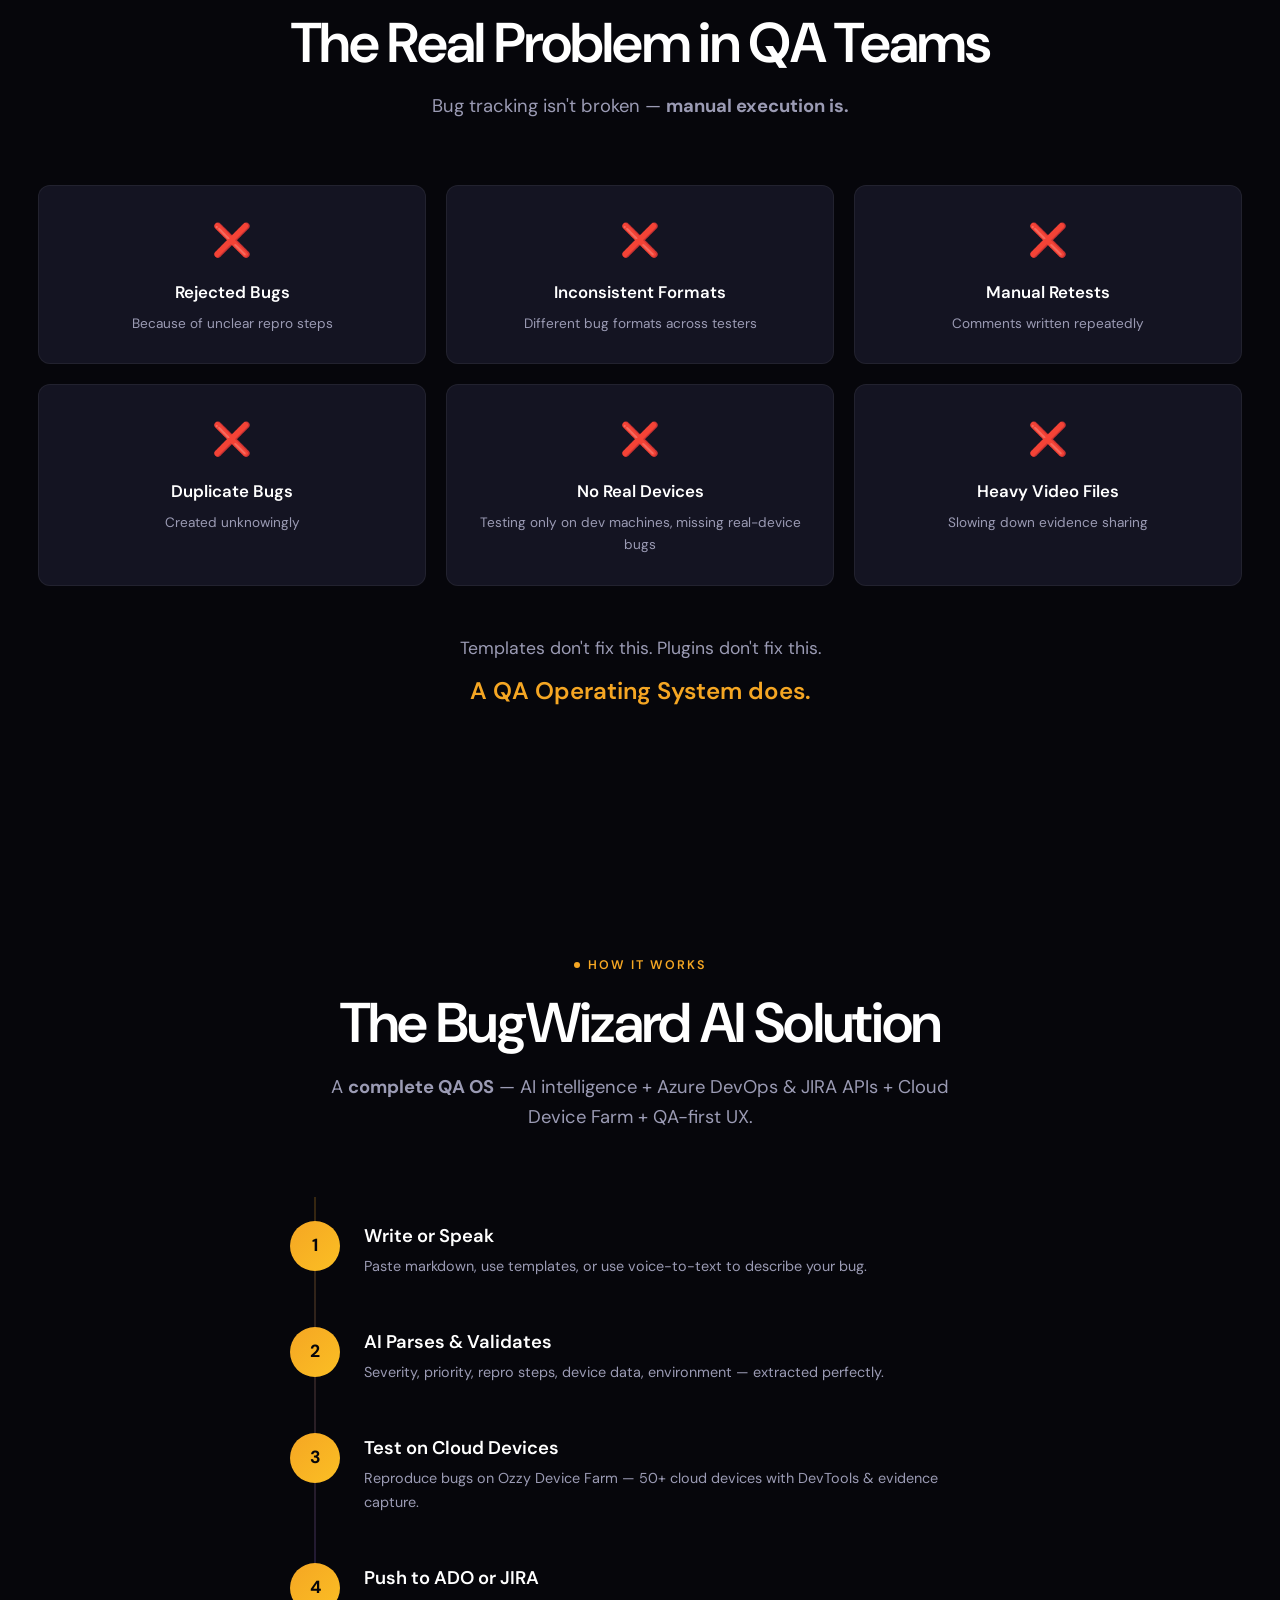
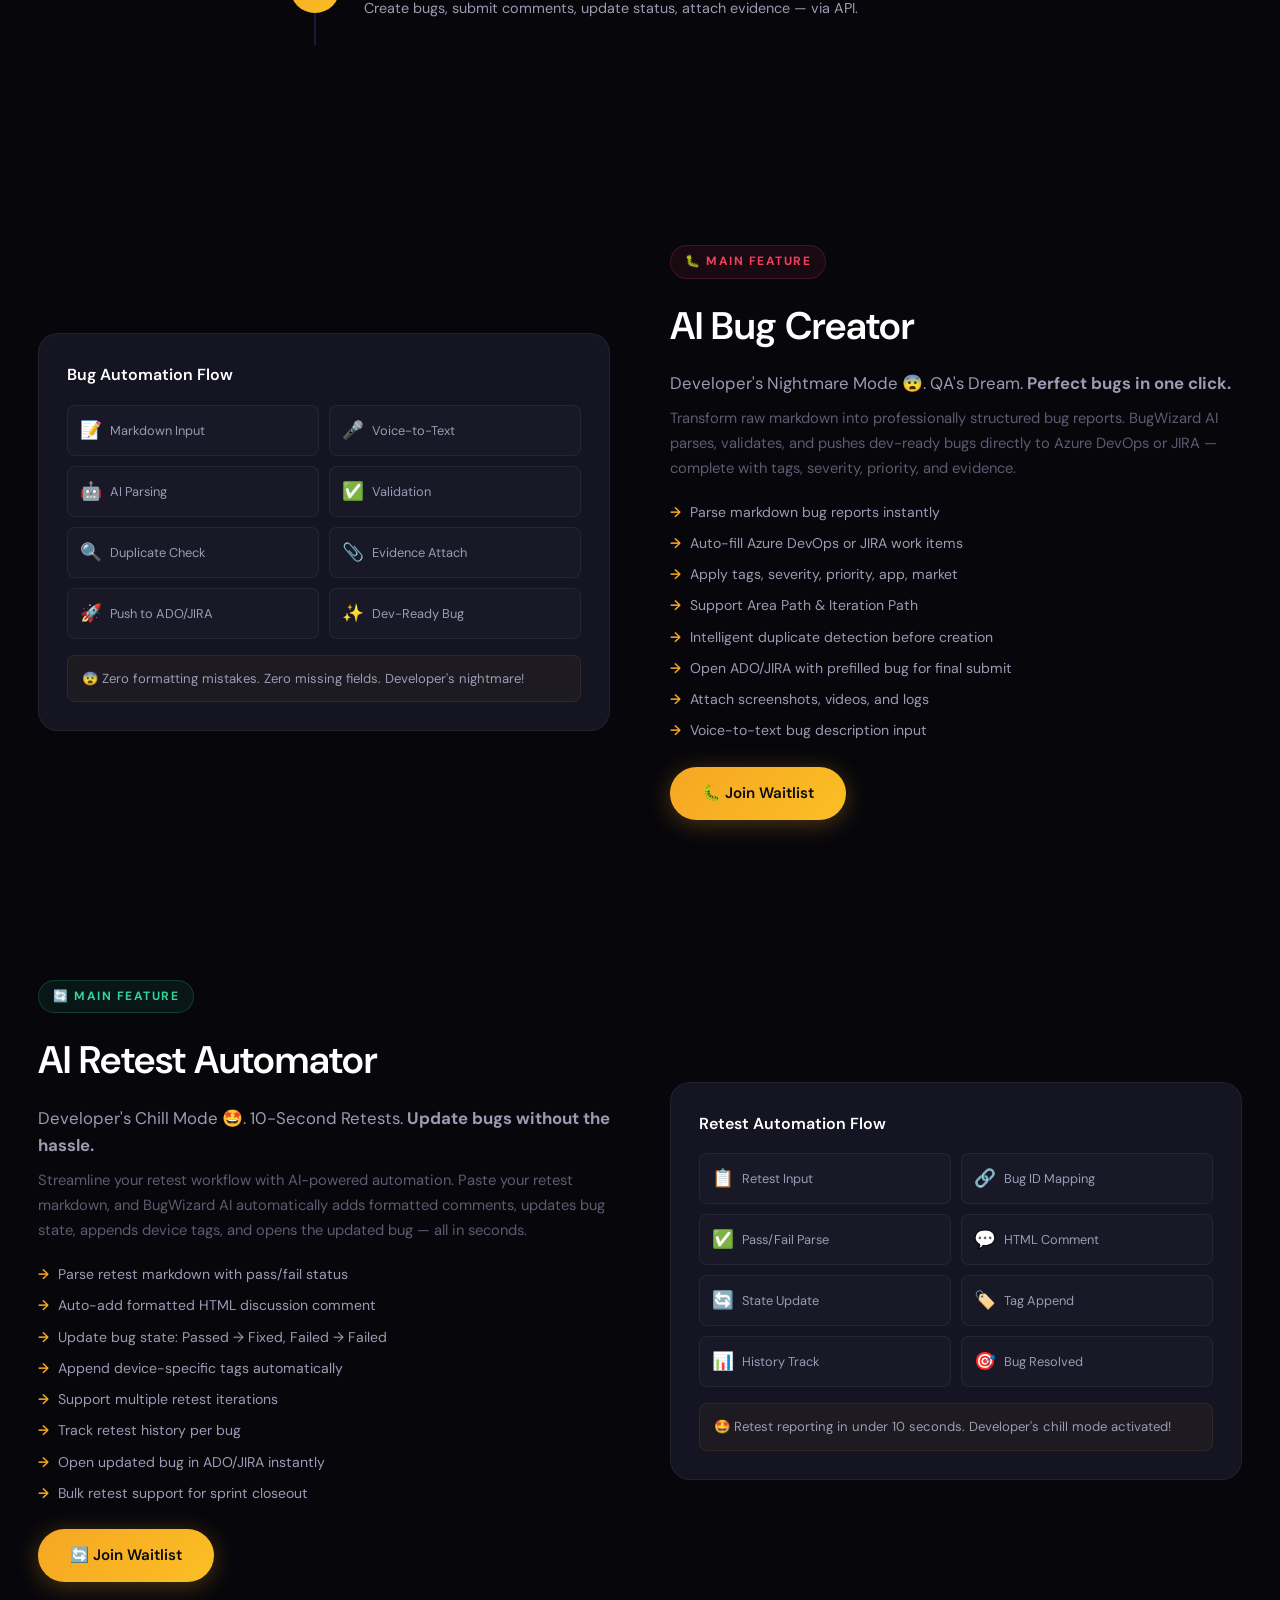
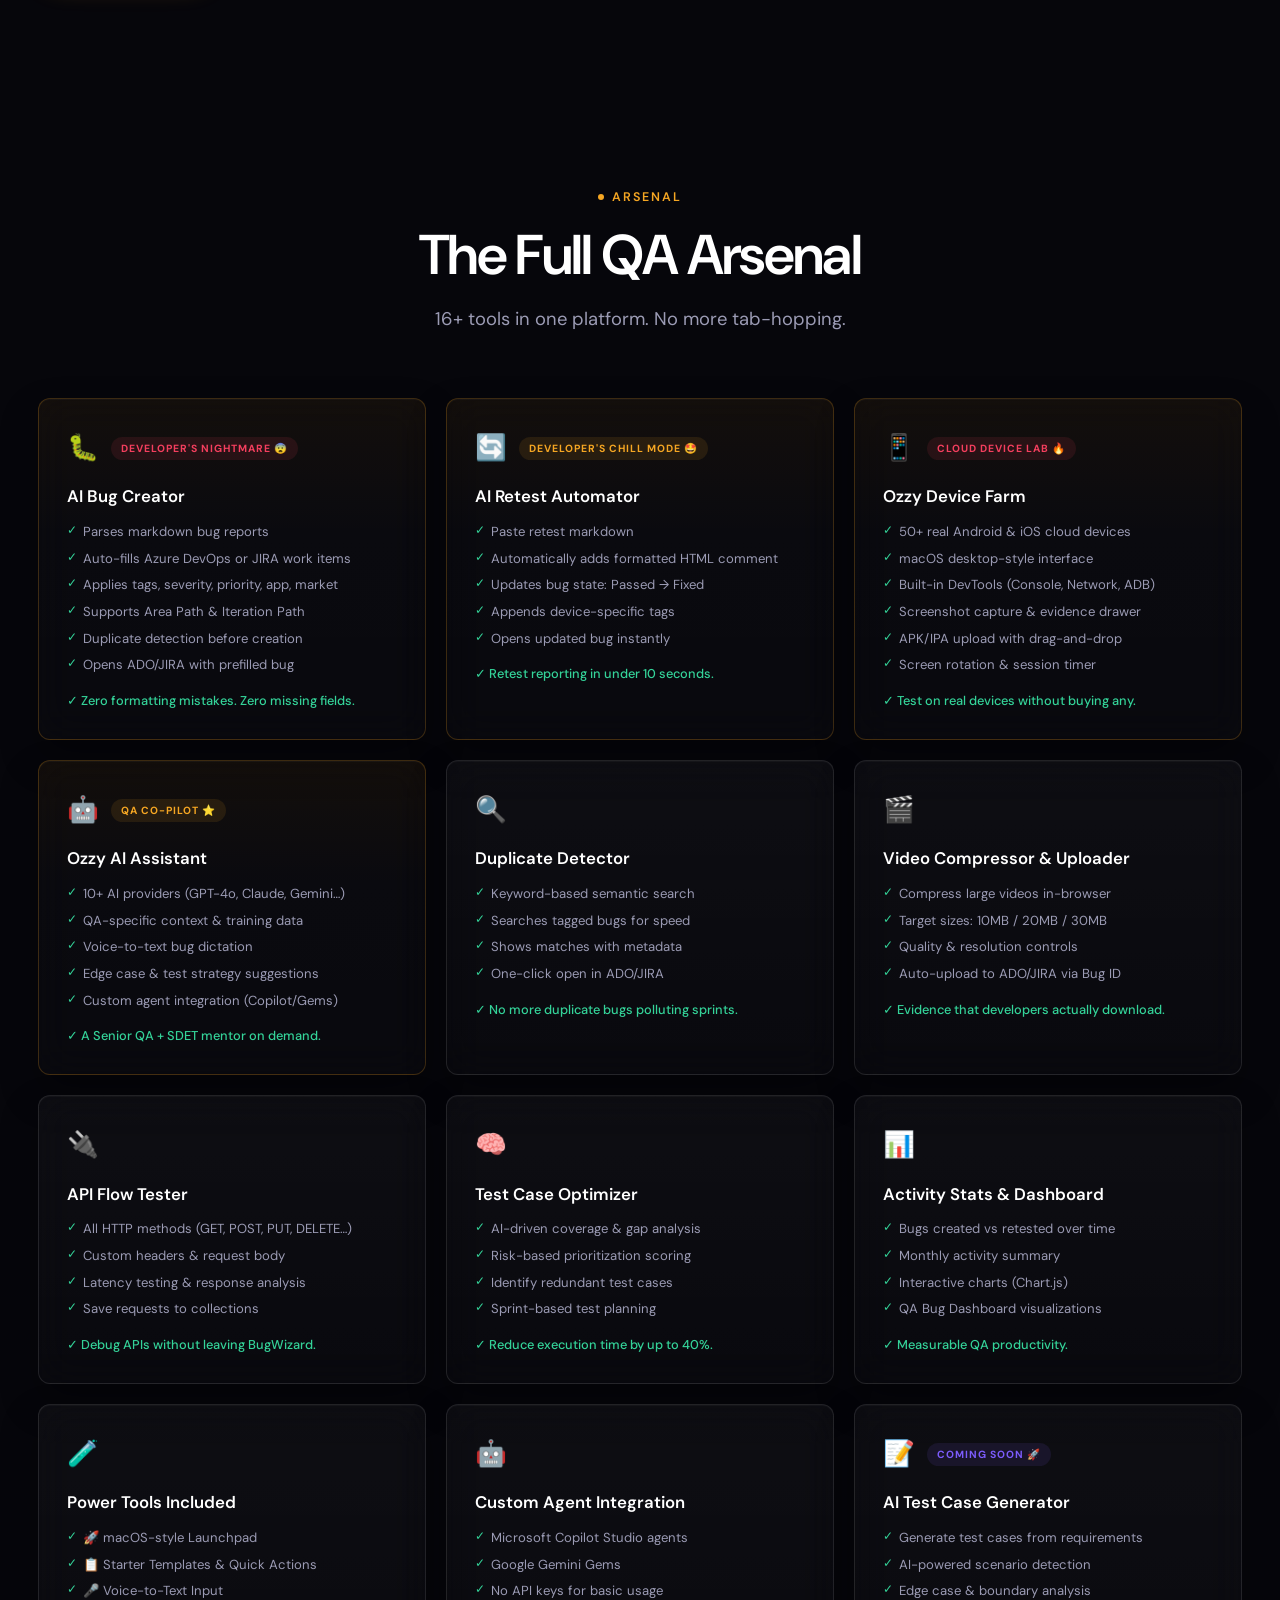
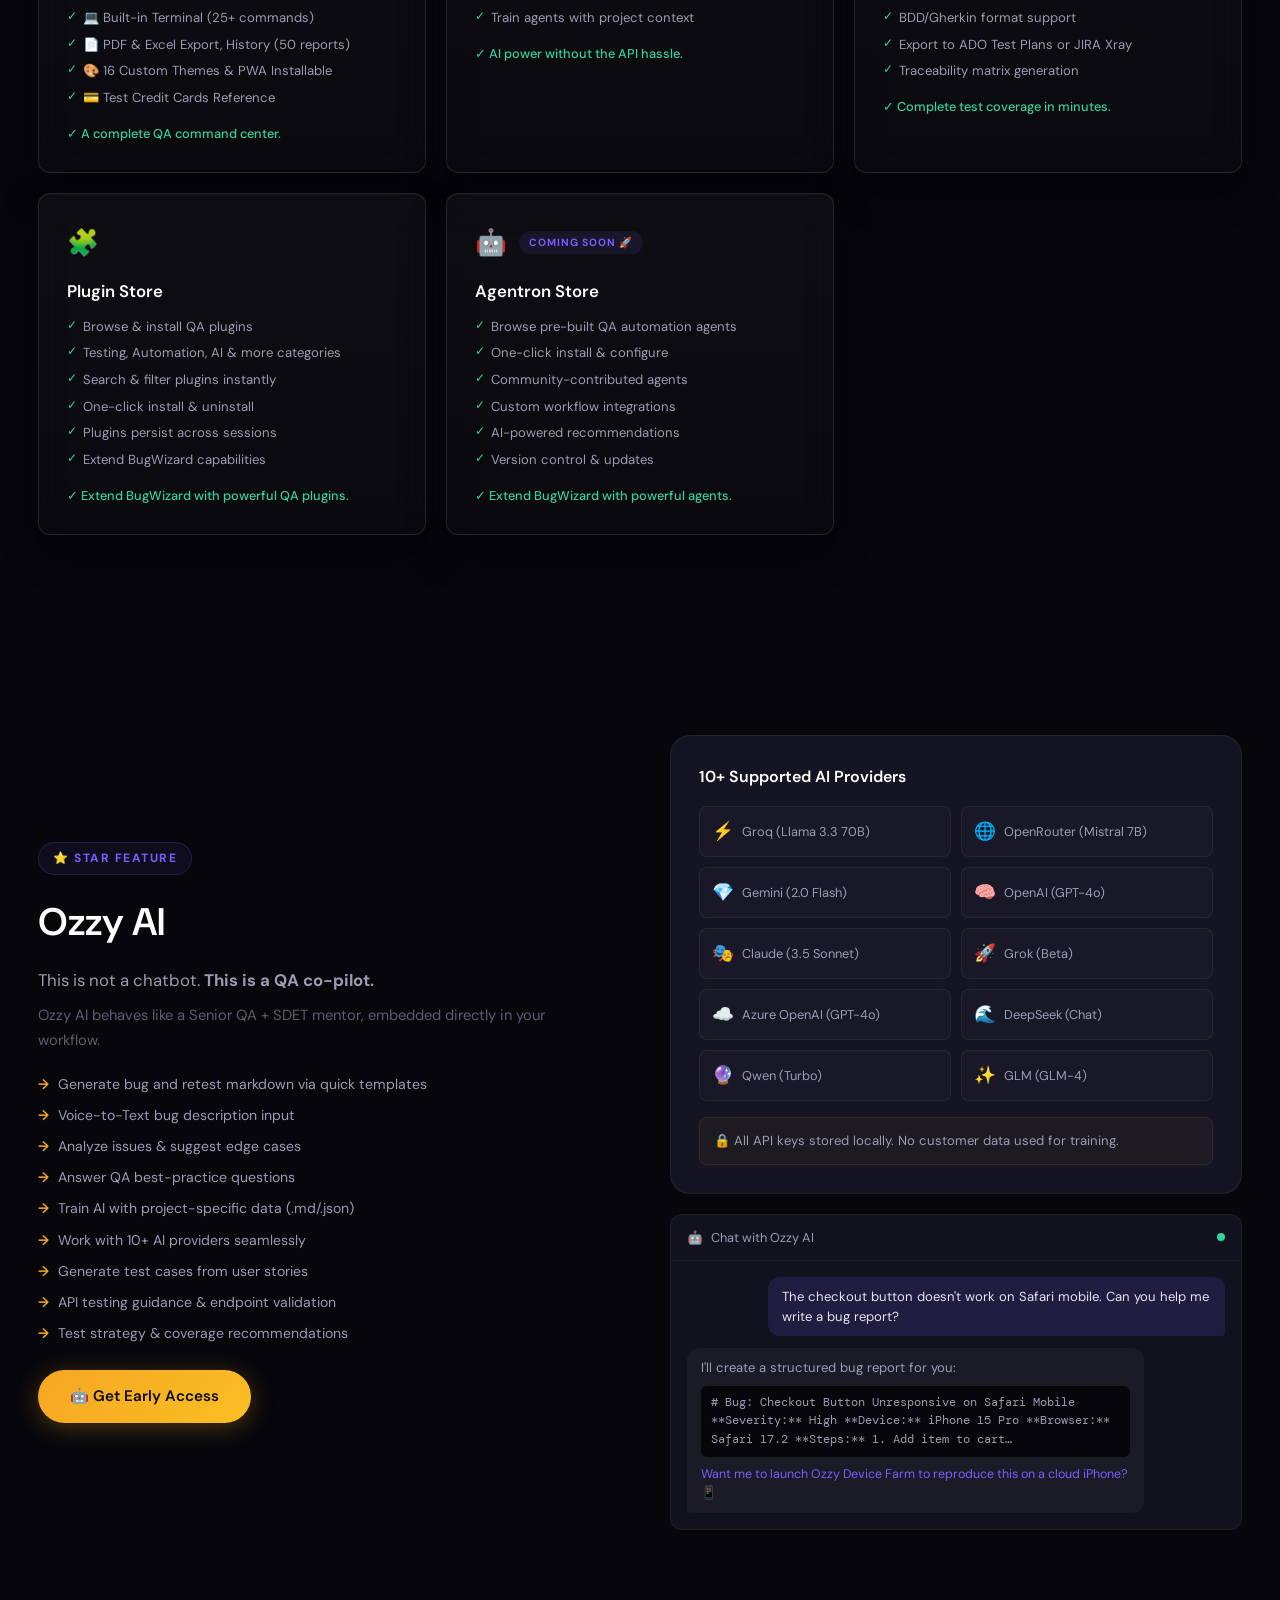
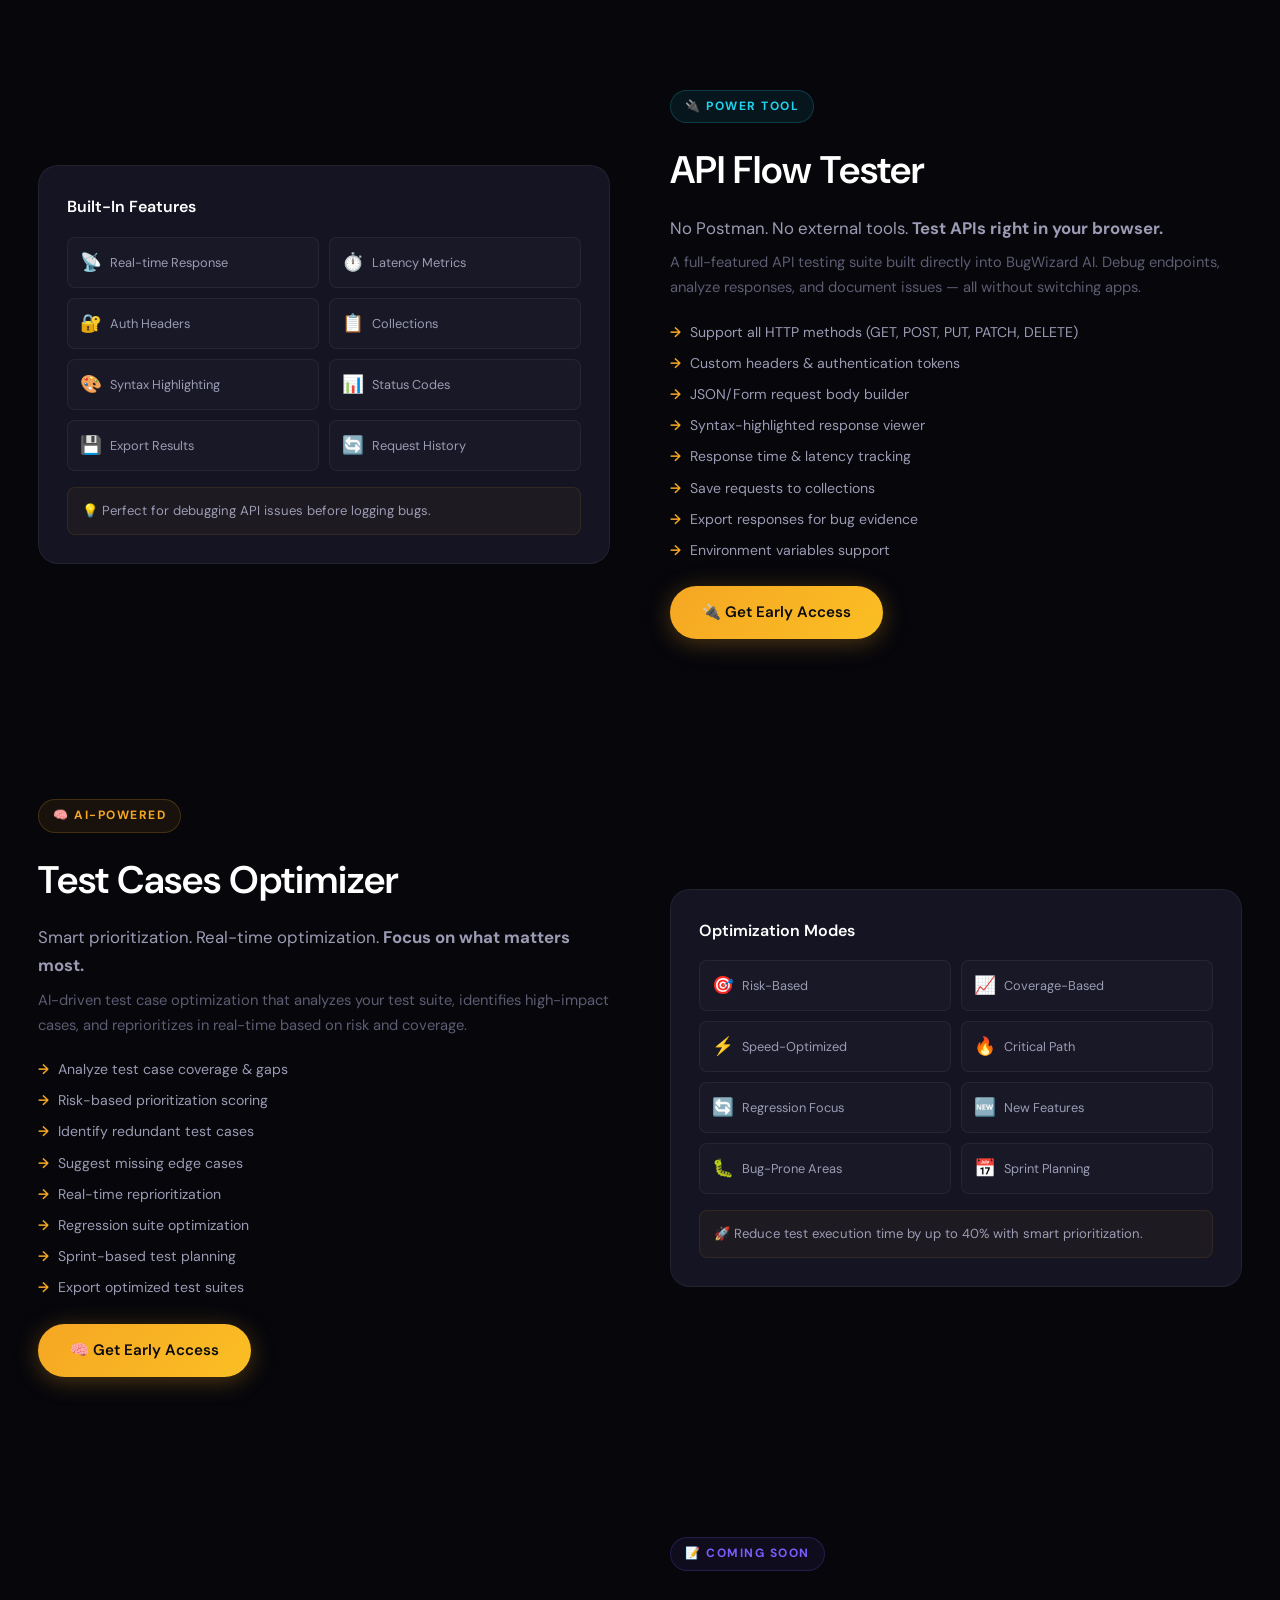
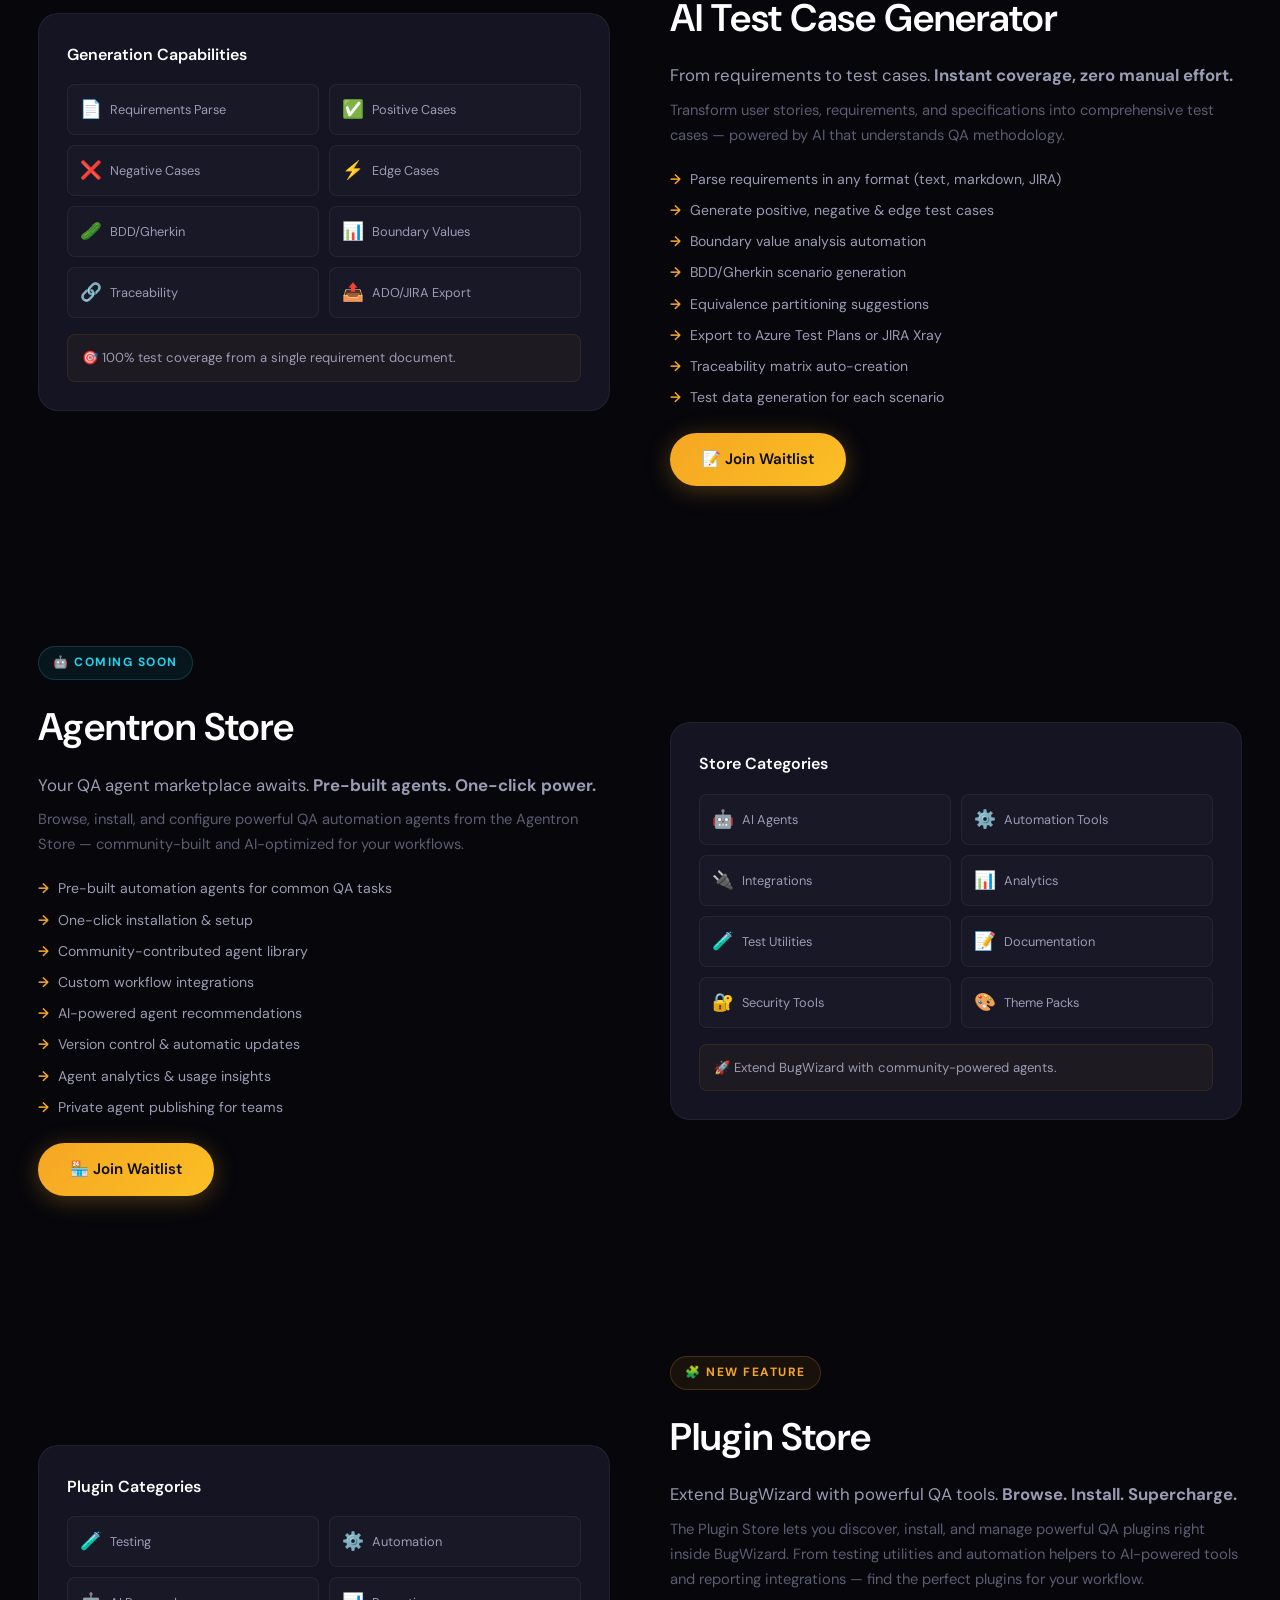
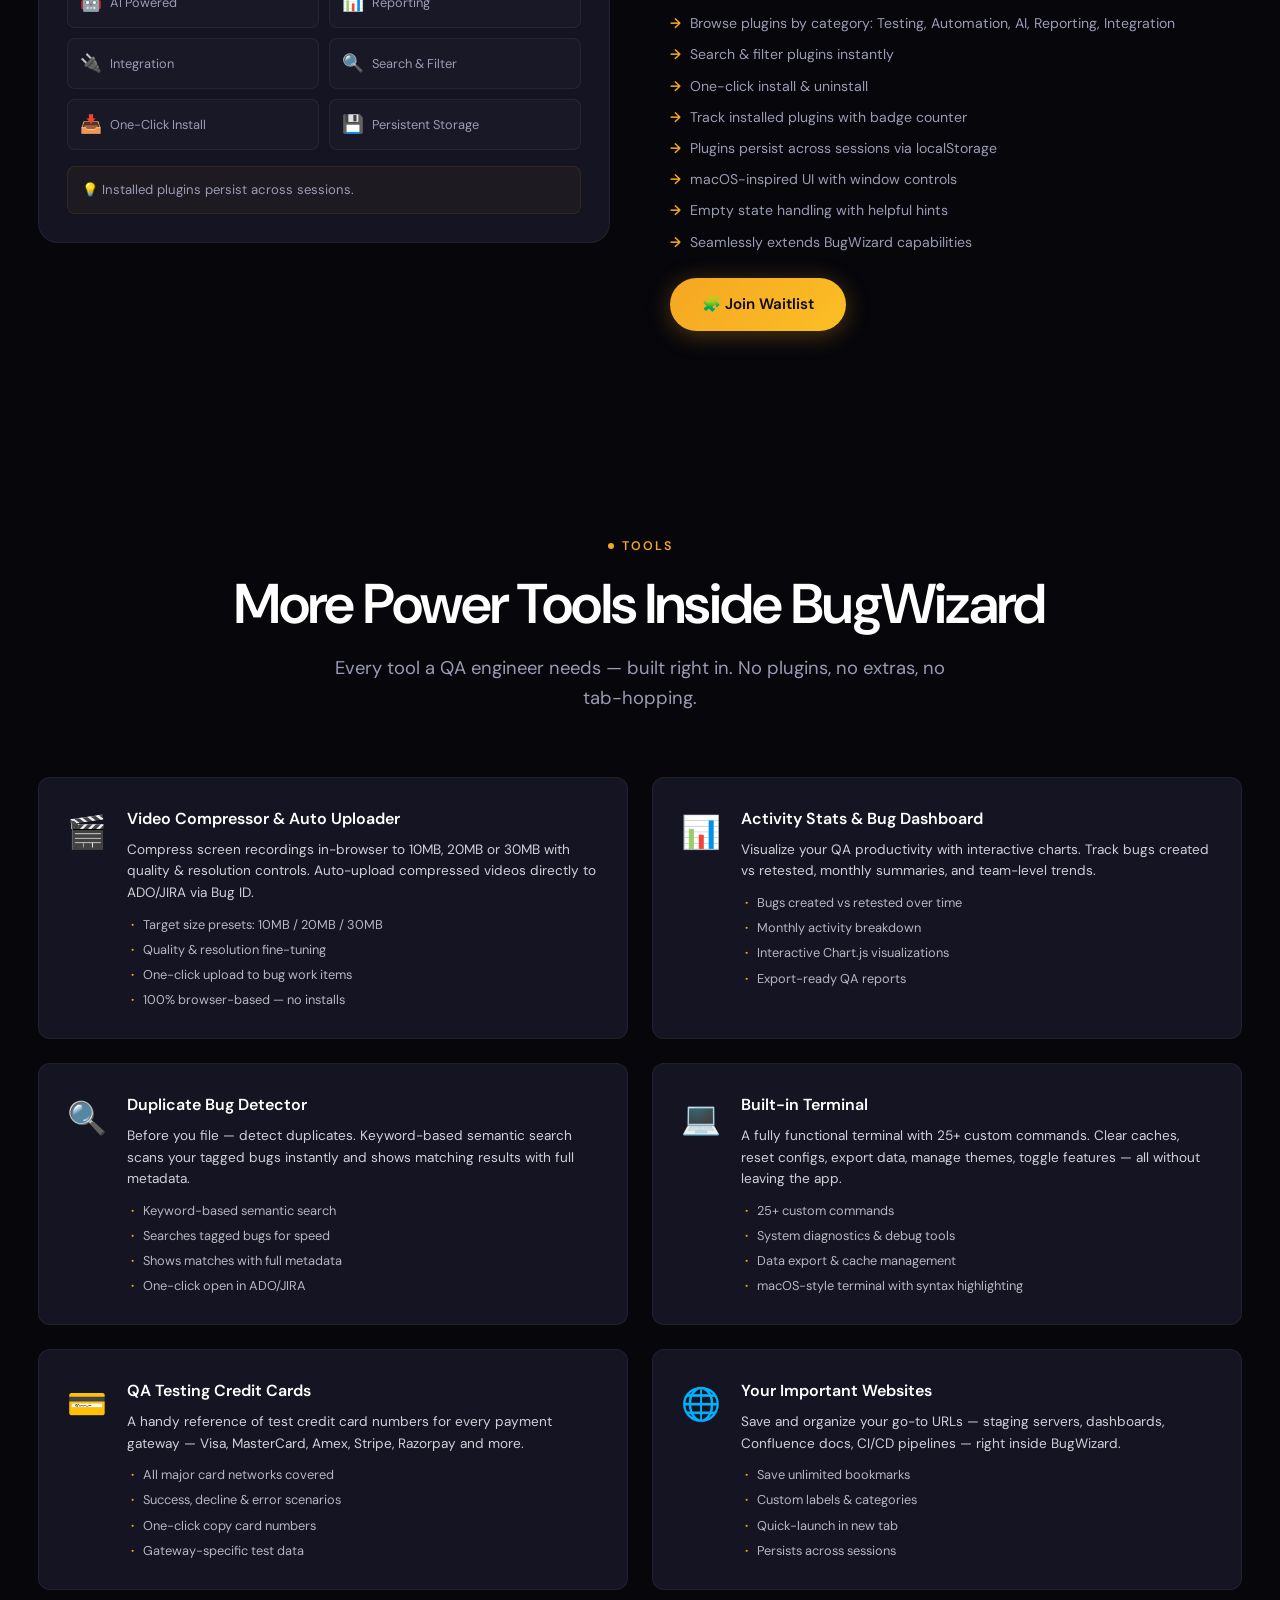
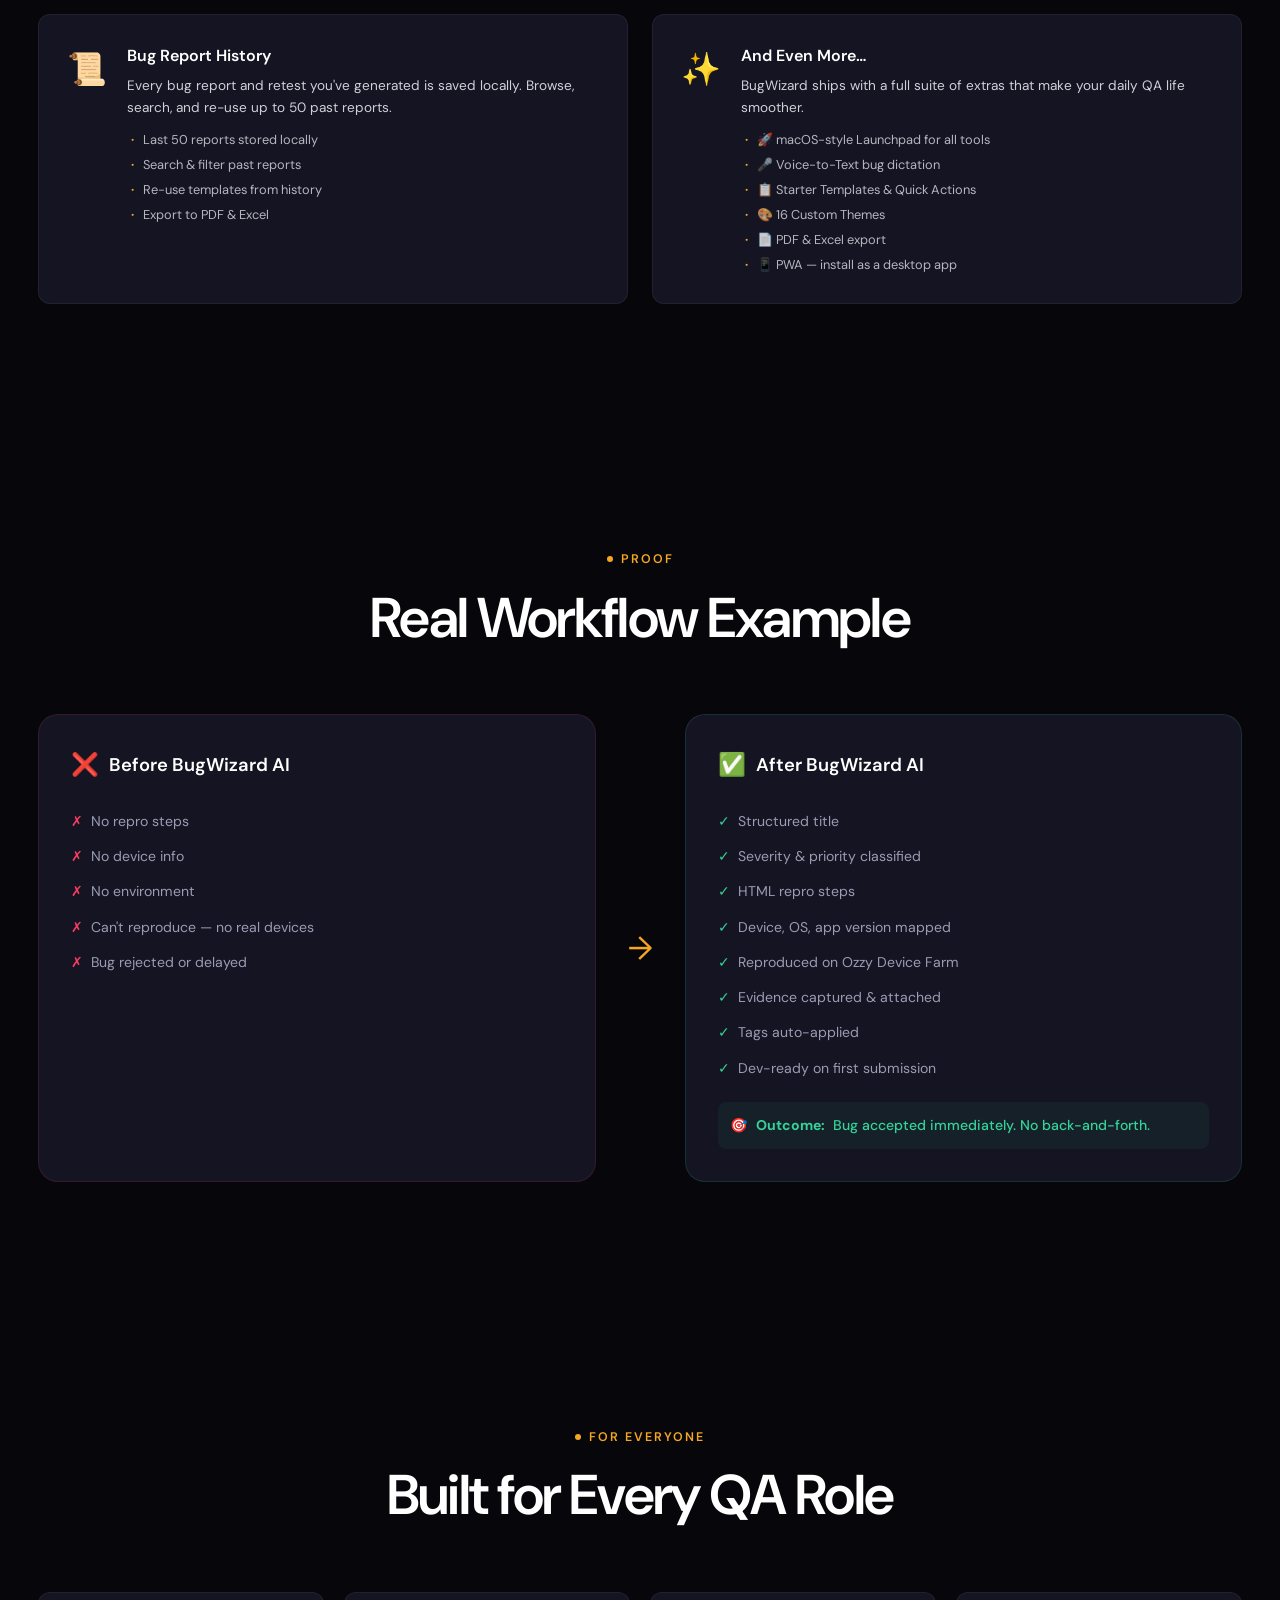
==== commit dc97d631: "Ask-Meaww-Integrated Groq LLM is refined and trained for BugWizard AI - Integrated Ask Meaww" ====
--- a/index.html
+++ b/index.html
@@ -1408,9 +1408,30 @@
 </footer>
 
 <!-- ═══════════ ASK AI WIDGET ═══════════ -->
-<button class="ask-ai-fab" id="askAIBtn" title="Ask Meaww AI about BugWizard">
-    🐱 Ask Meaww
-</button>
+<div class="ask-ai-dock">
+    <div class="ask-ai-cat" aria-hidden="true">
+        <span class="ask-ai-cat-shadow"></span>
+        <span class="ask-ai-cat-tail"></span>
+        <span class="ask-ai-cat-body"></span>
+        <span class="ask-ai-cat-head">
+            <span class="ask-ai-cat-ear ask-ai-cat-ear-left"></span>
+            <span class="ask-ai-cat-ear ask-ai-cat-ear-right"></span>
+            <span class="ask-ai-cat-eye ask-ai-cat-eye-left"></span>
+            <span class="ask-ai-cat-eye ask-ai-cat-eye-right"></span>
+            <span class="ask-ai-cat-nose"></span>
+            <span class="ask-ai-cat-mouth"></span>
+            <span class="ask-ai-cat-blush ask-ai-cat-blush-left"></span>
+            <span class="ask-ai-cat-blush ask-ai-cat-blush-right"></span>
+            <span class="ask-ai-cat-whiskers ask-ai-cat-whiskers-left"></span>
+            <span class="ask-ai-cat-whiskers ask-ai-cat-whiskers-right"></span>
+        </span>
+        <span class="ask-ai-cat-paw ask-ai-cat-paw-left"></span>
+        <span class="ask-ai-cat-paw ask-ai-cat-paw-right"></span>
+    </div>
+    <button class="ask-ai-fab" id="askAIBtn" title="Ask Meaww AI about BugWizard">
+        Ask Meaww
+    </button>
+</div>
 
 <div class="ask-ai-panel hidden" id="askAIChatPanel">
     <div class="ask-ai-header">
--- a/styles.css
+++ b/styles.css
@@ -447,9 +447,40 @@
 .sp-notifier-time{color:var(--text-3);font-size:.7rem;display:block;margin-top:2px}
 
 /* ── Ask AI Widget ── */
-.ask-ai-fab{position:fixed;bottom:28px;right:28px;z-index:99999;display:flex;align-items:center;gap:8px;background:linear-gradient(135deg,var(--gold),var(--gold-bright));color:var(--bg-0);border:none;border-radius:50px;padding:14px 22px;font-size:.88rem;font-weight:700;box-shadow:0 4px 24px rgba(245,166,35,.35);transition:all .3s var(--ease);animation:fab-pulse 2.5s ease infinite;cursor:pointer}
+.ask-ai-dock{position:fixed;right:28px;bottom:28px;z-index:99999;width:min(228px,calc(100vw - 32px));height:132px;pointer-events:none}
+.ask-ai-fab{position:absolute;right:0;bottom:0;z-index:3;display:flex;align-items:center;justify-content:center;gap:8px;max-width:100%;background:linear-gradient(135deg,var(--gold),var(--gold-bright));color:var(--bg-0);border:none;border-radius:50px;padding:14px 22px;font-size:.88rem;font-weight:700;box-shadow:0 4px 24px rgba(245,166,35,.35);transition:all .3s var(--ease);animation:fab-pulse 2.5s ease infinite;cursor:pointer;pointer-events:auto;white-space:nowrap}
 .ask-ai-fab:hover{transform:translateY(-2px) scale(1.05);box-shadow:0 6px 32px rgba(245,166,35,.5)}
 @keyframes fab-pulse{0%,100%{box-shadow:0 4px 24px rgba(245,166,35,.35)}50%{box-shadow:0 4px 40px rgba(245,166,35,.55)}}
+
+.ask-ai-cat{position:absolute;right:18px;bottom:22px;width:88px;height:94px;z-index:1;pointer-events:none;transform-origin:50% 100%;filter:drop-shadow(0 16px 14px rgba(0,0,0,.2));animation:ask-ai-cat-hop 5.8s cubic-bezier(.32,.02,.18,1) infinite}
+.ask-ai-cat-shadow{position:absolute;left:50%;bottom:-6px;width:52px;height:12px;border-radius:999px;background:rgba(17,24,39,.28);transform:translateX(-50%);filter:blur(3px);animation:ask-ai-cat-shadow 5.8s ease-in-out infinite}
+.ask-ai-cat-tail{position:absolute;right:4px;bottom:28px;width:34px;height:12px;border-radius:999px;background:linear-gradient(180deg,#ffd890,#f0a632);transform-origin:8px 50%;box-shadow:inset -2px -2px 3px rgba(0,0,0,.12);animation:ask-ai-cat-tail-swish 1.9s ease-in-out infinite}
+.ask-ai-cat-body{position:absolute;left:16px;bottom:16px;width:54px;height:42px;border-radius:30px 30px 22px 22px;background:radial-gradient(circle at 50% 28%,rgba(255,244,211,.95) 0 26%,transparent 27%),linear-gradient(180deg,#ffe6ad 0%,#ffc861 55%,#ef9c21 100%);box-shadow:inset -5px -5px 10px rgba(195,112,16,.25),inset 5px 6px 10px rgba(255,255,255,.45)}
+.ask-ai-cat-head{position:absolute;left:10px;top:6px;width:60px;height:56px;border-radius:48% 48% 45% 45%;background:radial-gradient(circle at 32% 28%,rgba(255,255,255,.88) 0 16%,transparent 17%),linear-gradient(180deg,#ffeec6 0%,#ffd06f 48%,#eea126 100%);box-shadow:inset -6px -8px 10px rgba(203,122,22,.22),inset 5px 8px 10px rgba(255,255,255,.48)}
+.ask-ai-cat-ear{position:absolute;top:-9px;width:18px;height:22px;background:linear-gradient(180deg,#ffd980 0%,#eca128 100%);clip-path:polygon(50% 0,0 100%,100% 100%)}
+.ask-ai-cat-ear::after{content:"";position:absolute;top:5px;left:3px;width:12px;height:14px;background:linear-gradient(180deg,#ffc0d2 0%,#ff95b6 100%);clip-path:polygon(50% 0,0 100%,100% 100%)}
+.ask-ai-cat-ear-left{left:6px;transform:rotate(-12deg)}
+.ask-ai-cat-ear-right{right:6px;transform:rotate(12deg)}
+.ask-ai-cat-eye{position:absolute;top:23px;width:8px;height:11px;border-radius:50%;background:#48311b;box-shadow:0 0 0 2px rgba(255,255,255,.08);animation:ask-ai-cat-blink 5.8s ease-in-out infinite}
+.ask-ai-cat-eye-left{left:18px}
+.ask-ai-cat-eye-right{right:18px}
+.ask-ai-cat-nose{position:absolute;top:34px;left:50%;width:10px;height:7px;border-radius:50% 50% 65% 65%;background:#d67464;transform:translateX(-50%)}
+.ask-ai-cat-mouth{position:absolute;top:40px;left:50%;width:18px;height:10px;border-bottom:2px solid #8a5937;border-radius:0 0 18px 18px;transform:translateX(-50%)}
+.ask-ai-cat-blush{position:absolute;top:34px;width:10px;height:7px;border-radius:50%;background:rgba(255,150,170,.42)}
+.ask-ai-cat-blush-left{left:8px}
+.ask-ai-cat-blush-right{right:8px}
+.ask-ai-cat-whiskers{position:absolute;top:36px;width:18px;height:2px;background:rgba(108,74,48,.45)}
+.ask-ai-cat-whiskers-left{left:-6px;transform:rotate(8deg);box-shadow:0 6px 0 rgba(108,74,48,.45)}
+.ask-ai-cat-whiskers-right{right:-6px;transform:rotate(-8deg);box-shadow:0 6px 0 rgba(108,74,48,.45)}
+.ask-ai-cat-paw{position:absolute;bottom:18px;width:17px;height:28px;border-radius:12px;background:linear-gradient(180deg,#ffe3a9 0%,#f3ab38 100%);box-shadow:inset -3px -4px 6px rgba(190,110,22,.2),inset 3px 4px 6px rgba(255,255,255,.35)}
+.ask-ai-cat-paw-left{left:14px;transform:rotate(14deg)}
+.ask-ai-cat-paw-right{right:12px;transform-origin:50% 0;animation:ask-ai-cat-wave 5.8s ease-in-out infinite}
+
+@keyframes ask-ai-cat-hop{0%,14%,100%{transform:translate3d(0,0,0) rotate(0deg)}18%{transform:translate3d(-1px,-8px,0) rotate(-3deg)}24%{transform:translate3d(2px,-52px,0) rotate(4deg)}30%{transform:translate3d(0,-10px,0) rotate(-2deg)}36%,72%{transform:translate3d(0,0,0) rotate(0deg)}}
+@keyframes ask-ai-cat-shadow{0%,14%,100%{transform:translateX(-50%) scale(1);opacity:.32}24%{transform:translateX(-50%) scale(.7);opacity:.18}30%{transform:translateX(-50%) scale(.88);opacity:.24}}
+@keyframes ask-ai-cat-tail-swish{0%,100%{transform:rotate(22deg)}50%{transform:rotate(-8deg)}}
+@keyframes ask-ai-cat-wave{0%,18%,100%{transform:rotate(14deg)}24%{transform:rotate(72deg)}28%{transform:rotate(18deg)}32%{transform:rotate(72deg)}36%{transform:rotate(18deg)}40%{transform:rotate(58deg)}44%,72%{transform:rotate(14deg)}}
+@keyframes ask-ai-cat-blink{0%,18%,100%{transform:scaleY(1)}21%,23%{transform:scaleY(.15)}}
 
 .ask-ai-panel{position:fixed;bottom:90px;right:28px;width:380px;max-height:500px;background:var(--bg-glass);border:1px solid var(--border-light);border-radius:var(--radius-xl);z-index:100000;display:flex;flex-direction:column;box-shadow:0 12px 48px rgba(0,0,0,.5);backdrop-filter:blur(20px);-webkit-backdrop-filter:blur(20px);overflow:hidden;transition:opacity .3s,transform .3s}
 .ask-ai-panel.hidden{opacity:0;transform:translateY(20px) scale(.95);pointer-events:none;visibility:hidden}
@@ -528,7 +559,9 @@
     .footer-links,.footer-legal{gap:12px;justify-content:center}
     .hero-visual,.df-preview{display:none}
     .ask-ai-panel{width:calc(100% - 32px);right:16px;bottom:84px;max-height:min(70vh,500px)}
-    .ask-ai-fab{right:16px;bottom:16px;padding:13px 18px}
+    .ask-ai-dock{right:16px;bottom:16px;width:min(188px,calc(100vw - 32px));height:128px}
+    .ask-ai-cat{right:34px}
+    .ask-ai-fab{padding:13px 18px}
     .sp-notifier{left:16px;right:16px;bottom:16px}
     .sp-notifier-inner{width:100%;max-width:none;padding:14px 36px 14px 16px}
     .exit-popup{padding:18px}
@@ -560,7 +593,9 @@
     .footer-links{gap:10px 16px}
     .footer-copy{font-size:.74rem}
     .ask-ai-panel{width:calc(100% - 24px);right:12px;bottom:76px}
-    .ask-ai-fab{right:12px;bottom:12px;max-width:calc(100% - 24px);padding:12px 16px}
+    .ask-ai-dock{right:10px;bottom:12px;width:min(176px,calc(100vw - 20px));height:124px}
+    .ask-ai-cat{right:18px;bottom:20px;transform:scale(.92);transform-origin:100% 100%}
+    .ask-ai-fab{padding:12px 16px}
     .exit-popup-box{padding:32px 18px 20px;border-radius:24px}
     .exit-popup-box .logo-img{width:64px;height:64px;margin-bottom:18px}
     .exit-popup-box h3{font-size:1.62rem}
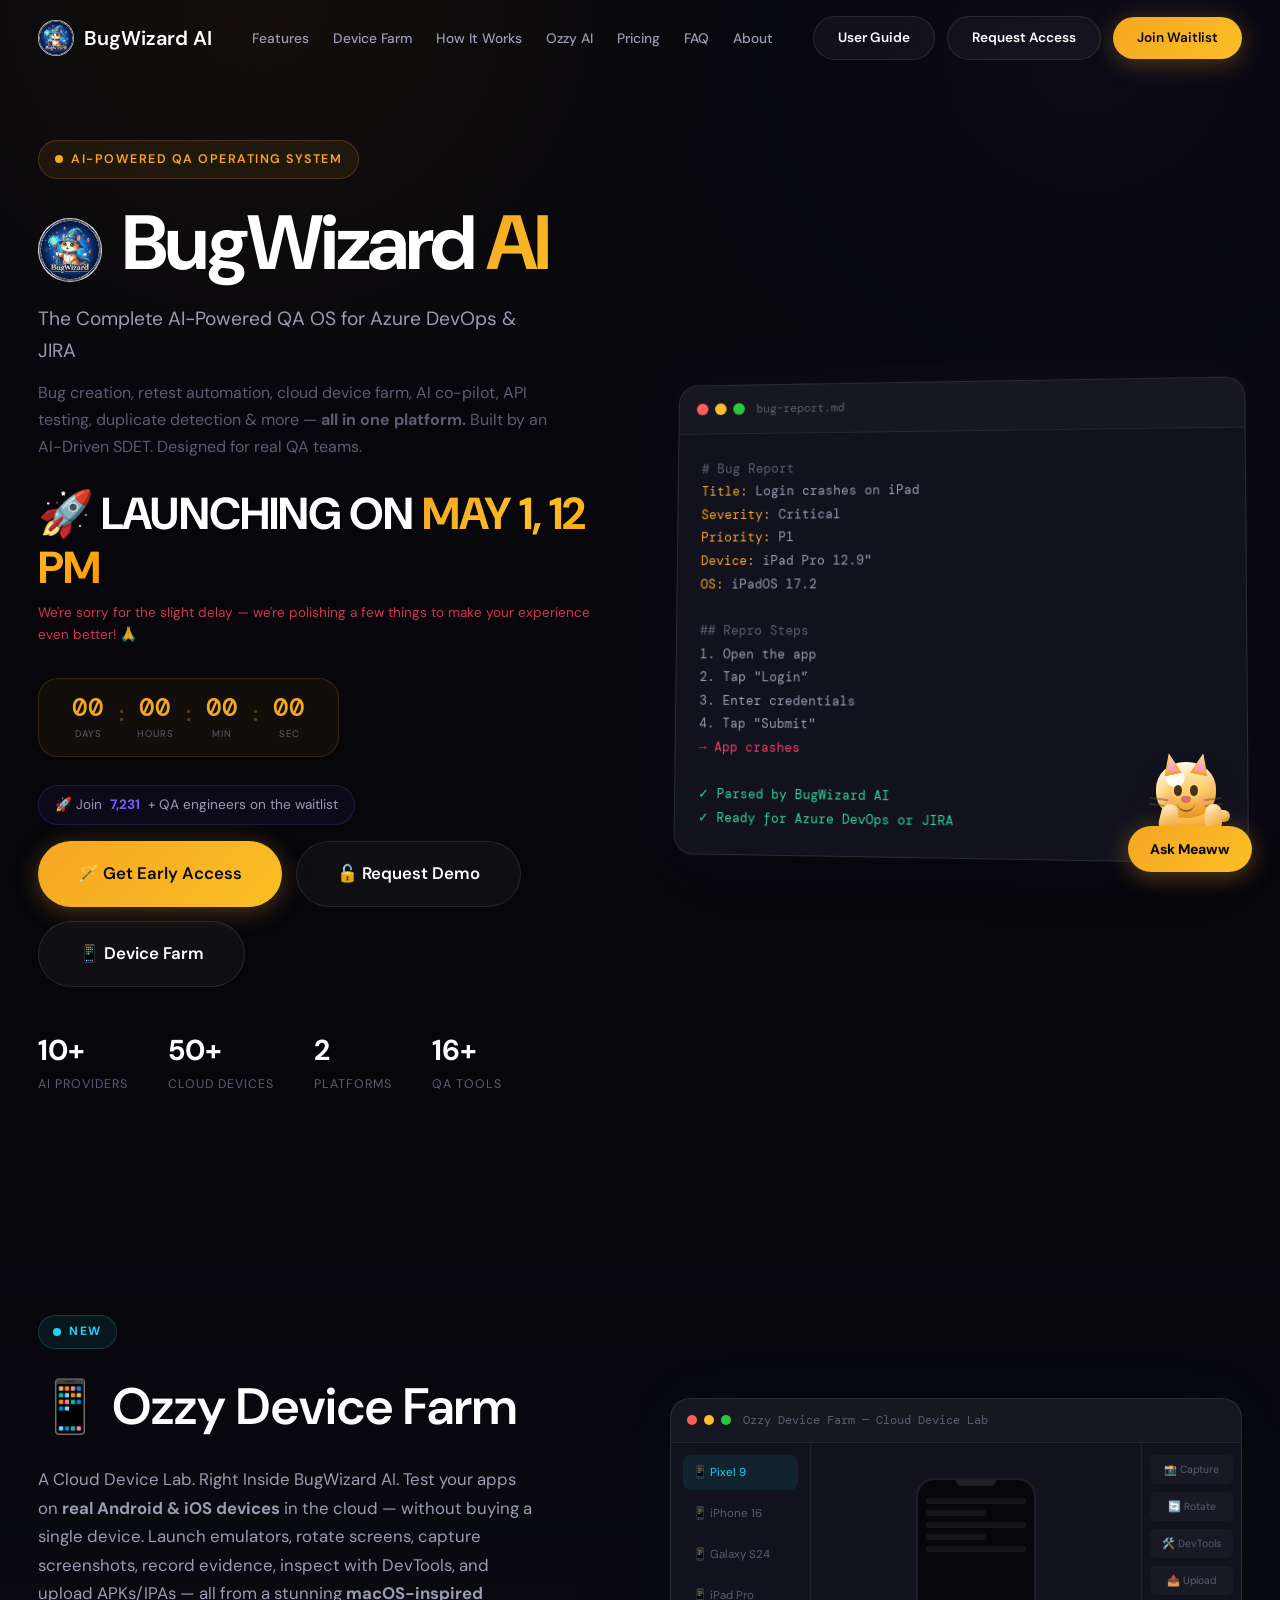
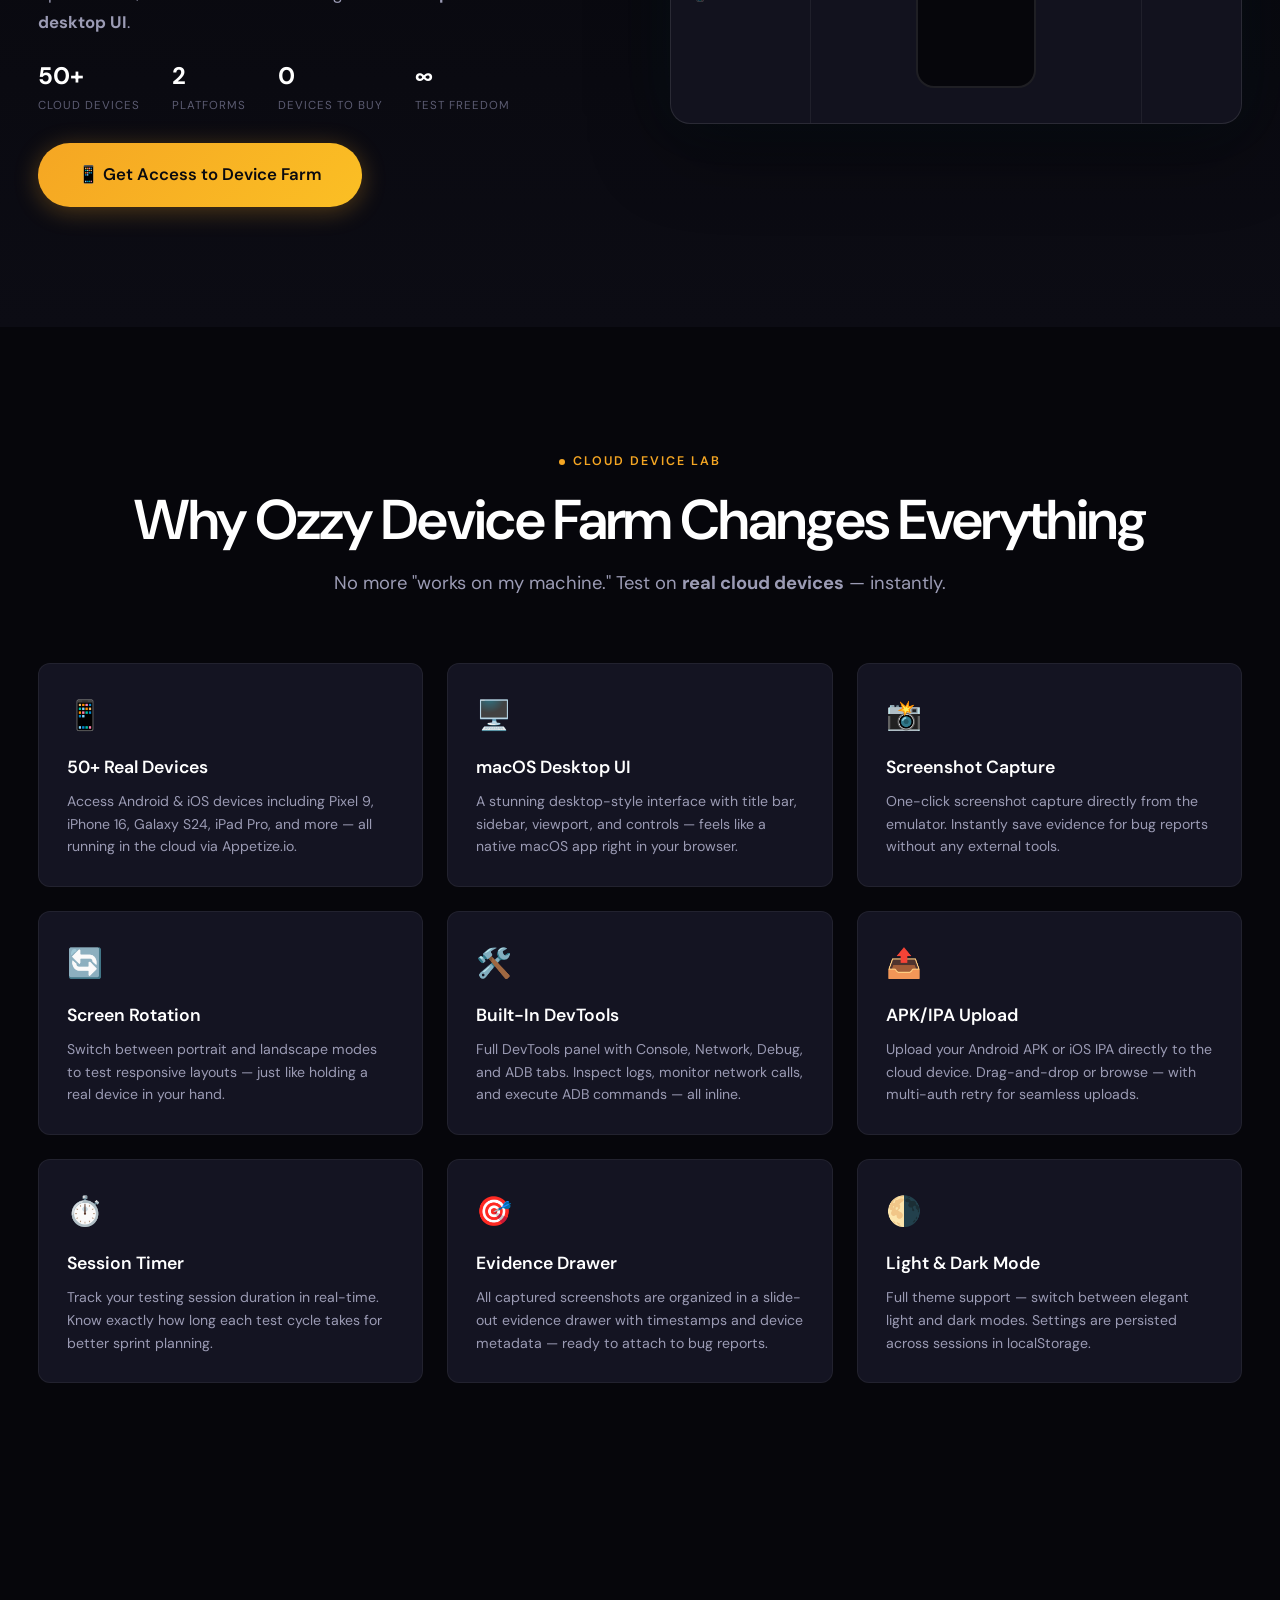
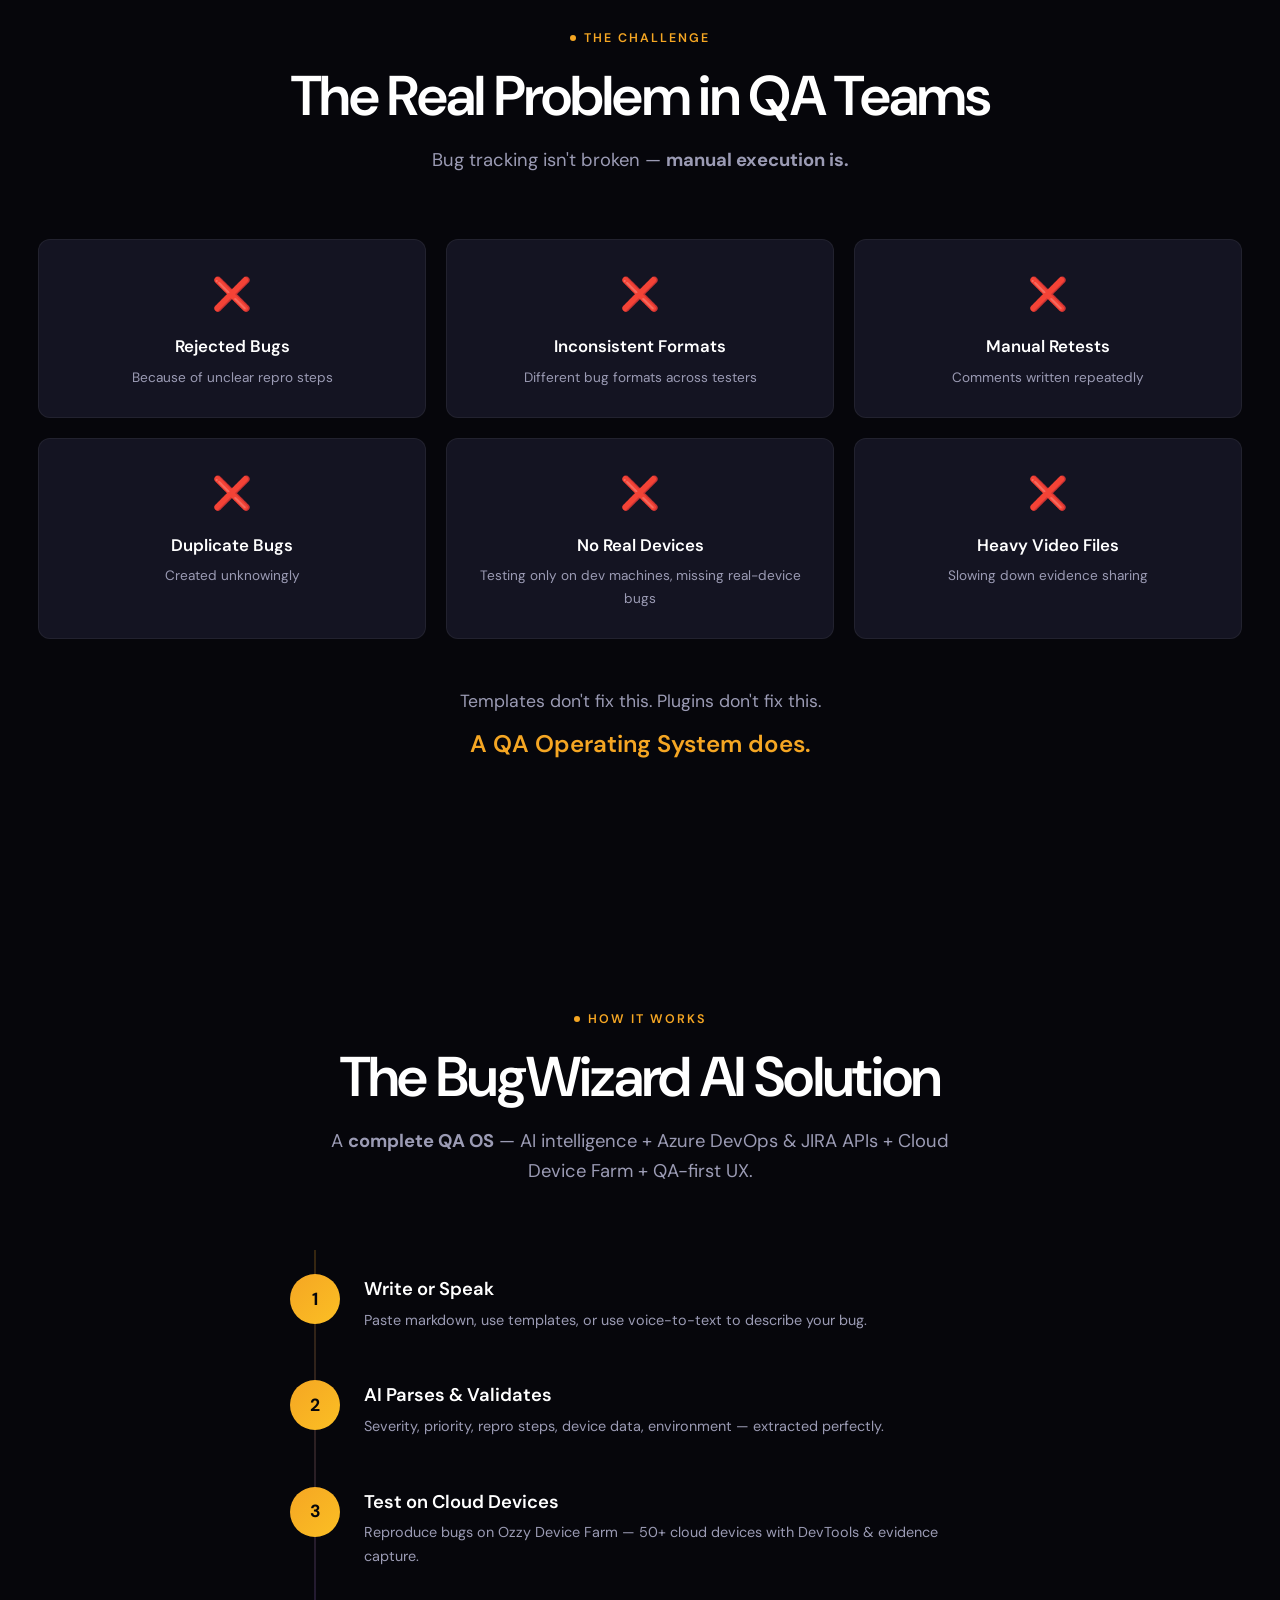
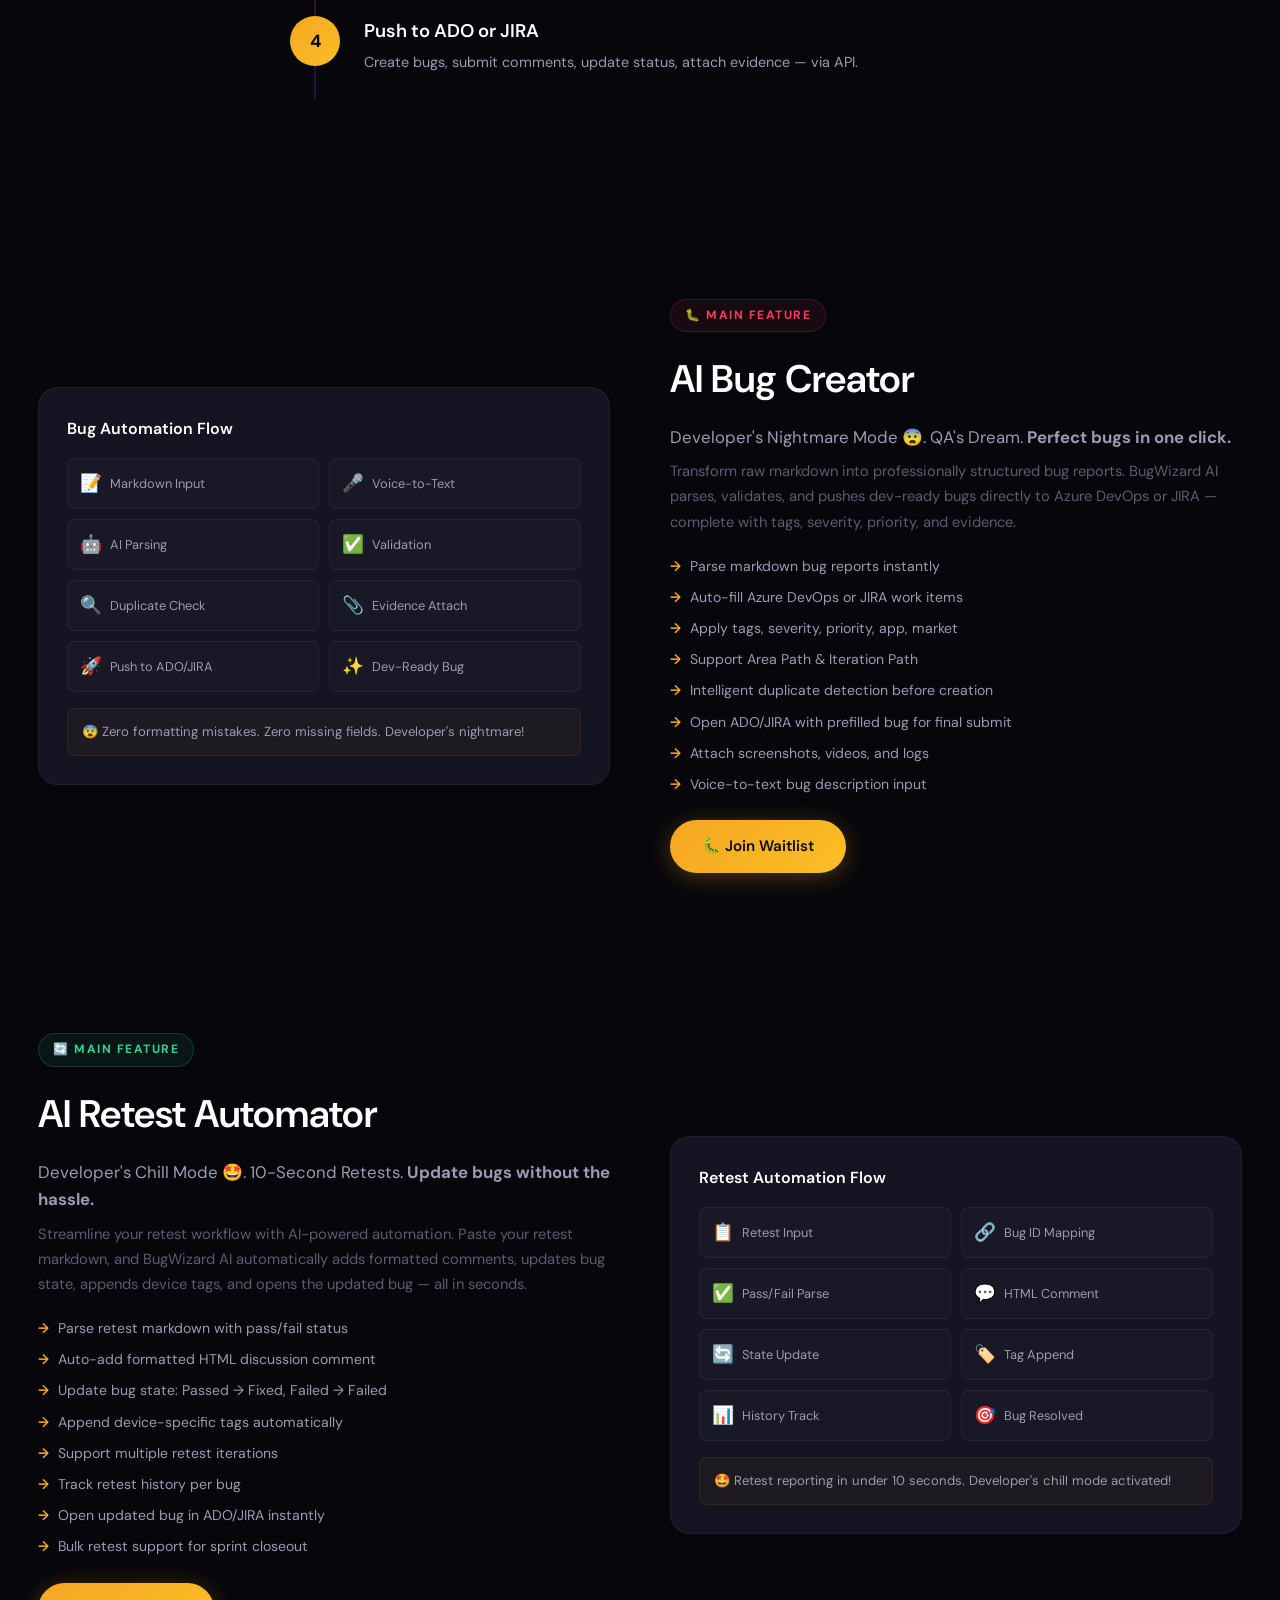
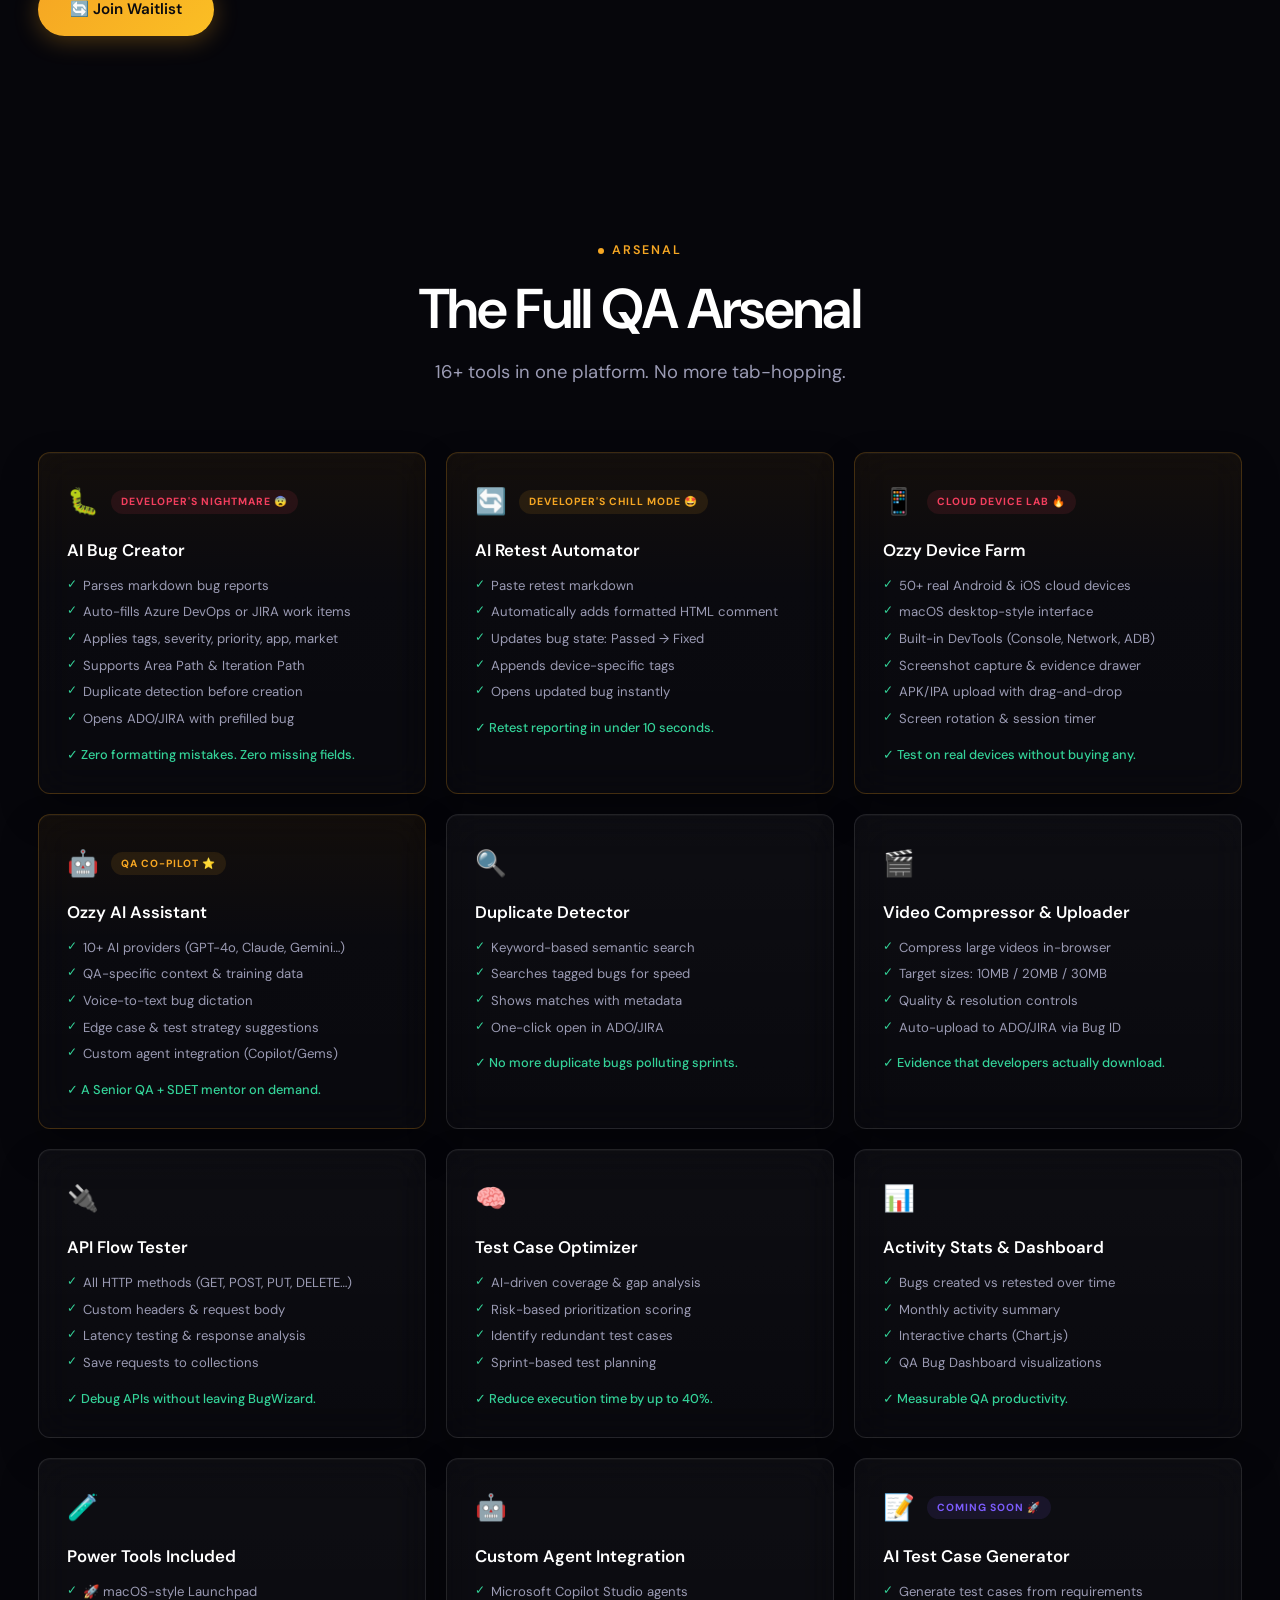
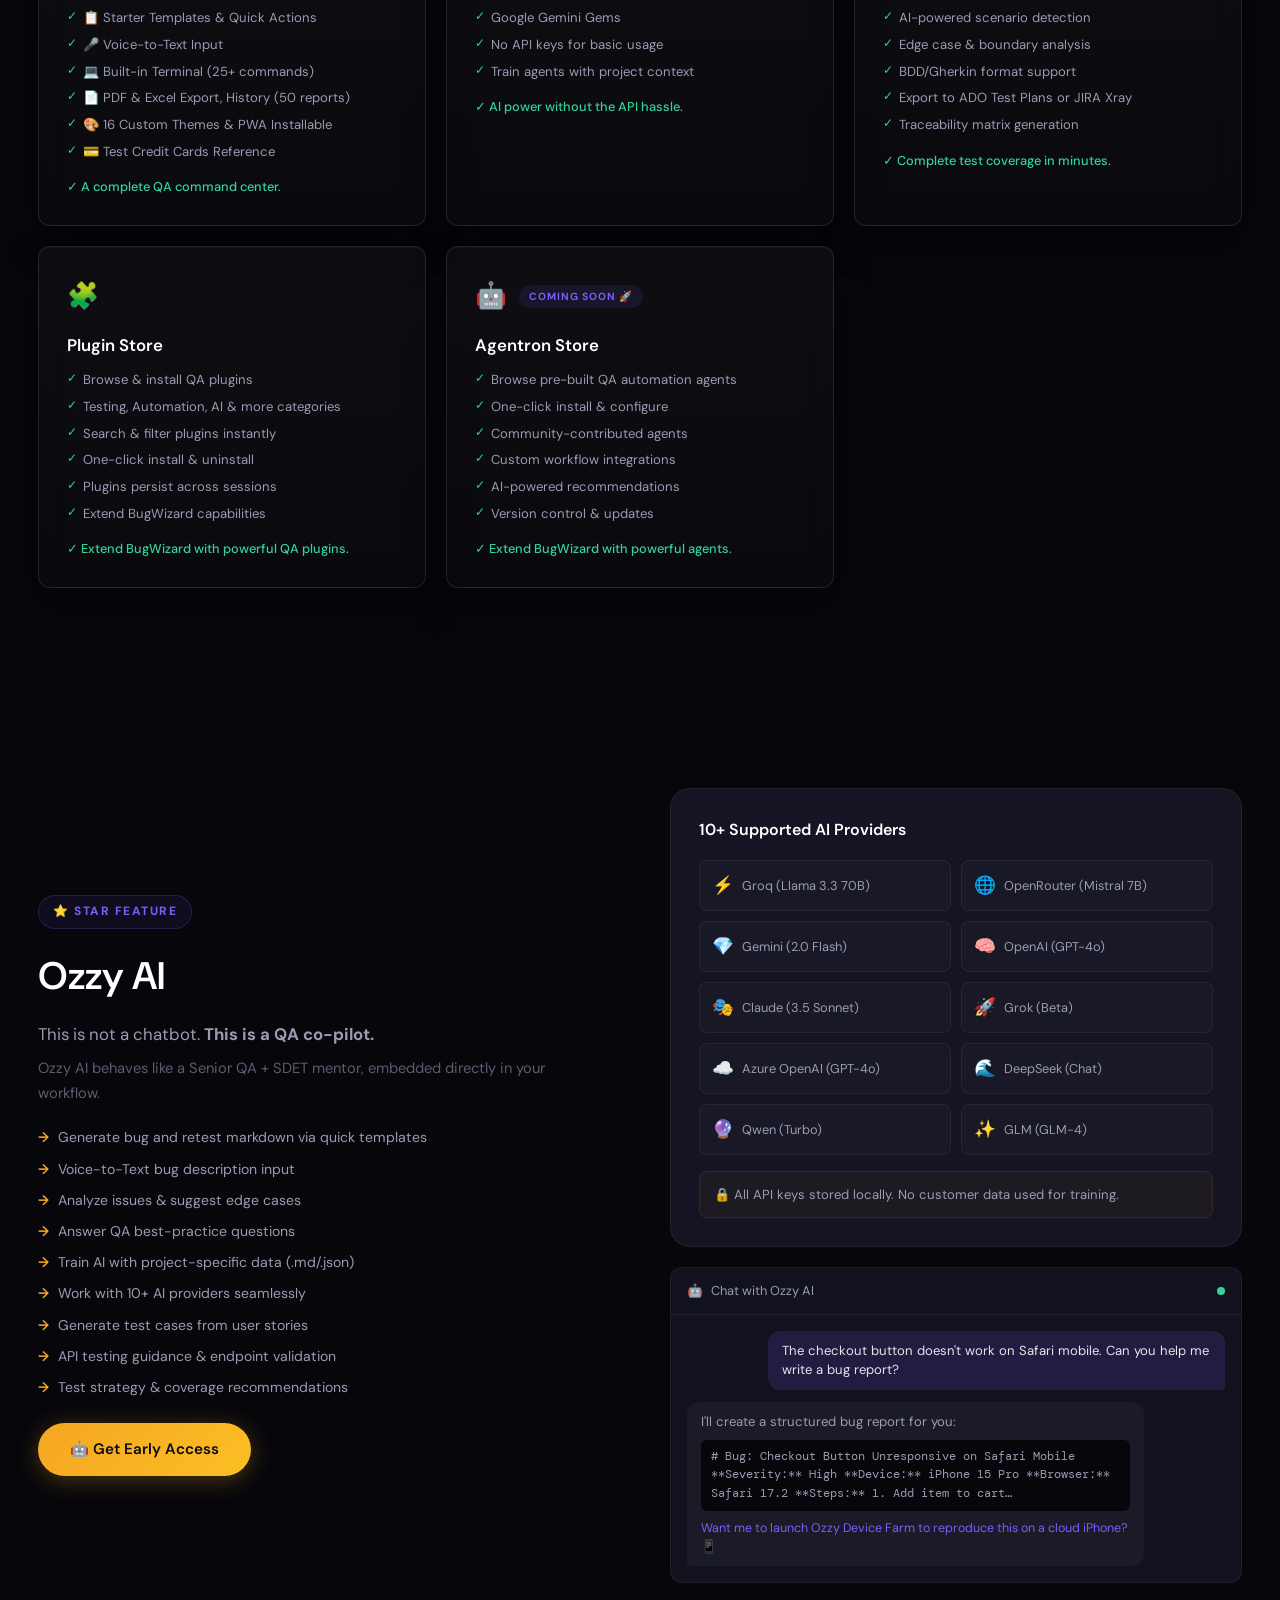
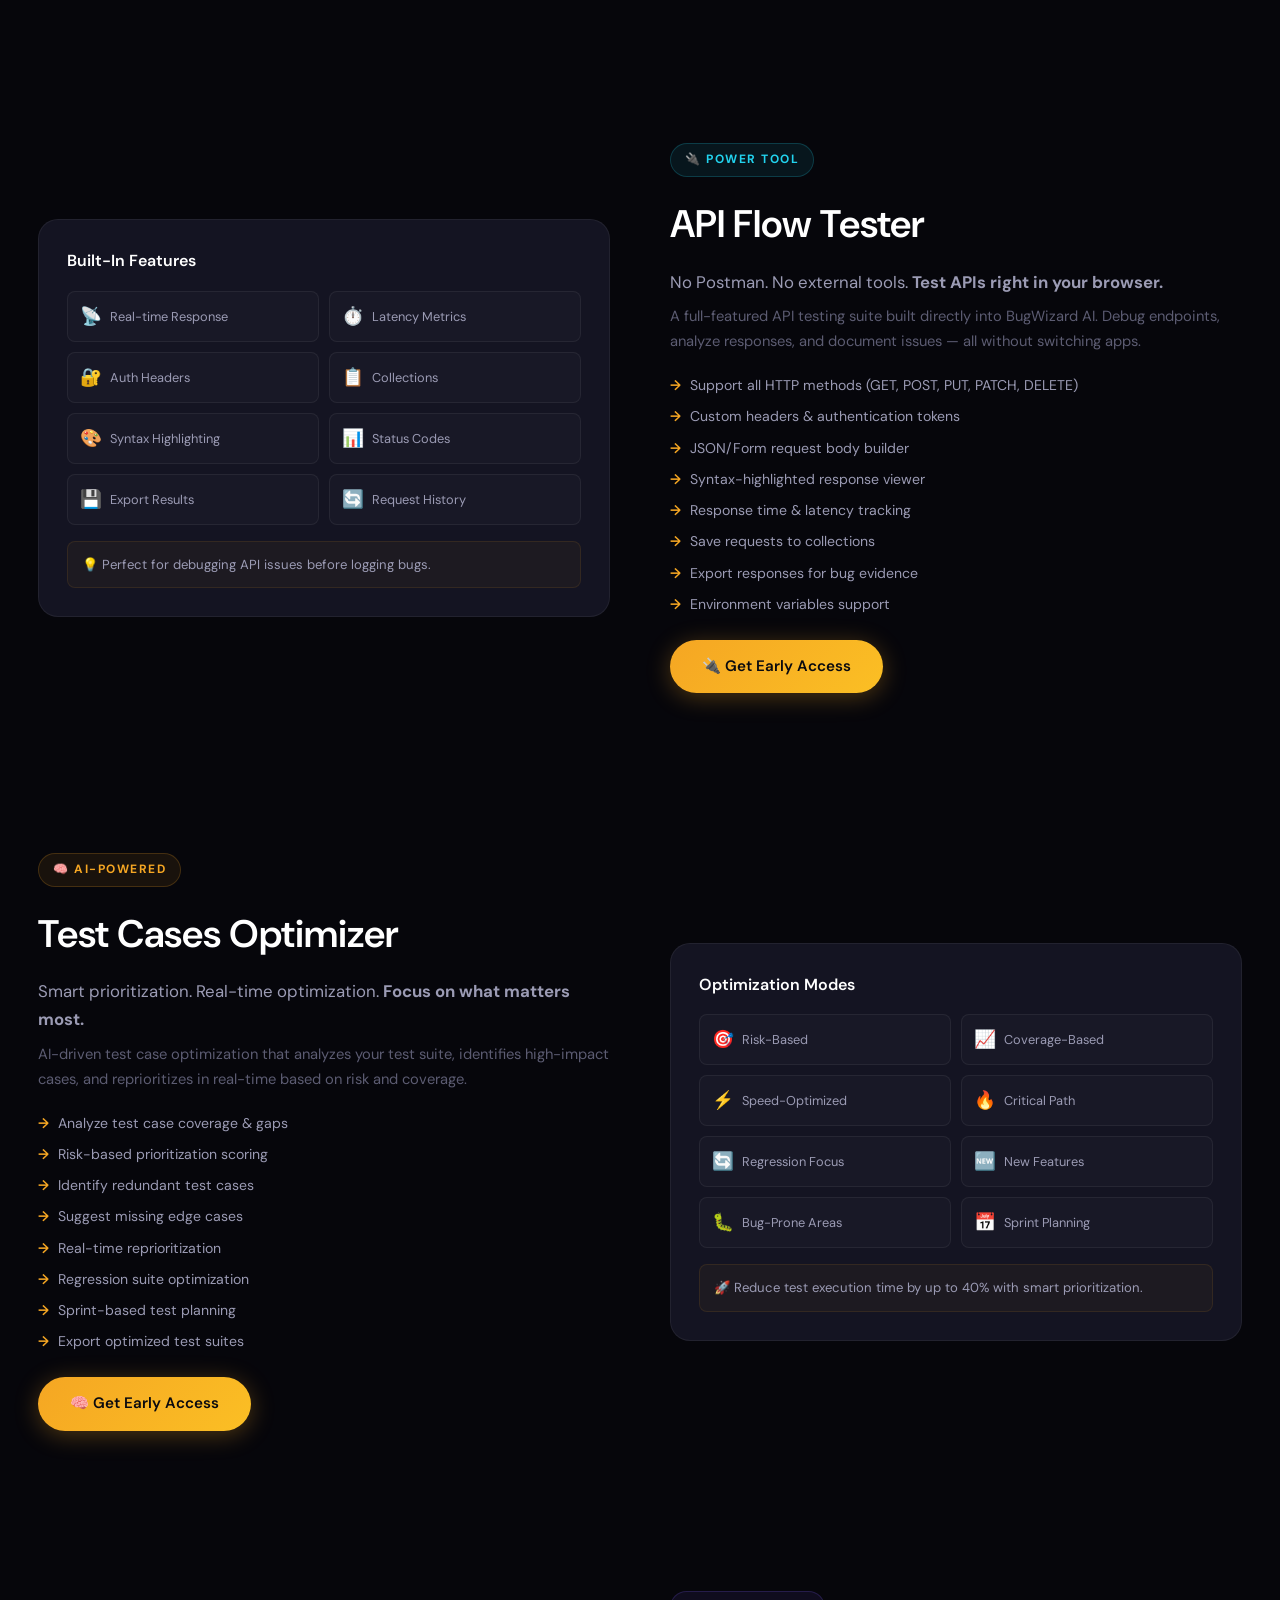
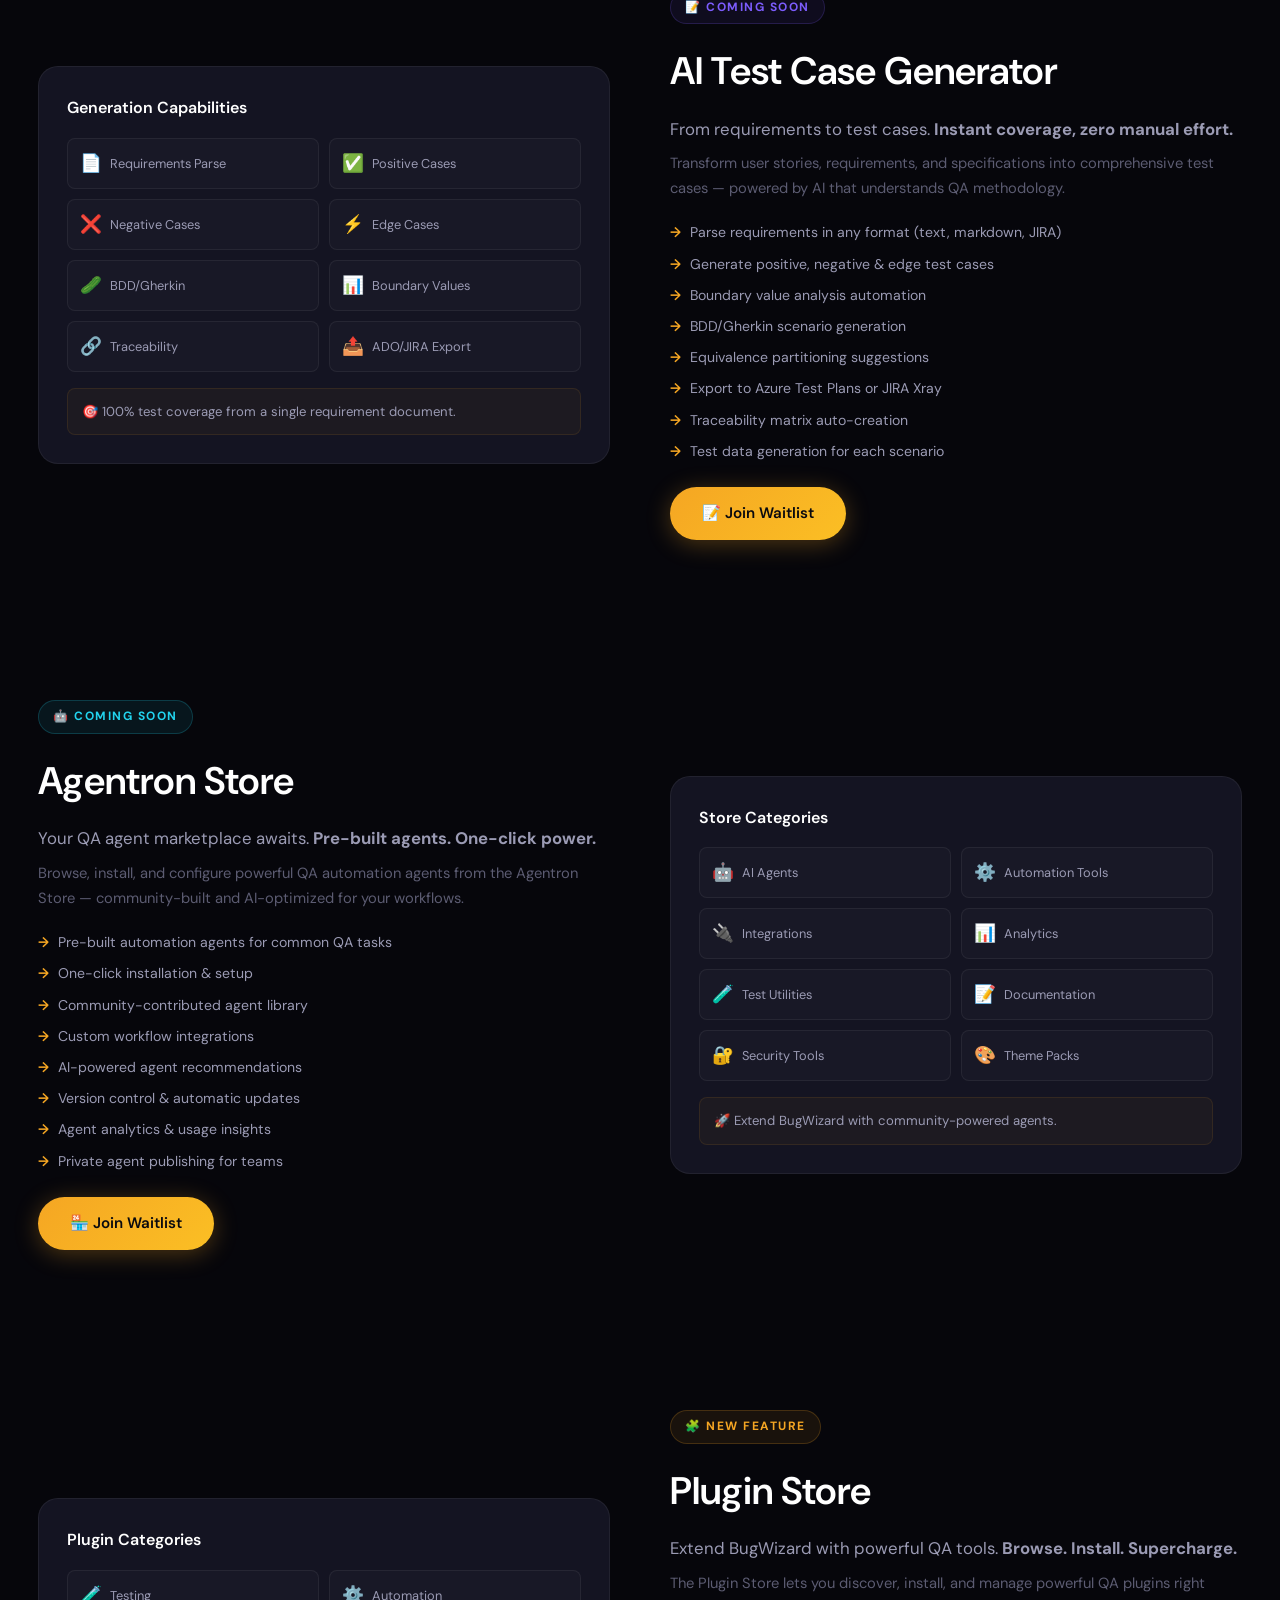
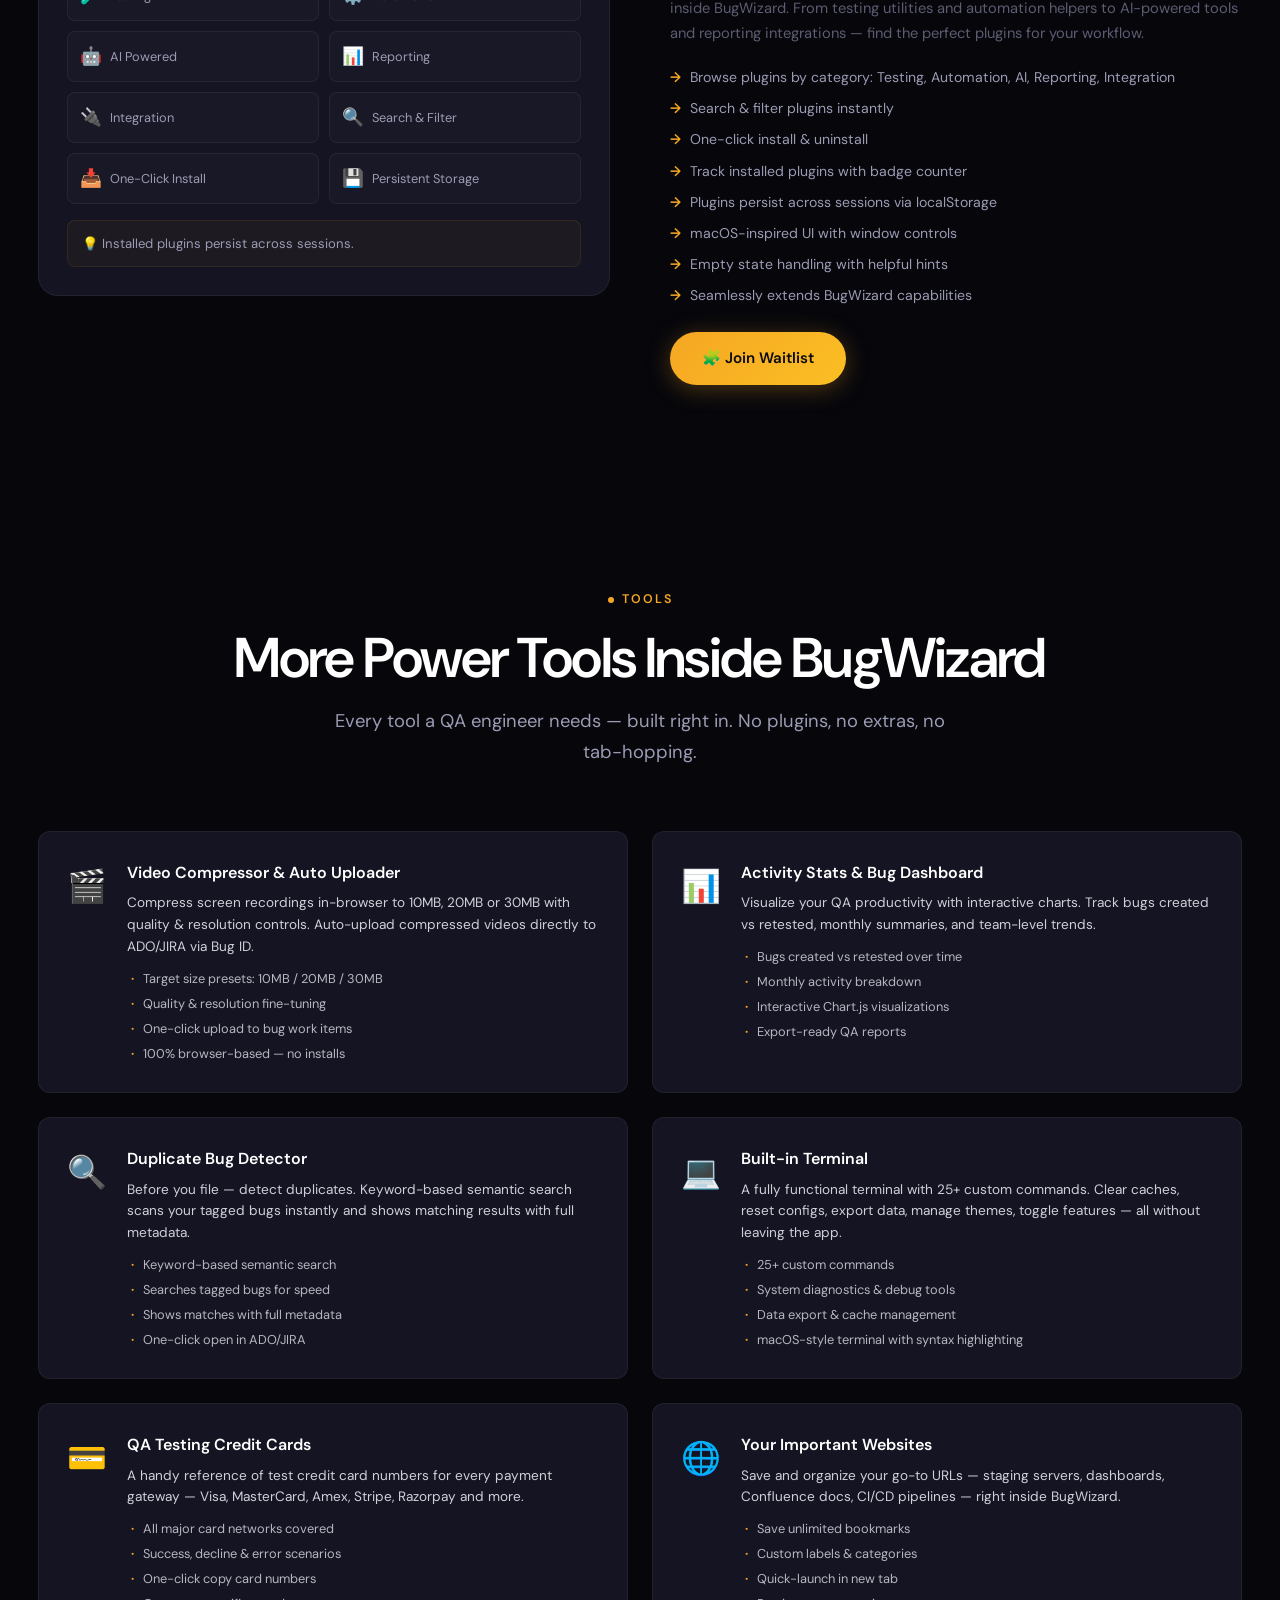
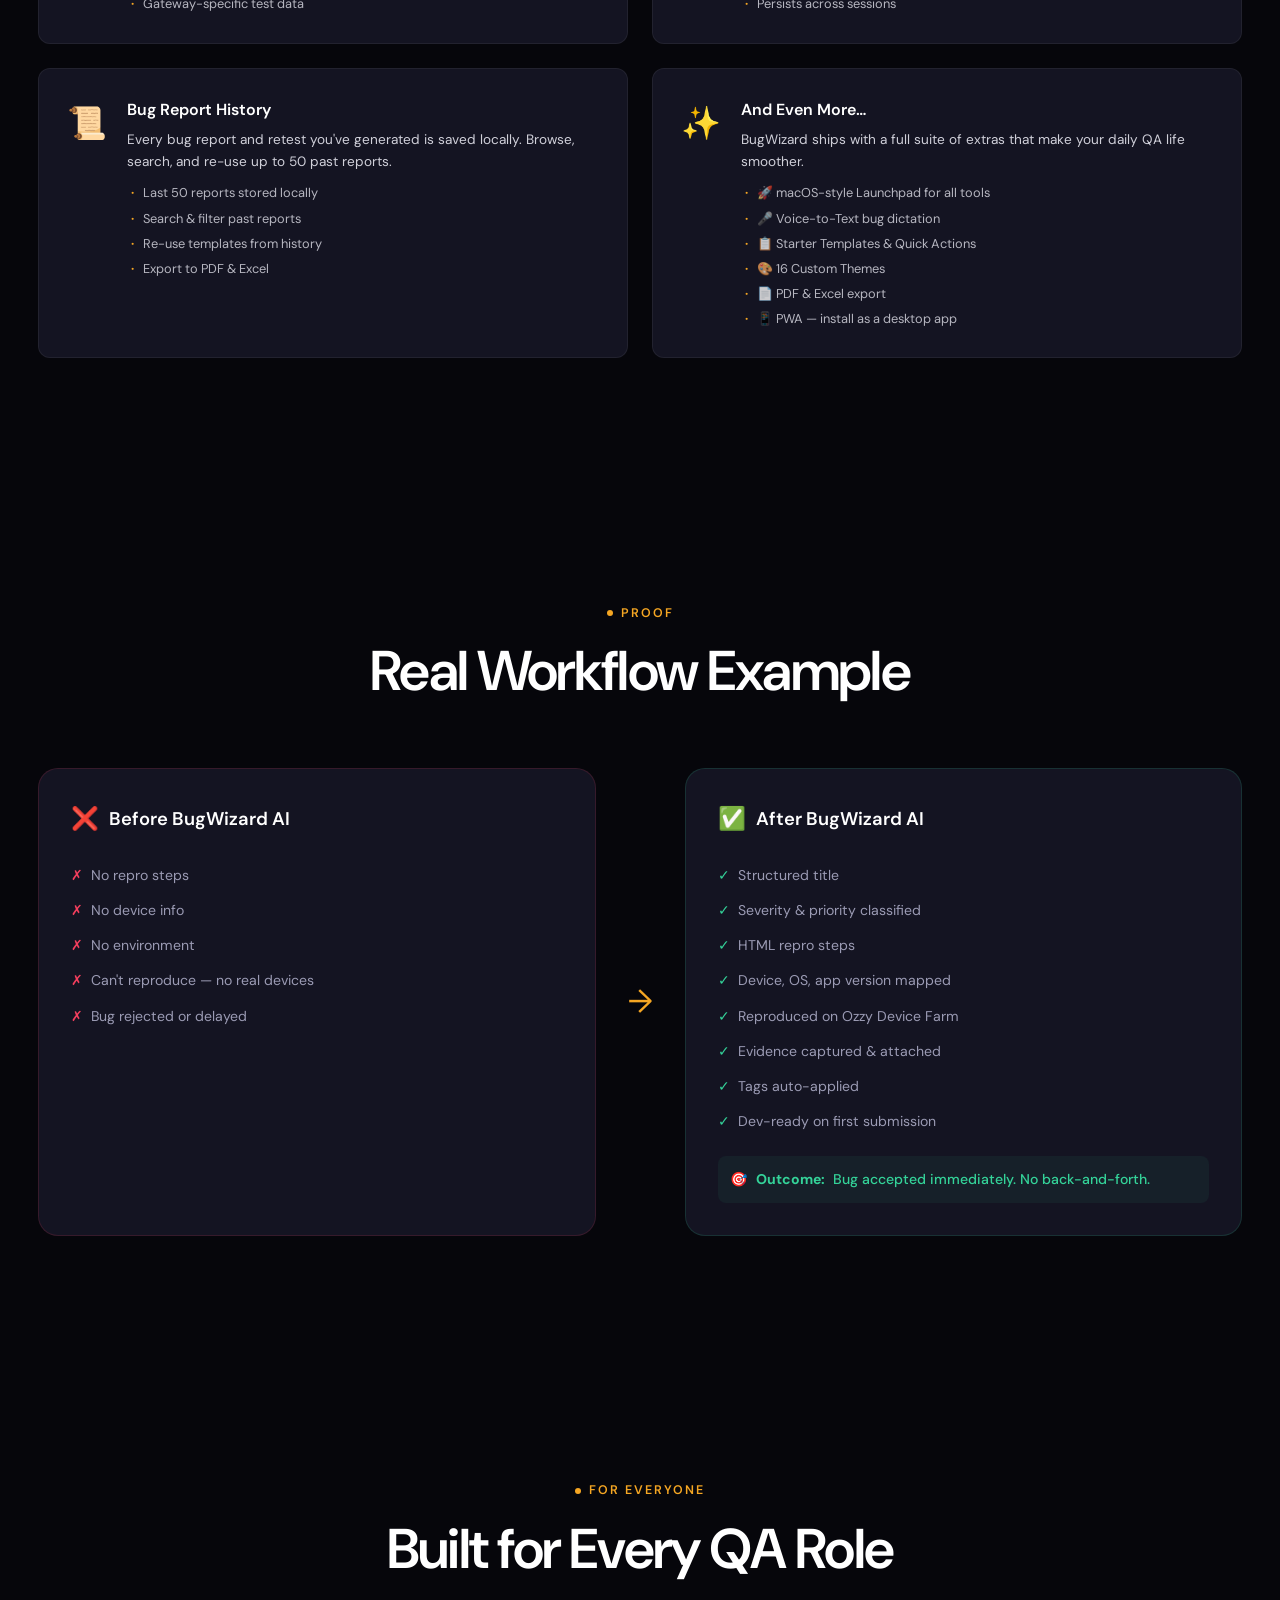
==== commit 7fcde988: "Launch-Date" ====
--- a/index.html
+++ b/index.html
@@ -93,7 +93,7 @@
                 <!-- ★ LAUNCH BANNER ★ -->
                 <div class="launch-banner">
                     <div class="launch-date-text">
-                        🚀 LAUNCHING ON <span class="may1">MAY 1</span>
+                        🚀 LAUNCHING ON <span class="may1">MAY 1, 12 PM</span>
                     </div>
                     <p class="launch-apology">We're sorry for the slight delay — we're polishing a few things to make your experience even better! 🙏</p>
                 </div>
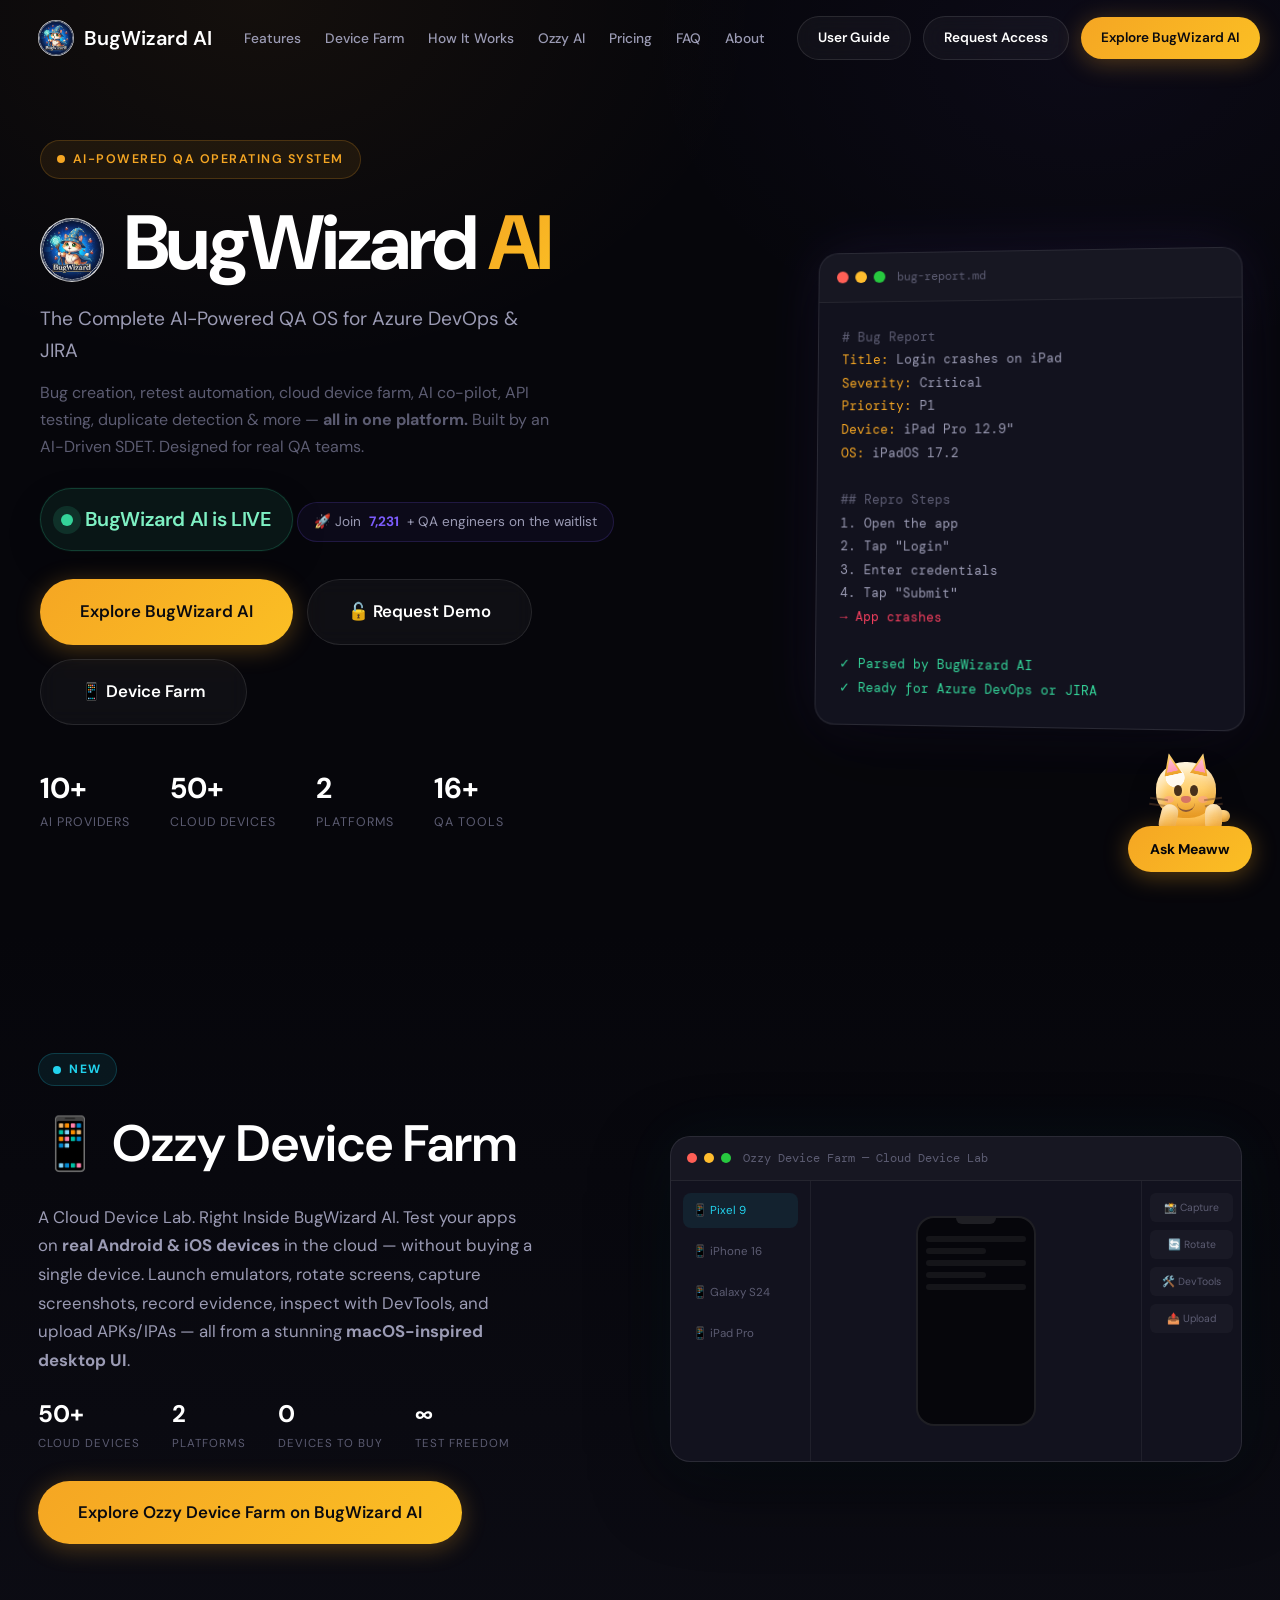
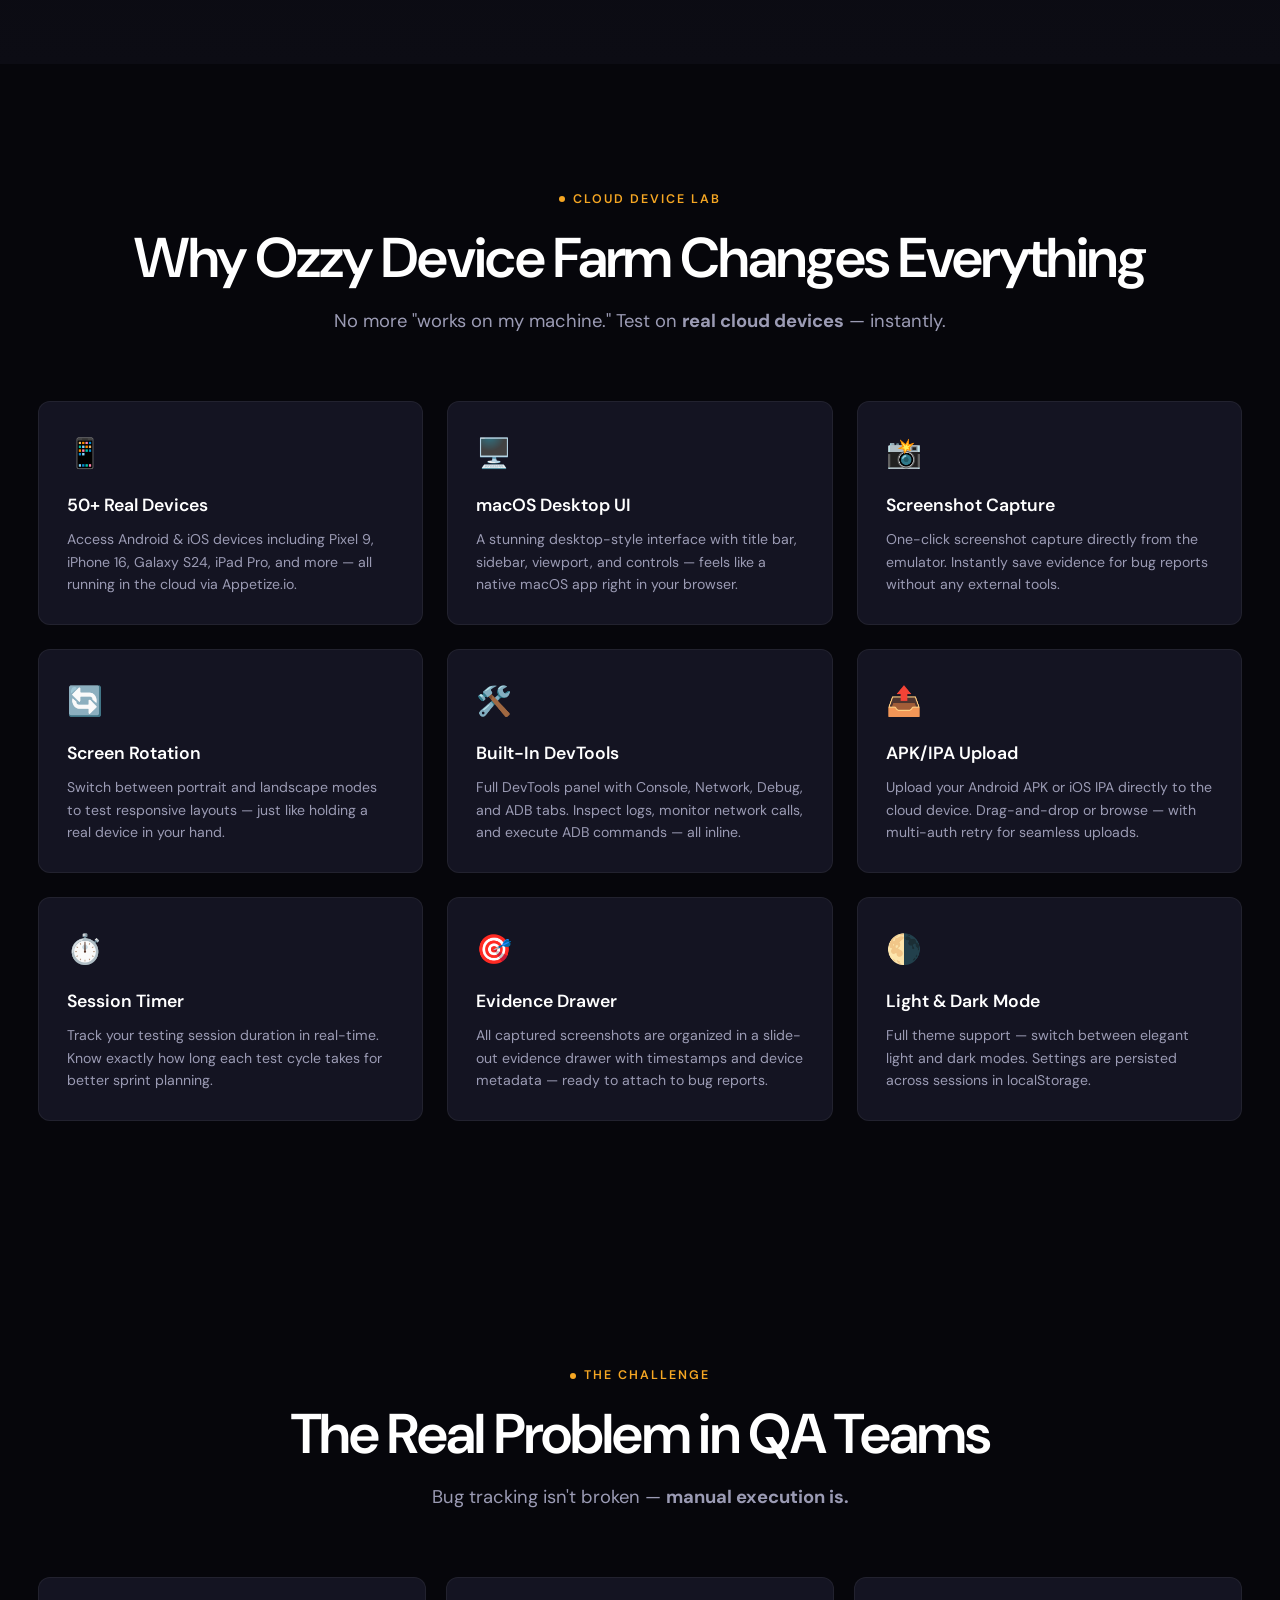
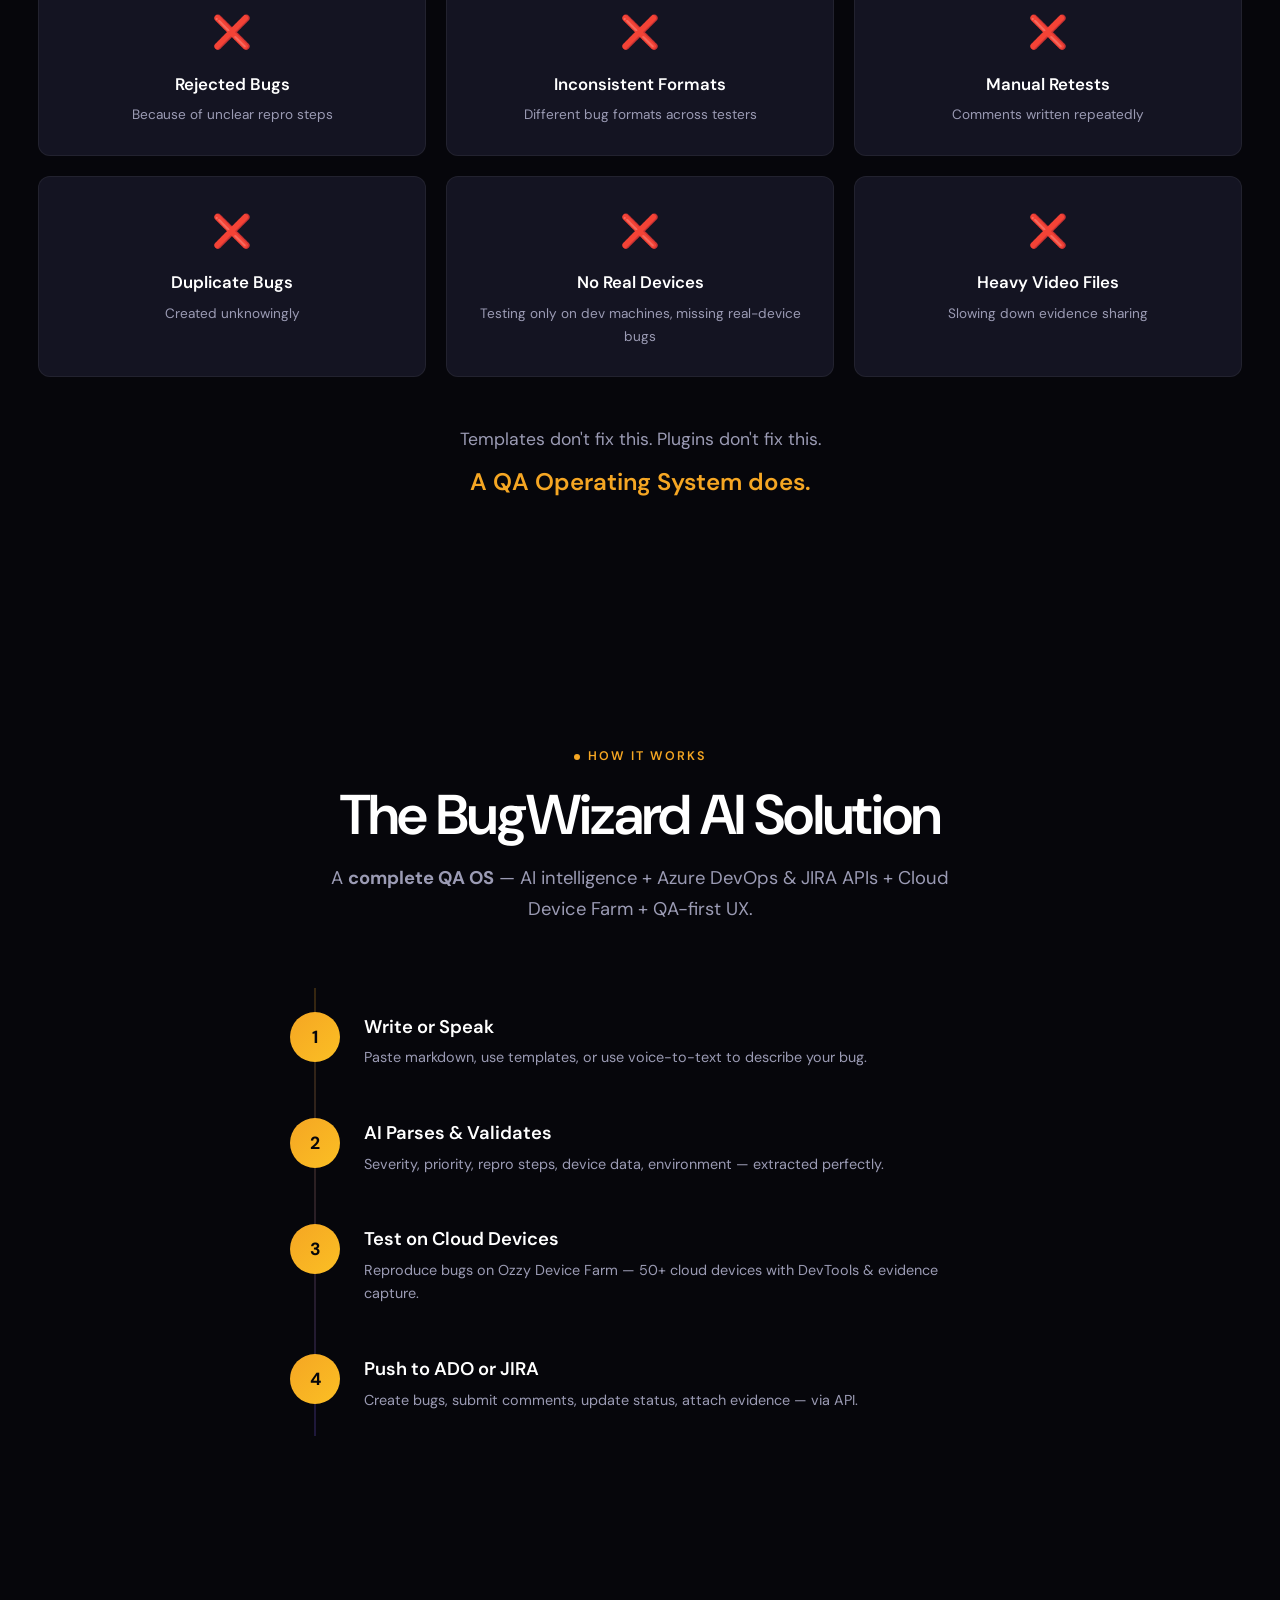
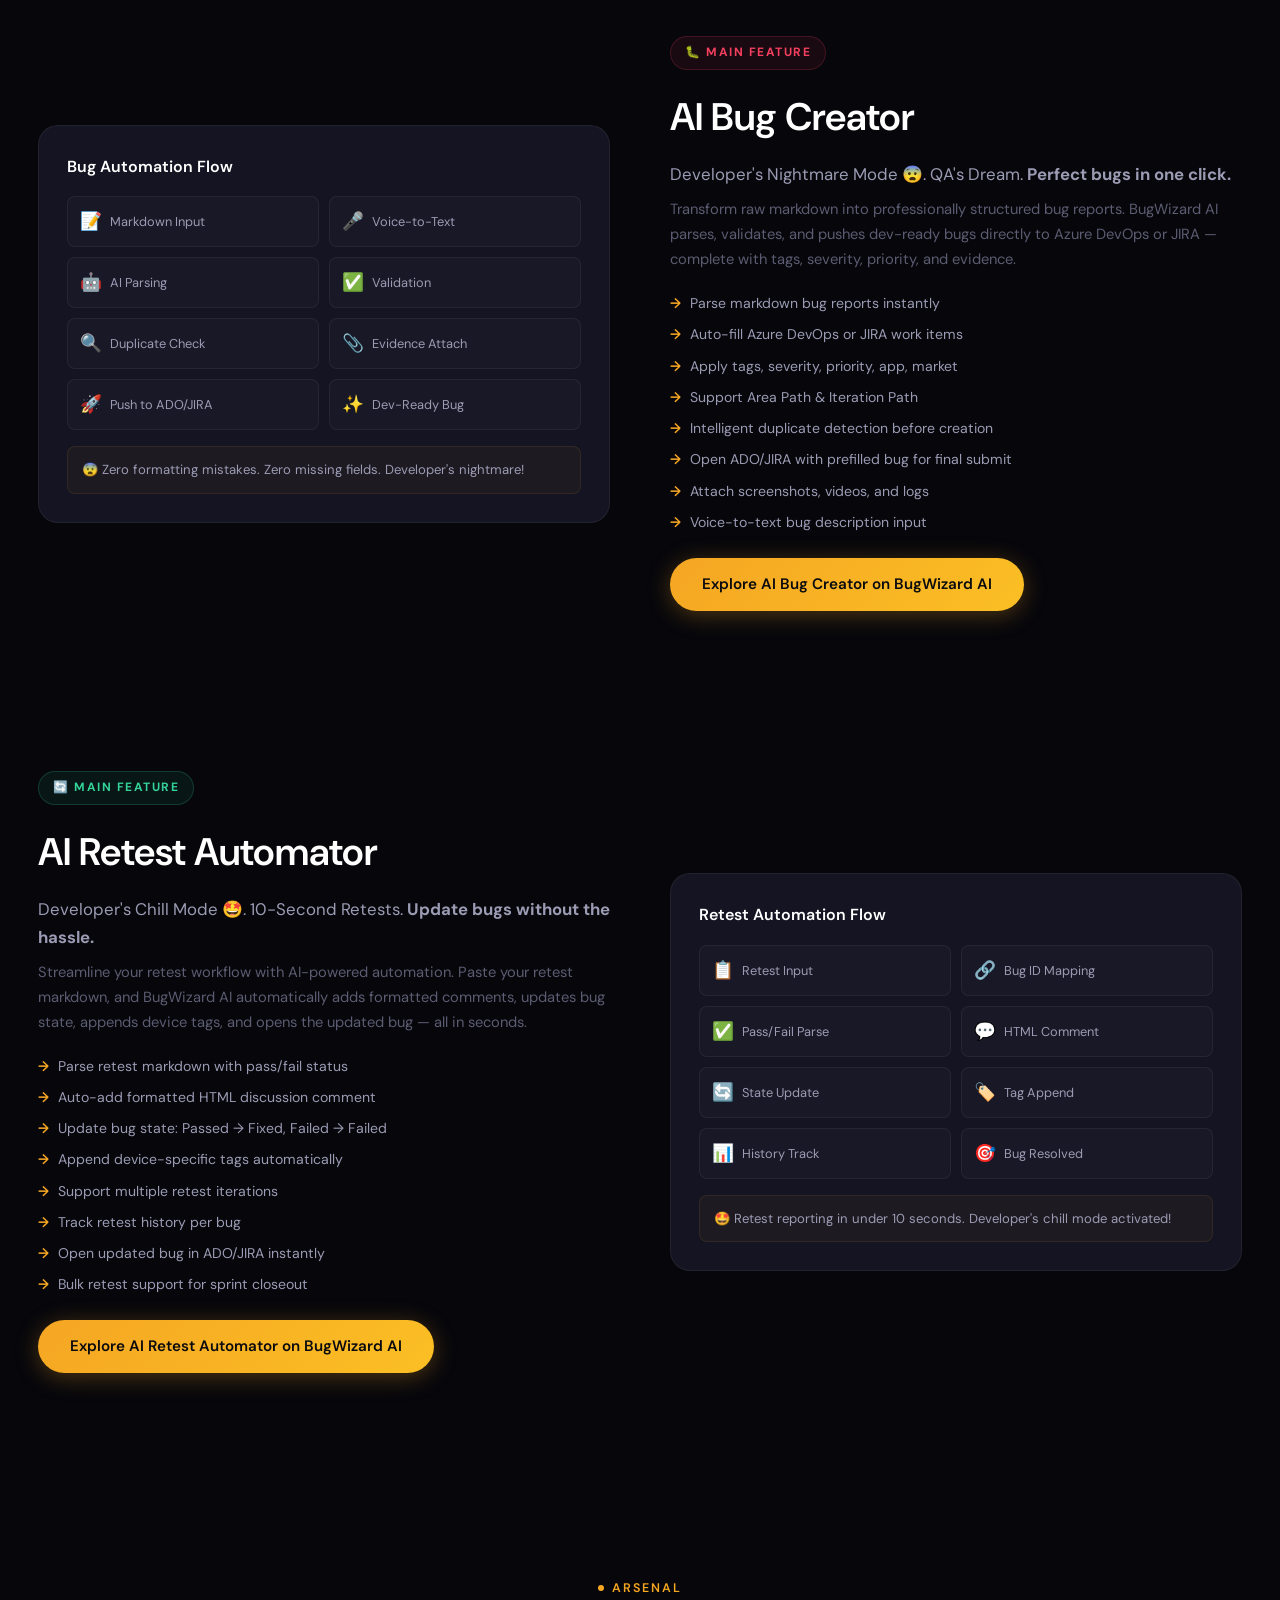
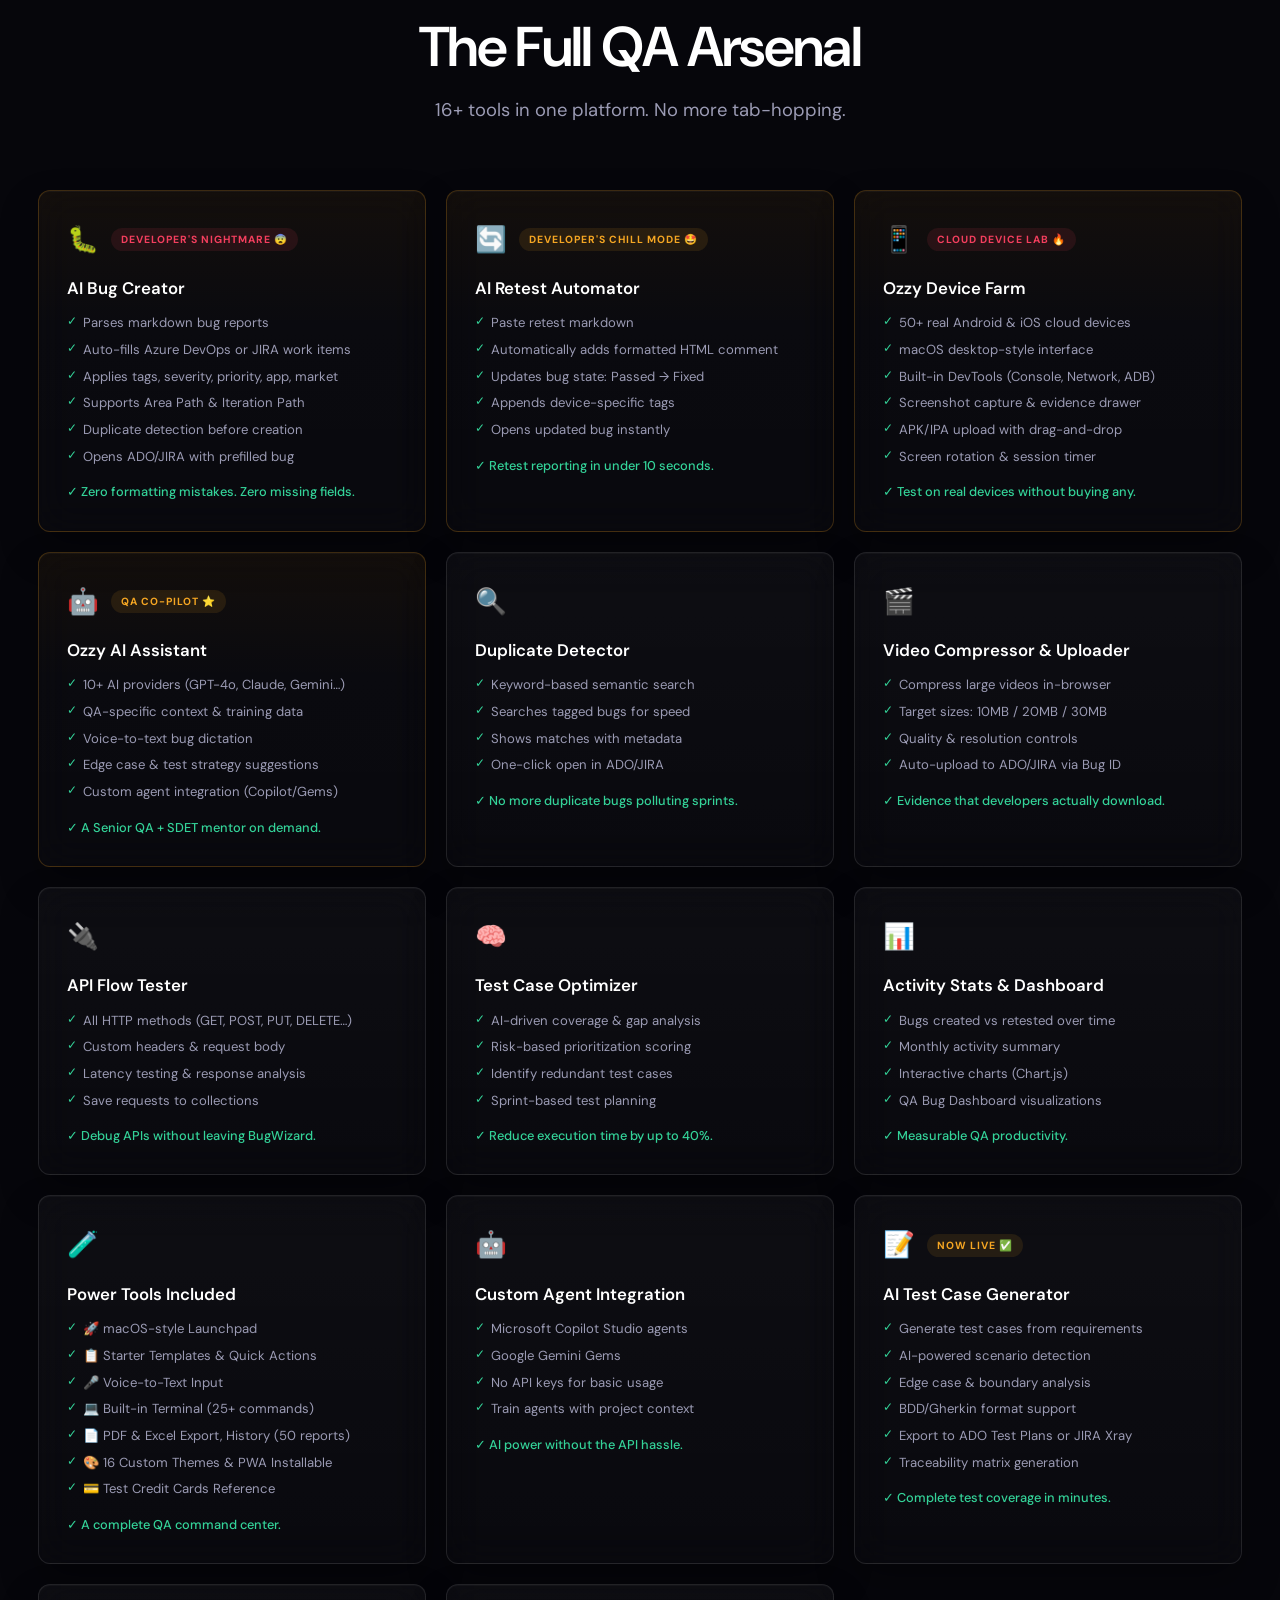
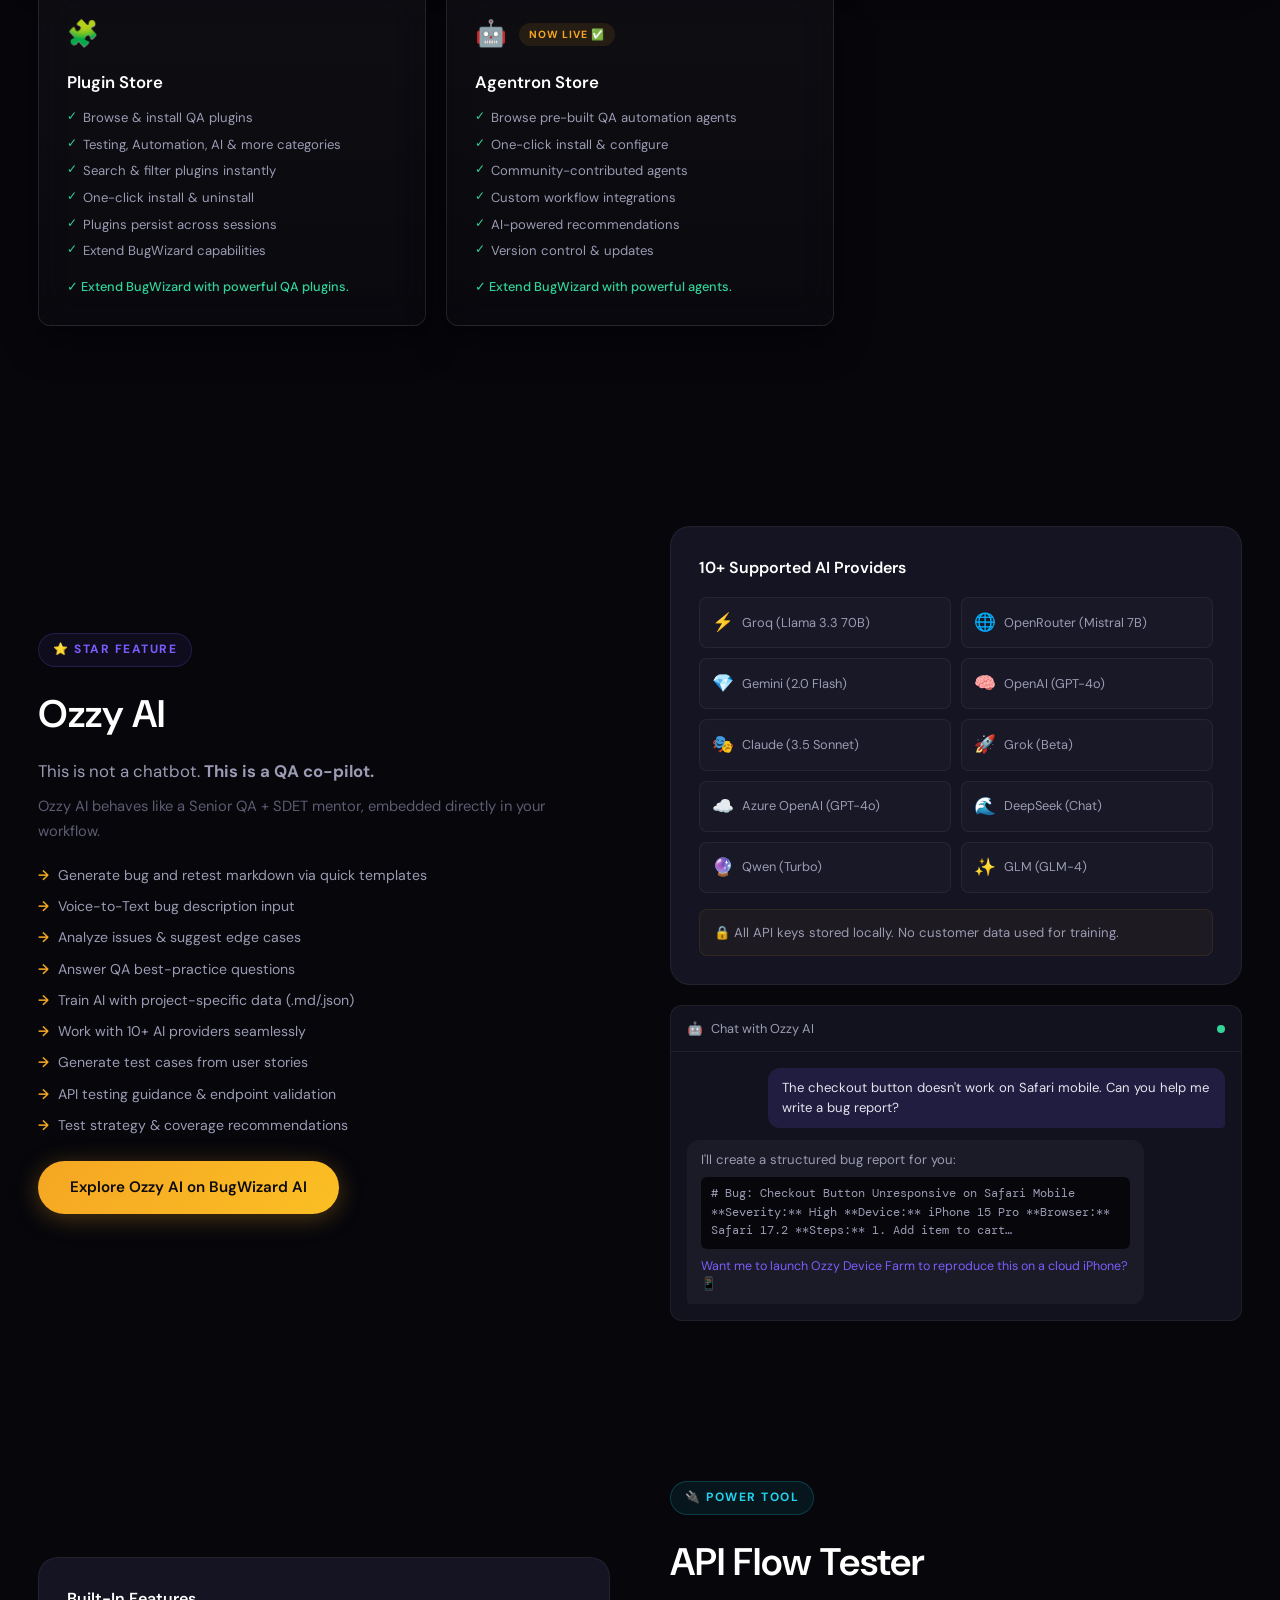
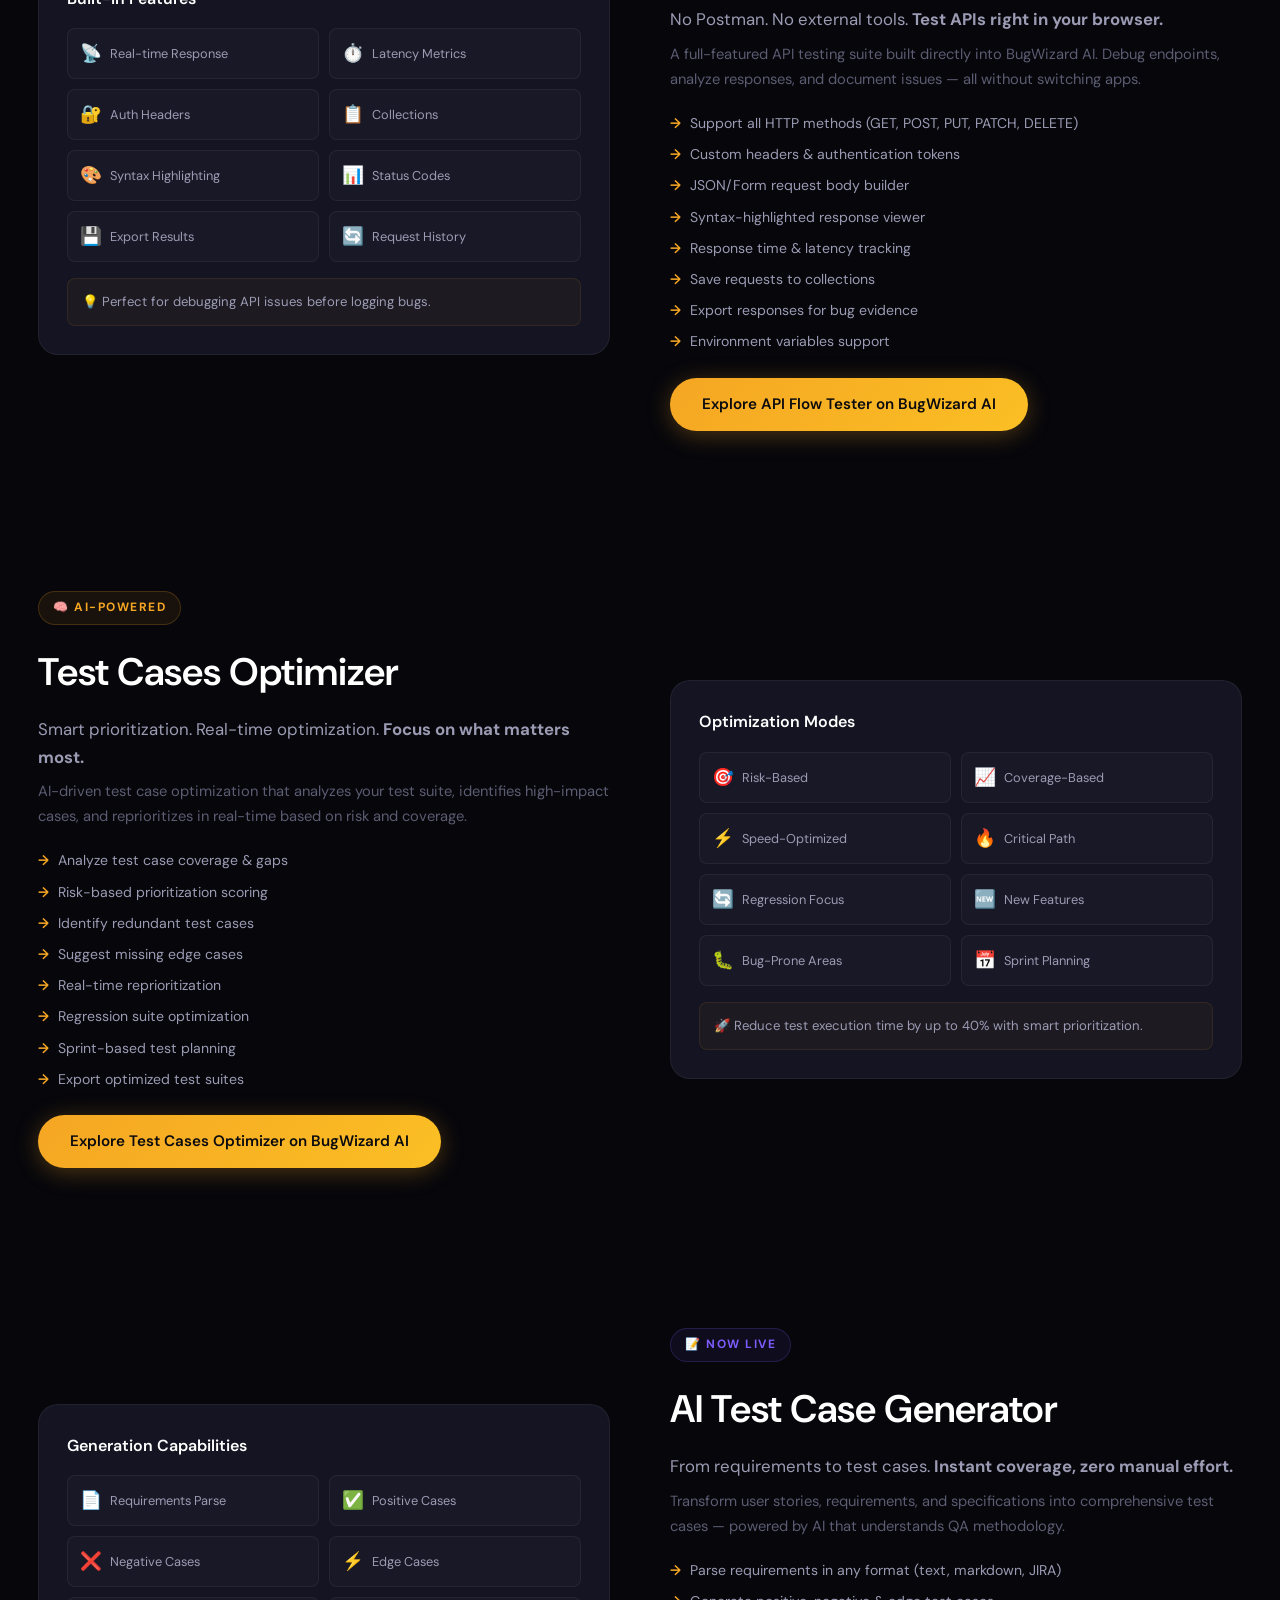
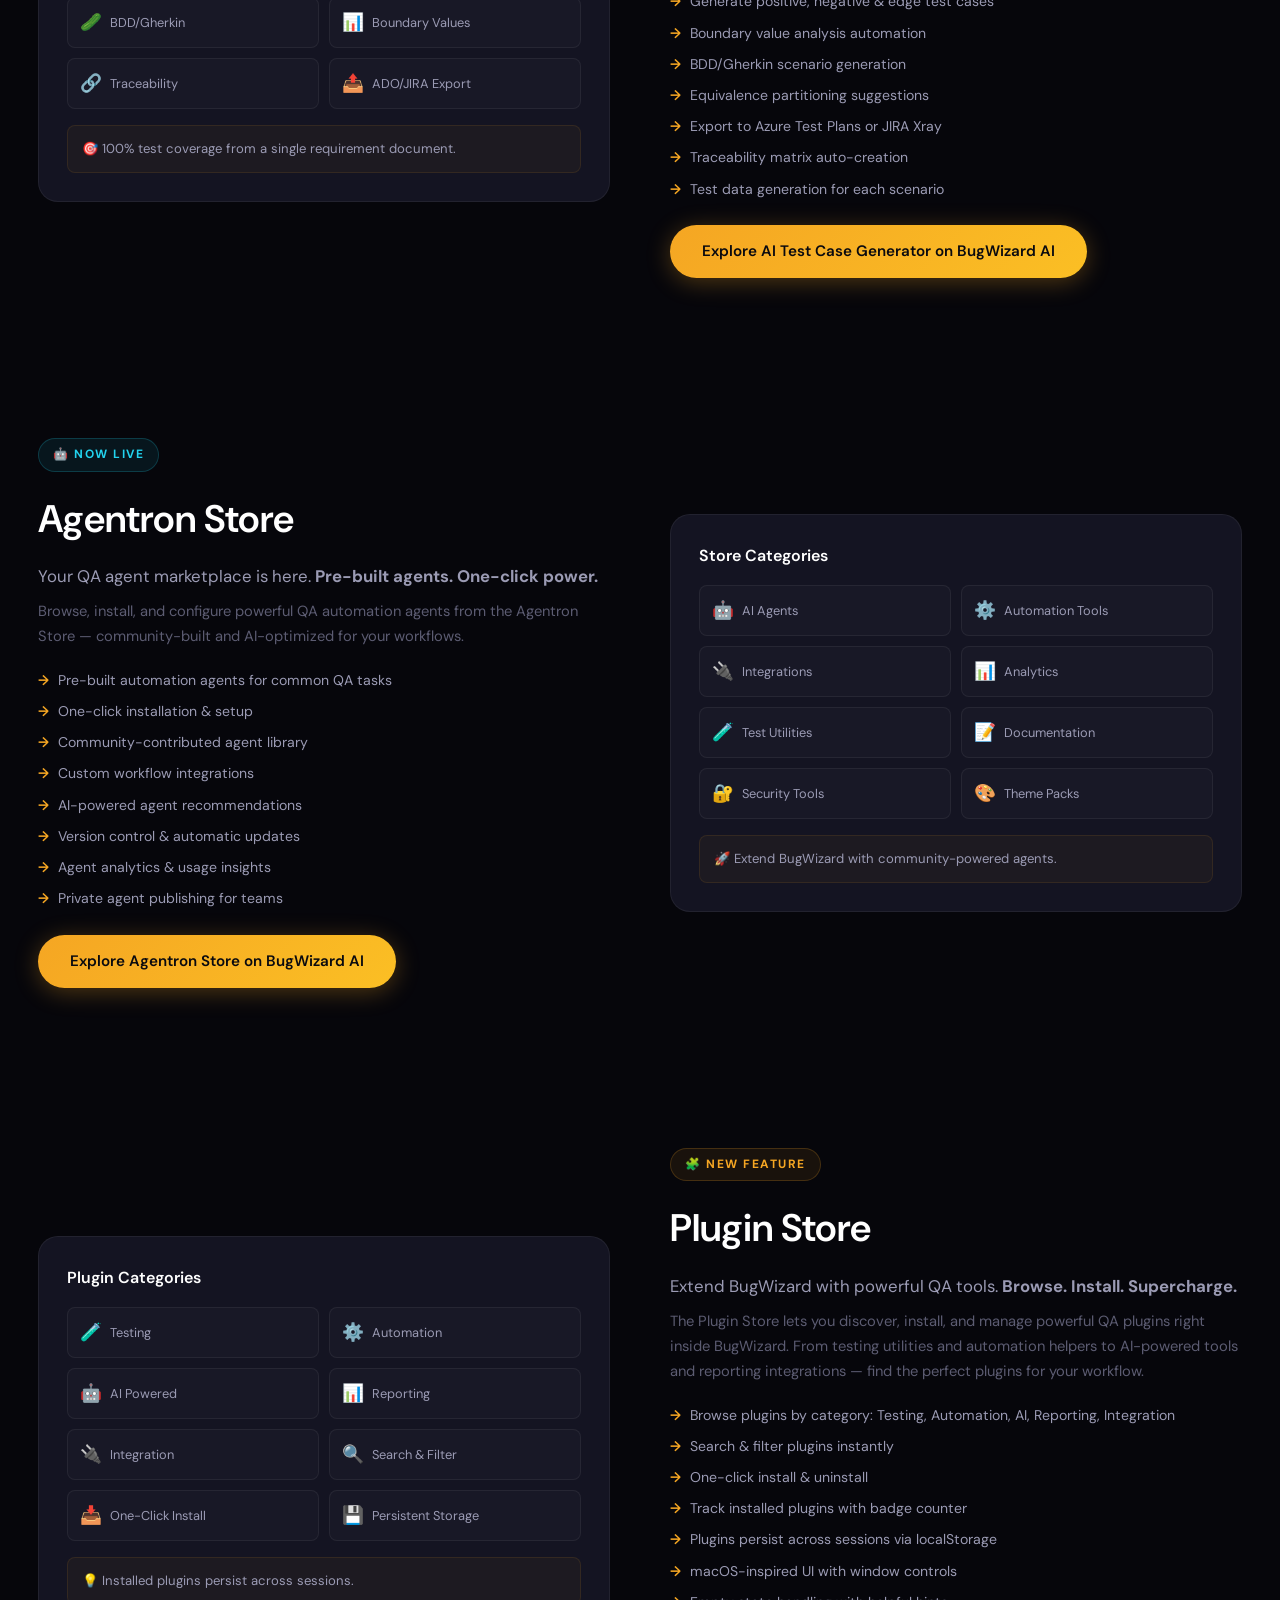
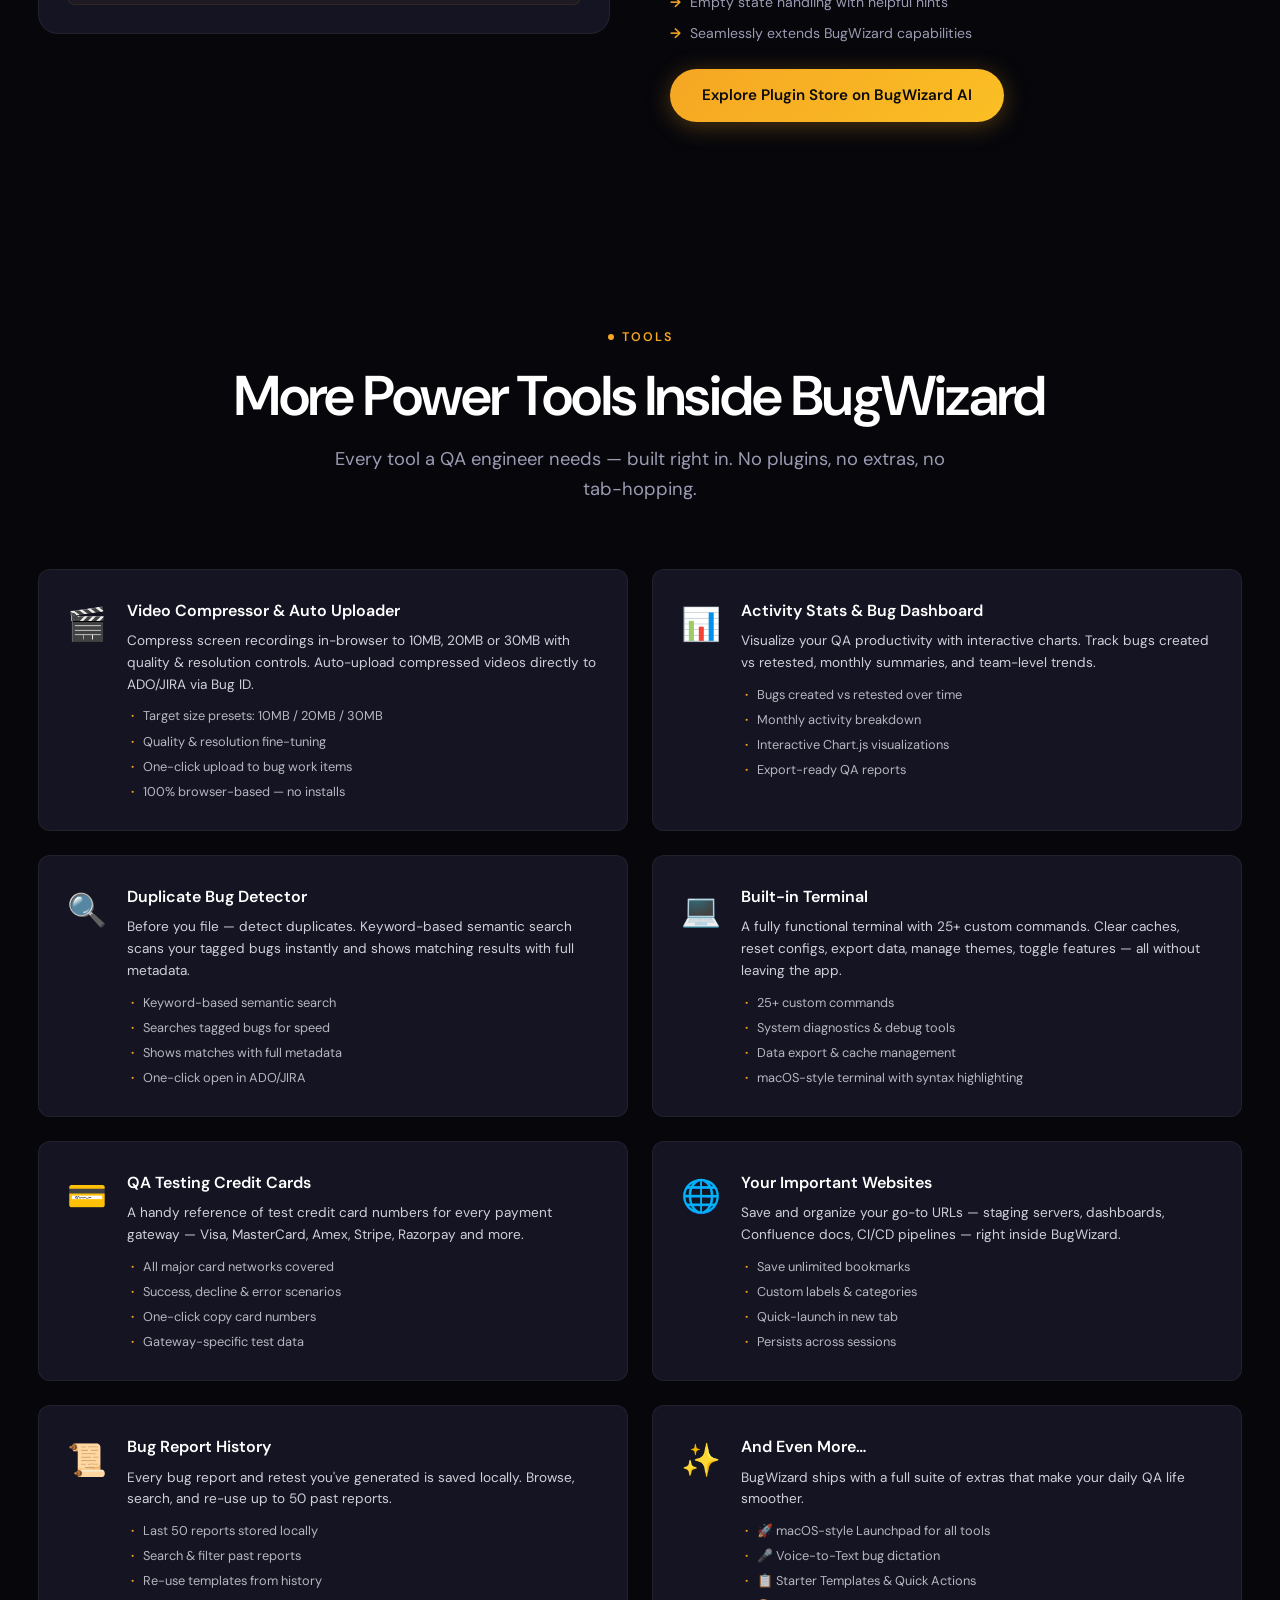
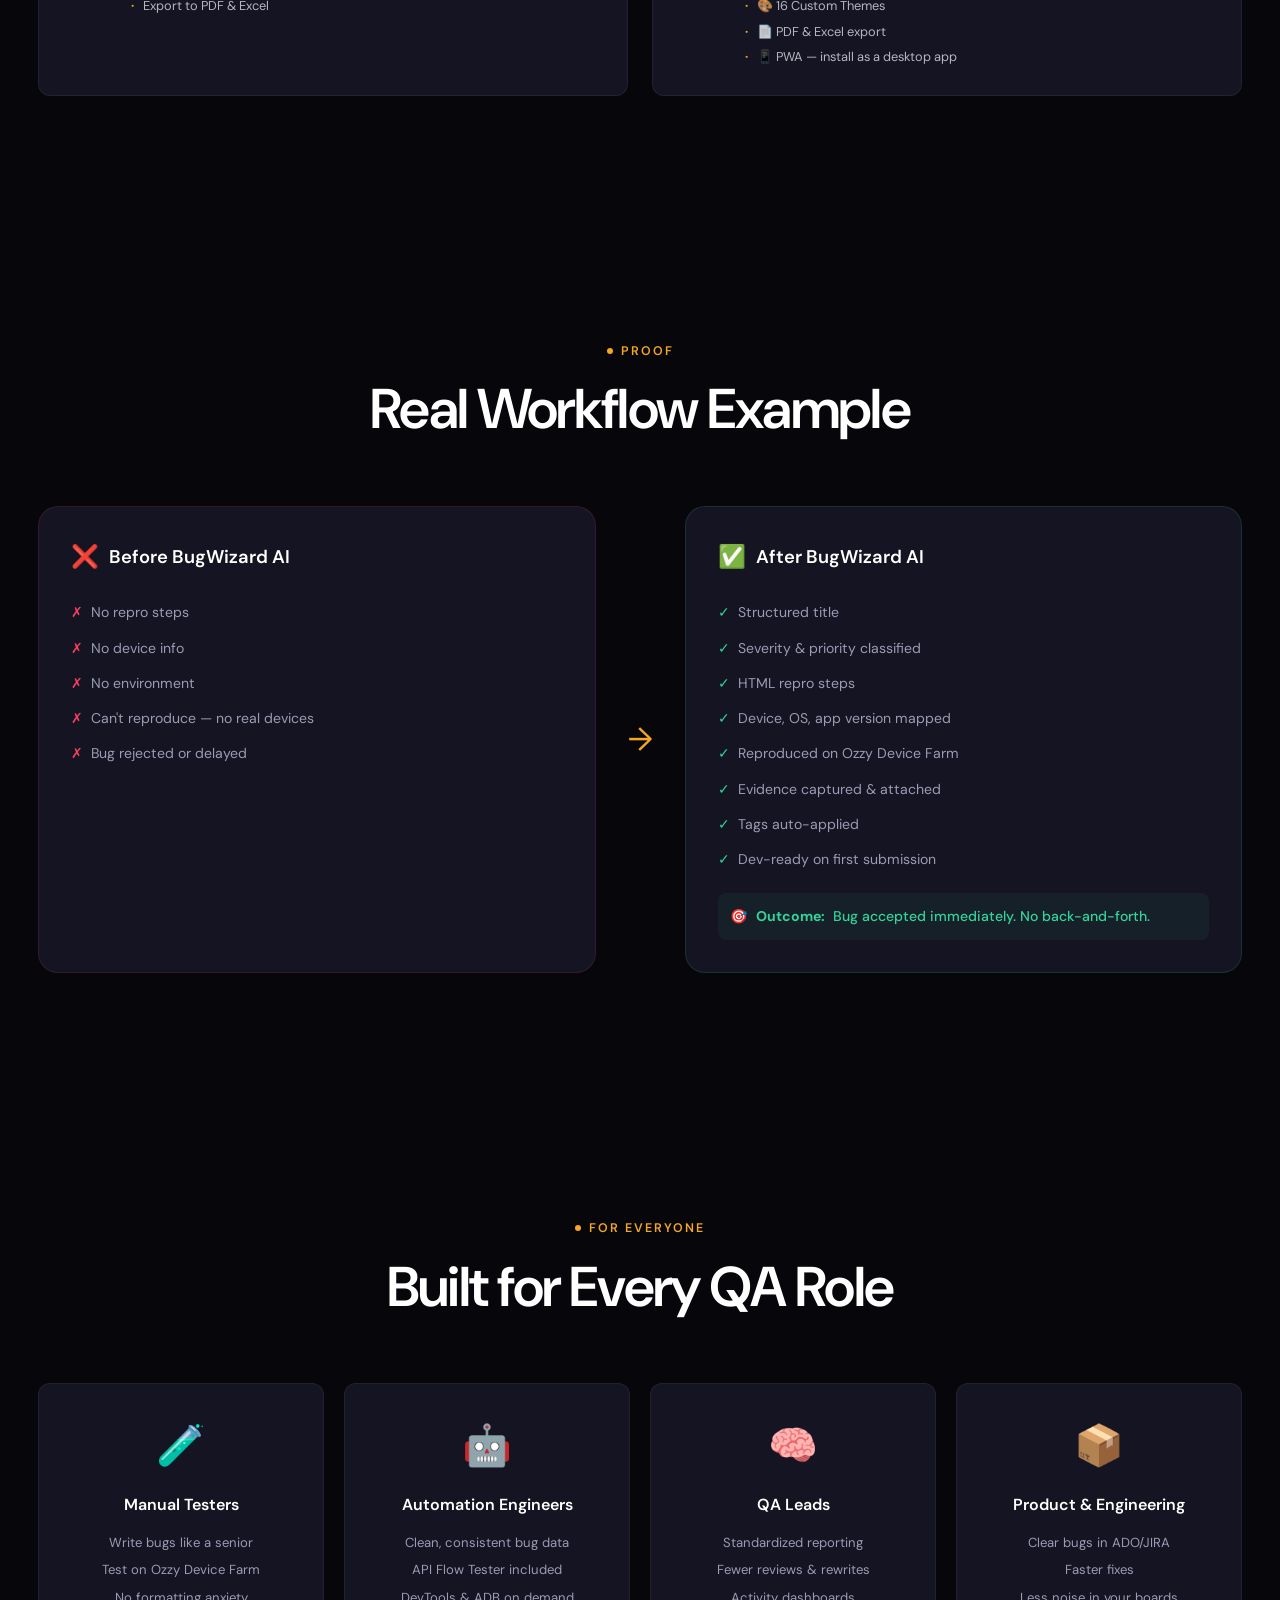
==== commit bf5b22ef: "BugWizard AI - Landing Page" ====
--- a/index.html
+++ b/index.html
@@ -46,7 +46,7 @@
         <div class="nav-cta">
             <a href="../Manual and Guides/USER_GUIDE_MANUAL.html" class="btn btn-ghost">User Guide</a>
             <a href="../request-access.html" class="btn btn-ghost">Request Access</a>
-            <a href="#waitlist" class="btn btn-primary">Join Waitlist</a>
+            <a href="https://bugwizard.in/" class="btn btn-primary">Explore BugWizard AI</a>
         </div>
         <div class="mobile-toggle" id="mobileToggle">
             <span></span><span></span><span></span>
@@ -65,7 +65,7 @@
     <a href="about.html">About</a>
     <a href="../Manual and Guides/USER_GUIDE_MANUAL.html">User Guide</a>
     <a href="../request-access.html">Request Access</a>
-    <a href="#waitlist" class="btn btn-primary">Join Waitlist</a>
+    <a href="https://bugwizard.in/" class="btn btn-primary">Explore BugWizard AI</a>
 </div>
 
 <!-- ═══════════ HERO ═══════════ -->
@@ -90,35 +90,10 @@
                     Built by an AI-Driven SDET. Designed for real QA teams.
                 </p>
 
-                <!-- ★ LAUNCH BANNER ★ -->
-                <div class="launch-banner">
-                    <div class="launch-date-text">
-                        🚀 LAUNCHING ON <span class="may1">MAY 1, 12 PM</span>
-                    </div>
-                    <p class="launch-apology">We're sorry for the slight delay — we're polishing a few things to make your experience even better! 🙏</p>
-                </div>
-
-                <!-- Countdown -->
-                <div class="countdown" id="launch-countdown">
-                    <div class="countdown-item">
-                        <span class="countdown-val" id="lc-days">00</span>
-                        <span class="countdown-label">Days</span>
-                    </div>
-                    <span class="countdown-sep">:</span>
-                    <div class="countdown-item">
-                        <span class="countdown-val" id="lc-hours">00</span>
-                        <span class="countdown-label">Hours</span>
-                    </div>
-                    <span class="countdown-sep">:</span>
-                    <div class="countdown-item">
-                        <span class="countdown-val" id="lc-minutes">00</span>
-                        <span class="countdown-label">Min</span>
-                    </div>
-                    <span class="countdown-sep">:</span>
-                    <div class="countdown-item">
-                        <span class="countdown-val" id="lc-seconds">00</span>
-                        <span class="countdown-label">Sec</span>
-                    </div>
+                <!-- ★ LIVE STATUS ★ -->
+                <div class="launch-live-banner" aria-live="polite">
+                    <span class="launch-live-dot" aria-hidden="true"></span>
+                    <span class="launch-live-text">BugWizard AI is LIVE</span>
                 </div>
 
                 <!-- Waitlist pill -->
@@ -127,7 +102,7 @@
                 </div>
 
                 <div class="hero-cta">
-                    <a href="#waitlist" class="btn btn-primary btn-lg">🪄 Get Early Access</a>
+                    <a href="https://bugwizard.in/" class="btn btn-primary btn-lg">Explore BugWizard AI</a>
                     <a href="../request-access.html" class="btn btn-ghost btn-lg">🔓 Request Demo</a>
                     <a href="#device-farm" class="btn btn-ghost btn-lg">📱 Device Farm</a>
                 </div>
@@ -204,7 +179,7 @@
                     <div class="df-stat"><span class="df-stat-val">0</span><span class="df-stat-label">Devices to Buy</span></div>
                     <div class="df-stat"><span class="df-stat-val">∞</span><span class="df-stat-label">Test Freedom</span></div>
                 </div>
-                <a href="#waitlist" class="btn btn-primary btn-lg">📱 Get Access to Device Farm</a>
+                <a href="https://bugwizard.in/" class="btn btn-primary btn-lg">Explore Ozzy Device Farm on BugWizard AI</a>
             </div>
 
             <!-- Preview -->
@@ -337,7 +312,7 @@
                     <li>Attach screenshots, videos, and logs</li>
                     <li>Voice-to-text bug description input</li>
                 </ul>
-                <a href="#waitlist" class="btn btn-primary">🐛 Join Waitlist</a>
+                <a href="https://bugwizard.in/" class="btn btn-primary">Explore AI Bug Creator on BugWizard AI</a>
             </div>
             <div class="feat-panel">
                 <h4>Bug Automation Flow</h4>
@@ -376,7 +351,7 @@
                     <li>Open updated bug in ADO/JIRA instantly</li>
                     <li>Bulk retest support for sprint closeout</li>
                 </ul>
-                <a href="#waitlist" class="btn btn-primary">🔄 Join Waitlist</a>
+                <a href="https://bugwizard.in/" class="btn btn-primary">Explore AI Retest Automator on BugWizard AI</a>
             </div>
             <div class="feat-panel">
                 <h4>Retest Automation Flow</h4>
@@ -548,7 +523,7 @@
             </div>
             <!-- Test Case Generator -->
             <div class="arsenal-card reveal">
-                <div class="arsenal-card-header"><span class="icon">📝</span><span class="badge soon">Coming Soon 🚀</span></div>
+                <div class="arsenal-card-header"><span class="icon">📝</span><span class="badge new">Now Live ✅</span></div>
                 <h3>AI Test Case Generator</h3>
                 <ul>
                     <li>Generate test cases from requirements</li>
@@ -576,7 +551,7 @@
             </div>
             <!-- Agentron Store -->
             <div class="arsenal-card reveal">
-                <div class="arsenal-card-header"><span class="icon">🤖</span><span class="badge soon">Coming Soon 🚀</span></div>
+                <div class="arsenal-card-header"><span class="icon">🤖</span><span class="badge new">Now Live ✅</span></div>
                 <h3>Agentron Store</h3>
                 <ul>
                     <li>Browse pre-built QA automation agents</li>
@@ -612,7 +587,7 @@
                     <li>API testing guidance &amp; endpoint validation</li>
                     <li>Test strategy &amp; coverage recommendations</li>
                 </ul>
-                <a href="#waitlist" class="btn btn-primary">🤖 Get Early Access</a>
+                <a href="https://bugwizard.in/" class="btn btn-primary">Explore Ozzy AI on BugWizard AI</a>
             </div>
             <div>
                 <div class="feat-panel">
@@ -679,7 +654,7 @@
                     <li>Export responses for bug evidence</li>
                     <li>Environment variables support</li>
                 </ul>
-                <a href="#waitlist" class="btn btn-primary">🔌 Get Early Access</a>
+                <a href="https://bugwizard.in/" class="btn btn-primary">Explore API Flow Tester on BugWizard AI</a>
             </div>
             <div class="feat-panel">
                 <h4>Built-In Features</h4>
@@ -718,7 +693,7 @@
                     <li>Sprint-based test planning</li>
                     <li>Export optimized test suites</li>
                 </ul>
-                <a href="#waitlist" class="btn btn-primary">🧠 Get Early Access</a>
+                <a href="https://bugwizard.in/" class="btn btn-primary">Explore Test Cases Optimizer on BugWizard AI</a>
             </div>
             <div class="feat-panel">
                 <h4>Optimization Modes</h4>
@@ -743,7 +718,7 @@
     <div class="container">
         <div class="feat-grid reveal">
             <div>
-                <div class="feat-badge generator">📝 Coming Soon</div>
+                <div class="feat-badge generator">📝 Now Live</div>
                 <h2 class="feat-title">AI Test Case Generator</h2>
                 <p class="feat-intro">From requirements to test cases. <strong>Instant coverage, zero manual effort.</strong></p>
                 <p class="feat-desc">Transform user stories, requirements, and specifications into comprehensive test cases — powered by AI that understands QA methodology.</p>
@@ -757,7 +732,7 @@
                     <li>Traceability matrix auto-creation</li>
                     <li>Test data generation for each scenario</li>
                 </ul>
-                <a href="#waitlist" class="btn btn-primary">📝 Join Waitlist</a>
+                <a href="https://bugwizard.in/" class="btn btn-primary">Explore AI Test Case Generator on BugWizard AI</a>
             </div>
             <div class="feat-panel">
                 <h4>Generation Capabilities</h4>
@@ -782,9 +757,9 @@
     <div class="container">
         <div class="feat-grid reveal">
             <div>
-                <div class="feat-badge store">🤖 Coming Soon</div>
+                <div class="feat-badge store">🤖 Now Live</div>
                 <h2 class="feat-title">Agentron Store</h2>
-                <p class="feat-intro">Your QA agent marketplace awaits. <strong>Pre-built agents. One-click power.</strong></p>
+                <p class="feat-intro">Your QA agent marketplace is here. <strong>Pre-built agents. One-click power.</strong></p>
                 <p class="feat-desc">Browse, install, and configure powerful QA automation agents from the Agentron Store — community-built and AI-optimized for your workflows.</p>
                 <ul class="feat-list">
                     <li>Pre-built automation agents for common QA tasks</li>
@@ -796,7 +771,7 @@
                     <li>Agent analytics &amp; usage insights</li>
                     <li>Private agent publishing for teams</li>
                 </ul>
-                <a href="#waitlist" class="btn btn-primary">🏪 Join Waitlist</a>
+                <a href="https://bugwizard.in/" class="btn btn-primary">Explore Agentron Store on BugWizard AI</a>
             </div>
             <div class="feat-panel">
                 <h4>Store Categories</h4>
@@ -835,7 +810,7 @@
                     <li>Empty state handling with helpful hints</li>
                     <li>Seamlessly extends BugWizard capabilities</li>
                 </ul>
-                <a href="#waitlist" class="btn btn-primary">🧩 Join Waitlist</a>
+                <a href="https://bugwizard.in/" class="btn btn-primary">Explore Plugin Store on BugWizard AI</a>
             </div>
             <div class="feat-panel">
                 <h4>Plugin Categories</h4>
@@ -1359,7 +1334,7 @@
         <p class="sub">Start shipping better software faster — with a complete QA OS.</p>
         <div class="cta-btns">
             <a href="../request-access.html" class="btn btn-ghost btn-lg">🔓 Request Demo Access</a>
-            <a href="#waitlist" class="btn btn-primary btn-xl">🪄 Get Early Access</a>
+            <a href="https://bugwizard.in/" class="btn btn-primary btn-xl">Explore BugWizard AI</a>
         </div>
         <p class="tagline">Create perfect ADO/JIRA bugs. Retest in seconds. Test on 50+ cloud devices. Think like a senior QA.</p>
     </div>
@@ -1380,7 +1355,7 @@
                 <a href="#faq">FAQ</a>
                 <a href="#security">Security</a>
                 <a href="about.html">About</a>
-                <a href="#waitlist">Join Waitlist</a>
+                <a href="https://bugwizard.in/">Explore BugWizard AI</a>
             </div>
             <div class="footer-social">
                 <a href="https://www.instagram.com/bugwizardai/" target="_blank" rel="noopener noreferrer" title="Instagram" class="social-icon">
@@ -1480,7 +1455,7 @@
         <div class="sp-notifier-close" id="sp-notifier-close">&times;</div>
         <div class="sp-notifier-icon">🎉</div>
         <div>
-            <span class="sp-notifier-msg" id="sp-notifier-msg">Someone from <strong>India</strong> just joined the waitlist</span>
+            <span class="sp-notifier-msg" id="sp-notifier-msg">Someone from <strong>India</strong> requested for trial license</span>
             <span class="sp-notifier-time" id="sp-notifier-time">2 minutes ago</span>
         </div>
     </div>
--- a/styles.css
+++ b/styles.css
@@ -53,14 +53,14 @@
 /* ── Navbar ── */
 .navbar{position:fixed;top:0;left:0;right:0;z-index:1000;padding:16px 0;transition:all .4s var(--ease)}
 .navbar.scrolled{background:rgba(6,6,11,.92);backdrop-filter:blur(20px);-webkit-backdrop-filter:blur(20px);border-bottom:1px solid var(--border);padding:10px 0}
-.nav-inner{display:flex;align-items:center;justify-content:space-between;max-width:var(--max-w);margin:0 auto;padding:0 28px}
-.nav-brand{display:flex;align-items:center;gap:10px;font-family:var(--font-display);font-size:1.25rem;font-weight:600;color:var(--text-0)}
+.nav-inner{display:flex;align-items:center;justify-content:space-between;gap:32px;max-width:var(--max-w);margin:0 auto;padding:0 28px}
+.nav-brand{display:flex;align-items:center;gap:10px;font-family:var(--font-display);font-size:1.25rem;font-weight:600;color:var(--text-0);white-space:nowrap;flex-shrink:0}
 .nav-brand img{width:36px;height:36px;min-width:36px;max-width:36px;max-height:36px;object-fit:contain;display:inline-block !important;border-radius:50%}
-.nav-links{display:flex;align-items:center;gap:24px}
-.nav-links a{font-size:.86rem;font-weight:500;color:var(--text-2);transition:color .2s}
+.nav-links{display:flex;align-items:center;gap:24px;flex-wrap:nowrap}
+.nav-links a{font-size:.86rem;font-weight:500;color:var(--text-2);transition:color .2s;white-space:nowrap}
 .nav-links a:hover{color:var(--text-0)}
-.nav-cta{display:flex;align-items:center;gap:12px}
-.nav-cta .btn{padding:10px 24px;font-size:.85rem}
+.nav-cta{display:flex;align-items:center;gap:12px;flex-shrink:0}
+.nav-cta .btn{padding:10px 20px;font-size:.85rem;white-space:nowrap}
 
 .mobile-toggle{display:none;width:28px;height:20px;flex-direction:column;justify-content:space-between;cursor:pointer}
 .mobile-toggle span{display:block;height:2px;background:var(--text-0);border-radius:2px;transition:all .3s}
@@ -77,7 +77,7 @@
 .hero::before{content:'';position:absolute;top:-40%;left:-20%;width:80%;height:80%;background:radial-gradient(ellipse,rgba(245,166,35,.06) 0%,transparent 70%);pointer-events:none}
 .hero::after{content:'';position:absolute;top:-30%;right:-20%;width:70%;height:70%;background:radial-gradient(ellipse,rgba(124,92,252,.05) 0%,transparent 70%);pointer-events:none}
 .hero .container{position:relative;z-index:2}
-.hero-grid{display:grid;grid-template-columns:1fr 1fr;gap:60px;align-items:center}
+.hero-grid{display:grid;grid-template-columns:minmax(0,1.25fr) minmax(0,.75fr);gap:60px;align-items:center}
 
 .hero-eyebrow{display:inline-flex;align-items:center;gap:8px;padding:8px 16px;background:rgba(245,166,35,.08);border:1px solid rgba(245,166,35,.2);border-radius:50px;font-size:.78rem;font-weight:600;color:var(--gold);margin-bottom:24px;text-transform:uppercase;letter-spacing:1.5px}
 .hero-eyebrow .pulse{width:8px;height:8px;border-radius:50%;background:var(--gold);animation:pulse-dot 2s ease infinite}
@@ -93,6 +93,10 @@
 .launch-date-text{font-family:var(--font-display);font-size:clamp(1.8rem,3.5vw,2.8rem);font-weight:700;color:var(--text-0);letter-spacing:-.02em;line-height:1.2}
 .launch-date-text .may1{background:linear-gradient(135deg,var(--gold),var(--gold-bright),#ff9500);-webkit-background-clip:text;-webkit-text-fill-color:transparent;background-clip:text}
 .launch-apology{font-size:.85rem;color:var(--red);opacity:.85;margin-top:6px}
+
+.launch-live-banner{display:inline-flex;align-items:center;gap:12px;padding:14px 20px;background:rgba(52,211,153,.08);border:1px solid rgba(52,211,153,.22);border-radius:999px;margin-bottom:28px;box-shadow:0 0 0 1px rgba(52,211,153,.04),0 14px 36px rgba(0,0,0,.16)}
+.launch-live-dot{width:12px;height:12px;border-radius:50%;background:#34d399;box-shadow:0 0 0 8px rgba(52,211,153,.14);animation:pulse-dot 2s ease infinite}
+.launch-live-text{font-family:var(--font-display);font-size:clamp(1rem,1.8vw,1.25rem);font-weight:600;letter-spacing:-.02em;color:#7ef0c3}
 
 /* Countdown */
 .countdown{display:inline-flex;align-items:center;gap:6px;padding:14px 24px;background:rgba(245,166,35,.05);border:1px solid rgba(245,166,35,.15);border-radius:var(--radius-lg);margin-bottom:28px}
